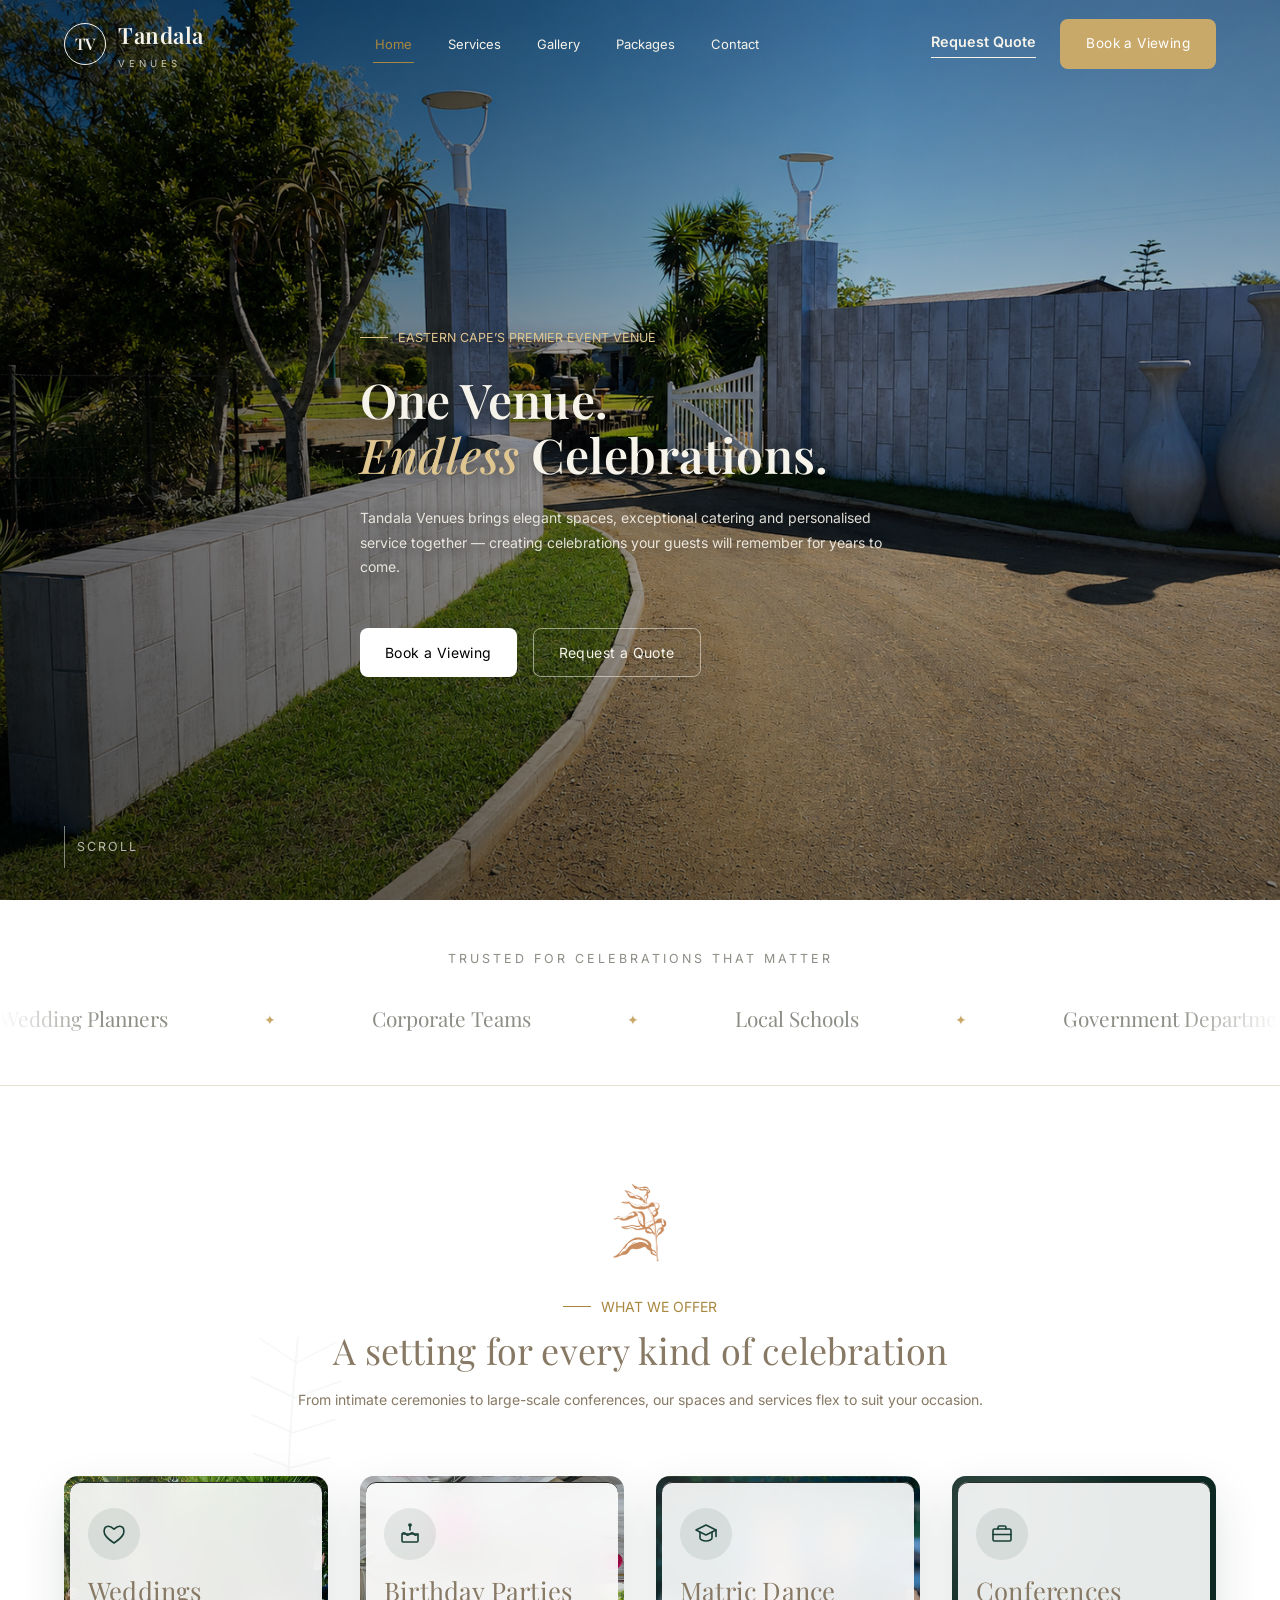
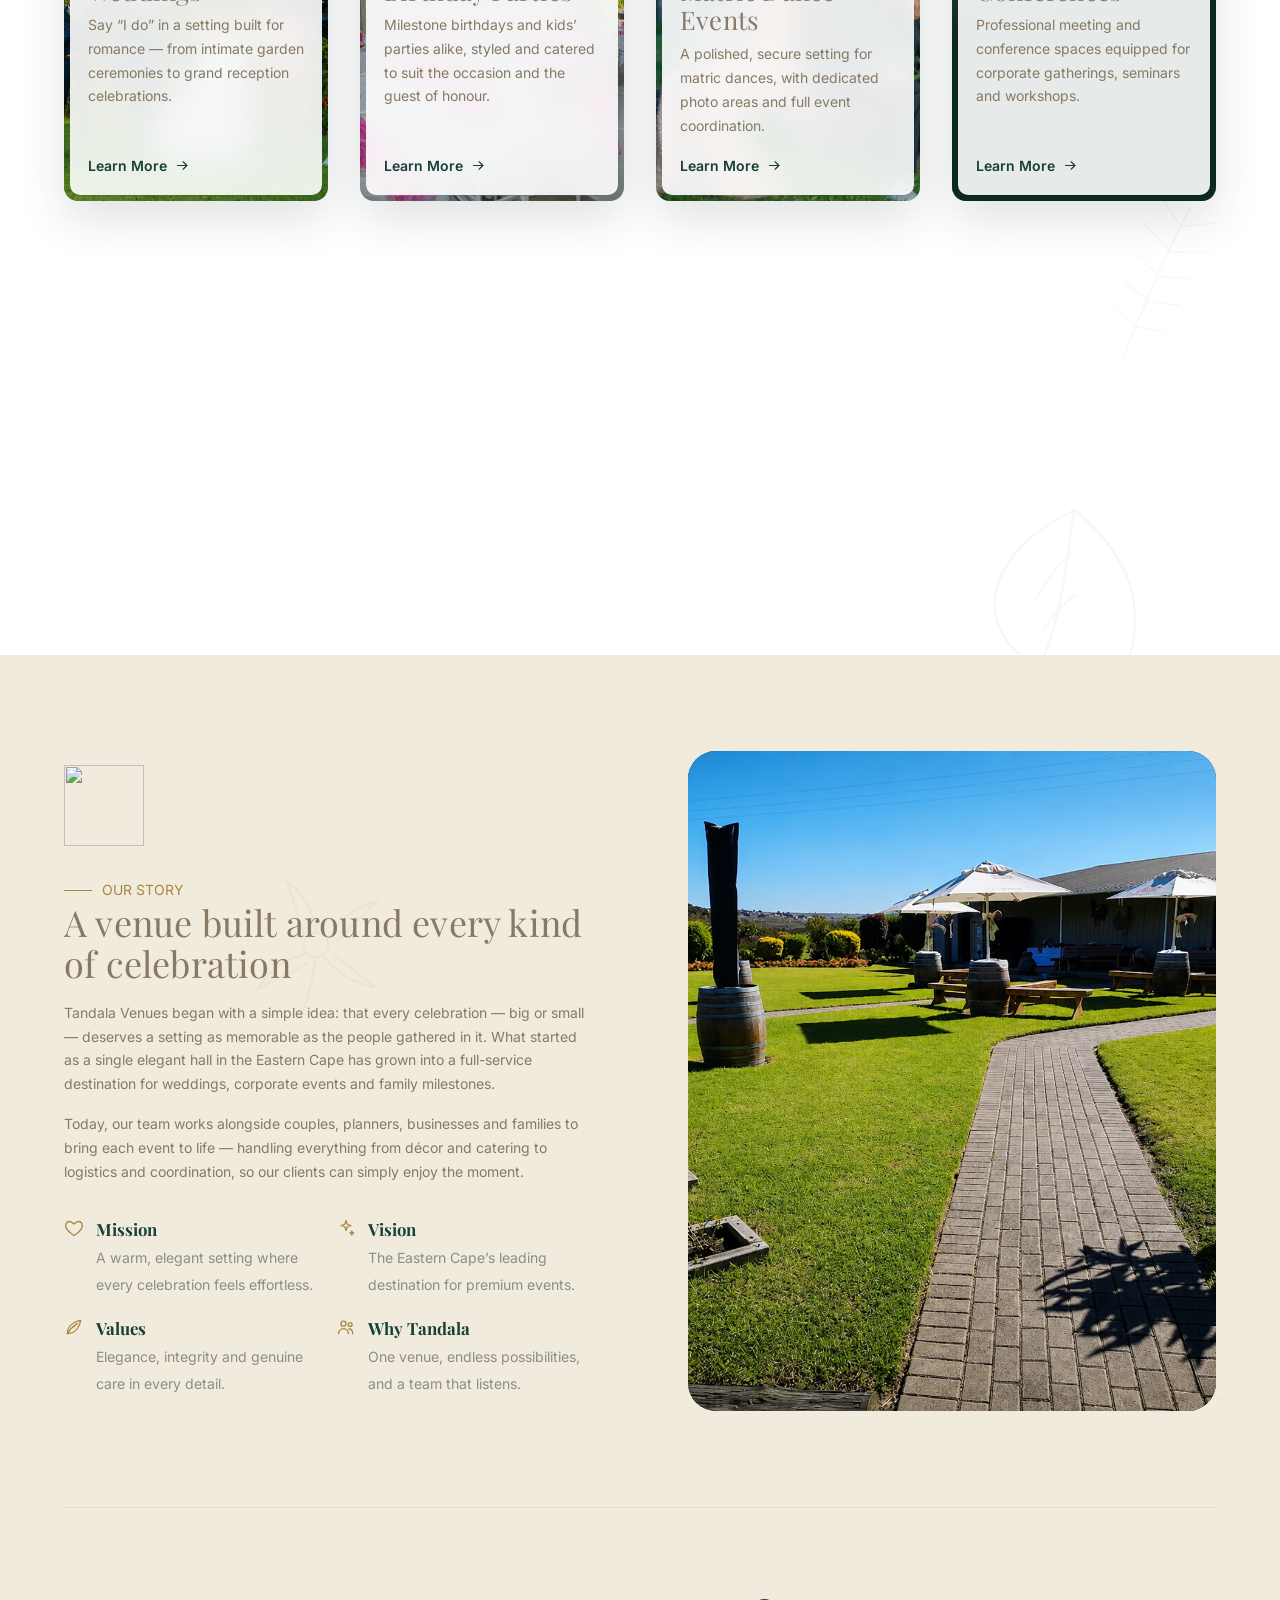
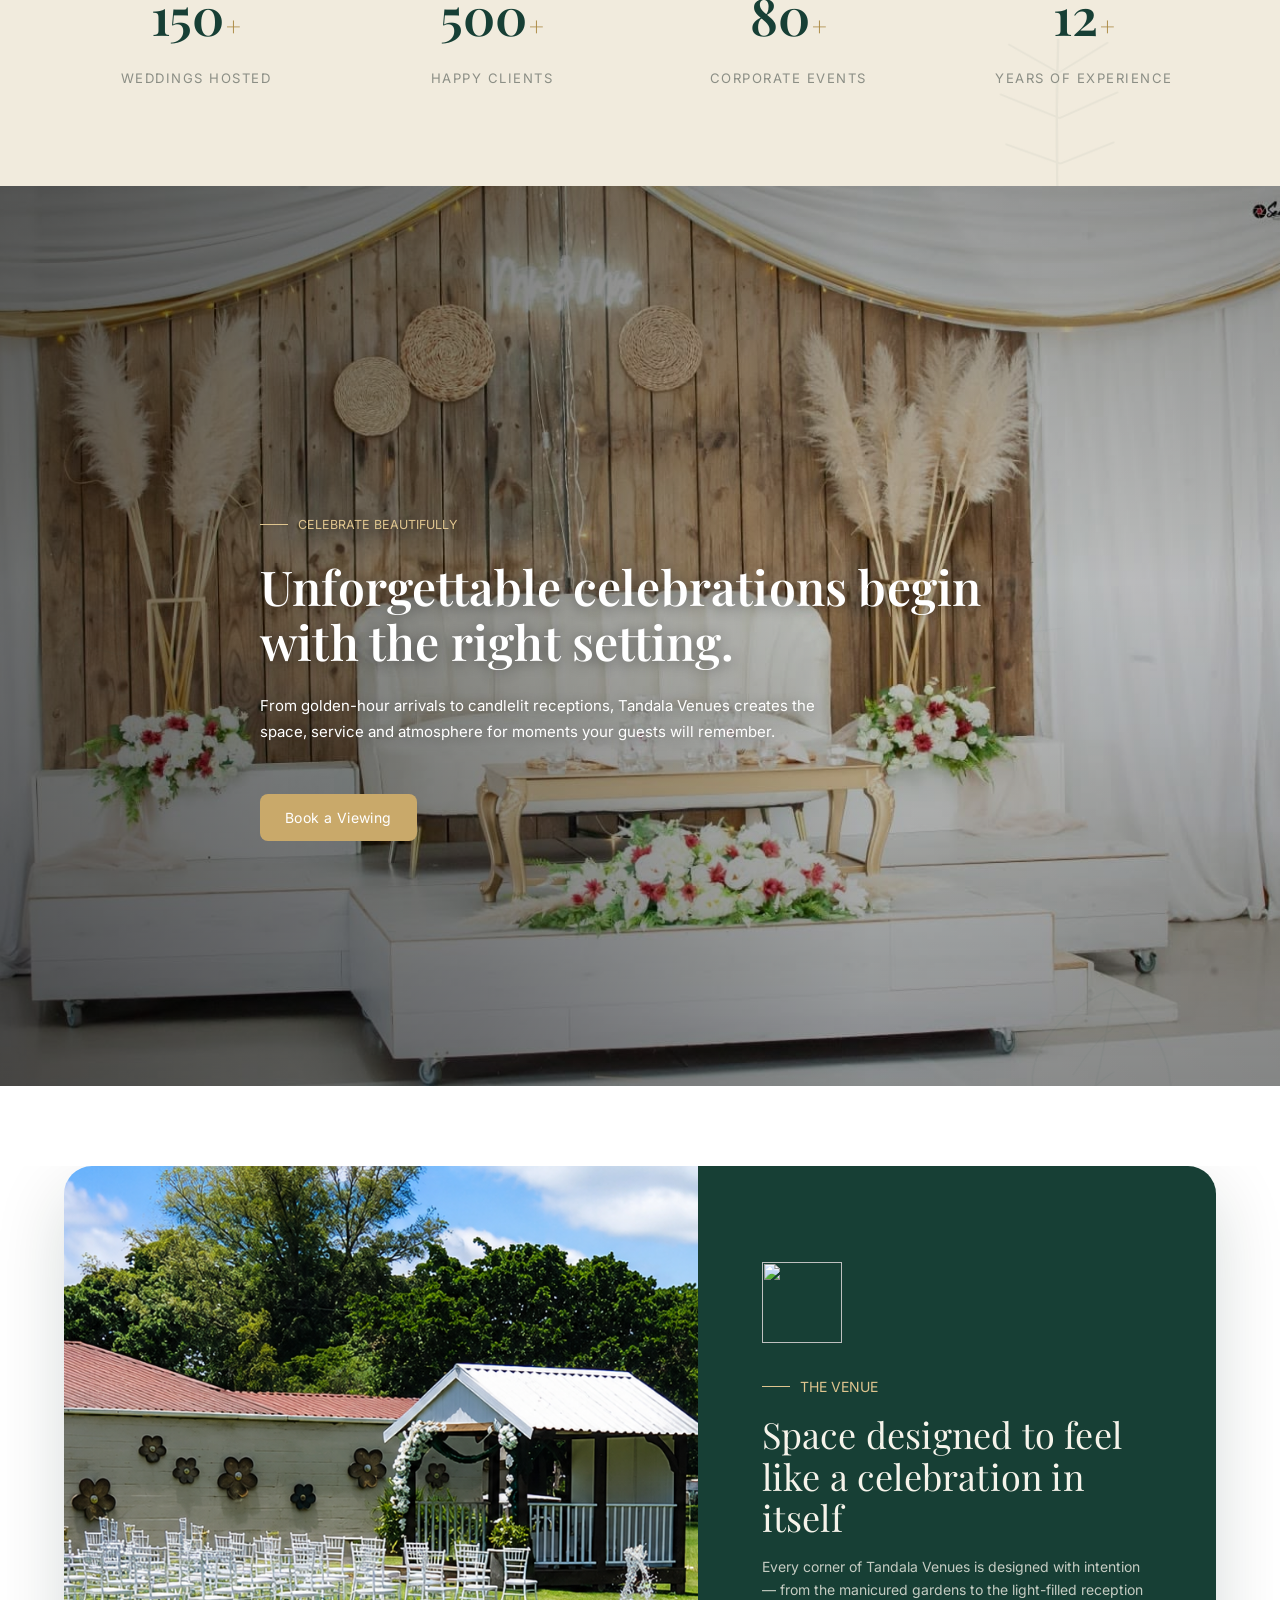
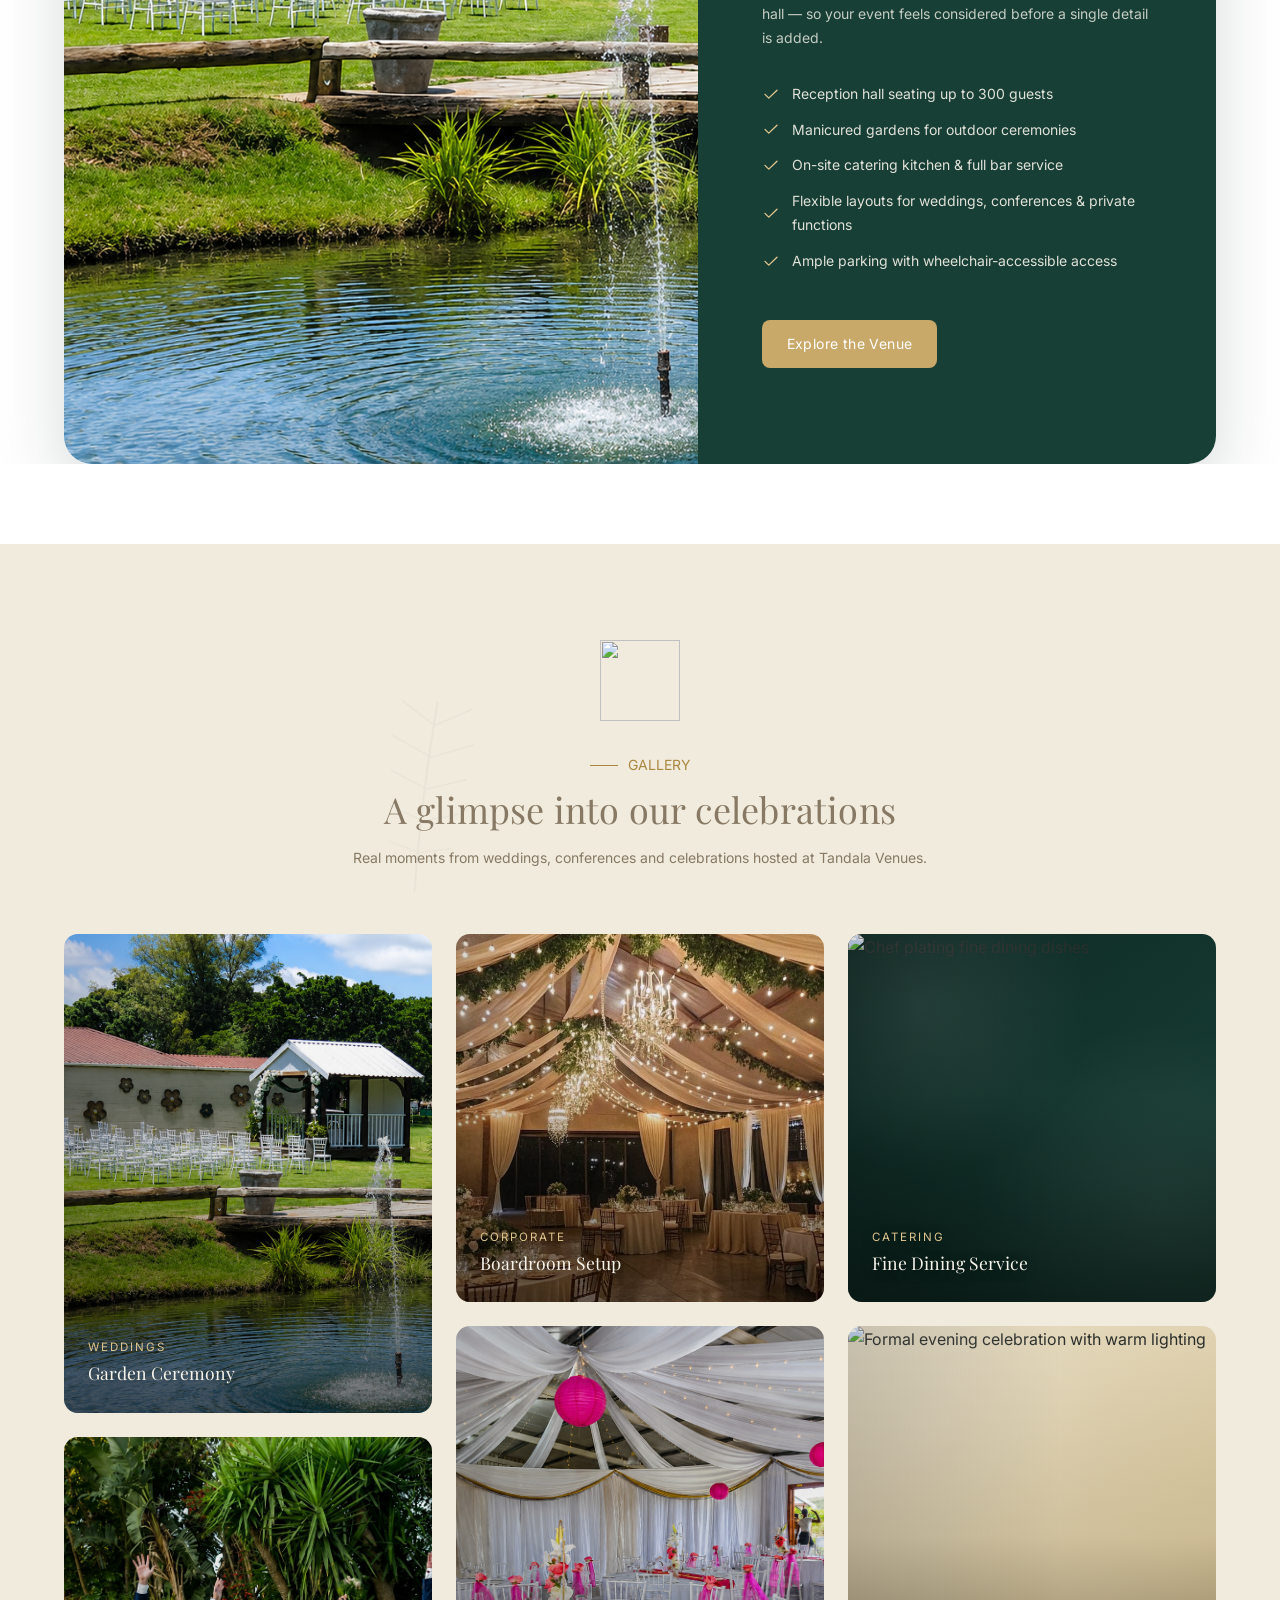
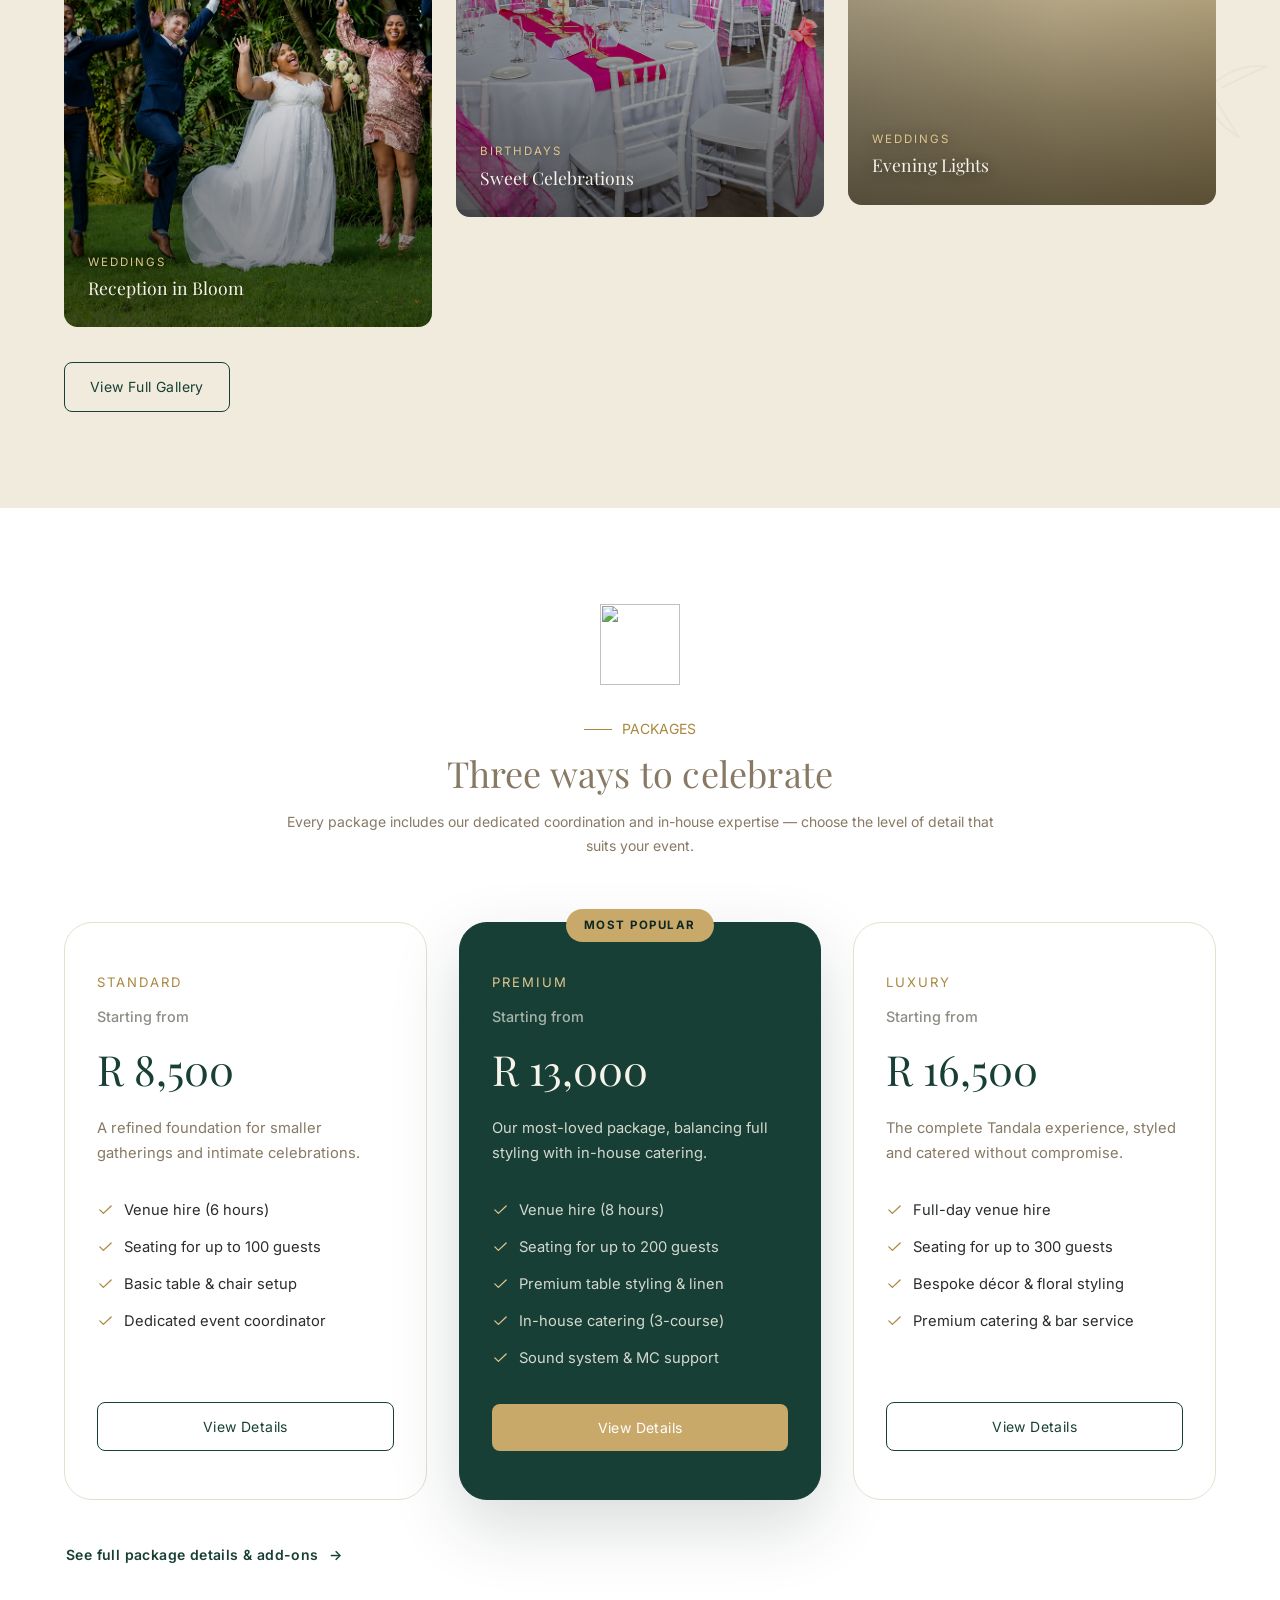
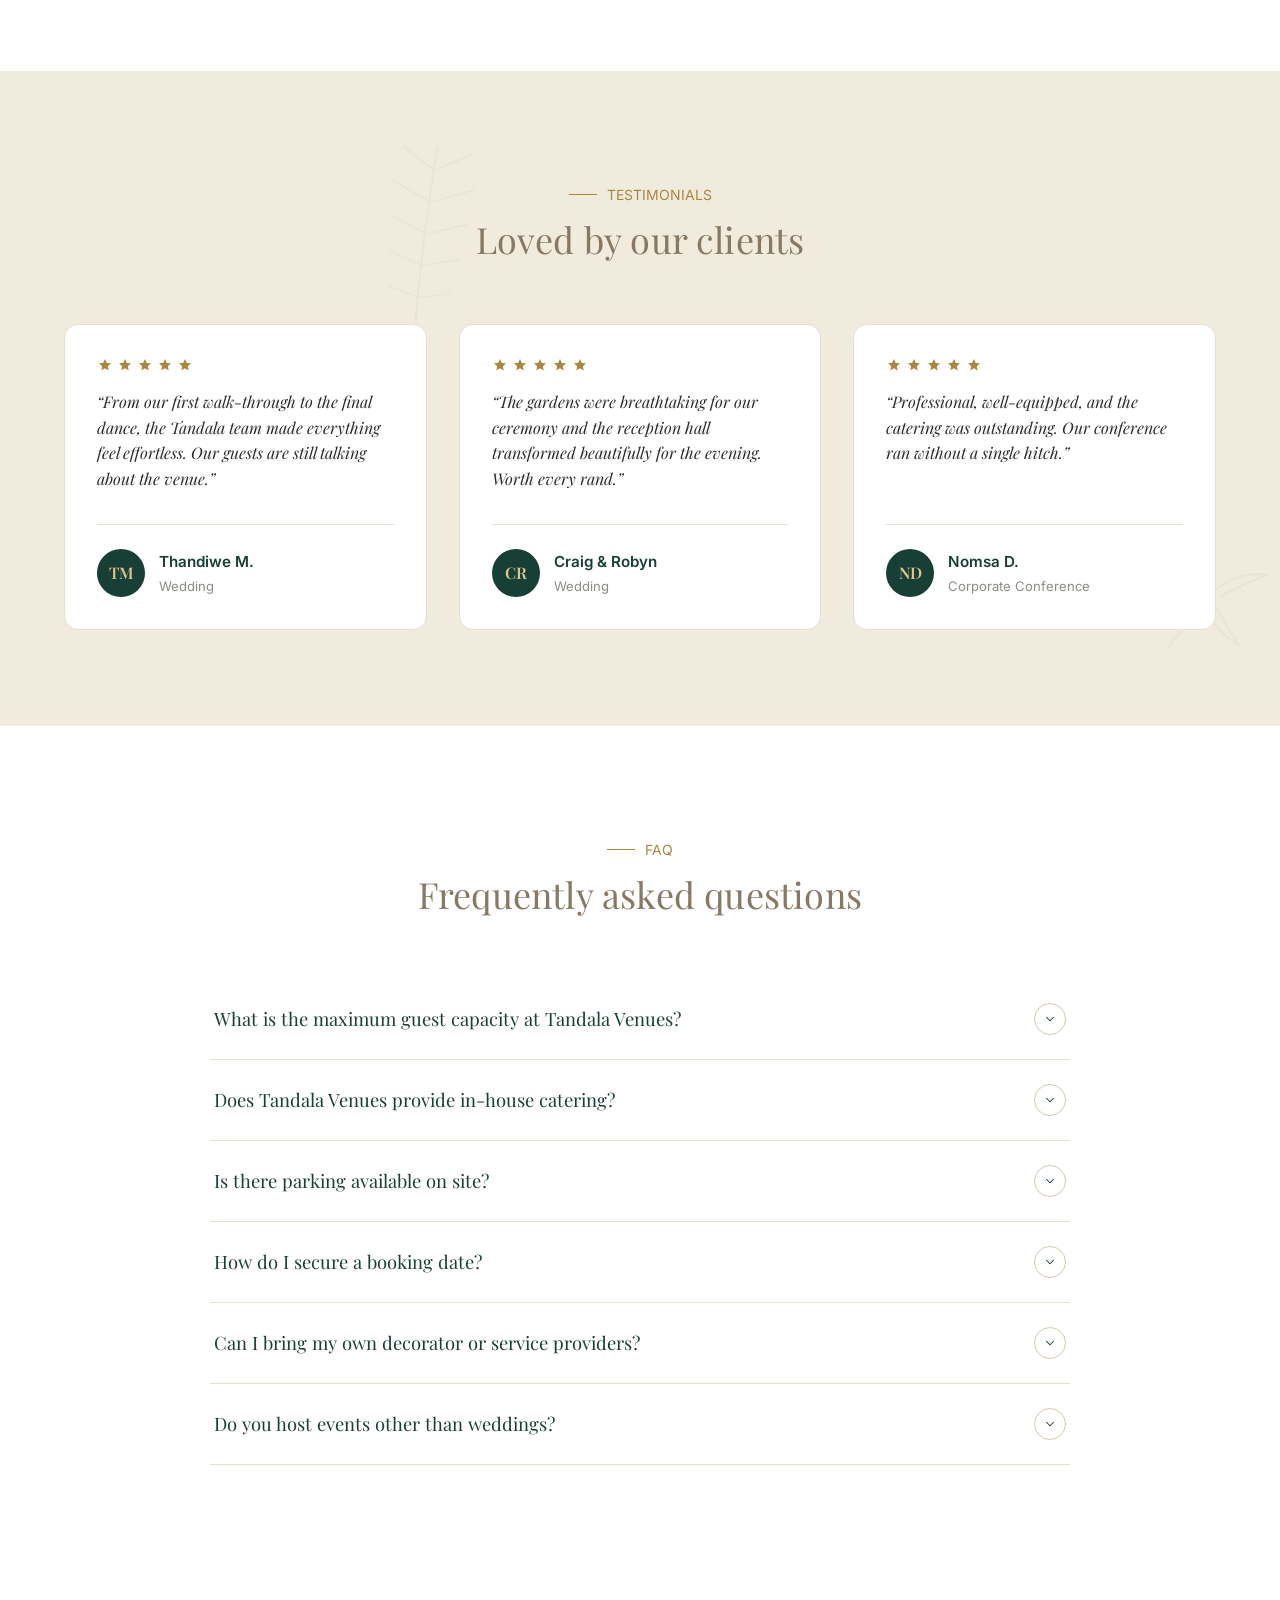
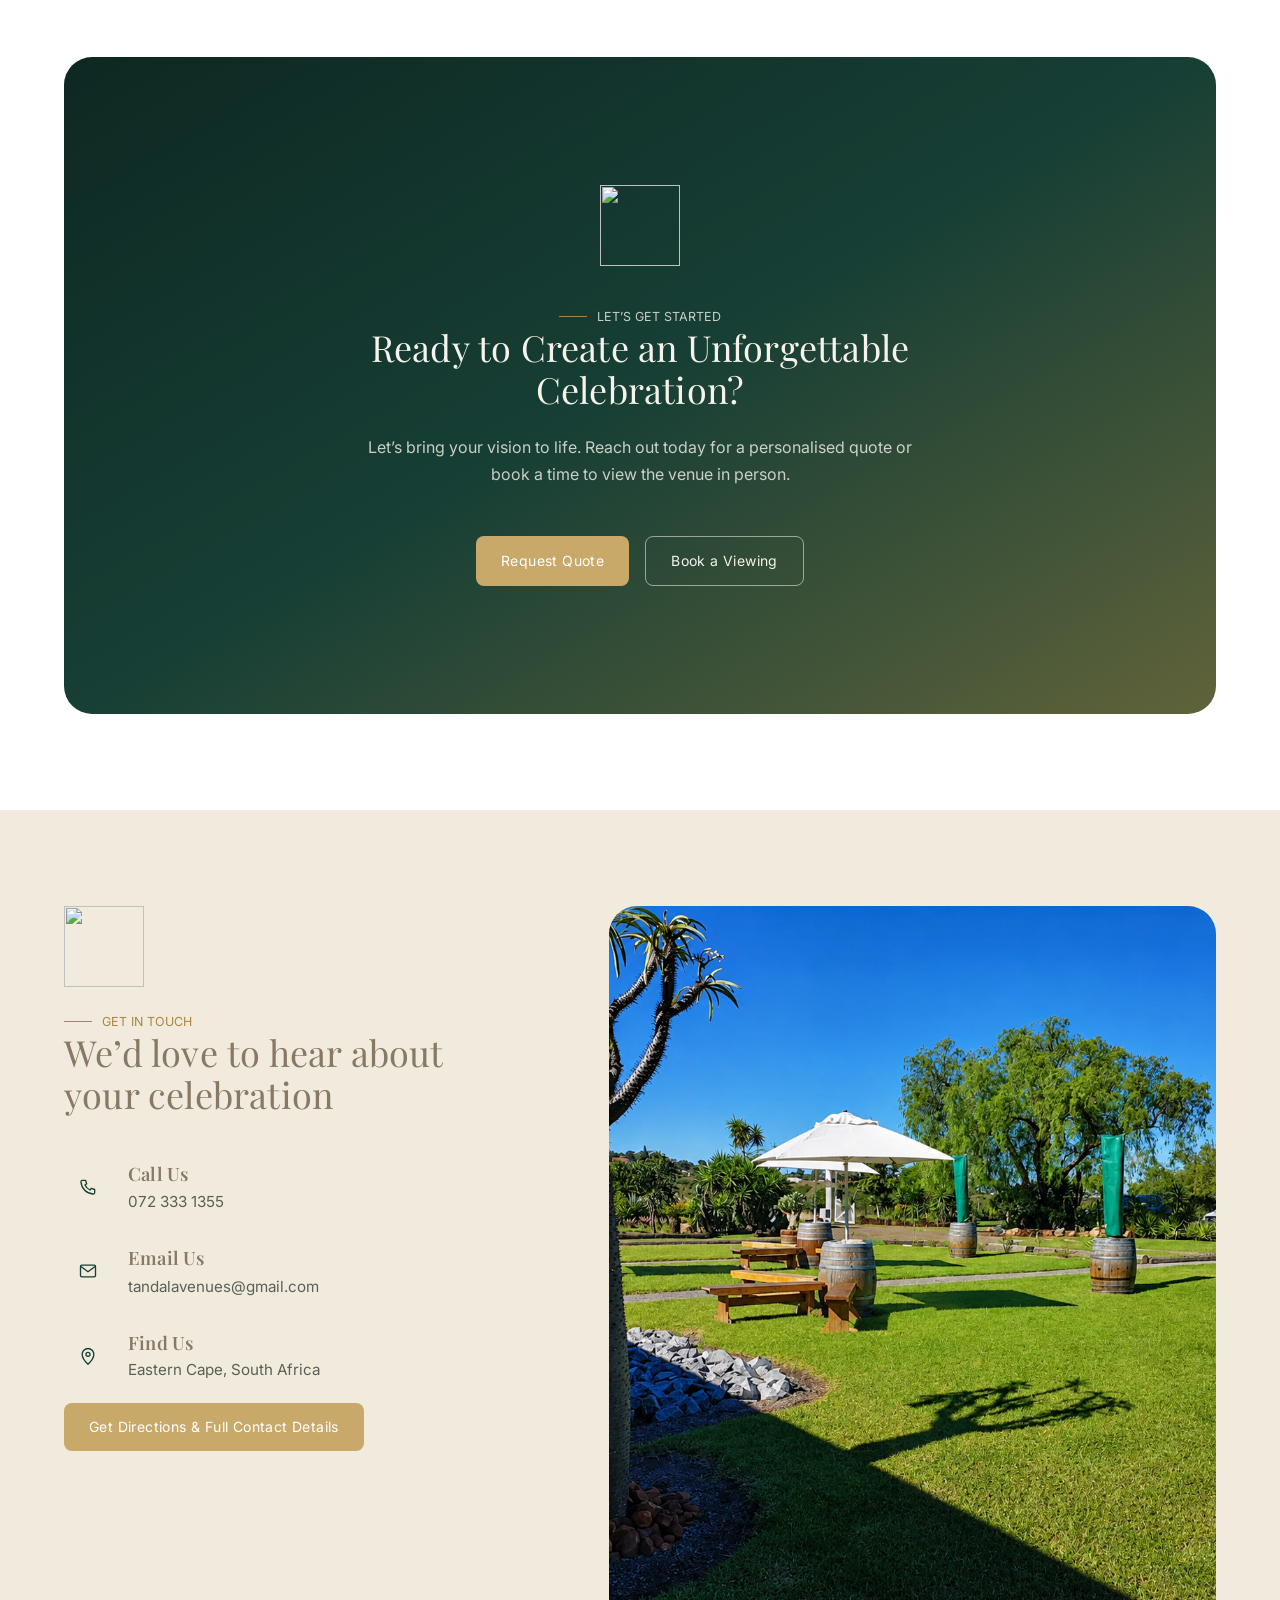
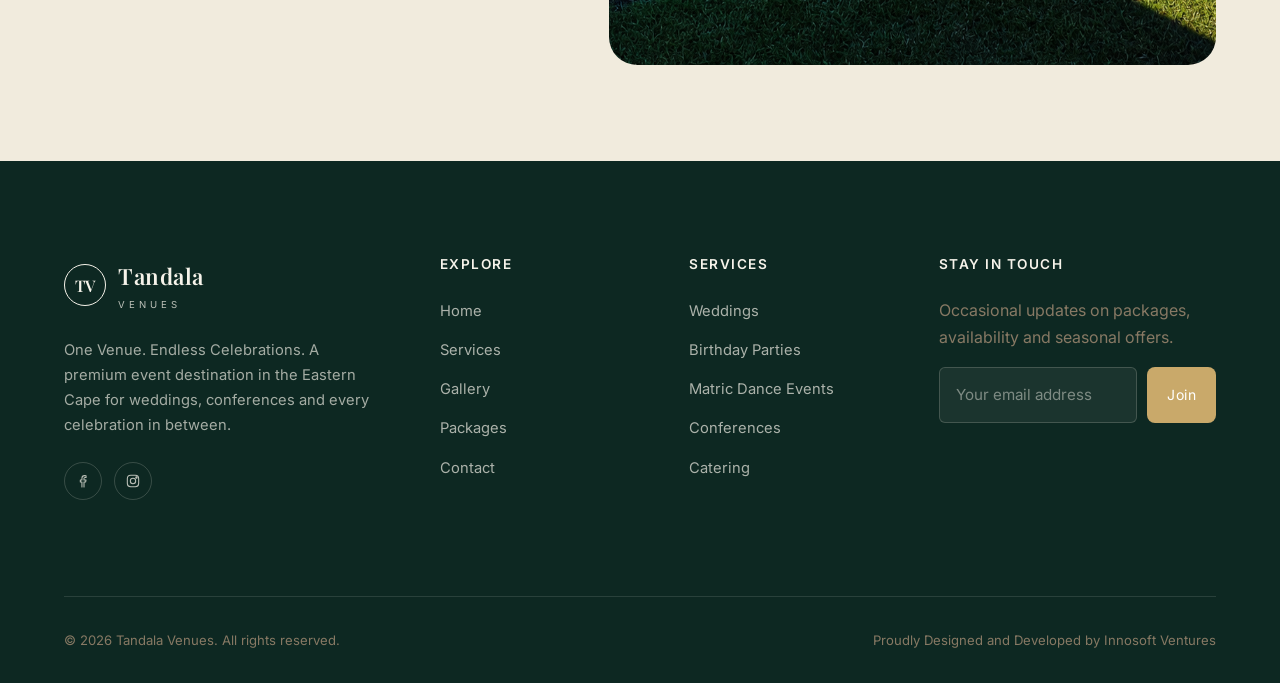
==== index.html @ ec89543d "fix: update image paths in index.html to use relative paths" ====
<!DOCTYPE html>
<html lang="en-ZA">
<head>
<meta charset="UTF-8">
<meta name="viewport" content="width=device-width, initial-scale=1.0">
<title>Tandala Venues | Premium Wedding &amp; Event Venue in the Eastern Cape</title>
<meta name="description" content="Tandala Venues is a premium event destination in the Eastern Cape offering elegant spaces, in-house catering, and personalised service for weddings, conferences, matric dances, and celebrations of every kind.">
<link rel="canonical" href="https://www.tandalavenues.co.za/">
<meta name="theme-color" content="#173F35">

<!-- Open Graph -->
<meta property="og:type" content="website">
<meta property="og:site_name" content="Tandala Venues">
<meta property="og:title" content="Tandala Venues | One Venue. Endless Celebrations.">
<meta property="og:description" content="An elegant, premium event venue in the Eastern Cape for weddings, conferences, matric dances and every celebration in between.">
<meta property="og:url" content="https://www.tandalavenues.co.za/">
<meta property="og:locale" content="en_ZA">

<!-- Twitter -->
<meta name="twitter:card" content="summary_large_image">
<meta name="twitter:title" content="Tandala Venues | One Venue. Endless Celebrations.">
<meta name="twitter:description" content="An elegant, premium event venue in the Eastern Cape for weddings, conferences, matric dances and every celebration in between.">

<link rel="icon" type="image/svg+xml" href="favicon/favicon.svg">
<link rel="alternate icon" href="favicon/favicon.svg">

<link rel="preconnect" href="https://fonts.googleapis.com">
<link rel="preconnect" href="https://fonts.gstatic.com" crossorigin>
<link href="https://fonts.googleapis.com/css2?family=Playfair+Display:ital,wght@0,400;0,500;0,600;0,700;1,500;1,600&family=Inter:wght@300;400;500;600;700;800&display=swap" rel="stylesheet">
<link rel="stylesheet" href="./CSS/style.css">

<script type="application/ld+json">
{
  "@context": "https://schema.org",
  "@type": "EventVenue",
  "name": "Tandala Venues",
  "description": "Premium luxury event venue in the Eastern Cape offering elegant spaces, in-house catering and personalised service for weddings, conferences, matric dances and private celebrations.",
  "telephone": "+27723331355",
  "email": "tandalavenues@gmail.com",
  "address": {
    "@type": "PostalAddress",
    "addressRegion": "Eastern Cape",
    "addressCountry": "ZA"
  },
  "priceRange": "$$-$$$",
  "url": "https://www.tandalavenues.co.za/"
}
</script>
</head>
<body>
<a class="skip-link" href="#main">Skip to content</a>

<svg class="visually-hidden" aria-hidden="true" focusable="false">
<symbol id="icon-close" viewBox="0 0 24 24" fill="none" stroke="currentColor" stroke-width="1.6" stroke-linecap="round" stroke-linejoin="round"><line x1="6" y1="6" x2="18" y2="18"></line><line x1="18" y1="6" x2="6" y2="18"></line></symbol>
<symbol id="icon-heart" viewBox="0 0 24 24" fill="none" stroke="currentColor" stroke-width="1.6" stroke-linecap="round" stroke-linejoin="round"><path d="M12 21s-7-4.5-9.4-9C1.2 8 2.6 4.2 6.4 4.2c2 0 3.5 1 5.6 3 2.1-2 3.6-3 5.6-3 3.8 0 5.2 3.8 3.8 7.8-2.4 4.5-9.4 9-9.4 9z"></path></symbol>
<symbol id="icon-cake" viewBox="0 0 24 24" fill="none" stroke="currentColor" stroke-width="1.6" stroke-linecap="round" stroke-linejoin="round"><rect x="4" y="12" width="16" height="8" rx="1"></rect><path d="M4 12c1.4-1.6 2.9-1.6 4 0 1.1 1.6 2.6 1.6 4 0 1.1-1.6 2.6-1.6 4 0 1.1 1.6 2.6 1.6 4 0"></path><line x1="12" y1="8" x2="12" y2="4"></line><path d="M12 4c-1 0-1.3-1-.8-1.8.4.6 1.2.6 1.6 0 .5.8.2 1.8-.8 1.8z"></path></symbol>
<symbol id="icon-cap" viewBox="0 0 24 24" fill="none" stroke="currentColor" stroke-width="1.6" stroke-linecap="round" stroke-linejoin="round"><path d="M12 3 2 8l10 5 10-5-10-5z"></path><path d="M6 10.5V16c0 1.5 2.7 3 6 3s6-1.5 6-3v-5.5"></path><line x1="22" y1="8" x2="22" y2="14.5"></line></symbol>
<symbol id="icon-briefcase" viewBox="0 0 24 24" fill="none" stroke="currentColor" stroke-width="1.6" stroke-linecap="round" stroke-linejoin="round"><rect x="3" y="7" width="18" height="12" rx="1.5"></rect><path d="M8 7V5.5A1.5 1.5 0 0 1 9.5 4h5A1.5 1.5 0 0 1 16 5.5V7"></path><line x1="3" y1="12.5" x2="21" y2="12.5"></line></symbol>
<symbol id="icon-users" viewBox="0 0 24 24" fill="none" stroke="currentColor" stroke-width="1.6" stroke-linecap="round" stroke-linejoin="round"><circle cx="9" cy="8" r="3"></circle><path d="M3 20c0-3.3 2.7-6 6-6s6 2.7 6 6"></path><circle cx="17" cy="9" r="2.3"></circle><path d="M15.7 14.1c2.5.4 4.3 2.7 4.3 5.9"></path></symbol>
<symbol id="icon-utensils" viewBox="0 0 24 24" fill="none" stroke="currentColor" stroke-width="1.6" stroke-linecap="round" stroke-linejoin="round"><path d="M6 3v6.5a2 2 0 0 0 2 2 2 2 0 0 0 2-2V3"></path><line x1="8" y1="12" x2="8" y2="21"></line><path d="M17 3c-1.5 0-2.5 1.6-2.5 4.2S15.5 11.4 17 11.4V21"></path></symbol>
<symbol id="icon-sparkles" viewBox="0 0 24 24" fill="none" stroke="currentColor" stroke-width="1.5" stroke-linecap="round" stroke-linejoin="round"><path d="M12 3l1.5 4.5L18 9l-4.5 1.5L12 15l-1.5-4.5L6 9l4.5-1.5L12 3z"></path><path d="M19 15.5l.6 1.8 1.8.7-1.8.7-.6 1.8-.6-1.8-1.8-.7 1.8-.7z"></path></symbol>
<symbol id="icon-phone" viewBox="0 0 24 24" fill="none" stroke="currentColor" stroke-width="1.6" stroke-linecap="round" stroke-linejoin="round"><path d="M5 4h4l1.4 4-2 1.6a12.5 12.5 0 0 0 6 6l1.6-2 4 1.4v4c0 1-1 1.6-2 1.4C10.4 20 4 13.6 3.6 6 3.5 5 4.1 4 5 4z"></path></symbol>
<symbol id="icon-mail" viewBox="0 0 24 24" fill="none" stroke="currentColor" stroke-width="1.6" stroke-linecap="round" stroke-linejoin="round"><rect x="3" y="5" width="18" height="14" rx="1.5"></rect><path d="M3.5 6.5 12 13l8.5-6.5"></path></symbol>
<symbol id="icon-pin" viewBox="0 0 24 24" fill="none" stroke="currentColor" stroke-width="1.6" stroke-linecap="round" stroke-linejoin="round"><path d="M12 22s7-6.5 7-12a7 7 0 0 0-14 0c0 5.5 7 12 7 12z"></path><circle cx="12" cy="10" r="2.4"></circle></symbol>
<symbol id="icon-clock" viewBox="0 0 24 24" fill="none" stroke="currentColor" stroke-width="1.6" stroke-linecap="round" stroke-linejoin="round"><circle cx="12" cy="12" r="9"></circle><path d="M12 7v5l3.2 2"></path></symbol>
<symbol id="icon-check" viewBox="0 0 24 24" fill="none" stroke="currentColor" stroke-width="1.8" stroke-linecap="round" stroke-linejoin="round"><path d="M4 12.5l5 5L20 7"></path></symbol>
<symbol id="icon-check-circle" viewBox="0 0 24 24" fill="none" stroke="currentColor" stroke-width="1.6" stroke-linecap="round" stroke-linejoin="round"><circle cx="12" cy="12" r="9"></circle><path d="M8 12.5l2.5 2.5L16 9"></path></symbol>
<symbol id="icon-star" viewBox="0 0 24 24" fill="currentColor" stroke="none"><path d="M12 3l2.6 5.9 6.4.6-4.8 4.3 1.4 6.3L12 16.9 6.4 20l1.4-6.3-4.8-4.3 6.4-.6L12 3z"></path></symbol>
<symbol id="icon-chevron-down" viewBox="0 0 24 24" fill="none" stroke="currentColor" stroke-width="1.8" stroke-linecap="round" stroke-linejoin="round"><path d="M6 9l6 6 6-6"></path></symbol>
<symbol id="icon-chevron-left" viewBox="0 0 24 24" fill="none" stroke="currentColor" stroke-width="1.8" stroke-linecap="round" stroke-linejoin="round"><path d="M15 5l-7 7 7 7"></path></symbol>
<symbol id="icon-chevron-right" viewBox="0 0 24 24" fill="none" stroke="currentColor" stroke-width="1.8" stroke-linecap="round" stroke-linejoin="round"><path d="M9 5l7 7-7 7"></path></symbol>
<symbol id="icon-arrow-right" viewBox="0 0 24 24" fill="none" stroke="currentColor" stroke-width="1.8" stroke-linecap="round" stroke-linejoin="round"><path d="M4 12h15"></path><path d="M13 6l6 6-6 6"></path></symbol>
<symbol id="icon-arrow-up" viewBox="0 0 24 24" fill="none" stroke="currentColor" stroke-width="1.8" stroke-linecap="round" stroke-linejoin="round"><path d="M12 19V5"></path><path d="M6 11l6-6 6 6"></path></symbol>
<symbol id="icon-zoom" viewBox="0 0 24 24" fill="none" stroke="currentColor" stroke-width="1.6" stroke-linecap="round" stroke-linejoin="round"><circle cx="10.5" cy="10.5" r="6.5"></circle><line x1="19" y1="19" x2="15.2" y2="15.2"></line><line x1="10.5" y1="7.5" x2="10.5" y2="13.5"></line><line x1="7.5" y1="10.5" x2="13.5" y2="10.5"></line></symbol>
<symbol id="icon-facebook" viewBox="0 0 24 24" fill="none" stroke="currentColor" stroke-width="1.6" stroke-linecap="round" stroke-linejoin="round"><path d="M13.5 21v-7.5H16l.5-3h-3V8.2c0-.9.3-1.5 1.6-1.5H16.6V4a20 20 0 0 0-2.3-.1c-2.3 0-3.9 1.4-3.9 4v2.6H8v3h2.4V21"></path></symbol>
<symbol id="icon-instagram" viewBox="0 0 24 24" fill="none" stroke="currentColor" stroke-width="1.6" stroke-linecap="round" stroke-linejoin="round"><rect x="3.5" y="3.5" width="17" height="17" rx="5"></rect><circle cx="12" cy="12" r="4"></circle><circle cx="17.2" cy="6.8" r="1"></circle></symbol>
<symbol id="icon-leaf" viewBox="0 0 24 24" fill="none" stroke="currentColor" stroke-width="1.6" stroke-linecap="round" stroke-linejoin="round"><path d="M4 20c8 0 14-6 16-16-10 2-16 8-16 16z"></path><path d="M4 20c3-5 7-9 12-12"></path></symbol>
<symbol id="icon-compass" viewBox="0 0 24 24" fill="none" stroke="currentColor" stroke-width="1.6" stroke-linecap="round" stroke-linejoin="round"><circle cx="12" cy="12" r="9"></circle><path d="M15.3 8.7l-2 5-5 2 2-5z"></path></symbol>
</svg>

<header class="site-header" id="siteHeader">
  <div class="nav-inner">
    <a href="./index.html" class="nav-logo" aria-label="Tandala Venues home">
      <span class="mark" aria-hidden="true">TV</span>
      <span>Tandala<span class="word-sub">Venues</span></span>
    </a>
    <nav class="nav-menu" aria-label="Primary">
      <a href="index.html">Home</a>
      <a href="./HTML/services.html">Services</a>
      <a href="./HTML/gallery.html">Gallery</a>
      <a href="./HTML/packages.html">Packages</a>
      <a href="./HTML/contact.html">Contact</a>
    </nav>
    <div class="nav-actions">
      <a href="contact.html" class="nav-quote-link">Request Quote</a>
      <a href="contact.html#contact-form" class="btn btn-primary">Book a Viewing</a>
    </div>
    <button class="nav-toggle" id="navToggle" aria-label="Toggle menu" aria-expanded="false" aria-controls="mobileNav">
      <span></span><span></span><span></span>
    </button>
  </div>
</header>

<div class="mobile-nav" id="mobileNav" aria-hidden="true">
  <ul>
    <li><a href="../index.html">Home</a></li>
    <li><a href="./HTML/services.html">Services</a></li>
    <li><a href="./HTML/gallery.html">Gallery</a></li>
    <li><a href="./HTML/packages.html">Packages</a></li>
    <li><a href="./HTML/contact.html">Contact</a></li>
  </ul>
  <div class="mobile-nav-actions">
    <a href="contact.html" class="btn btn-outline-dark btn-block">Request Quote</a>
    <a href="contact.html#contact-form" class="btn btn-primary btn-block">Book a Viewing</a>
  </div>
  <p class="mobile-nav-meta">072 333 1355 &middot; tandalavenues@gmail.com</p>
</div>

<main id="main">

  <!-- HERO -->
  <section class="hero" data-botanical="4" data-seed="1">
    <img class="hero-media" src="./Assets/images/Entarnce.png" alt="Elegant event venue prepared for a luxury celebration">
    <div class="container">
      <div class="hero-content reveal">
        <p class="eyebrow">Eastern Cape&rsquo;s Premier Event Venue</p>
        <h1>One Venue.<br><em>Endless</em> Celebrations.</h1>
        <p class="lead" style="font-size: 14px;">Tandala Venues brings elegant spaces, exceptional catering and personalised service together &mdash; creating celebrations your guests will remember for years to come.</p>
        <div class="hero-actions">
          <a href="contact.html#contact-form" class="btn btn-primary btn-lg" style="background-color: #fff; color: #000;">Book a Viewing</a>
          <a href="contact.html" class="btn btn-outline btn-lg">Request a Quote</a>
        </div>
      </div>
    </div>
    <div class="hero-scroll-cue" aria-hidden="true">
      <span class="line"></span>
      <span>Scroll</span>
    </div>
  </section>

  <!-- TRUSTED BY -->
  <section class="trusted-section">
    <div class="container">
      <p class="trusted-label">Trusted for celebrations that matter</p>
    </div>
    <div class="marquee">
      <div class="marquee-track">
        <span class="marquee-item">Wedding Planners</span>
        <span class="marquee-item">Corporate Teams</span>
        <span class="marquee-item">Local Schools</span>
        <span class="marquee-item">Government Departments</span>
        <span class="marquee-item">Community Organisations</span>
        <span class="marquee-item">Family Celebrations</span>
        <span class="marquee-item">Wedding Planners</span>
        <span class="marquee-item">Corporate Teams</span>
        <span class="marquee-item">Local Schools</span>
        <span class="marquee-item">Government Departments</span>
        <span class="marquee-item">Community Organisations</span>
        <span class="marquee-item">Family Celebrations</span>
      </div>
    </div>
  </section>

  <!-- SERVICES -->
  <section class="section" id="services-preview" data-botanical="3" data-seed="2">
      <div class="container">
        <div class="section-badge section-badge--center">
      <img
          src="./Assets/illustrations/Flower.svg"
          alt=""
          class="section-badge__icon"
          aria-hidden="true"
      />
      </div>

      <div class="section-header center reveal">
        <p class="eyebrow">What We Offer</p>
        <h2>A setting for every kind of celebration</h2>
        <p>From intimate ceremonies to large-scale conferences, our spaces and services flex to suit your occasion.</p>
      </div>
      <div class="grid services-grid services-grid--visual">
        <article class="service-card service-card--weddings reveal">
          <div class="service-card-panel">
            <div class="service-icon"><svg width="24" height="24"><use href="#icon-heart"></use></svg></div>
            <h3>Weddings</h3>
            <p>Say &ldquo;I do&rdquo; in a setting built for romance &mdash; from intimate garden ceremonies to grand reception celebrations.</p>
            <a href="services.html#weddings" class="service-link">Learn More <svg width="15" height="15"><use href="#icon-arrow-right"></use></svg></a>
          </div>
        </article>
        <article class="service-card service-card--birthdays reveal stagger-1">
          <div class="service-card-panel">
            <div class="service-icon"><svg width="24" height="24"><use href="#icon-cake"></use></svg></div>
            <h3>Birthday Parties</h3>
            <p>Milestone birthdays and kids&rsquo; parties alike, styled and catered to suit the occasion and the guest of honour.</p>
            <a href="services.html#birthdays" class="service-link">Learn More <svg width="15" height="15"><use href="#icon-arrow-right"></use></svg></a>
          </div>
        </article>
        <article class="service-card service-card--matric reveal stagger-2">
          <div class="service-card-panel">
            <div class="service-icon"><svg width="24" height="24"><use href="#icon-cap"></use></svg></div>
            <h3>Matric Dance Events</h3>
            <p>A polished, secure setting for matric dances, with dedicated photo areas and full event coordination.</p>
            <a href="services.html#matric" class="service-link">Learn More <svg width="15" height="15"><use href="#icon-arrow-right"></use></svg></a>
          </div>
        </article>
        <article class="service-card service-card--conferences reveal stagger-3">
          <div class="service-card-panel">
            <div class="service-icon"><svg width="24" height="24"><use href="#icon-briefcase"></use></svg></div>
            <h3>Conferences</h3>
            <p>Professional meeting and conference spaces equipped for corporate gatherings, seminars and workshops.</p>
            <a href="services.html#conferences" class="service-link">Learn More <svg width="15" height="15"><use href="#icon-arrow-right"></use></svg></a>
          </div>
        </article>
        <article class="service-card service-card--family reveal">
          <div class="service-card-panel">
            <div class="service-icon"><svg width="24" height="24"><use href="#icon-users"></use></svg></div>
            <h3>Family Ceremonies</h3>
            <p>Christenings, memorials, reunions and cultural ceremonies hosted with warmth and personal care.</p>
            <a href="services.html#family" class="service-link">Learn More <svg width="15" height="15"><use href="#icon-arrow-right"></use></svg></a>
          </div>
        </article>
        <article class="service-card service-card--catering reveal stagger-1">
          <div class="service-card-panel">
            <div class="service-icon"><svg width="24" height="24"><use href="#icon-utensils"></use></svg></div>
            <h3>Catering</h3>
            <p>In-house catering with customisable menus, from plated fine dining to relaxed buffet-style service.</p>
            <a href="services.html#catering" class="service-link">Learn More <svg width="15" height="15"><use href="#icon-arrow-right"></use></svg></a>
          </div>
        </article>
        <article class="service-card service-card--private reveal stagger-2">
          <div class="service-card-panel">
            <div class="service-icon"><svg width="24" height="24"><use href="#icon-sparkles"></use></svg></div>
            <h3>Private Functions</h3>
            <p>Anniversaries, engagement parties and private celebrations tailored entirely around you.</p>
            <a href="services.html#private" class="service-link">Learn More <svg width="15" height="15"><use href="#icon-arrow-right"></use></svg></a>
          </div>
        </article>
      </div>
    </div>
  </section>

  <!-- OUR STORY -->
  <section class="section section-alt" id="our-story" data-counter-section data-botanical="3" data-seed="3">
    <div class="container">
      <div class="grid story-grid">
        <div class="story-content reveal">
          <div class="section-badge section-badge--left">
              <img
                  src="../assets/illustrations/zebra.svg"
                  alt=""
                  class="section-badge__icon"
                  aria-hidden="true"
              />
          </div>

          <p class="eyebrow">Our Story</p>
          <h2>A venue built around every kind of celebration</h2>
          <p>Tandala Venues began with a simple idea: that every celebration &mdash; big or small &mdash; deserves a setting as memorable as the people gathered in it. What started as a single elegant hall in the Eastern Cape has grown into a full-service destination for weddings, corporate events and family milestones.</p>
          <p>Today, our team works alongside couples, planners, businesses and families to bring each event to life &mdash; handling everything from d&eacute;cor and catering to logistics and coordination, so our clients can simply enjoy the moment.</p>
          <div class="story-values">
            <div class="story-value">
              <svg><use href="#icon-heart"></use></svg>
              <div><strong>Mission</strong><span>A warm, elegant setting where every celebration feels effortless.</span></div>
            </div>
            <div class="story-value">
              <svg><use href="#icon-sparkles"></use></svg>
              <div><strong>Vision</strong><span>The Eastern Cape&rsquo;s leading destination for premium events.</span></div>
            </div>
            <div class="story-value">
              <svg><use href="#icon-leaf"></use></svg>
              <div><strong>Values</strong><span>Elegance, integrity and genuine care in every detail.</span></div>
            </div>
            <div class="story-value">
              <svg><use href="#icon-users"></use></svg>
              <div><strong>Why Tandala</strong><span>One venue, endless possibilities, and a team that listens.</span></div>
            </div>
          </div>
        </div>
        <div class="story-media img-reveal from-right">
          <img class="art-panel tone-deep" src="../Assets/images/Venue.png" alt="Elegant reception hall prepared for a formal event">
        </div>
      </div>

      <div class="grid stats-strip">
        <div class="stat-item reveal">
          <div class="stat-number"><span data-count-to="150">0</span><span class="suffix">+</span></div>
          <div class="stat-label">Weddings Hosted</div>
        </div>
        <div class="stat-item reveal stagger-1">
          <div class="stat-number"><span data-count-to="500">0</span><span class="suffix">+</span></div>
          <div class="stat-label">Happy Clients</div>
        </div>
        <div class="stat-item reveal stagger-2">
          <div class="stat-number"><span data-count-to="80">0</span><span class="suffix">+</span></div>
          <div class="stat-label">Corporate Events</div>
        </div>
        <div class="stat-item reveal stagger-3">
          <div class="stat-number"><span data-count-to="12">0</span><span class="suffix">+</span></div>
          <div class="stat-label">Years of Experience</div>
        </div>
      </div>
    </div>
  </section>

  <!-- MARKETING BANNER -->
  <section class="hero" data-botanical="3" data-seed="13">
    <img class="hero-media" src="../Assets/images/setup.jpg" alt="Luxury event reception with elegant table settings and chandeliers">
    <div class="container">
      <div class="hero-content reveal">
        <p class="eyebrow">Celebrate Beautifully</p>
        <h1 style="color: #fff;">Unforgettable celebrations begin with the right setting.</h1>
        <p class="lead" style="color: #fff;">From golden-hour arrivals to candlelit receptions, Tandala Venues creates the space, service and atmosphere for moments your guests will remember.</p>
        <div class="hero-actions">
          <a href="contact.html#contact-form" class="btn btn-primary btn-lg" style="margin-bottom: 20px;">Book a Viewing</a>
        </div>
      </div>
    </div>
  </section>

  <!-- FEATURED VENUE -->
  <section class="section featured-venue" style="margin: 80px 0px;">
    <div class="container">
      <div class="grid featured-grid">
        <div class="featured-media img-reveal from-left">
          <img class="art-panel tone-gold" src="../Assets/images/Water.png" alt="Outdoor venue gardens glowing at golden hour">
        </div>
        <div class="featured-copy reveal">
          <div class="section-badge section-badge--left">
              <img
                  src="../assets/illustrations/Penguin.svg"
                  alt=""
                  class="section-badge__icon"
                  aria-hidden="true"
              />
          </div>

          <p class="eyebrow">The Venue</p>
          <h2>Space designed to feel like a celebration in itself</h2>
          <p>Every corner of Tandala Venues is designed with intention &mdash; from the manicured gardens to the light-filled reception hall &mdash; so your event feels considered before a single detail is added.</p>
          <ul class="featured-list">
            <li><svg><use href="#icon-check"></use></svg> Reception hall seating up to 300 guests</li>
            <li><svg><use href="#icon-check"></use></svg> Manicured gardens for outdoor ceremonies</li>
            <li><svg><use href="#icon-check"></use></svg> On-site catering kitchen &amp; full bar service</li>
            <li><svg><use href="#icon-check"></use></svg> Flexible layouts for weddings, conferences &amp; private functions</li>
            <li><svg><use href="#icon-check"></use></svg> Ample parking with wheelchair-accessible access</li>
          </ul>
          <a href="gallery.html" class="btn btn-primary">Explore the Venue</a>
        </div>
      </div>
    </div>
  </section>

  <!-- GALLERY PREVIEW -->
  <section class="section section-alt" data-botanical="2" data-seed="4">
    <div class="container">
      <div class="section-header center reveal">
        <div class="section-badge section-badge--center">
            <img
                src="../assets/illustrations/Flowers.svg"
                alt=""
                class="section-badge__icon"
                aria-hidden="true"
            />
        </div>

        <p class="eyebrow">Gallery</p>
        <h2>A glimpse into our celebrations</h2>
        <p>Real moments from weddings, conferences and celebrations hosted at Tandala Venues.</p>
      </div>
      <div class="gallery-grid">
        <div class="gallery-item h-lg img-reveal from-left"><img class="art-panel tone-gold" src="../Assets/images/Water.png" alt="Garden wedding ceremony seating"><div class="gallery-overlay"><div class="gallery-caption"><span class="cat">Weddings</span><span class="title">Garden Ceremony</span></div></div></div>
        <div class="gallery-item h-md img-reveal from-right"><img class="art-panel tone-deep" src="../Assets/images/Say I do.png" alt="Wedding reception table with floral decor"><div class="gallery-overlay"><div class="gallery-caption"><span class="cat">Weddings</span><span class="title">Reception in Bloom</span></div></div></div>
        <div class="gallery-item h-sm img-reveal from-left"><img class="art-panel tone-ivory" src="../Assets/images/conference.jpg" alt="Conference seating and presentation setup"><div class="gallery-overlay"><div class="gallery-caption"><span class="cat">Corporate</span><span class="title">Boardroom Setup</span></div></div></div>
        <div class="gallery-item h-md img-reveal from-right"><img class="art-panel tone-gold" src="../Assets/images/Birthday setup.png" alt="Birthday celebration table and cake"><div class="gallery-overlay"><div class="gallery-caption"><span class="cat">Birthdays</span><span class="title">Sweet Celebrations</span></div></div></div>
        <div class="gallery-item h-sm img-reveal from-left"><img class="art-panel tone-deep" src="https://images.unsplash.com/photo-1414235077428-338989a2e8c0?auto=format&amp;fit=crop&amp;w=900&amp;q=85" alt="Chef plating fine dining dishes"><div class="gallery-overlay"><div class="gallery-caption"><span class="cat">Catering</span><span class="title">Fine Dining Service</span></div></div></div>
        <div class="gallery-item h-lg img-reveal from-right"><img class="art-panel tone-ivory" src="https://images.unsplash.com/photo-1527529482837-4698179dc6ce?auto=format&amp;fit=crop&amp;w=1000&amp;q=85" alt="Formal evening celebration with warm lighting"><div class="gallery-overlay"><div class="gallery-caption"><span class="cat">Weddings</span><span class="title">Evening Lights</span></div></div></div>
      </div>
      <div class="section-actions reveal">
        <a href="gallery.html" class="btn btn-outline-dark" style="margin-top: 35px;">View Full Gallery</a>
      </div>
    </div>
  </section>

  <!-- PACKAGES PREVIEW -->
  <section class="section">
    <div class="container">
      <div class="section-header center reveal">
        <div class="section-badge section-badge--center">
            <img
                src="../assets/illustrations/Dog.svg"
                alt=""
                class="section-badge__icon"
                aria-hidden="true"
            />
        </div>

        <p class="eyebrow">Packages</p>
        <h2>Three ways to celebrate</h2>
        <p>Every package includes our dedicated coordination and in-house expertise &mdash; choose the level of detail that suits your event.</p>
      </div>
      <div class="grid packages-grid">
        <article class="package-card reveal">
          <p class="package-name">Standard</p>
          <p class="package-price"><span class="from">Starting from</span>R 8,500</p>
          <p class="package-desc">A refined foundation for smaller gatherings and intimate celebrations.</p>
          <ul class="package-features">
            <li><svg><use href="#icon-check"></use></svg> Venue hire (6 hours)</li>
            <li><svg><use href="#icon-check"></use></svg> Seating for up to 100 guests</li>
            <li><svg><use href="#icon-check"></use></svg> Basic table &amp; chair setup</li>
            <li><svg><use href="#icon-check"></use></svg> Dedicated event coordinator</li>
          </ul>
          <a href="packages.html#standard" class="btn btn-outline-dark btn-block">View Details</a>
        </article>
        <article class="package-card is-featured reveal stagger-1">
          <span class="package-badge">Most Popular</span>
          <p class="package-name">Premium</p>
          <p class="package-price"><span class="from">Starting from</span>R 13,000</p>
          <p class="package-desc">Our most-loved package, balancing full styling with in-house catering.</p>
          <ul class="package-features">
            <li><svg><use href="#icon-check"></use></svg> Venue hire (8 hours)</li>
            <li><svg><use href="#icon-check"></use></svg> Seating for up to 200 guests</li>
            <li><svg><use href="#icon-check"></use></svg> Premium table styling &amp; linen</li>
            <li><svg><use href="#icon-check"></use></svg> In-house catering (3-course)</li>
            <li><svg><use href="#icon-check"></use></svg> Sound system &amp; MC support</li>
          </ul>
          <a href="packages.html#premium" class="btn btn-primary btn-block">View Details</a>
        </article>
        <article class="package-card reveal stagger-2">
          <p class="package-name">Luxury</p>
          <p class="package-price"><span class="from">Starting from</span>R 16,500</p>
          <p class="package-desc">The complete Tandala experience, styled and catered without compromise.</p>
          <ul class="package-features">
            <li><svg><use href="#icon-check"></use></svg> Full-day venue hire</li>
            <li><svg><use href="#icon-check"></use></svg> Seating for up to 300 guests</li>
            <li><svg><use href="#icon-check"></use></svg> Bespoke d&eacute;cor &amp; floral styling</li>
            <li><svg><use href="#icon-check"></use></svg> Premium catering &amp; bar service</li>
          </ul>
          <a href="packages.html#luxury" class="btn btn-outline-dark btn-block">View Details</a>
        </article>
      </div>
      <div class="section-actions reveal">
        <a href="packages.html" class="btn btn-ghost"  style="margin-top: 35px;">See full package details &amp; add-ons</a>
      </div>
    </div>
  </section>

  <!-- TESTIMONIALS -->
  <section class="section section-alt" data-botanical="2" data-seed="5">
    <div class="container">
      <div class="section-header center reveal">
        <p class="eyebrow">Testimonials</p>
        <h2>Loved by our clients</h2>
      </div>
      <div class="grid testimonials-grid">
        <article class="testimonial-card reveal">
          <div class="testimonial-rating" aria-label="5 out of 5 stars">
            <svg><use href="#icon-star"></use></svg><svg><use href="#icon-star"></use></svg><svg><use href="#icon-star"></use></svg><svg><use href="#icon-star"></use></svg><svg><use href="#icon-star"></use></svg>
          </div>
          <p class="testimonial-quote">&ldquo;From our first walk-through to the final dance, the Tandala team made everything feel effortless. Our guests are still talking about the venue.&rdquo;</p>
          <div class="testimonial-footer">
            <div class="testimonial-avatar">TM</div>
            <div><div class="testimonial-name">Thandiwe M.</div><div class="testimonial-event">Wedding</div></div>
          </div>
        </article>
        <article class="testimonial-card reveal stagger-1">
          <div class="testimonial-rating" aria-label="5 out of 5 stars">
            <svg><use href="#icon-star"></use></svg><svg><use href="#icon-star"></use></svg><svg><use href="#icon-star"></use></svg><svg><use href="#icon-star"></use></svg><svg><use href="#icon-star"></use></svg>
          </div>
          <p class="testimonial-quote">&ldquo;The gardens were breathtaking for our ceremony and the reception hall transformed beautifully for the evening. Worth every rand.&rdquo;</p>
          <div class="testimonial-footer">
            <div class="testimonial-avatar">CR</div>
            <div><div class="testimonial-name">Craig &amp; Robyn</div><div class="testimonial-event">Wedding</div></div>
          </div>
        </article>
        <article class="testimonial-card reveal stagger-2">
          <div class="testimonial-rating" aria-label="5 out of 5 stars">
            <svg><use href="#icon-star"></use></svg><svg><use href="#icon-star"></use></svg><svg><use href="#icon-star"></use></svg><svg><use href="#icon-star"></use></svg><svg><use href="#icon-star"></use></svg>
          </div>
          <p class="testimonial-quote">&ldquo;Professional, well-equipped, and the catering was outstanding. Our conference ran without a single hitch.&rdquo;</p>
          <div class="testimonial-footer">
            <div class="testimonial-avatar">ND</div>
            <div><div class="testimonial-name">Nomsa D.</div><div class="testimonial-event">Corporate Conference</div></div>
          </div>
        </article>
      </div>
    </div>
  </section>

  <!-- FAQ -->
  <section class="section">
    <div class="container">
      <div class="section-header center reveal">
        <p class="eyebrow">FAQ</p>
        <h2>Frequently asked questions</h2>
      </div>
      <div class="faq-list reveal">
        <div class="faq-item">
          <button class="faq-question" aria-expanded="false">What is the maximum guest capacity at Tandala Venues?<span class="icon"><svg><use href="#icon-chevron-down"></use></svg></span></button>
          <div class="faq-answer"><div class="faq-answer-inner"><p>Our reception hall comfortably seats up to 300 guests for a full sit-down event, with flexible layouts available for smaller, more intimate gatherings.</p></div></div>
        </div>
        <div class="faq-item">
          <button class="faq-question" aria-expanded="false">Does Tandala Venues provide in-house catering?<span class="icon"><svg><use href="#icon-chevron-down"></use></svg></span></button>
          <div class="faq-answer"><div class="faq-answer-inner"><p>Yes. Our in-house catering team offers customisable menus ranging from plated fine dining to relaxed buffet-style service, tailored to your event and budget.</p></div></div>
        </div>
        <div class="faq-item">
          <button class="faq-question" aria-expanded="false">Is there parking available on site?<span class="icon"><svg><use href="#icon-chevron-down"></use></svg></span></button>
          <div class="faq-answer"><div class="faq-answer-inner"><p>Yes, we offer ample, secure on-site parking for guests, including wheelchair-accessible spaces close to the main entrance.</p></div></div>
        </div>
        <div class="faq-item">
          <button class="faq-question" aria-expanded="false">How do I secure a booking date?<span class="icon"><svg><use href="#icon-chevron-down"></use></svg></span></button>
          <div class="faq-answer"><div class="faq-answer-inner"><p>A signed booking agreement and deposit are required to secure your date. Get in touch with our team and we&rsquo;ll guide you through the process.</p></div></div>
        </div>
        <div class="faq-item">
          <button class="faq-question" aria-expanded="false">Can I bring my own decorator or service providers?<span class="icon"><svg><use href="#icon-chevron-down"></use></svg></span></button>
          <div class="faq-answer"><div class="faq-answer-inner"><p>Absolutely. While we offer in-house styling and catering, you&rsquo;re welcome to bring approved external suppliers to personalise your event further.</p></div></div>
        </div>
        <div class="faq-item">
          <button class="faq-question" aria-expanded="false">Do you host events other than weddings?<span class="icon"><svg><use href="#icon-chevron-down"></use></svg></span></button>
          <div class="faq-answer"><div class="faq-answer-inner"><p>Yes &mdash; from matric dances and birthday parties to corporate conferences and family ceremonies, our spaces are designed to adapt to any occasion.</p></div></div>
        </div>
      </div>
    </div>
  </section>

  <!-- FINAL CTA -->
  <section class="section">
    <div class="container">
      <div class="final-cta reveal">
        <div class="section-badge section-badge--center">
            <img
                src="../assets/illustrations/Flower.svg"
                alt=""
                class="section-badge__icon"
              aria-hidden="true"
            />
        </div>

        <p class="eyebrow">Let&rsquo;s Get Started</p>
        <h2>Ready to Create an Unforgettable Celebration?</h2>
        <p>Let&rsquo;s bring your vision to life. Reach out today for a personalised quote or book a time to view the venue in person.</p>
        <div class="hero-actions">
          <a href="contact.html" class="btn btn-primary btn-lg">Request Quote</a>
          <a href="contact.html#contact-form" class="btn btn-outline btn-lg">Book a Viewing</a>
        </div>
      </div>
    </div>
  </section>

  <!-- CONTACT PREVIEW -->
  <section class="section section-alt">
    <div class="container">
      <div class="grid contact-grid is-centered">
        <div class="reveal">
          <div class="section-badge section-badge--left">
              <img
                  src="../assets/illustrations/springbok.svg"
                  alt=""
                  class="section-badge__icon"
                  aria-hidden="true"
              />
          </div>

          <p class="eyebrow">Get In Touch</p>
          <h2>We&rsquo;d love to hear about your celebration</h2>
          <div class="contact-info-list">
            <div class="contact-info-item">
              <div class="contact-info-icon"><svg><use href="#icon-phone"></use></svg></div>
              <div><h4>Call Us</h4><a href="tel:+27723331355">072 333 1355</a></div>
            </div>
            <div class="contact-info-item">
              <div class="contact-info-icon"><svg><use href="#icon-mail"></use></svg></div>
              <div><h4>Email Us</h4><a href="mailto:tandalavenues@gmail.com">tandalavenues@gmail.com</a></div>
            </div>
            <div class="contact-info-item">
              <div class="contact-info-icon"><svg><use href="#icon-pin"></use></svg></div>
              <div><h4>Find Us</h4><p>Eastern Cape, South Africa</p></div>
            </div>
          </div>
          <a href="contact.html" class="btn btn-primary btn-spaced" style="margin-top: 20px;">Get Directions &amp; Full Contact Details</a>
        </div>
        <div class="story-media img-reveal from-right">
          <img class="art-panel tone-deep" src="../Assets/images/Garden.png" alt="Welcoming venue exterior surrounded by greenery">
        </div>
      </div>
    </div>
  </section>

</main>

<footer class="site-footer">
  <div class="container">
    <div class="grid footer-grid">
      <div class="footer-brand">
        <a href="index.html" class="nav-logo"><span class="mark" aria-hidden="true">TV</span><span>Tandala<span class="word-sub">Venues</span></span></a>
        <p>One Venue. Endless Celebrations. A premium event destination in the Eastern Cape for weddings, conferences and every celebration in between.</p>
        <div class="footer-social">
          <a href="#" aria-label="Tandala Venues on Facebook"><svg><use href="#icon-facebook"></use></svg></a>
          <a href="#" aria-label="Tandala Venues on Instagram"><svg><use href="#icon-instagram"></use></svg></a>
        </div>
      </div>
      <div class="footer-col">
        <h4>Explore</h4>
        <ul>
          <li><a href="index.html">Home</a></li>
          <li><a href="services.html">Services</a></li>
          <li><a href="gallery.html">Gallery</a></li>
          <li><a href="packages.html">Packages</a></li>
          <li><a href="contact.html">Contact</a></li>
        </ul>
      </div>
      <div class="footer-col">
        <h4>Services</h4>
        <ul>
          <li><a href="services.html#weddings">Weddings</a></li>
          <li><a href="services.html#birthdays">Birthday Parties</a></li>
          <li><a href="services.html#matric">Matric Dance Events</a></li>
          <li><a href="services.html#conferences">Conferences</a></li>
          <li><a href="services.html#catering">Catering</a></li>
        </ul>
      </div>
      <div class="footer-col footer-newsletter">
        <h4>Stay In Touch</h4>
        <p>Occasional updates on packages, availability and seasonal offers.</p>
        <form id="newsletterForm" novalidate>
          <div class="footer-newsletter-row">
            <input type="email" class="form-control" placeholder="Your email address" aria-label="Email address" required>
            <button type="submit" class="btn btn-primary">Join</button>
          </div>
          <p class="form-note" aria-live="polite"></p>
        </form>
      </div>
    </div>
    <div class="footer-bottom">
      <p>&copy; <span id="year"></span> Tandala Venues. All rights reserved.</p>
      <p>Proudly Designed and Developed by Innosoft Ventures</p>
    </div>
  </div>
</footer>

<button class="scroll-top-btn" id="scrollTopBtn" aria-label="Scroll to top"><svg><use href="#icon-arrow-up"></use></svg></button>

<script src="./JavaScript/main.js"></script>
</body>
</html>
---- CSS/style.css ----
/* ============================================================
   TANDALA VENUES — GLOBAL STYLESHEET
   One Venue. Endless Celebrations.
   Fonts are loaded via <link> in each page <head>:
   Playfair Display (400,500,600,700,700italic) + Inter (300–800)
   ============================================================ */

/* ---------- 1. DESIGN TOKENS ---------- */
:root{
  /* Brand colour palette */
  --color-primary:        #173F35;
  --color-primary-light:  #22523F;
  --color-primary-lighter:#2E6650;
  --color-primary-dark:   #0D2822;
  --color-secondary:      #C9A96A;
  --color-secondary-light:#DFC58F;
  --color-secondary-dark: #A9873F;
  --color-bg:             #FAF8F4;
  --color-bg-alt:         #F1EBDD;
  --color-bg-deep:        #0D2822;
  --color-white:          #FFFFFF;
  --color-charcoal:       #2F2F2F;
  --color-text:           #2A2E2B;
  --color-text-secondary: #5B5F58;
  --color-text-muted:     #8B8E85;
  --color-text-inverse:   #F6F3EA;
  --color-border:         #E5DFCF;
  --color-border-strong:  #D3CAB0;
  --color-success:        #3C6E52;
  --color-error:          #A6402F;

  /* Typography */
  --font-display: 'Playfair Display', 'Georgia', serif;
  --font-body: 'Inter', -apple-system, BlinkMacSystemFont, 'Segoe UI', sans-serif;

  /* Spacing scale (4px base) */
  --space-1: 4px;
  --space-2: 8px;
  --space-3: 12px;
  --space-4: 16px;
  --space-5: 24px;
  --space-6: 32px;
  --space-7: 48px;
  --space-8: 64px;
  --space-9: 96px;
  --space-10: 128px;

  /* Radii */
  --radius-sm: 6px;
  --radius-md: 14px;
  --radius-lg: 28px;
  --radius-pill: 999px;

  /* Shadows */
  --shadow-sm: 0 2px 10px rgba(13,40,34,0.06);
  --shadow-md: 0 14px 36px rgba(13,40,34,0.10);
  --shadow-lg: 0 26px 70px rgba(13,40,34,0.16);
  --shadow-gold: 0 10px 26px rgba(169,135,63,0.30);

  /* Premium text-on-image overlays */
  --overlay-ink: 0,0,0;
  --overlay-hero:
    linear-gradient(90deg, rgba(var(--overlay-ink),0.52) 0%, rgba(var(--overlay-ink),0.35) 38%, rgba(var(--overlay-ink),0.14) 68%, rgba(var(--overlay-ink),0.20) 100%),
    linear-gradient(180deg, rgba(var(--overlay-ink),0.27) 0%, rgba(var(--overlay-ink),0.05) 44%, rgba(var(--overlay-ink),0.33) 100%);
  --overlay-page:
    linear-gradient(90deg, rgba(var(--overlay-ink),0.54) 0%, rgba(var(--overlay-ink),0.37) 42%, rgba(var(--overlay-ink),0.16) 74%, rgba(var(--overlay-ink),0.22) 100%),
    linear-gradient(180deg, rgba(var(--overlay-ink),0.29) 0%, rgba(var(--overlay-ink),0.05) 46%, rgba(var(--overlay-ink),0.37) 100%);
  --overlay-gallery:
    linear-gradient(180deg, rgba(var(--overlay-ink),0.00) 0%, rgba(var(--overlay-ink),0.06) 44%, rgba(var(--overlay-ink),0.39) 80%, rgba(var(--overlay-ink),0.54) 100%),
    linear-gradient(90deg, rgba(var(--overlay-ink),0.14) 0%, transparent 58%);
  --text-on-image-shadow: 0 2px 14px rgba(0,0,0,0.46);

  /* Layout */
  --container-max: 1320px;
  --container-pad: clamp(20px, 5vw, 64px);

  /* Motion */
  --ease-out: cubic-bezier(0.16, 1, 0.3, 1);
  --dur-fast: 240ms;
  --dur-med: 550ms;
  --dur-slow: 850ms;

  --header-h: 88px;
}

/* ---------- 2. RESET & BASE ---------- */
*, *::before, *::after{ box-sizing: border-box; }
html{
  scroll-behavior: smooth;
  scroll-padding-top: var(--header-h);
}
@media (prefers-reduced-motion: reduce){
  html{ scroll-behavior: auto; }
}
body, h1, h2, h3, h4, p, figure, blockquote, dl, dd{ margin: 0; }
ul, ol{ margin: 0; padding: 0; list-style: none; }
img, picture, svg{ display: block; max-width: 100%; }
button, input, textarea, select{ font: inherit; color: inherit; }
button{ background: none; border: none; cursor: pointer; }
a{ color: inherit; text-decoration: none; }
input, textarea, select{ background: none; border: none; }

html, body{ height: 100%; }
body{
  font-family: var(--font-body);
  font-weight: 400;
  font-size: 16px;
  line-height: 1.7;
  color: var(--color-text);
  background: #fff;
  -webkit-font-smoothing: antialiased;
  overflow-x: hidden;
}

/* Skip link */
.skip-link{
  position: absolute;
  left: 12px; top: -60px;
  background: var(--color-primary);
  color: var(--color-text-inverse);
  padding: 12px 20px;
  border-radius: var(--radius-sm);
  z-index: 9999;
  transition: top var(--dur-fast) var(--ease-out);
}
.skip-link:focus{ top: 12px; }

:focus-visible{
  outline: 2px solid var(--color-secondary-dark);
  outline-offset: 3px;
  border-radius: 4px;
}

::selection{ background: var(--color-secondary-light); color: var(--color-primary-dark); }

.visually-hidden{
  position: absolute !important;
  width: 1px; height: 1px;
  padding: 0; margin: -1px;
  overflow: hidden;
  clip: rect(0,0,0,0);
  white-space: nowrap;
  border: 0;
}

/* ---------- 3. TYPOGRAPHY ---------- */
h1, h2, h3, h4, .font-display{
  font-family: var(--font-display);
  font-weight: 400;
  color: rgb(135, 121, 100);
  line-height: 1.15;
  letter-spacing: 0.2px;
}
h1{ font-size: 48px; font-weight: 600; }
h2{ font-size: 36px; }
h3{ font-size: clamp(1.35rem, 2vw, 1.75rem); }
h4{ font-size: 1.15rem; font-weight: 600; }

p{ color: rgb(135, 121, 100); }
p.lead{ font-size: 15px; line-height: 1.75; }

.eyebrow{
  display: inline-flex;
  align-items: center;
  gap: 10px;
  font-family: var(--font-body);
  font-size: 0.78rem;
  font-weight: 400;
  text-transform: uppercase;
  color: var(--color-secondary-dark);
}
.eyebrow::before{
  content: "";
  width: 28px; height: 1px;
  background: var(--color-secondary-dark);
  display: inline-block;
}

.section-header{
  max-width: 720px;
  margin-bottom: var(--space-8);
}
.section-header.center{ margin-left: auto; margin-right: auto; text-align: center; }
.section-header h2{ margin-top: var(--space-3); }
.section-header p{ margin-top: var(--space-4); font-size: 14px; }

.text-gold{ color: var(--color-secondary-dark); }
.text-muted{ color: var(--color-text-muted); }
.italic-serif{ font-family: var(--font-display); font-style: italic; font-weight: 500; }

/* ---------- 4. LAYOUT ---------- */
.container{
  max-width: var(--container-max);
  margin-inline: auto;
  padding-inline: var(--container-pad);
}
.section{ position: relative; padding-block: var(--space-9); overflow: hidden; }
.section-tight{ padding-block: var(--space-7); }
.section-alt{ background: var(--color-bg-alt); }
.section-deep{ background: var(--color-bg-deep); color: var(--color-text-inverse); }
.section-deep h2, .section-deep h3, .section-deep .eyebrow{ color: var(--color-text-inverse); }
.section-deep p{ color: rgba(246,243,234,0.78); }

.grid{ display: grid; gap: var(--space-6); }
.grid-2{ grid-template-columns: repeat(2, 1fr); }
.grid-3{ grid-template-columns: repeat(3, 1fr); }
.grid-4{ grid-template-columns: repeat(4, 1fr); }

.divider-line{
  width: 100%; height: 1px;
  background: linear-gradient(90deg, transparent, var(--color-border-strong) 30%, var(--color-border-strong) 70%, transparent);
  border: none;
  margin: 0;
}

/* ==========================================
   Section Badge
========================================== */

.section-badge {
    display: flex;
    align-items: center;
    gap: 0.85rem;
    margin-bottom: 1rem;
}

.section-badge--left {
    justify-content: flex-start;
}

.section-badge--center {
    justify-content: center;
    flex-direction: column;
    gap: 0.75rem;
    text-align: center;
}

.section-badge__icon {
    width: 80px;
    height: 81px;
    object-fit: contain;
    flex-shrink: 0;
    user-select: none;
    pointer-events: none;
}

.section-badge__text {
    display: inline-flex;
    align-items: center;
    justify-content: center;
    padding: 0.55rem 1.1rem;
    border-radius: 999px;
    background: rgba(201, 169, 106, 0.12);
    border: 1px solid rgba(201, 169, 106, 0.25);
    color: var(--color-primary);
    font-size: 0.85rem;
    font-weight: 600;
    letter-spacing: 0.12em;
    text-transform: uppercase;
    white-space: nowrap;
}


/* ---------- 5. BUTTONS ---------- */
.btn{
  display: inline-flex;
  align-items: center;
  justify-content: center;
  gap: 10px;
  font-family: var(--font-body);
  font-size: 14px;
  border-radius: 8px;
  font-weight: 400;
  letter-spacing: 0.4px;
  padding: 12px 25px;
  
  transition: transform var(--dur-fast) var(--ease-out), box-shadow var(--dur-fast) var(--ease-out), background var(--dur-fast) var(--ease-out), color var(--dur-fast) var(--ease-out), border-color var(--dur-fast) var(--ease-out);
  white-space: nowrap;
}
.btn svg{ width: 18px; height: 18px; flex-shrink: 0; }
.btn:hover{ transform: translateY(-2px); }
.btn:active{ transform: translateY(0); }

.btn-primary{
  background: var(--color-secondary);
  color: #fff;
}
.btn-primary:hover{ background: var(--color-secondary-light); box-shadow: 0 16px 34px rgba(169,135,63,0.38); }
.btn-primary:active{ background: var(--color-secondary-dark); }

.btn-outline{
  background: transparent;
  color: var(--color-text-inverse);
  border: 1.5px solid rgba(246,243,234,0.55);
}
.btn-outline:hover{ background: rgba(246,243,234,0.12); border-color: var(--color-text-inverse); }

.btn-outline-dark{
  background: transparent;
  color: var(--color-primary);
  border: 1.5px solid var(--color-primary);
}
.btn-outline-dark:hover{ background: var(--color-primary); color: var(--color-text-inverse); }

.btn-ghost{
  background: transparent;
  color: var(--color-primary);
  padding: 8px 2px;
  border-radius: 0;
  font-weight: 600;
}
.btn-ghost::after{
  content: "→";
  transition: transform var(--dur-fast) var(--ease-out);
}
.btn-ghost:hover::after{ transform: translateX(5px); }
.btn-ghost:hover{ transform: none; color: var(--color-secondary-dark); }

.btn-block{ width: 100%; }
.btn-lg{ padding: 12px 25px; font-size: 14px; }
.btn-sm{ padding: 12px 22px; font-size: 0.85rem; }

/* ---------- 6. BOTANICAL DECORATION ---------- */
.botanical-layer{
  position: absolute;
  inset: 0;
  pointer-events: none;
  overflow: hidden;
  z-index: 0;
}
.botanical-decor{
  position: absolute;
  opacity: 0.05;
  color: var(--color-primary);
  will-change: transform;
}
.section-deep .botanical-decor{ opacity: 0.08; color: var(--color-secondary); }
.botanical-decor.drift{ animation: driftFloat 18s ease-in-out infinite; }
@keyframes driftFloat{
  0%, 100%{ transform: translateY(0) rotate(var(--rot, 0deg)); }
  50%{ transform: translateY(-14px) rotate(calc(var(--rot, 0deg) + 2deg)); }
}
@media (prefers-reduced-motion: reduce){
  .botanical-decor.drift{ animation: none; }
}

/* ---------- 7. HEADER / NAVIGATION ---------- */
.site-header{
  position: fixed;
  top: 0; left: 0; right: 0;
  height: var(--header-h);
  z-index: 1000;
  display: flex;
  align-items: center;
  transition: background var(--dur-fast) var(--ease-out), box-shadow var(--dur-fast) var(--ease-out), height var(--dur-fast) var(--ease-out);
  background: transparent;
}
.site-header.is-solid{
  background: rgba(250,248,244,0.92);
  backdrop-filter: blur(10px);
  box-shadow: var(--shadow-sm);
  height: 76px;
}
.site-header .nav-inner{
  width: 100%;
  max-width: var(--container-max);
  margin-inline: auto;
  padding-inline: var(--container-pad);
  display: flex;
  align-items: center;
  justify-content: space-between;
}

.nav-logo{
  display: flex;
  align-items: center;
  gap: 12px;
  font-family: var(--font-display);
  font-weight: 600;
  font-size: 1.4rem;
  color: var(--color-text-inverse);
  letter-spacing: 0.5px;
  transition: color var(--dur-fast) var(--ease-out);
}
.site-header.is-solid .nav-logo{ color: var(--color-primary); }
.nav-logo .mark{
  width: 42px; height: 42px;
  display: flex; align-items: center; justify-content: center;
  border: 1.5px solid currentColor;
  border-radius: 50%;
  font-size: 1rem;
}
.nav-logo .word-sub{
  display: block;
  font-family: var(--font-body);
  font-size: 0.6rem;
  font-weight: 400;
  letter-spacing: 4px;
  text-transform: uppercase;
  opacity: 0.75;
  margin-top: 2px;
}

.nav-menu{ display: flex; align-items: center; gap: var(--space-6); }
.nav-menu a{
  font-size: 13px;
  font-weight: 400;
  color: var(--color-text-inverse);
  padding: 8px 2px;
  position: relative;
  transition: color var(--dur-fast) var(--ease-out);
}
.site-header.is-solid .nav-menu a{ color: var(--color-text); }
.nav-menu a::after{
  content: "";
  position: absolute; left: 0; right: 100%; bottom: 0;
  height: 1.5px;
  background: var(--color-secondary-dark);
  transition: right var(--dur-fast) var(--ease-out);
}
.nav-menu a:hover, .nav-menu a[aria-current="page"]{ color: var(--color-secondary-dark); }
.nav-menu a:hover::after, .nav-menu a[aria-current="page"]::after{ right: 0; }
.site-header.is-solid .nav-menu a:hover, .site-header.is-solid .nav-menu a[aria-current="page"]{ color: var(--color-secondary-dark); }

.nav-actions{ display: flex; align-items: center; gap: var(--space-5); }
.nav-actions .btn{ padding: 13px 26px; font-size: 0.85rem; }
.nav-quote-link{
  font-size: 0.9rem;
  font-weight: 600;
  color: var(--color-text-inverse);
  border-bottom: 1px solid currentColor;
  padding-bottom: 3px;
  transition: color var(--dur-fast) var(--ease-out);
}
.site-header.is-solid .nav-quote-link{ color: var(--color-text); }
.nav-quote-link:hover{ color: var(--color-secondary-dark); }

.nav-toggle{
  display: none;
  flex-direction: column;
  gap: 5px;
  width: 44px; height: 44px;
  align-items: center;
  justify-content: center;
  border-radius: 50%;
  z-index: 1201;
}
.nav-toggle span{
  width: 22px; height: 1.5px;
  background: var(--color-text-inverse);
  transition: transform var(--dur-fast) var(--ease-out), opacity var(--dur-fast) var(--ease-out), background var(--dur-fast) var(--ease-out);
}
.site-header.is-solid .nav-toggle span{ background: var(--color-primary); }
.nav-toggle.is-open span{ background: var(--color-primary); }
.nav-toggle.is-open span:nth-child(1){ transform: translateY(6.5px) rotate(45deg); }
.nav-toggle.is-open span:nth-child(2){ opacity: 0; }
.nav-toggle.is-open span:nth-child(3){ transform: translateY(-6.5px) rotate(-45deg); }

.mobile-nav{
  position: fixed;
  inset: 0;
  background: var(--color-bg);
  z-index: 1200;
  display: flex;
  flex-direction: column;
  justify-content: center;
  padding: var(--space-8) var(--space-6);
  transform: translateX(100%);
  transition: transform var(--dur-med) var(--ease-out);
}
.mobile-nav.is-open{ transform: translateX(0); }
.mobile-nav ul{ display: flex; flex-direction: column; gap: var(--space-5); }
.mobile-nav a{
  font-family: var(--font-display);
  font-size: 16px;
  color: var(--color-primary);
}
.mobile-nav .mobile-nav-actions{ margin-top: var(--space-7); display: flex; flex-direction: column; gap: var(--space-4); }
.mobile-nav .mobile-nav-meta{ margin-top: var(--space-8); color: var(--color-text-muted); font-size: 0.9rem; }
body.nav-locked{ overflow: hidden; }

/* ---------- 8. HERO ---------- */
.hero{
  position: relative;
  min-height: 100vh;
  display: flex;
  align-items: center;
  color: var(--color-text-inverse);
  overflow: hidden;
  isolation: isolate;
}
.hero::before{
  content: "";
  position: absolute;
  inset: 0;
  z-index: -1;
  pointer-events: none;
  background: var(--overlay-hero);
}
.hero-media{
  position: absolute; inset: 0;
  z-index: -2;
  width: 100%;
  height: 100%;
  object-fit: cover;
  object-position: center;
  background:
    radial-gradient(120% 90% at 15% 12%, rgba(201,169,106,0.30), transparent 55%),
    radial-gradient(100% 80% at 88% 82%, rgba(46,102,80,0.55), transparent 60%),
    linear-gradient(155deg, #0D2822 0%, #173F35 46%, #22523F 78%, #17392F 100%);
}
.hero-media .grain{
  position: absolute; inset: 0;
  opacity: 0.35;
  mix-blend-mode: overlay;
  background-image: url("data:image/svg+xml,%3Csvg xmlns='http://www.w3.org/2000/svg' width='120' height='120'%3E%3Cfilter id='n'%3E%3CfeTurbulence type='fractalNoise' baseFrequency='0.85' numOctaves='2' stitchTiles='stitch'/%3E%3C/filter%3E%3Crect width='100%25' height='100%25' filter='url(%23n)' opacity='0.5'/%3E%3C/svg%3E");
  background-size: 180px 180px;
}
.hero-media::after{
  content: "";
  position: absolute; inset: 0;
  background: linear-gradient(180deg, rgba(0,0,0,0.06) 0%, rgba(0,0,0,0.20) 100%);
}
.hero-content{
  position: relative;
  z-index: 1;
  max-width: 760px;
  padding-top: var(--space-9);
}
.hero .eyebrow{ color: var(--color-secondary-light); text-shadow: var(--text-on-image-shadow); }
.hero .eyebrow::before{ background: var(--color-secondary-light); }
.hero h1{
  color: var(--color-text-inverse);
  margin-top: var(--space-5);
  text-shadow: var(--text-on-image-shadow);
}
.hero h1 em{
  font-style: italic;
  color: var(--color-secondary-light);
  font-weight: 500;
}
.hero p.lead{
  color: rgba(246,243,234,0.9);
  max-width: 560px;
  margin-top: var(--space-5);
  text-shadow: var(--text-on-image-shadow);
}
.hero-actions{
  display: flex;
  flex-wrap: wrap;
  gap: var(--space-4);
  margin-top: var(--space-7);
}
.hero-scroll-cue{
  position: absolute;
  bottom: var(--space-6);
  left: var(--container-pad);
  display: flex;
  align-items: center;
  gap: 12px;
  color: rgba(246,243,234,0.7);
  font-size: 0.78rem;
  letter-spacing: 2px;
  text-transform: uppercase;
  z-index: 1;
}
.hero-scroll-cue .line{
  width: 1px; height: 42px;
  background: rgba(246,243,234,0.5);
  position: relative;
  overflow: hidden;
}
.hero-scroll-cue .line::after{
  content: "";
  position: absolute; top: -100%; left: 0; right: 0; height: 100%;
  background: var(--color-secondary-light);
  animation: scrollLine 2.6s ease-in-out infinite;
}
@keyframes scrollLine{
  0%{ top: -100%; } 60%{ top: 100%; } 100%{ top: 100%; }
}
@media (prefers-reduced-motion: reduce){
  .hero-scroll-cue .line::after{ animation: none; top: 0; }
}

/* ---------- 9. PAGE HERO (subpages) ---------- */
.page-hero{
  position: relative;
  min-height: 52vh;
  display: flex;
  align-items: flex-end;
  color: var(--color-text-inverse);
  padding-top: var(--header-h);
  padding-bottom: var(--space-8);
  overflow: hidden;
  isolation: isolate;
}
.page-hero::before{
  content: "";
  position: absolute;
  inset: 0;
  z-index: 0;
  pointer-events: none;
  background: var(--overlay-page);
}
.page-hero .hero-media{ z-index: -1; }
.page-hero .container{ position: relative; z-index: 1; }
.page-hero .breadcrumb{
  display: flex; align-items: center; gap: 8px;
  font-size: 0.82rem;
  color: rgba(246,243,234,0.78);
  margin-bottom: var(--space-4);
  text-shadow: var(--text-on-image-shadow);
}
.page-hero .breadcrumb a:hover{ color: var(--color-secondary-light); }
.page-hero .eyebrow{ color: var(--color-secondary-light); text-shadow: var(--text-on-image-shadow); }
.page-hero .eyebrow::before{ background: var(--color-secondary-light); }
.page-hero h1{ color: var(--color-text-inverse); text-shadow: var(--text-on-image-shadow); }
.page-hero p.lead{ color: rgba(246,243,234,0.9); max-width: 620px; margin-top: var(--space-4); text-shadow: var(--text-on-image-shadow); }

/* ---------- 10. TRUSTED BY ---------- */
.trusted-section{ padding-block: var(--space-7); border-bottom: 1px solid var(--color-border); }
.trusted-label{
  text-align: center;
  font-size: 0.78rem;
  letter-spacing: 3px;
  text-transform: uppercase;
  color: var(--color-text-muted);
  margin-bottom: var(--space-6);
}
.marquee{
  overflow: hidden;
  mask-image: linear-gradient(90deg, transparent, black 8%, black 92%, transparent);
}
.marquee-track{
  display: flex;
  gap: var(--space-9);
  width: max-content;
  animation: marqueeScroll 32s linear infinite;
}
@keyframes marqueeScroll{
  from{ transform: translateX(0); }
  to{ transform: translateX(-50%); }
}
.marquee-item{
  font-family: var(--font-display);
  font-size: 1.3rem;
  color: var(--color-text-muted);
  white-space: nowrap;
  display: flex; align-items: center; gap: var(--space-9);
}
.marquee-item::after{ content: "✦"; color: var(--color-secondary); font-size: 0.9rem; }
@media (prefers-reduced-motion: reduce){
  .marquee-track{ animation: none; }
  .marquee{ overflow-x: auto; }
}

/* ---------- 11. ART PANELS (photography placeholders) ---------- */
.art-panel{
  position: relative;
  border-radius: var(--radius-lg);
  overflow: hidden;
  object-fit: cover;
  object-position: center;
  background: linear-gradient(150deg, var(--color-primary) 0%, var(--color-primary-lighter) 55%, var(--color-secondary-dark) 130%);
  isolation: isolate;
}
.art-panel::before{
  content: "";
  position: absolute; inset: 0;
  background-image:
    radial-gradient(circle at 20% 20%, rgba(255,255,255,0.10), transparent 40%),
    radial-gradient(circle at 85% 75%, rgba(255,255,255,0.08), transparent 45%);
}
.art-panel .art-icon{
  position: absolute;
  color: rgba(246,243,234,0.5);
}
.art-panel .art-caption{
  position: absolute;
  left: var(--space-5); bottom: var(--space-5);
  color: rgba(246,243,234,0.85);
  font-family: var(--font-display);
  font-style: italic;
  font-size: 1rem;
  z-index: 2;
}
.art-panel.tone-gold{ background: linear-gradient(150deg, var(--color-secondary-dark) 0%, var(--color-secondary) 55%, var(--color-primary) 140%); }
.art-panel.tone-ivory{ background: linear-gradient(150deg, #E8DFC8 0%, #D9C79C 60%, var(--color-secondary-dark) 140%); }
.art-panel.tone-deep{ background: linear-gradient(150deg, #0D2822 0%, var(--color-primary) 70%, #1F4A3B 140%); }

/* ---------- 12. SERVICES ---------- */
.services-grid{
  grid-template-columns: repeat(4, 1fr);
}
.service-card{
  background: var(--color-white);
  border-radius: var(--radius-md);
  padding: var(--space-6) var(--space-5) var(--space-5);
  border: 1px solid var(--color-border);
  transition: transform var(--dur-fast) var(--ease-out), box-shadow var(--dur-fast) var(--ease-out), border-color var(--dur-fast) var(--ease-out);
  display: flex;
  flex-direction: column;
  height: 100%;
}
.service-card:hover{
  transform: translateY(-8px);
  box-shadow: var(--shadow-md);
  border-color: transparent;
}
.service-card .service-media{
  height: 160px;
  border-radius: var(--radius-sm);
  margin-bottom: var(--space-5);
}
.service-icon{
  width: 52px; height: 52px;
  border-radius: 50%;
  background: var(--color-bg-alt);
  display: flex; align-items: center; justify-content: center;
  color: var(--color-primary);
  margin-bottom: var(--space-4);
  transition: background var(--dur-fast), color var(--dur-fast);
}
.service-card:hover .service-icon{ background: var(--color-primary); color: var(--color-secondary-light); }
.service-icon svg{ width: 24px; height: 24px; }
.service-card h3{ margin-bottom: var(--space-2); }
.service-card p{ font-size: 14px; flex-grow: 1; }
.service-link{
  display: inline-flex; align-items: center; gap: 8px;
  margin-top: var(--space-4);
  font-size: 14px; font-weight: 600;
  color: var(--color-secondary-dark);
}
.service-link svg{ width: 15px; height: 15px; transition: transform var(--dur-fast) var(--ease-out); }
.service-card:hover .service-link svg{ transform: translateX(4px); }

.services-grid--visual .service-card{
  position: relative;
  isolation: isolate;
  overflow: hidden;
  padding: 6px;
  border: 0;
  background-color: var(--color-primary-dark);
  background-size: cover;
  background-position: center;
  box-shadow: 0 18px 46px rgba(13,40,34,0.13);
}
.services-grid--visual .service-card::before{
  content: "";
  position: absolute;
  inset: 0;
  z-index: -1;
  background:
    linear-gradient(180deg, rgba(13,40,34,0.10), rgba(13,40,34,0.34)),
    radial-gradient(circle at 18% 12%, rgba(246,243,234,0.20), transparent 38%);
  transition: opacity var(--dur-fast) var(--ease-out);
}
.services-grid--visual .service-card:hover{
  border-color: transparent;
  box-shadow: 0 24px 58px rgba(13,40,34,0.18);
}
.services-grid--visual .service-card:hover::before{ opacity: 0.72; }
.service-card-panel{
  width: 100%;
  height: 100%;
  min-height: 100%;
  display: flex;
  flex-direction: column;
  padding: calc(var(--space-6) - 6px) calc(var(--space-5) - 6px) calc(var(--space-5) - 6px);
  border-radius: calc(var(--radius-md) - 4px);
  background: rgba(255,255,255,0.90);
  backdrop-filter: blur(14px) saturate(145%);
  box-shadow: inset 0 1px 0 ;
  transition: background var(--dur-fast) var(--ease-out), transform var(--dur-fast) var(--ease-out);
}
.services-grid--visual .service-card:hover .service-card-panel{
  background: rgba(255,255,255,0.94);
  transform: translateY(-1px);
}
.services-grid--visual .service-icon{
  background: rgba(23,63,53,0.09);
  color: var(--color-primary);
}
.services-grid--visual .service-card:hover .service-icon{
  background: var(--color-primary);
  color: var(--color-secondary-light);
}
.services-grid--visual .service-link{ color: var(--color-primary); }

.service-card--weddings{ background-image: url("../Assets/images/Say I do.png"); }
.service-card--birthdays{ background-image: url("../Assets/images/Birthday setup.png"); }
.service-card--matric{ background-image: url("../Assets/images/Matric-baller.jpg"); }
.service-card--conferences{ background-image: url("https://images.unsplash.com/photo-1511578314322-379afb476865?auto=format&fit=crop&w=1000&q=85"); }
.service-card--family{ background-image: url("../Assets/images/Garden.png"); }
.service-card--catering{ background-image: url("../Assets/images/setup.jpg"); }
.service-card--private{ background-image: url("../Assets/images/Venue.png"); }

/* ---------- 13. OUR STORY ---------- */
.story-grid{
  grid-template-columns: 1fr 1fr;
  align-items: center;
  gap: var(--space-9);
}
.story-media{ aspect-ratio: 4/5; }
.story-media .art-panel, .featured-media .art-panel{ width: 100%; height: 100%; }
.story-content p{ margin-top: var(--space-4); font-size: 14px; }
.story-values{
  display: grid;
  grid-template-columns: 1fr 1fr;
  gap: var(--space-4);
  margin-top: var(--space-6);
}
.story-value{ display: flex; gap: 12px; align-items: flex-start; }
.story-value svg{ width: 20px; height: 20px; color: var(--color-secondary-dark); flex-shrink: 0; margin-top: 3px; }
.story-value strong{ display: block; color: var(--color-primary); font-family: var(--font-display); font-size: 1.05rem; }
.story-value span{ font-size: 0.88rem; color: var(--color-text-muted); }

.stats-strip{
  margin-top: var(--space-9);
  padding-top: var(--space-8);
  border-top: 1px solid var(--color-border);
  grid-template-columns: repeat(4, 1fr);
  text-align: center;
}
.stat-item .stat-number{
  font-family: var(--font-display);
  font-size: clamp(2.4rem, 4vw, 3.4rem);
  color: var(--color-primary);
  font-weight: 600;
  display: flex; align-items: baseline; justify-content: center; gap: 2px;
}
.stat-item .stat-number .suffix{ font-size: 1.6rem; color: var(--color-secondary-dark); }
.stat-item .stat-label{
  margin-top: var(--space-2);
  font-size: 0.82rem;
  letter-spacing: 1.5px;
  text-transform: uppercase;
  color: var(--color-text-muted);
}

/* ---------- 14. FEATURED VENUE ---------- */
.featured-venue{ padding-block: 0; }
.featured-grid{
  grid-template-columns: 1.1fr 0.9fr;
  align-items: stretch;
  gap: 0;
  border-radius: var(--radius-lg);
  overflow: hidden;
  box-shadow: var(--shadow-lg);
}
.featured-media{ min-height: 480px; border-radius: 0; }
.featured-media .art-panel{ border-radius: 0; }
.featured-copy{
  background: var(--color-primary);
  color: var(--color-text-inverse);
  padding: var(--space-9) var(--space-8);
  display: flex; flex-direction: column; justify-content: center;
}
.featured-copy .eyebrow{ color: var(--color-secondary-light); }
.featured-copy .eyebrow::before{ background: var(--color-secondary-light); }
.featured-copy h2{ color: var(--color-text-inverse); margin-top: var(--space-4); }
.featured-copy p{ color: rgba(246,243,234,0.78); margin-top: var(--space-4); font-size: 14px; }
.featured-list{ margin-top: var(--space-6); display: flex; flex-direction: column; gap: var(--space-3); }
.featured-list li{ display: flex; gap: 12px; align-items: center; color: rgba(246,243,234,0.9); font-size: 14px; }
.featured-list svg{ width: 18px; height: 18px; color: var(--color-secondary-light); flex-shrink: 0; }
.featured-copy .btn{ margin-top: var(--space-7); align-self: flex-start; }

/* ---------- 15. GALLERY ---------- */
.gallery-grid{
  columns: 3 260px;
  column-gap: var(--space-5);
}
.gallery-item{
  break-inside: avoid;
  margin-bottom: var(--space-5);
  border-radius: var(--radius-md);
  overflow: hidden;
  position: relative;
  cursor: pointer;
}
.gallery-item .art-panel{ border-radius: 0; }
.gallery-item.h-sm .art-panel{ aspect-ratio: 1/1; }
.gallery-item.h-md .art-panel{ aspect-ratio: 3/4; }
.gallery-item.h-lg .art-panel{ aspect-ratio: 4/5.2; }
.gallery-overlay{
  position: absolute; inset: 0;
  background: var(--overlay-gallery);
  display: flex; align-items: flex-end;
  padding: var(--space-5);
  opacity: 1;
  transition: opacity var(--dur-fast) var(--ease-out);
}
.gallery-item:hover .gallery-overlay, .gallery-item:focus-visible .gallery-overlay{ opacity: 1; }
.gallery-item:hover .art-panel, .gallery-item:focus-visible .art-panel{ transform: scale(1.04); }
.gallery-item .art-panel{ transition: transform var(--dur-med) var(--ease-out); width: 100%; height: 100%; }
.gallery-caption{
  color: var(--color-text-inverse);
  text-shadow: var(--text-on-image-shadow);
}
.gallery-caption .cat{ font-size: 0.72rem; letter-spacing: 2px; text-transform: uppercase; color: var(--color-secondary-light); display: block; margin-bottom: 4px; }
.gallery-caption .title{ font-family: var(--font-display); font-size: 1.1rem; line-height: 1.25; }
.gallery-zoom{
  position: absolute; top: var(--space-4); right: var(--space-4);
  width: 38px; height: 38px;
  border-radius: 50%;
  background: rgba(250,248,244,0.9);
  color: var(--color-primary);
  display: flex; align-items: center; justify-content: center;
  opacity: 0;
  transition: opacity var(--dur-fast) var(--ease-out);
}
.gallery-item:hover .gallery-zoom{ opacity: 1; }
.gallery-zoom svg{ width: 16px; height: 16px; }

.gallery-filters{
  display: flex; flex-wrap: wrap; gap: var(--space-3);
  margin-bottom: var(--space-7);
}
.filter-btn{
  padding: 10px 22px;
  border-radius: var(--radius-pill);
  border: 1px solid var(--color-border-strong);
  font-size: 0.85rem;
  font-weight: 500;
  color: var(--color-text-secondary);
  transition: all var(--dur-fast) var(--ease-out);
}
.filter-btn:hover{ border-color: var(--color-primary); color: var(--color-primary); }
.filter-btn.is-active{ background: var(--color-primary); border-color: var(--color-primary); color: var(--color-text-inverse); }

/* Lightbox */
.lightbox{
  position: fixed; inset: 0; z-index: 2000;
  background: rgba(13,40,34,0.94);
  display: flex; align-items: center; justify-content: center;
  padding: var(--space-6);
  opacity: 0; visibility: hidden;
  transition: opacity var(--dur-fast) var(--ease-out);
}
.lightbox.is-open{ opacity: 1; visibility: visible; }
.lightbox-inner{ max-width: 900px; width: 100%; }
.lightbox-inner .art-panel{ aspect-ratio: 16/10; border-radius: var(--radius-md); }
.lightbox-caption{ color: var(--color-text-inverse); margin-top: var(--space-4); text-align: center; font-family: var(--font-display); font-size: 1.2rem; }
.lightbox-close, .lightbox-prev, .lightbox-next{
  position: absolute;
  width: 48px; height: 48px;
  border-radius: 50%;
  background: rgba(246,243,234,0.12);
  color: var(--color-text-inverse);
  display: flex; align-items: center; justify-content: center;
  transition: background var(--dur-fast) var(--ease-out);
}
.lightbox-close:hover, .lightbox-prev:hover, .lightbox-next:hover{ background: rgba(246,243,234,0.24); }
.lightbox-close{ top: var(--space-6); right: var(--space-6); }
.lightbox-prev{ left: var(--space-6); top: 50%; transform: translateY(-50%); }
.lightbox-next{ right: var(--space-6); top: 50%; transform: translateY(-50%); }
.lightbox-close svg, .lightbox-prev svg, .lightbox-next svg{ width: 20px; height: 20px; }

/* ---------- 16. PACKAGES ---------- */
.packages-grid{ grid-template-columns: repeat(3, 1fr); align-items: stretch; }
.package-card{
  background: var(--color-white);
  border: 1px solid var(--color-border);
  border-radius: var(--radius-lg);
  padding: var(--space-7) var(--space-6);
  display: flex; flex-direction: column;
  transition: transform var(--dur-fast) var(--ease-out), box-shadow var(--dur-fast) var(--ease-out);
  position: relative;
}
.package-card:hover{ transform: translateY(-6px); box-shadow: var(--shadow-md); }
.package-card.is-featured{
  background: var(--color-primary);
  color: var(--color-text-inverse);
  border-color: var(--color-primary);
  box-shadow: var(--shadow-lg);
  transform: scale(1.03);
}
.package-card.is-featured:hover{ transform: scale(1.03) translateY(-6px); }
.package-card.is-featured h3, .package-card.is-featured h4{ color: var(--color-text-inverse); }
.package-card.is-featured p, .package-card.is-featured li{ color: rgba(246,243,234,0.85); }
.package-badge{
  position: absolute; top: -14px; left: 50%; transform: translateX(-50%);
  background: var(--color-secondary);
  color: var(--color-primary-dark);
  font-size: 0.72rem; font-weight: 700; letter-spacing: 1.5px; text-transform: uppercase;
  padding: 7px 18px;
  border-radius: var(--radius-pill);
}
.package-name{ font-size: 0.82rem; letter-spacing: 2px; text-transform: uppercase; color: var(--color-secondary-dark); }
.package-card.is-featured .package-name{ color: var(--color-secondary-light); }
.package-price{
  font-family: var(--font-display);
  font-size: 2.6rem;
  margin-top: var(--space-3);
  color: var(--color-primary);
}
.package-card.is-featured .package-price{ color: var(--color-text-inverse); }
.package-price .from{ font-family: var(--font-body); font-size: 0.9rem; font-weight: 500; color: var(--color-text-muted); display: block; margin-bottom: 4px; }
.package-card.is-featured .package-price .from{ color: rgba(246,243,234,0.65); }
.package-desc{ margin-top: var(--space-3); font-size: 0.92rem; }
.package-features{
  margin-top: var(--space-6);
  display: flex; flex-direction: column; gap: var(--space-3);
  flex-grow: 1;
}
.package-features li{ display: flex; gap: 10px; align-items: flex-start; font-size: 0.92rem; }
.package-features svg{ width: 17px; height: 17px; color: var(--color-secondary-dark); flex-shrink: 0; margin-top: 3px; }
.package-card.is-featured .package-features svg{ color: var(--color-secondary-light); }
.package-card .btn{ margin-top: var(--space-6); }

.addons-panel{
  margin-top: var(--space-9);
  background: var(--color-bg-alt);
  border-radius: var(--radius-lg);
  padding: var(--space-7);
}
.addons-grid{ grid-template-columns: repeat(3, 1fr); margin-top: var(--space-6); }
.addon-item{ display: flex; justify-content: space-between; gap: var(--space-4); padding: var(--space-4) 0; border-bottom: 1px solid var(--color-border); }
.addon-item strong{ font-family: var(--font-display); color: var(--color-primary); font-weight: 500; }
.addon-item span{ color: var(--color-text-muted); font-size: 0.85rem; }
.addon-item .addon-price{ color: var(--color-secondary-dark); font-weight: 600; white-space: nowrap; }

/* ---------- 17. TESTIMONIALS ---------- */
.testimonials-grid{ grid-template-columns: repeat(3, 1fr); }
.testimonial-card{
  background: var(--color-white);
  border-radius: var(--radius-md);
  padding: var(--space-6);
  border: 1px solid var(--color-border);
  display: flex; flex-direction: column;
}
.testimonial-rating{ display: flex; gap: 4px; color: var(--color-secondary-dark); }
.testimonial-rating svg{ width: 16px; height: 16px; }
.testimonial-quote{
  font-family: var(--font-display);
  font-size: 16px;
  font-style: italic;
  color: var(--color-text);
  margin-top: var(--space-4);
  flex-grow: 1;
  line-height: 1.6;
}
.testimonial-footer{
  display: flex; align-items: center; gap: 14px;
  margin-top: var(--space-6);
  padding-top: var(--space-5);
  border-top: 1px solid var(--color-border);
}
.testimonial-avatar{
  width: 48px; height: 48px;
  border-radius: 50%;
  background: var(--color-primary);
  color: var(--color-secondary-light);
  display: flex; align-items: center; justify-content: center;
  font-family: var(--font-display);
  font-weight: 600;
  flex-shrink: 0;
}
.testimonial-name{ font-weight: 600; color: var(--color-primary); font-size: 0.95rem; }
.testimonial-event{ font-size: 0.82rem; color: var(--color-text-muted); }

/* ---------- 18. FAQ ---------- */
.faq-list{ max-width: 860px; margin-inline: auto; }
.faq-item{ border-bottom: 1px solid var(--color-border); }
.faq-question{
  width: 100%;
  display: flex; align-items: center; justify-content: space-between;
  gap: var(--space-5);
  padding: var(--space-5) 4px;
  text-align: left;
  font-family: var(--font-display);
  font-size: 1.15rem;
  color: var(--color-primary);
}
.faq-question .icon{
  width: 32px; height: 32px;
  border-radius: 50%;
  border: 1px solid var(--color-border-strong);
  display: flex; align-items: center; justify-content: center;
  flex-shrink: 0;
  transition: transform var(--dur-fast) var(--ease-out), background var(--dur-fast) var(--ease-out), border-color var(--dur-fast) var(--ease-out);
}
.faq-question .icon svg{ width: 14px; height: 14px; color: var(--color-primary); transition: transform var(--dur-fast) var(--ease-out); }
.faq-item.is-open .faq-question .icon{ background: var(--color-primary); border-color: var(--color-primary); transform: rotate(180deg); }
.faq-item.is-open .faq-question .icon svg{ color: var(--color-secondary-light); }
.faq-answer{
  height: 0;
  overflow: hidden;
  transition: height var(--dur-med) var(--ease-out);
}
.faq-answer-inner{ padding: 0 4px var(--space-5); font-size: 0.98rem; max-width: 700px; }

/* ---------- 19. FINAL CTA BANNER ---------- */
.final-cta{
  position: relative;
  border-radius: var(--radius-lg);
  overflow: hidden;
  padding: var(--space-10) var(--space-7);
  text-align: center;
  color: var(--color-text-inverse);
  isolation: isolate;
}
.final-cta::before{
  content: "";
  position: absolute; inset: 0; z-index: -1;
  background: linear-gradient(150deg, #0D2822 0%, var(--color-primary) 50%, var(--color-secondary-dark) 150%);
}
.final-cta h2{ color: var(--color-text-inverse); max-width: 720px; margin-inline: auto; }
.final-cta p{ color: rgba(246,243,234,0.8); max-width: 560px; margin: var(--space-5) auto 0; }
.final-cta .hero-actions{ justify-content: center; margin-top: var(--space-7); }

/* ---------- 20. CONTACT ---------- */
.contact-grid{ grid-template-columns: 0.85fr 1.15fr; align-items: start; gap: var(--space-9); }
.contact-info-list{ display: flex; flex-direction: column; gap: var(--space-6); margin-top: var(--space-7); }
.contact-info-item{ display: flex; gap: var(--space-4); align-items: flex-start; }
.contact-info-icon{
  width: 48px; height: 48px; flex-shrink: 0;
  border-radius: 50%;
  background: var(--color-bg-alt);
  color: var(--color-primary);
  display: flex; align-items: center; justify-content: center;
}
.contact-info-icon svg{ width: 20px; height: 20px; }
.contact-info-item h4{ margin-bottom: 4px; }
.contact-info-item a, .contact-info-item p{ color: var(--color-text-secondary); font-size: 0.95rem; }
.contact-info-item a:hover{ color: var(--color-secondary-dark); }
.social-row{ display: flex; gap: var(--space-3); margin-top: var(--space-7); }
.social-row a{
  width: 42px; height: 42px;
  border-radius: 50%;
  border: 1px solid var(--color-border-strong);
  display: flex; align-items: center; justify-content: center;
  color: var(--color-primary);
  transition: all var(--dur-fast) var(--ease-out);
}
.social-row a:hover{ background: var(--color-primary); border-color: var(--color-primary); color: var(--color-text-inverse); }
.social-row svg{ width: 18px; height: 18px; }

.contact-form-panel{
  background: var(--color-white);
  border-radius: var(--radius-lg);
  padding: var(--space-7);
  border: 1px solid var(--color-border);
  box-shadow: var(--shadow-sm);
}
.form-row{ display: grid; grid-template-columns: 1fr 1fr; gap: var(--space-5); }
.form-group{ margin-bottom: var(--space-5); position: relative; }
.form-group label{
  display: block;
  font-size: 0.85rem;
  font-weight: 600;
  color: var(--color-primary);
  margin-bottom: var(--space-2);
}
.form-group .required{ color: var(--color-secondary-dark); }
.form-control{
  width: 100%;
  border: 1.5px solid var(--color-border-strong);
  border-radius: var(--radius-sm);
  padding: 14px 16px;
  font-size: 0.95rem;
  color: var(--color-text);
  background: var(--color-bg);
  transition: border-color var(--dur-fast) var(--ease-out), box-shadow var(--dur-fast) var(--ease-out);
}
.form-control:focus{
  border-color: var(--color-secondary-dark);
  box-shadow: 0 0 0 4px rgba(201,169,106,0.18);
  background: var(--color-white);
}
.form-control.has-error{ border-color: var(--color-error); }
textarea.form-control{ resize: vertical; min-height: 130px; }
.field-error{
  display: none;
  color: var(--color-error);
  font-size: 0.8rem;
  margin-top: 6px;
}
.form-group.has-error .field-error{ display: block; }
.form-note{ font-size: 0.82rem; color: var(--color-text-muted); margin-top: var(--space-4); }
.form-success{
  display: none;
  align-items: center; gap: 12px;
  background: rgba(60,110,82,0.1);
  color: var(--color-success);
  padding: var(--space-4) var(--space-5);
  border-radius: var(--radius-sm);
  margin-bottom: var(--space-5);
  font-size: 0.92rem;
}
.form-success.is-visible{ display: flex; }
.form-success svg{ width: 20px; height: 20px; flex-shrink: 0; }

.map-block{ margin-top: var(--space-9); }
.map-frame{
  border-radius: var(--radius-lg);
  overflow: hidden;
  border: 1px solid var(--color-border);
  position: relative;
  box-shadow: var(--shadow-sm);
}
.map-frame iframe{ width: 100%; height: 440px; border: 0; display: block; }
.map-directions-bar{
  display: flex; flex-wrap: wrap; align-items: center; justify-content: space-between; gap: var(--space-5);
  background: var(--color-primary);
  color: var(--color-text-inverse);
  padding: var(--space-6) var(--space-7);
  border-radius: var(--radius-lg);
  margin-top: var(--space-5);
}
.map-directions-bar h3{ color: var(--color-text-inverse); margin-bottom: 4px; }
.map-directions-bar p{ color: rgba(246,243,234,0.75); font-size: 0.9rem; }

.floating-directions{
  position: fixed;
  bottom: 28px; right: 28px;
  z-index: 900;
  box-shadow: var(--shadow-lg);
  transform: translateY(120%);
  transition: transform var(--dur-med) var(--ease-out);
}
.floating-directions.is-visible{ transform: translateY(0); }

/* ---------- 21. FOOTER ---------- */
.site-footer{
  background: var(--color-bg-deep);
  color: rgba(246,243,234,0.75);
  padding-top: var(--space-9);
}
.footer-grid{ grid-template-columns: 1.3fr 0.8fr 0.8fr 1.1fr; gap: var(--space-7); }
.footer-brand .nav-logo{ color: var(--color-text-inverse); }
.footer-brand p{ color: rgba(246,243,234,0.65); margin-top: var(--space-5); max-width: 320px; margin-bottom: 24px; font-size: 0.92rem; }
.footer-col h4{ color: var(--color-text-inverse); font-size: 0.85rem; letter-spacing: 1.5px; text-transform: uppercase; font-family: var(--font-body); font-weight: 600; margin-bottom: var(--space-5); }
.footer-col ul{ display: flex; flex-direction: column; gap: var(--space-3); }
.footer-col a{ font-size: 0.92rem; color: rgba(246,243,234,0.68); transition: color var(--dur-fast) var(--ease-out); }
.footer-col a:hover{ color: var(--color-secondary-light); }
.footer-newsletter .form-control{ background: rgba(246,243,234,0.06); border-color: rgba(246,243,234,0.18); color: var(--color-text-inverse); }
.footer-newsletter .form-control::placeholder{ color: rgba(246,243,234,0.45); }
.footer-newsletter-row{ display: flex; gap: 10px; margin-top: var(--space-4); }
.footer-newsletter-row .btn{ padding: 13px 20px; flex-shrink: 0; }
.footer-bottom{
  margin-top: var(--space-9);
  border-top: 1px solid rgba(246,243,234,0.12);
  padding-block: var(--space-6);
  display: flex; flex-wrap: wrap; justify-content: space-between; gap: var(--space-4);
  font-size: 0.82rem;
  color: rgba(246,243,234,0.5);
}
.footer-bottom a:hover{ color: var(--color-secondary-light); }
.footer-legal{ display: flex; gap: var(--space-5); }
.footer-social{ display: flex; gap: var(--space-3); }
.footer-social a{
  width: 38px; height: 38px; border-radius: 50%;
  border: 1px solid rgba(246,243,234,0.18);
  display: flex; align-items: center; justify-content: center;
  color: rgba(246,243,234,0.75);
  transition: all var(--dur-fast) var(--ease-out);
}
.footer-social a:hover{ background: var(--color-secondary); border-color: var(--color-secondary); color: var(--color-primary-dark); }
.footer-social svg{ width: 16px; height: 16px; }

/* ---------- 22. SCROLL TO TOP ---------- */
.scroll-top-btn{
  position: fixed;
  bottom: 28px; left: 28px;
  width: 48px; height: 48px;
  border-radius: 50%;
  background: var(--color-primary);
  color: var(--color-text-inverse);
  display: flex; align-items: center; justify-content: center;
  box-shadow: var(--shadow-md);
  z-index: 900;
  opacity: 0; visibility: hidden;
  transform: translateY(12px);
  transition: opacity var(--dur-fast) var(--ease-out), transform var(--dur-fast) var(--ease-out), background var(--dur-fast) var(--ease-out);
}
.scroll-top-btn.is-visible{ opacity: 1; visibility: visible; transform: translateY(0); }
.scroll-top-btn:hover{ background: var(--color-primary-lighter); }
.scroll-top-btn svg{ width: 18px; height: 18px; }

/* ---------- 23. ANIMATIONS ---------- */
.reveal{
  opacity: 0;
  transform: translateY(28px);
  transition: opacity var(--dur-slow) var(--ease-out), transform var(--dur-slow) var(--ease-out);
}
.reveal.is-visible{ opacity: 1; transform: translateY(0); }

.img-reveal{
  overflow: hidden;
  position: relative;
}
.img-reveal > *{
  transition: transform 900ms var(--ease-out), opacity 900ms var(--ease-out);
  opacity: 0;
}
.img-reveal.from-left > *{ transform: translateX(-46px); }
.img-reveal.from-right > *{ transform: translateX(46px); }
.img-reveal.is-visible > *{ transform: translateX(0); opacity: 1; }

.stagger-1{ transition-delay: 80ms; }
.stagger-2{ transition-delay: 160ms; }
.stagger-3{ transition-delay: 240ms; }
.stagger-4{ transition-delay: 320ms; }

@media (prefers-reduced-motion: reduce){
  .reveal, .img-reveal > *{
    transition: none !important;
    opacity: 1 !important;
    transform: none !important;
  }
}

/* ---------- 24. RESPONSIVE ---------- */
@media (max-width: 1180px){
  .services-grid{ grid-template-columns: repeat(2, 1fr); }
  .footer-grid{ grid-template-columns: 1fr 1fr; }
  .addons-grid{ grid-template-columns: repeat(2, 1fr); }
}

@media (max-width: 1024px){
  .story-grid{ grid-template-columns: 1fr; }
  .story-media{ order: -1; aspect-ratio: 16/9; }
  .featured-grid{ grid-template-columns: 1fr; }
  .featured-media{ min-height: 340px; }
  .packages-grid{ grid-template-columns: 1fr; max-width: 480px; margin-inline: auto; }
  .package-card.is-featured{ transform: none; order: -1; }
  .package-card.is-featured:hover{ transform: translateY(-6px); }
  .testimonials-grid{ grid-template-columns: 1fr; max-width: 560px; margin-inline: auto; }
  .contact-grid{ grid-template-columns: 1fr; }
  .gallery-grid{ columns: 2 240px; }
}

@media (max-width: 900px){
  .nav-menu, .nav-actions .btn-outline-dark, .nav-actions .btn-outline{ display: none; }
  .nav-toggle{ display: flex; }
  .stats-strip{ grid-template-columns: repeat(2, 1fr); row-gap: var(--space-7); }
  .form-row{ grid-template-columns: 1fr; }
  .footer-grid{ grid-template-columns: 1fr; gap: var(--space-8); }
  .addons-grid{ grid-template-columns: 1fr; }
}

@media (max-width: 640px){
  :root{
    --header-h: 76px;
    --overlay-hero:
      linear-gradient(90deg, rgba(var(--overlay-ink),0.58) 0%, rgba(var(--overlay-ink),0.41) 58%, rgba(var(--overlay-ink),0.22) 100%),
      linear-gradient(180deg, rgba(var(--overlay-ink),0.33) 0%, rgba(var(--overlay-ink),0.07) 42%, rgba(var(--overlay-ink),0.41) 100%);
    --overlay-page:
      linear-gradient(90deg, rgba(var(--overlay-ink),0.60) 0%, rgba(var(--overlay-ink),0.43) 58%, rgba(var(--overlay-ink),0.24) 100%),
      linear-gradient(180deg, rgba(var(--overlay-ink),0.35) 0%, rgba(var(--overlay-ink),0.07) 42%, rgba(var(--overlay-ink),0.43) 100%);
  }
  .section{ padding-block: var(--space-8); }
  .services-grid{ grid-template-columns: 1fr; }
  .story-values{ grid-template-columns: 1fr; }
  .gallery-grid{ columns: 1; }
  .hero{ min-height: 92vh; }
  .hero-actions .btn{ width: 100%; }
  .hero-actions{ flex-direction: column; }
  .final-cta .hero-actions{ flex-direction: column; align-items: stretch; }
  .featured-copy{ padding: var(--space-7) var(--space-5); }
  .scroll-top-btn{ left: 18px; bottom: 18px; width: 44px; height: 44px; }
  .floating-directions{ right: 18px; bottom: 18px; }
  .floating-directions span.btn-label-full{ display: none; }
}

/* ---------- 25. PRINT ---------- */
@media print{
  .site-header, .mobile-nav, .scroll-top-btn, .floating-directions, .final-cta, .hero-scroll-cue, .botanical-layer{ display: none !important; }
  body{ background: #fff; color: #000; }
  .hero{ min-height: auto; color: #000; padding: 20px 0; }
  .hero-media{ display: none; }
  a{ text-decoration: underline; }
}
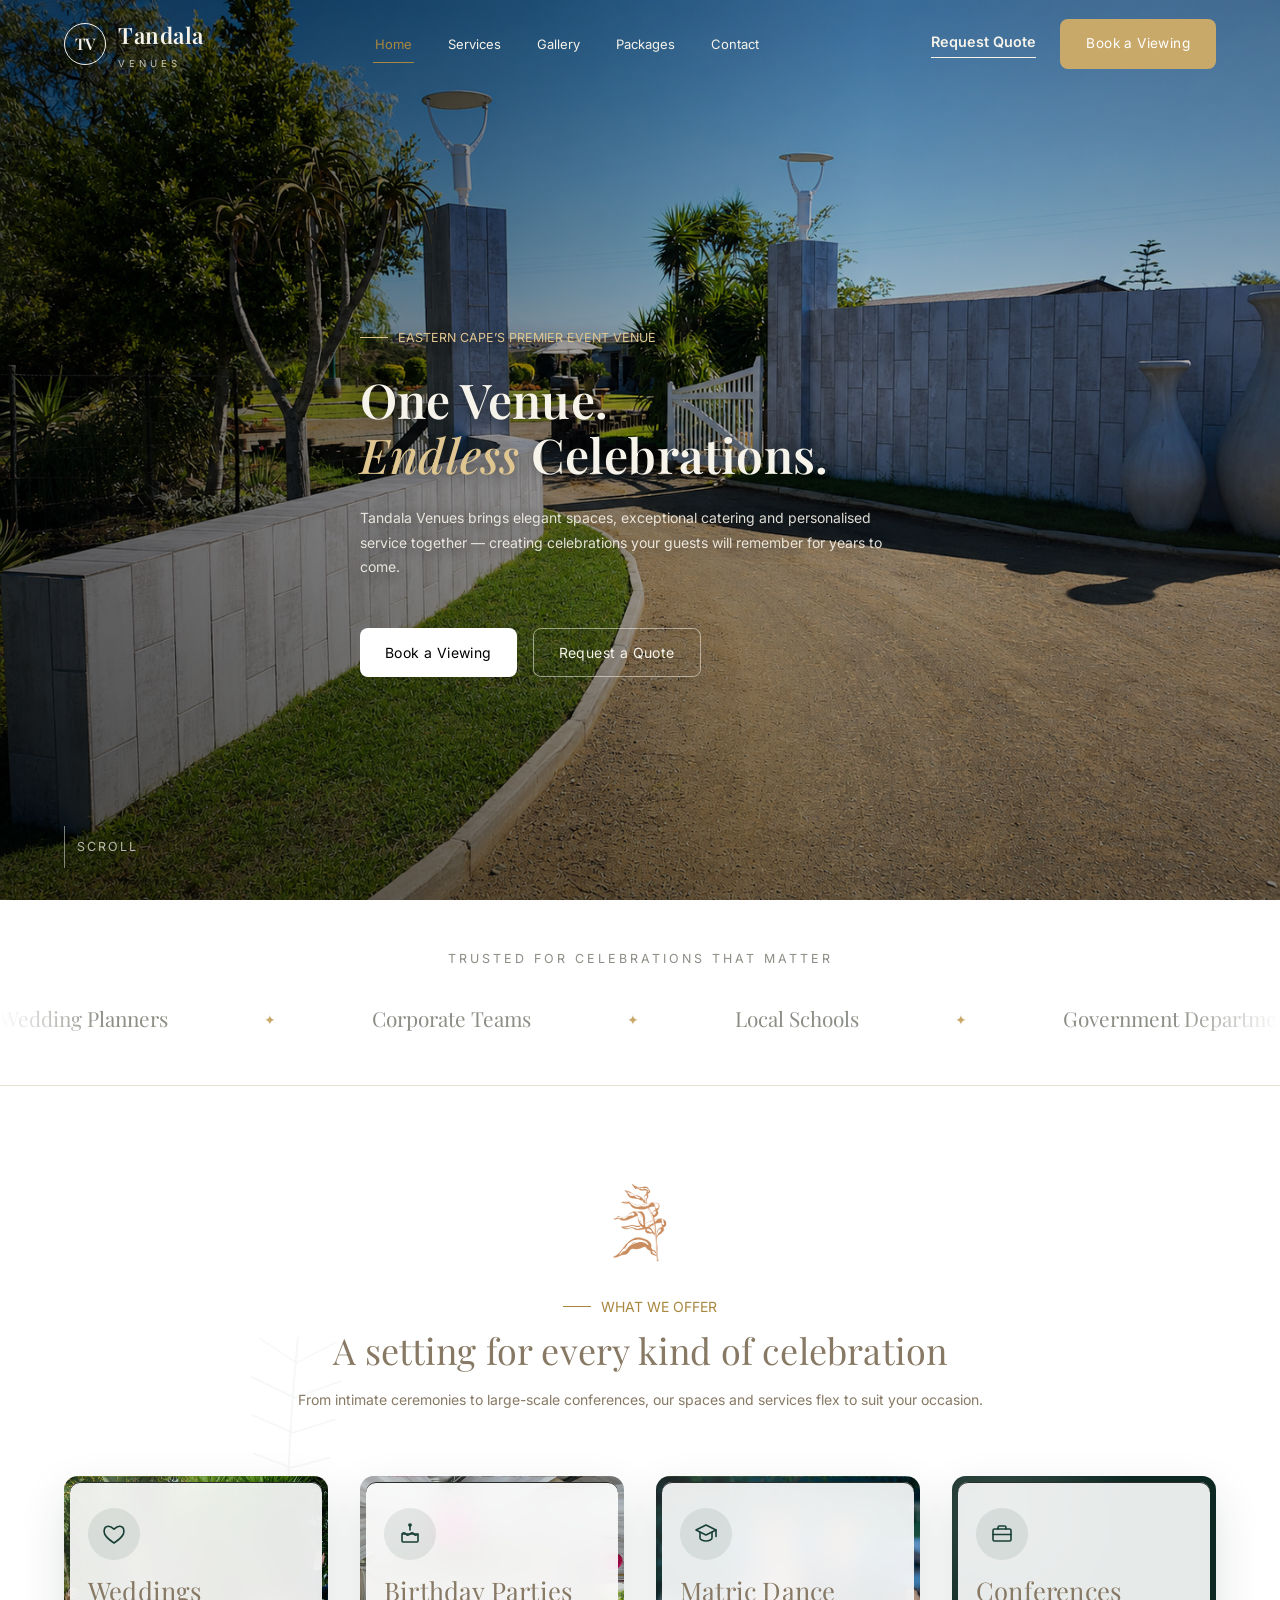
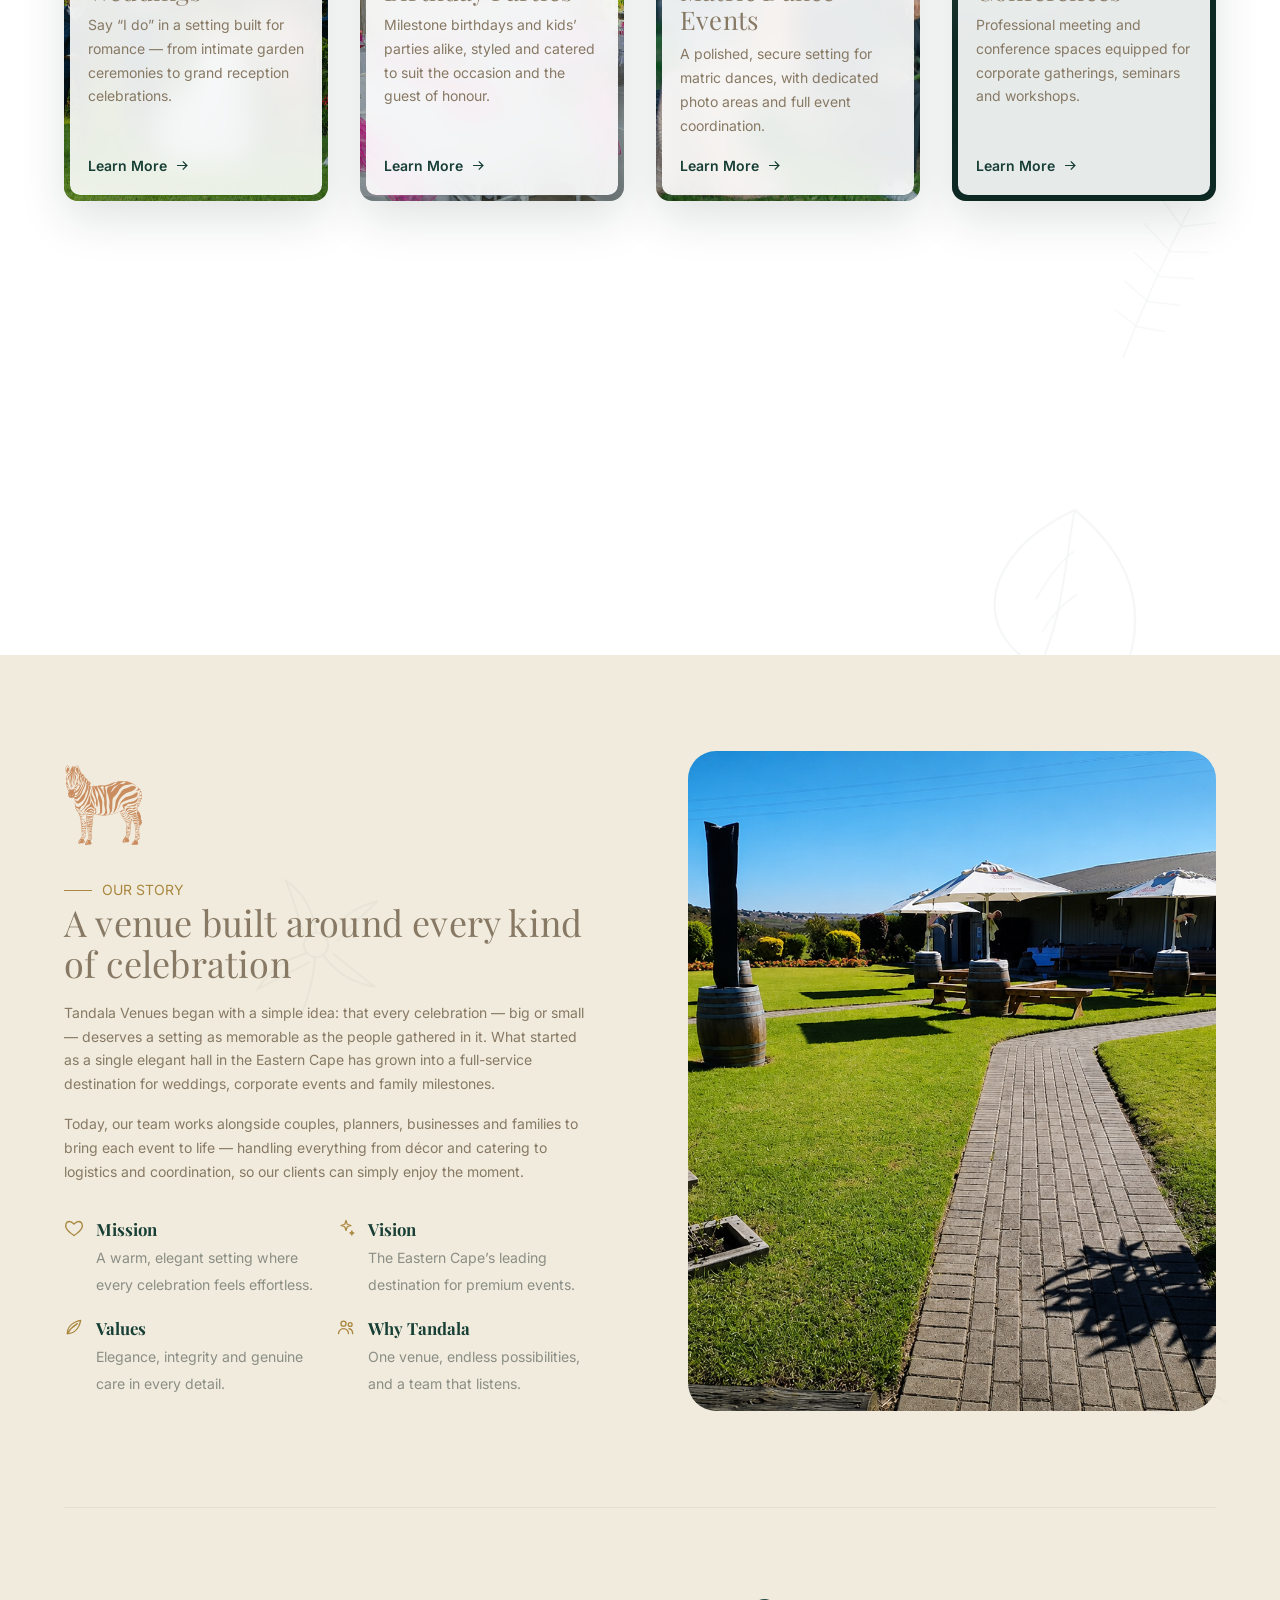
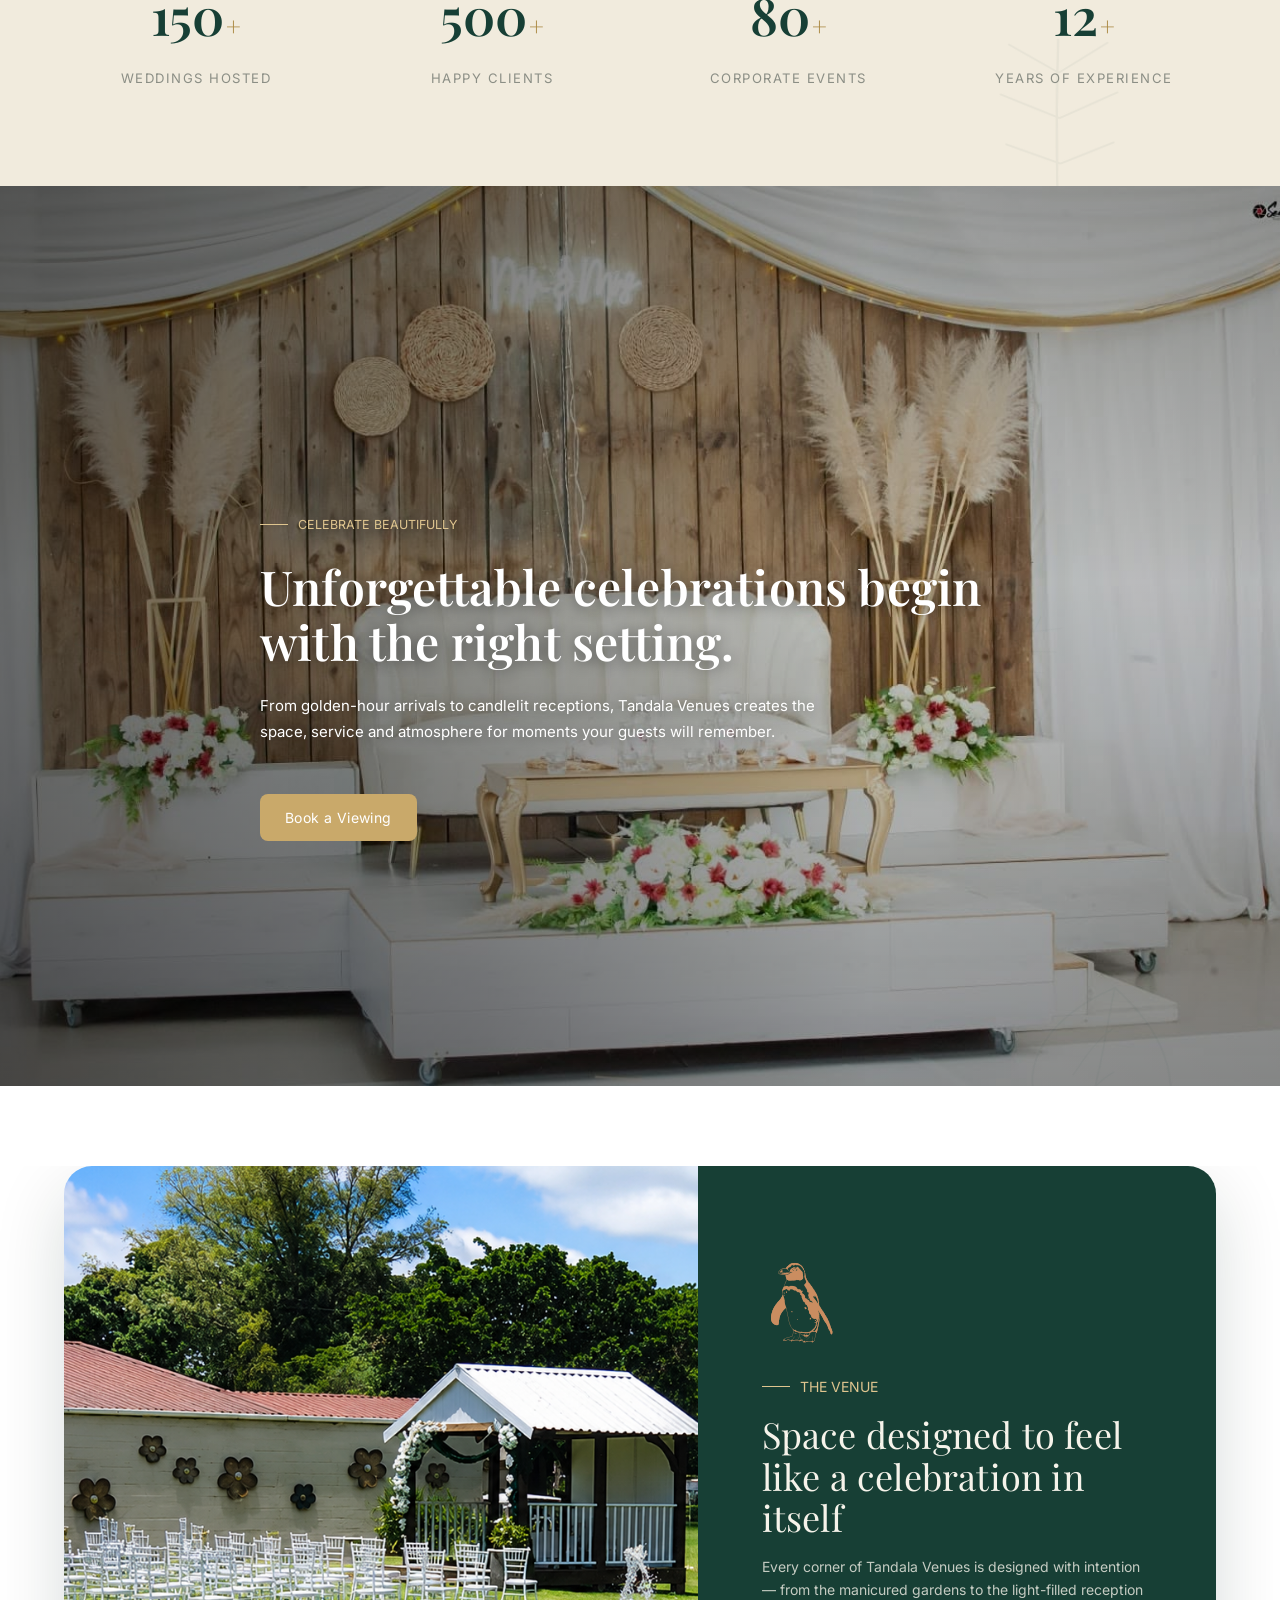
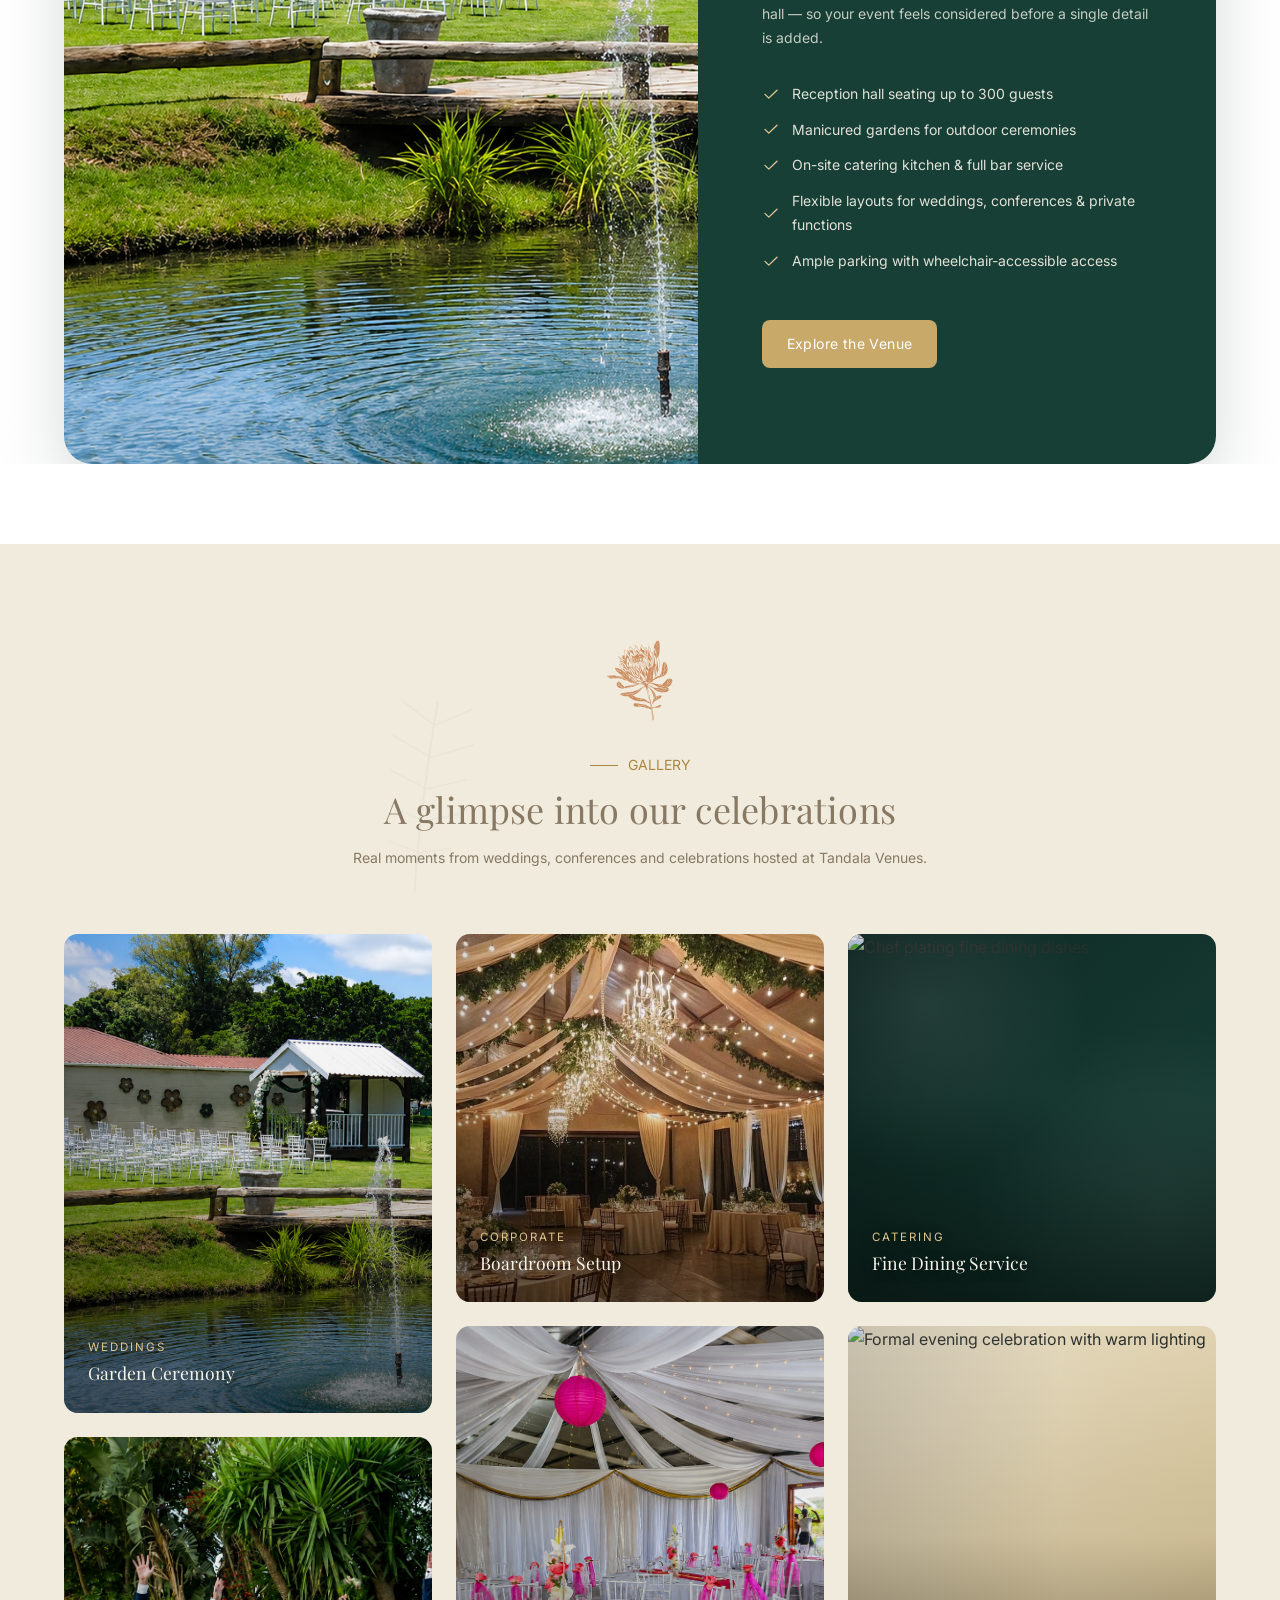
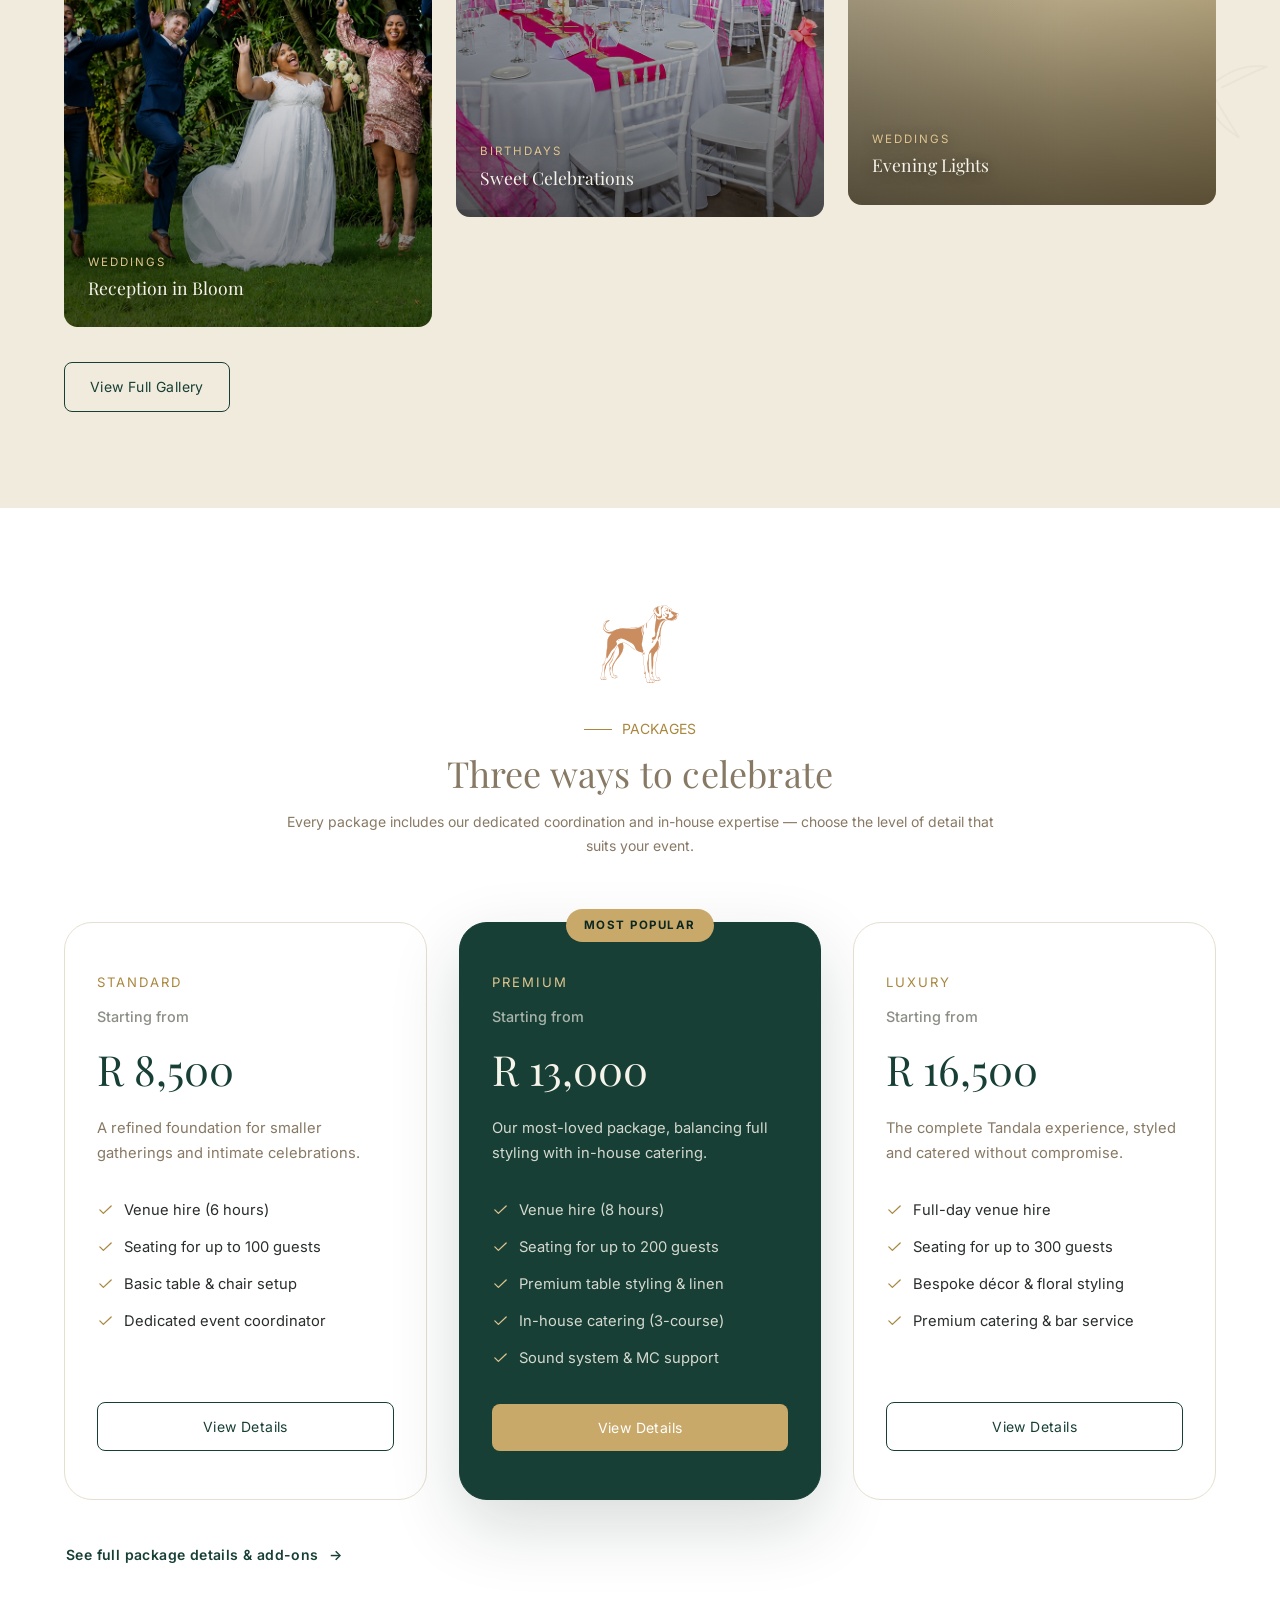
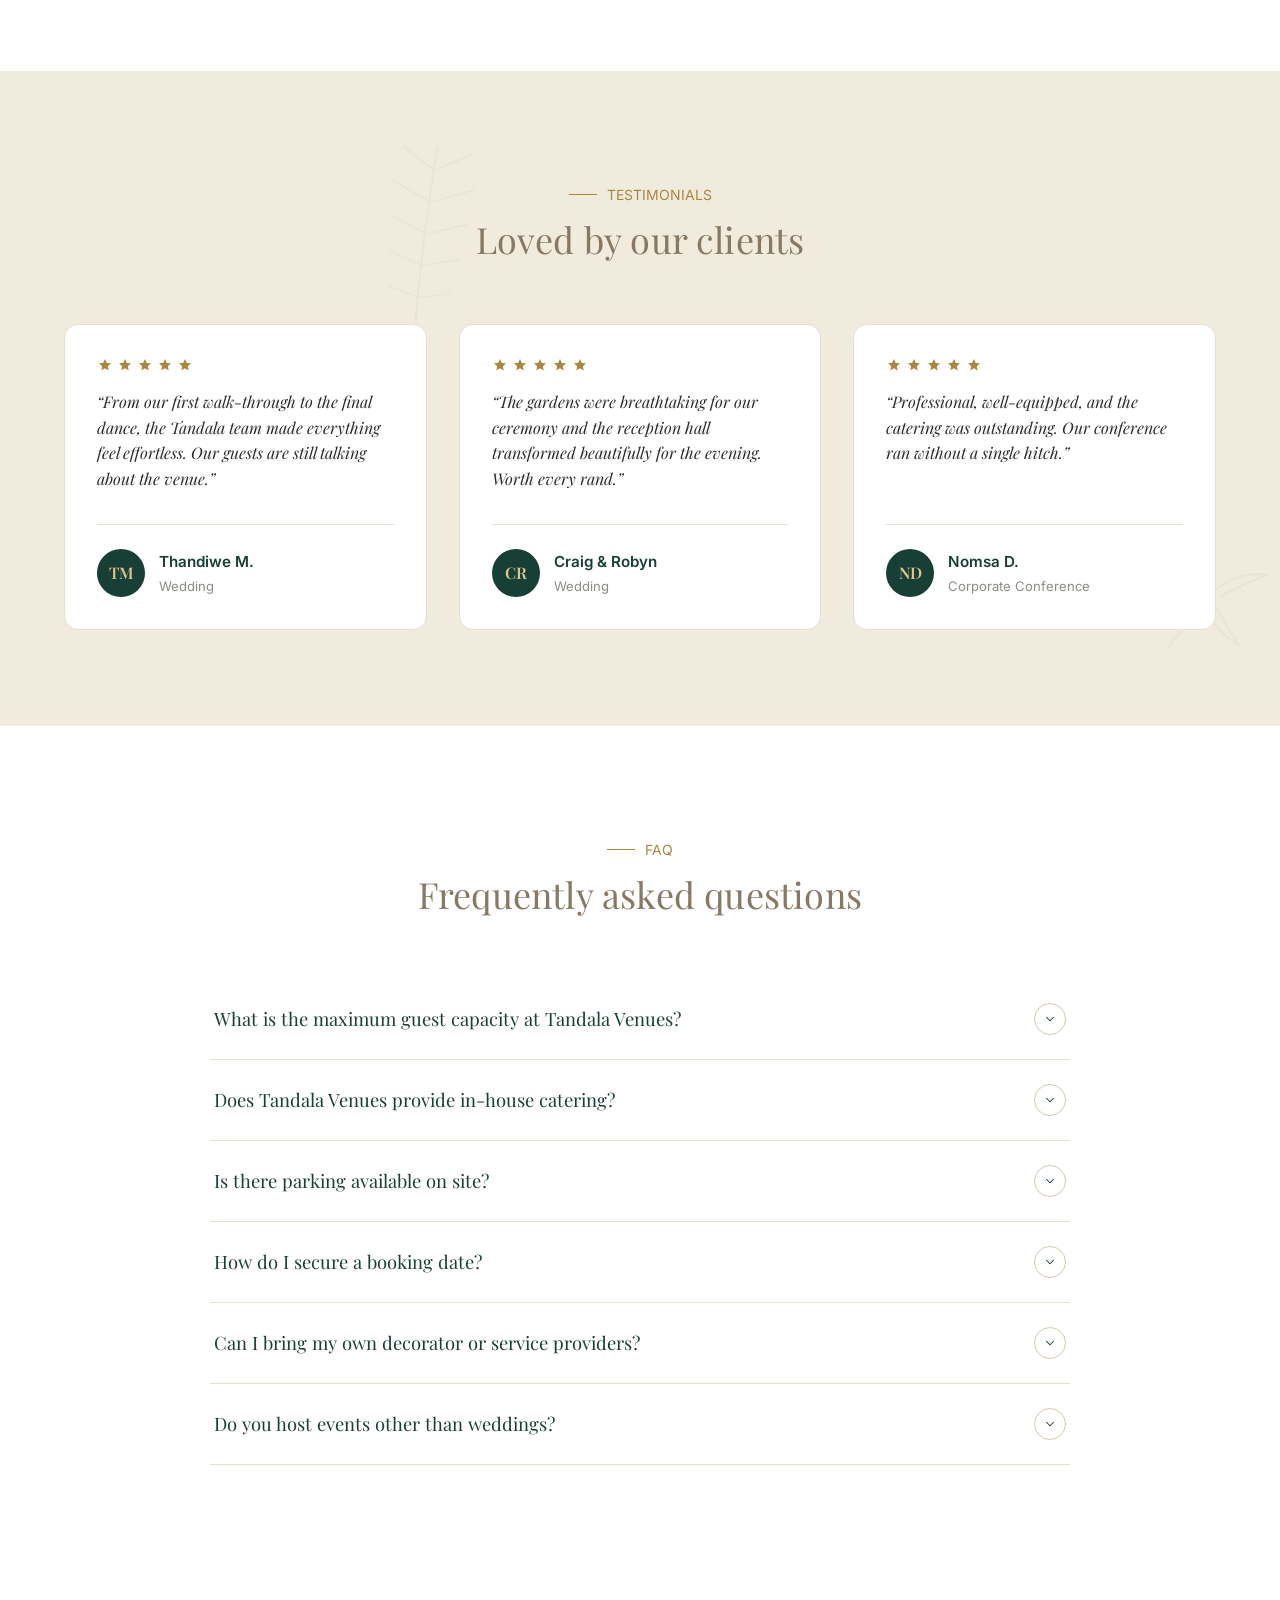
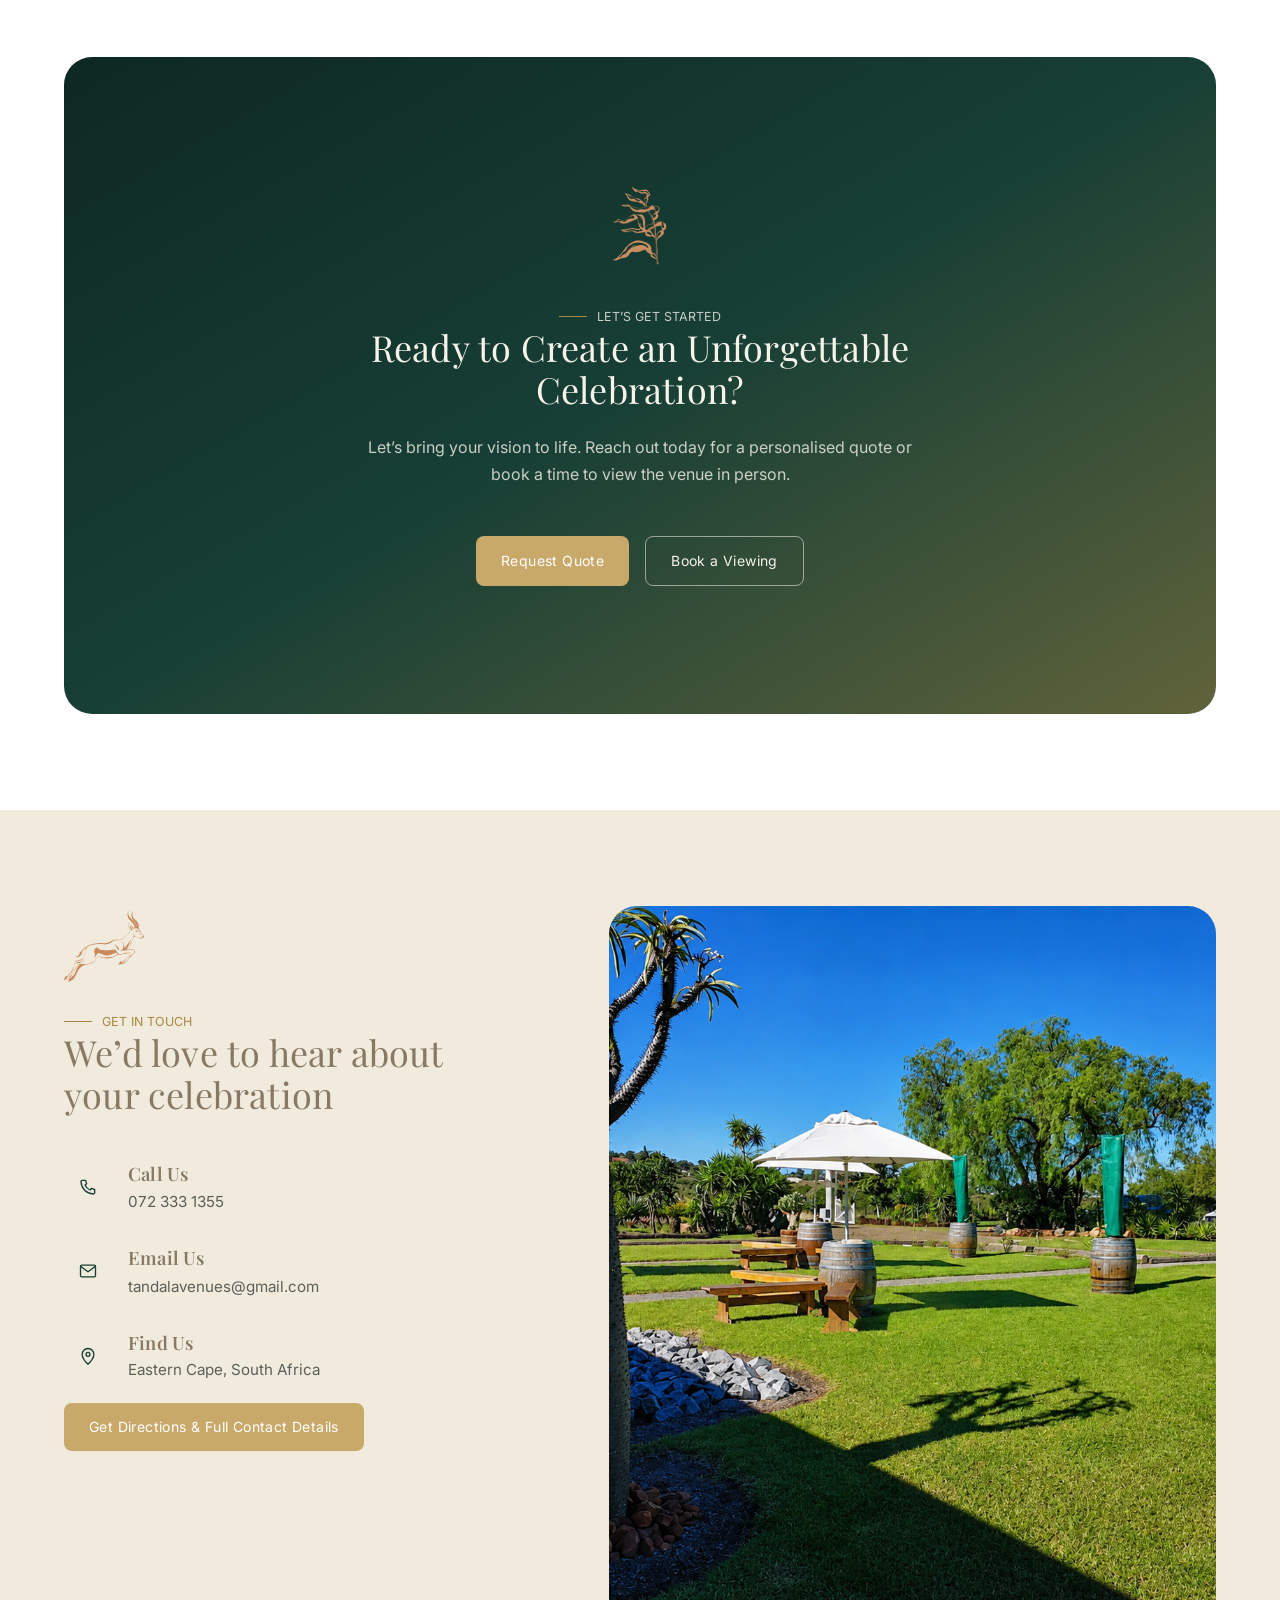
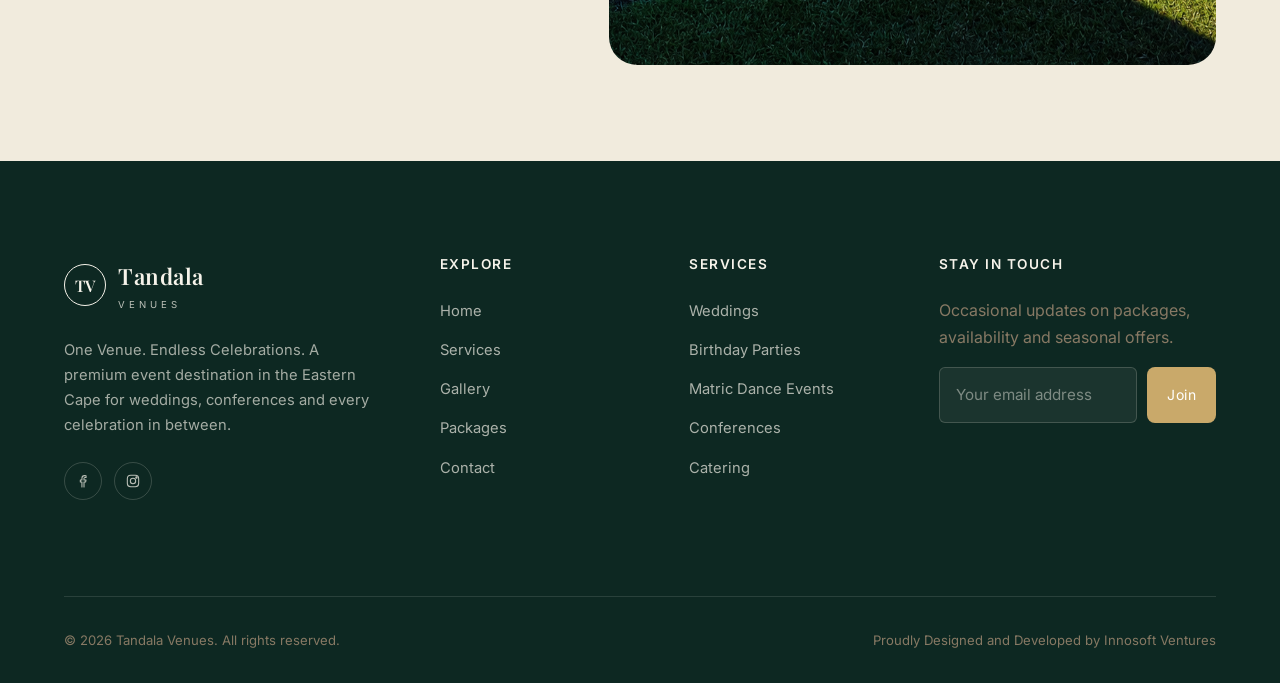
==== commit c3119e7e: "fix: update image paths in index.html to use relative paths" ====
--- a/index.html
+++ b/index.html
@@ -246,7 +246,7 @@
         <div class="story-content reveal">
           <div class="section-badge section-badge--left">
               <img
-                  src="../assets/illustrations/zebra.svg"
+                  src="./Assets/illustrations/zebra.svg"
                   alt=""
                   class="section-badge__icon"
                   aria-hidden="true"
@@ -277,7 +277,7 @@
           </div>
         </div>
         <div class="story-media img-reveal from-right">
-          <img class="art-panel tone-deep" src="../Assets/images/Venue.png" alt="Elegant reception hall prepared for a formal event">
+          <img class="art-panel tone-deep" src="./Assets/images/Venue.png" alt="Elegant reception hall prepared for a formal event">
         </div>
       </div>
 
@@ -304,7 +304,7 @@
 
   <!-- MARKETING BANNER -->
   <section class="hero" data-botanical="3" data-seed="13">
-    <img class="hero-media" src="../Assets/images/setup.jpg" alt="Luxury event reception with elegant table settings and chandeliers">
+    <img class="hero-media" src="./Assets/images/setup.jpg" alt="Luxury event reception with elegant table settings and chandeliers">
     <div class="container">
       <div class="hero-content reveal">
         <p class="eyebrow">Celebrate Beautifully</p>
@@ -327,7 +327,7 @@
         <div class="featured-copy reveal">
           <div class="section-badge section-badge--left">
               <img
-                  src="../assets/illustrations/Penguin.svg"
+                  src="./Assets/illustrations/Penguin.svg"
                   alt=""
                   class="section-badge__icon"
                   aria-hidden="true"
@@ -356,7 +356,7 @@
       <div class="section-header center reveal">
         <div class="section-badge section-badge--center">
             <img
-                src="../assets/illustrations/Flowers.svg"
+                src="./Assets/illustrations/Flowers.svg"
                 alt=""
                 class="section-badge__icon"
                 aria-hidden="true"
@@ -387,7 +387,7 @@
       <div class="section-header center reveal">
         <div class="section-badge section-badge--center">
             <img
-                src="../assets/illustrations/Dog.svg"
+                src="./Assets/illustrations/Dog.svg"
                 alt=""
                 class="section-badge__icon"
                 aria-hidden="true"
@@ -528,7 +528,7 @@
       <div class="final-cta reveal">
         <div class="section-badge section-badge--center">
             <img
-                src="../assets/illustrations/Flower.svg"
+                src="./Assets/illustrations/Flower.svg"
                 alt=""
                 class="section-badge__icon"
               aria-hidden="true"
@@ -553,7 +553,7 @@
         <div class="reveal">
           <div class="section-badge section-badge--left">
               <img
-                  src="../assets/illustrations/springbok.svg"
+                  src="./Assets/illustrations/springbok.svg"
                   alt=""
                   class="section-badge__icon"
                   aria-hidden="true"
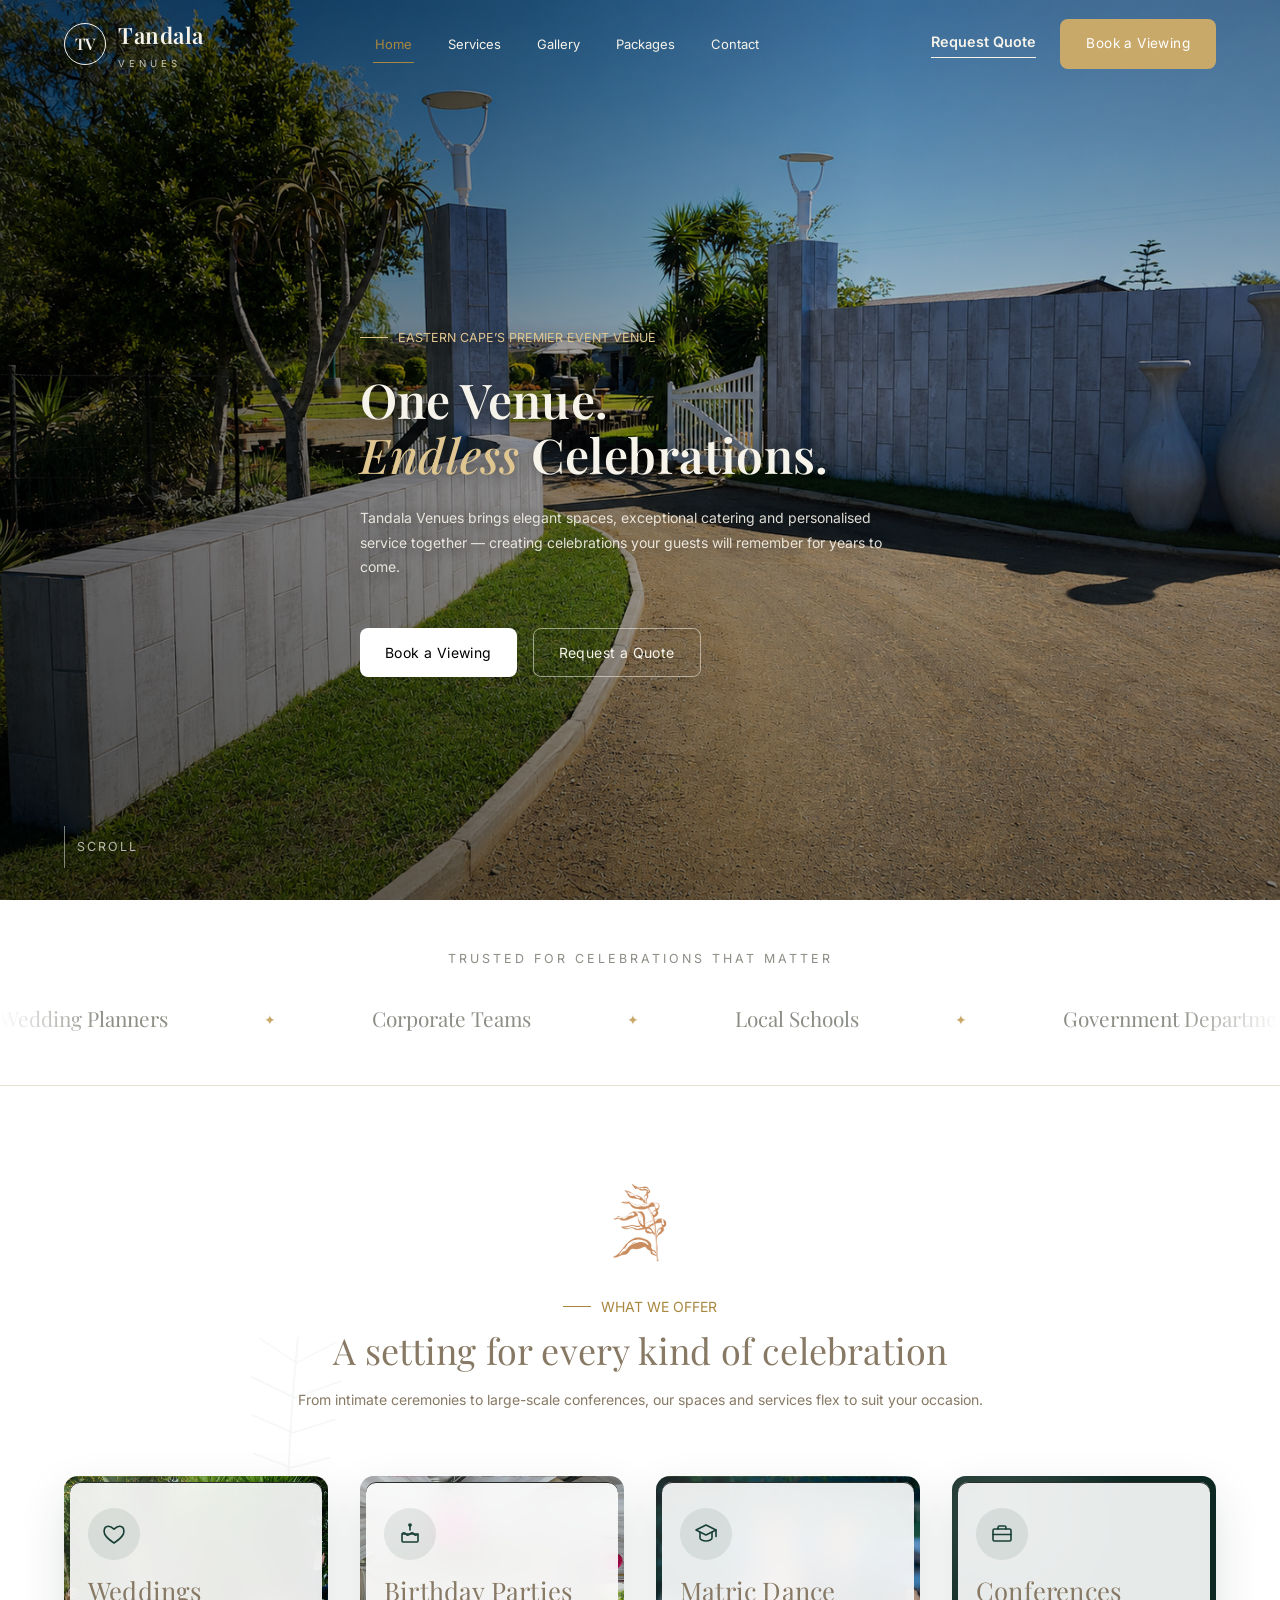
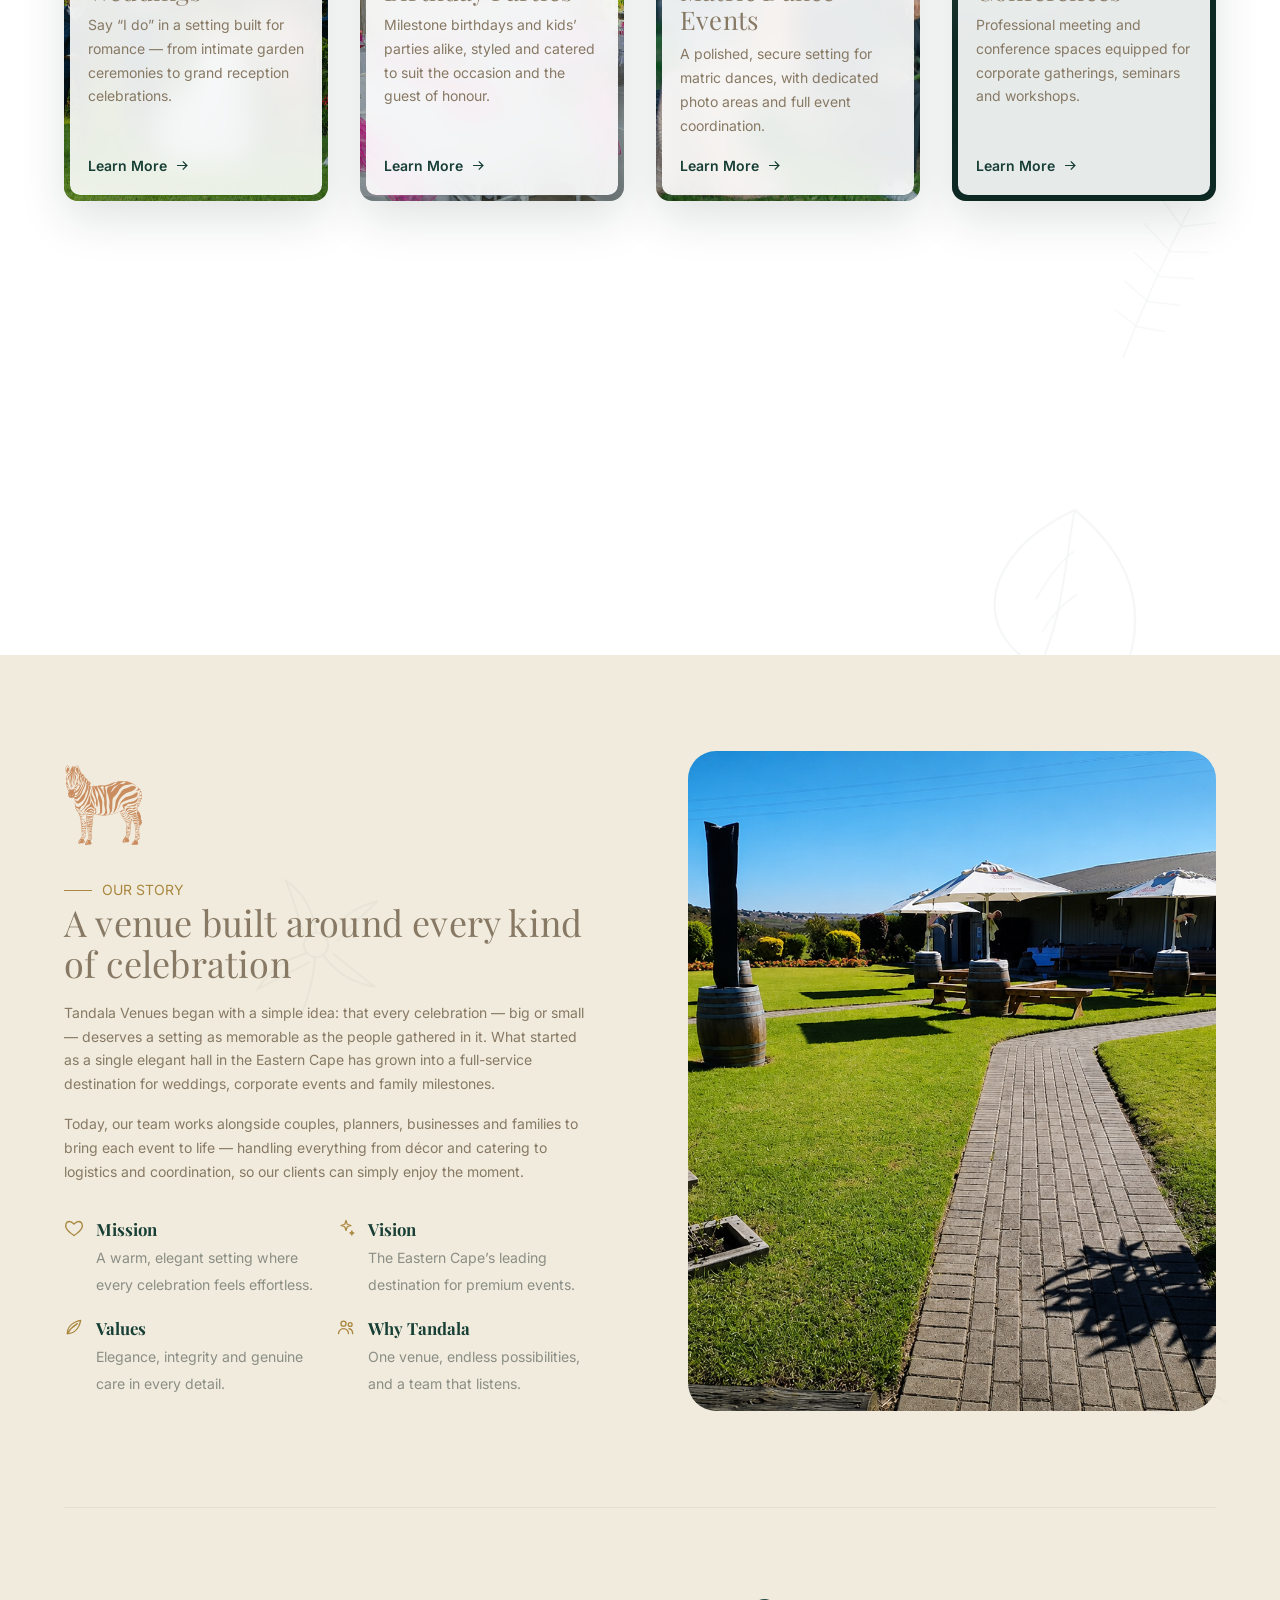
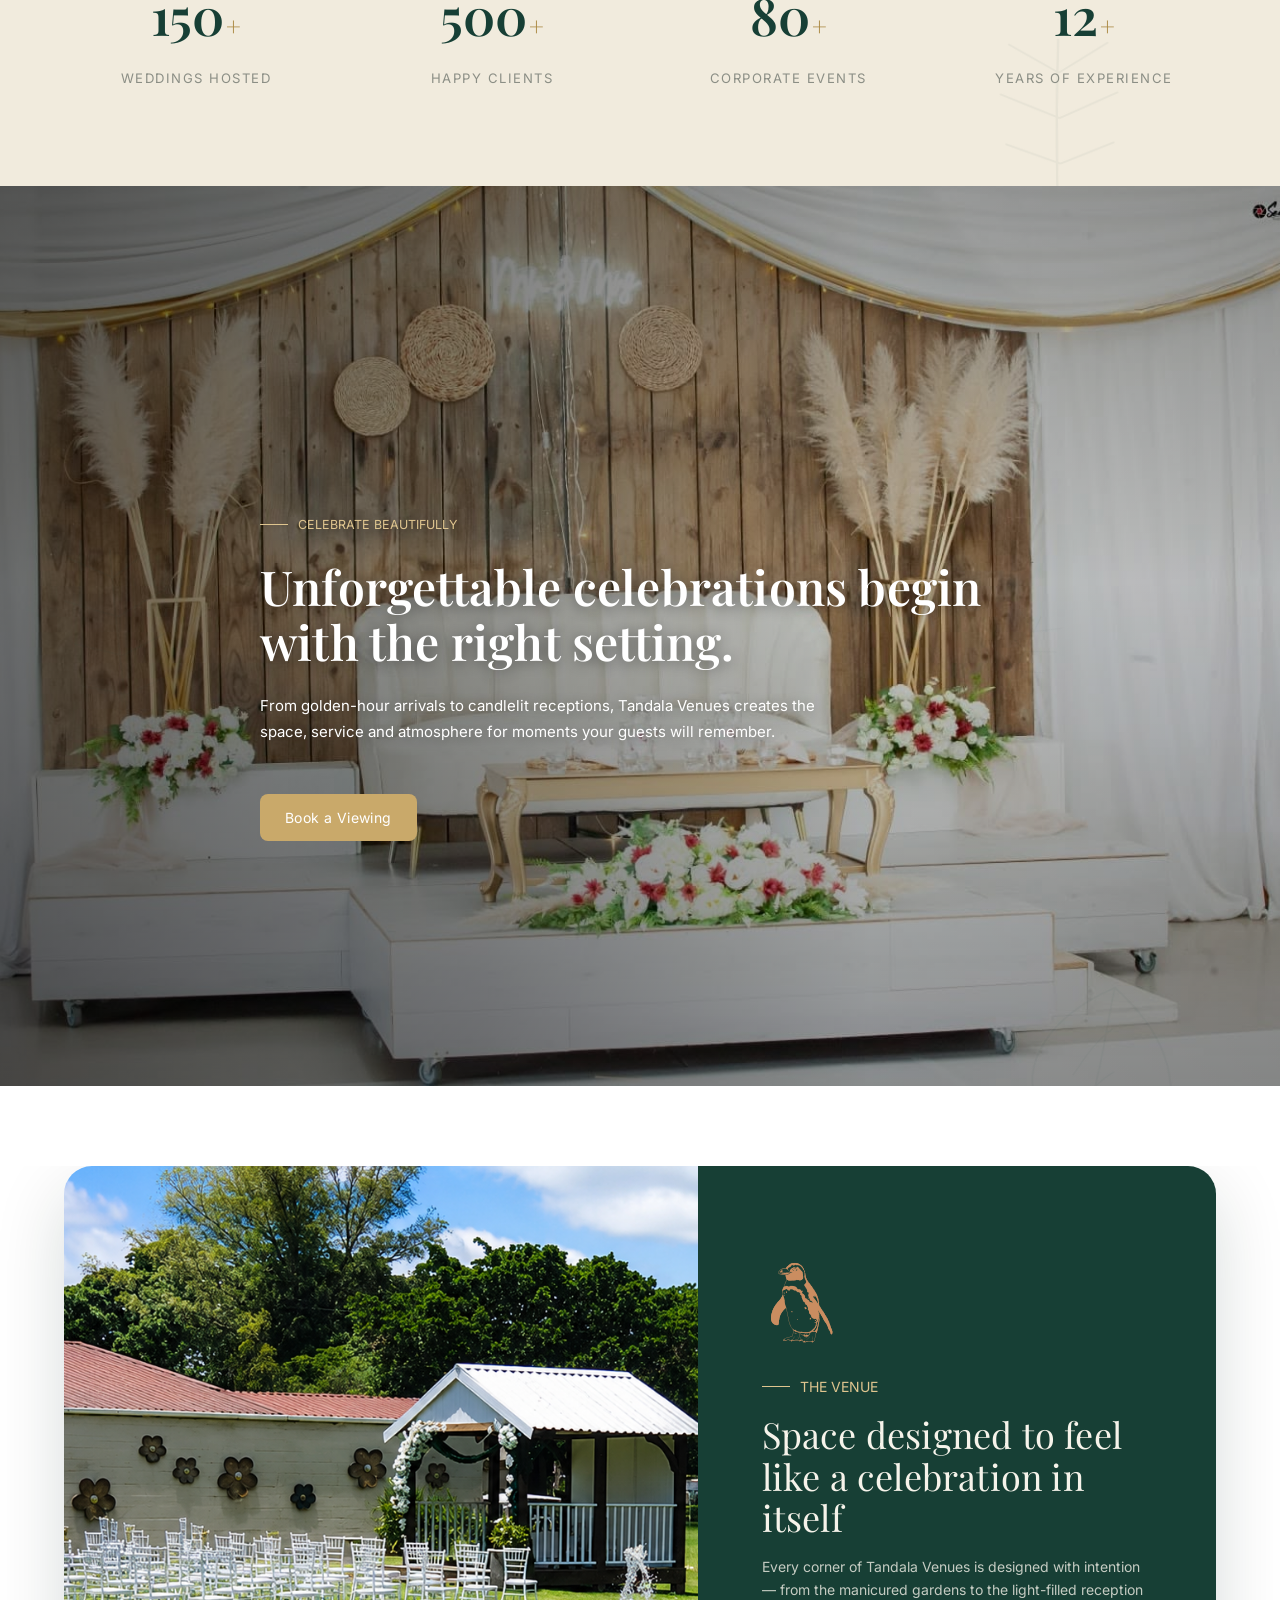
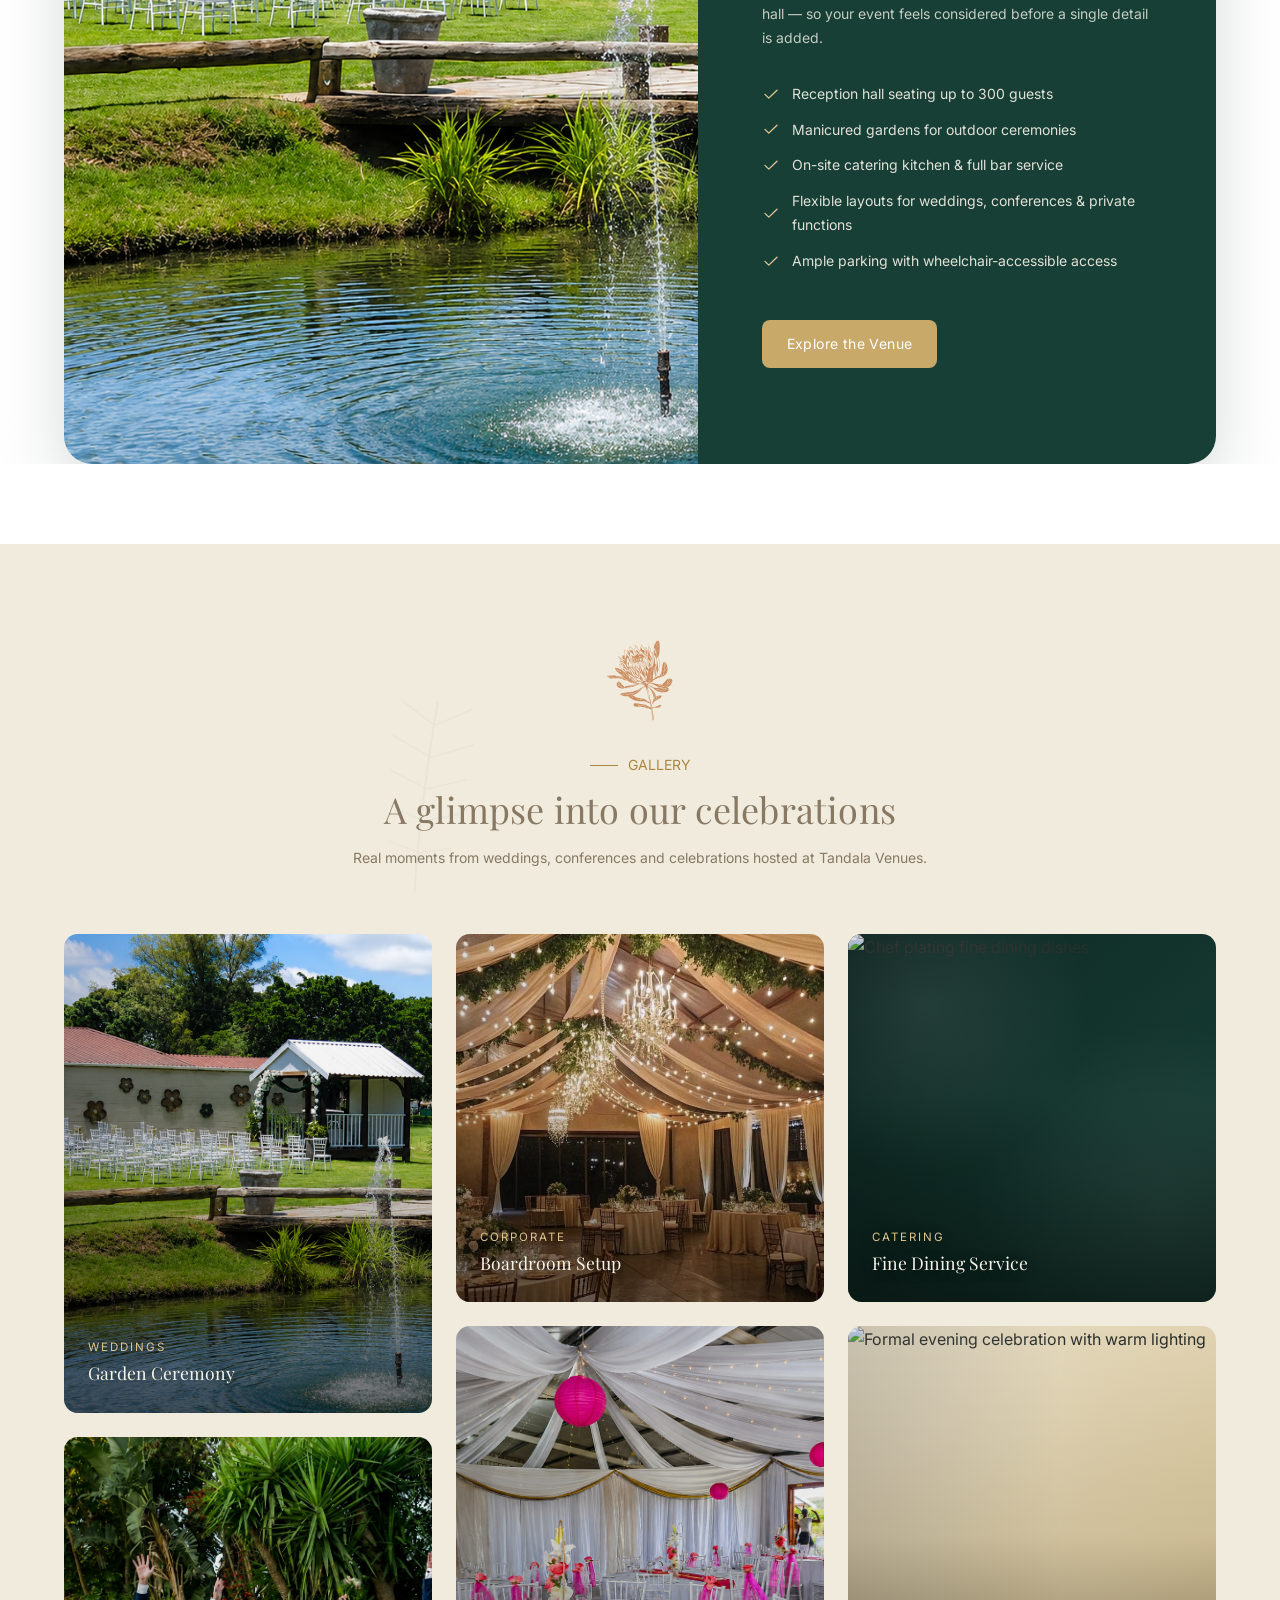
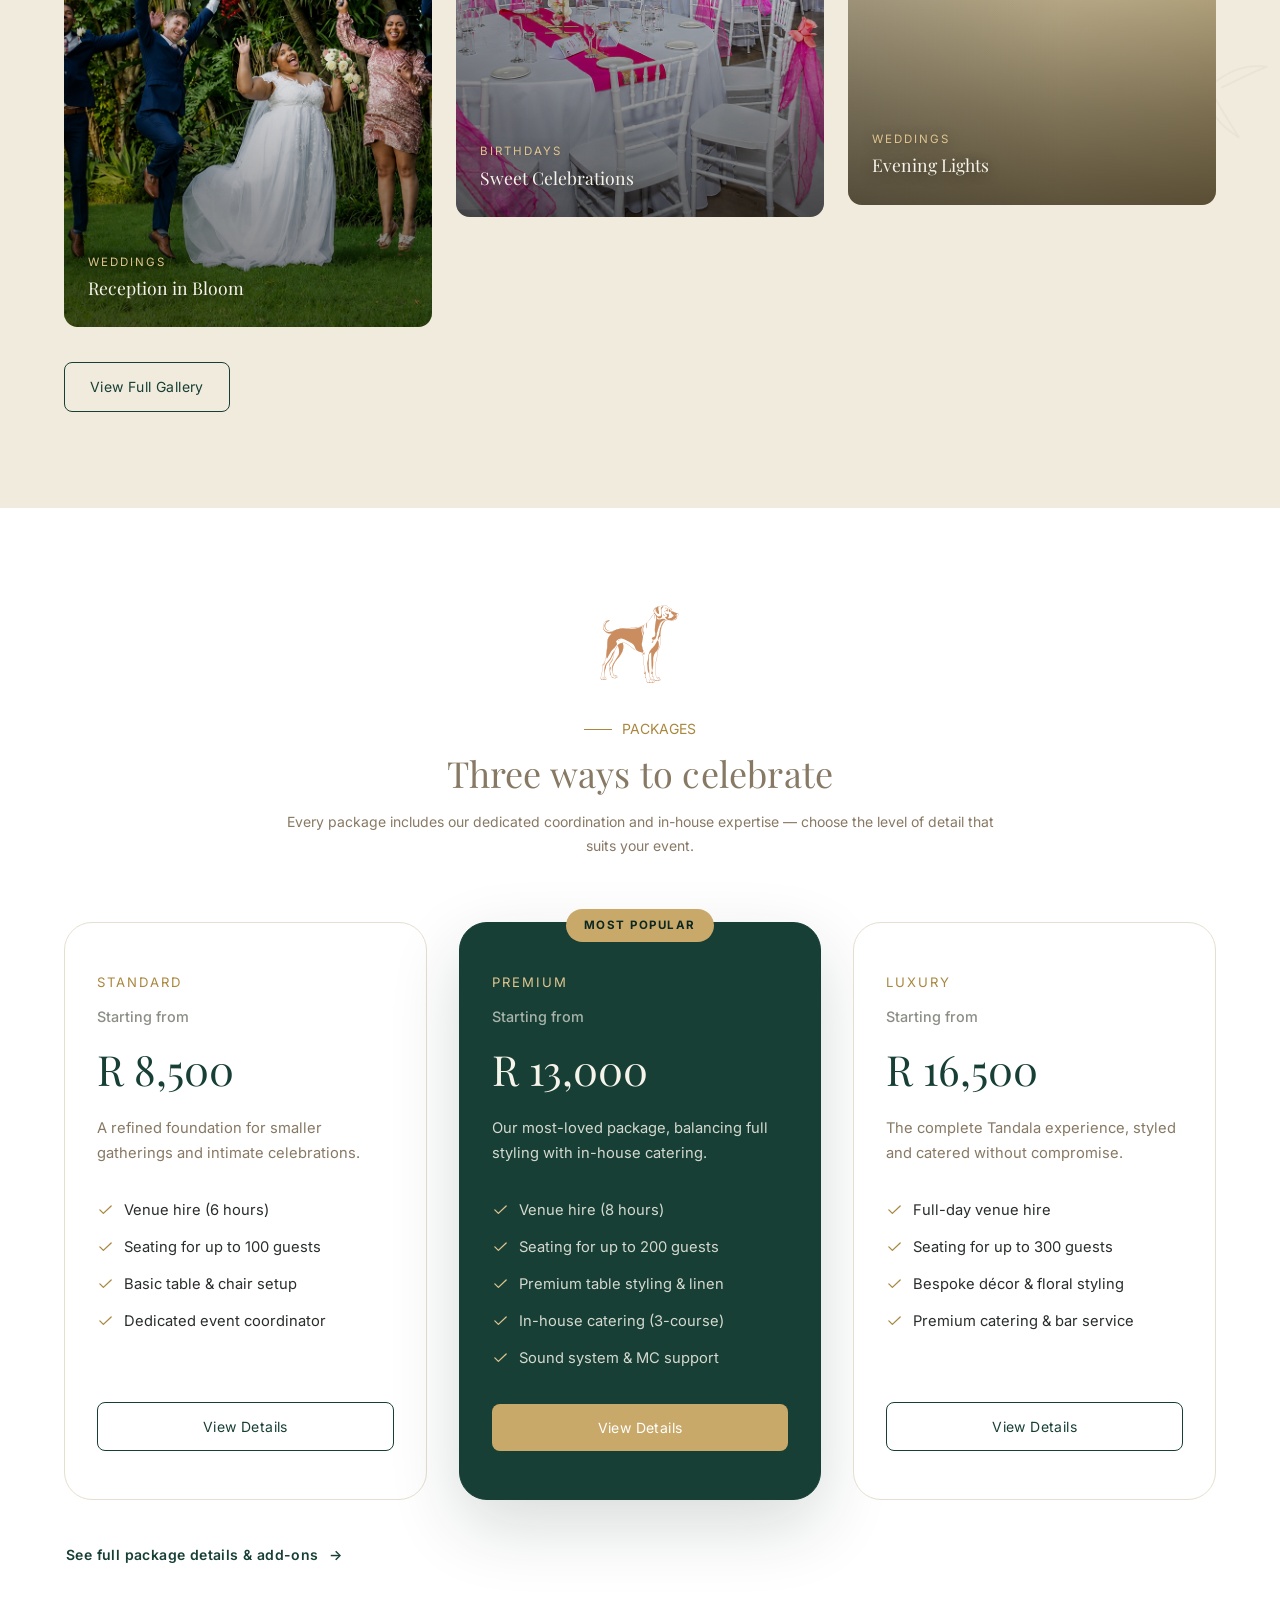
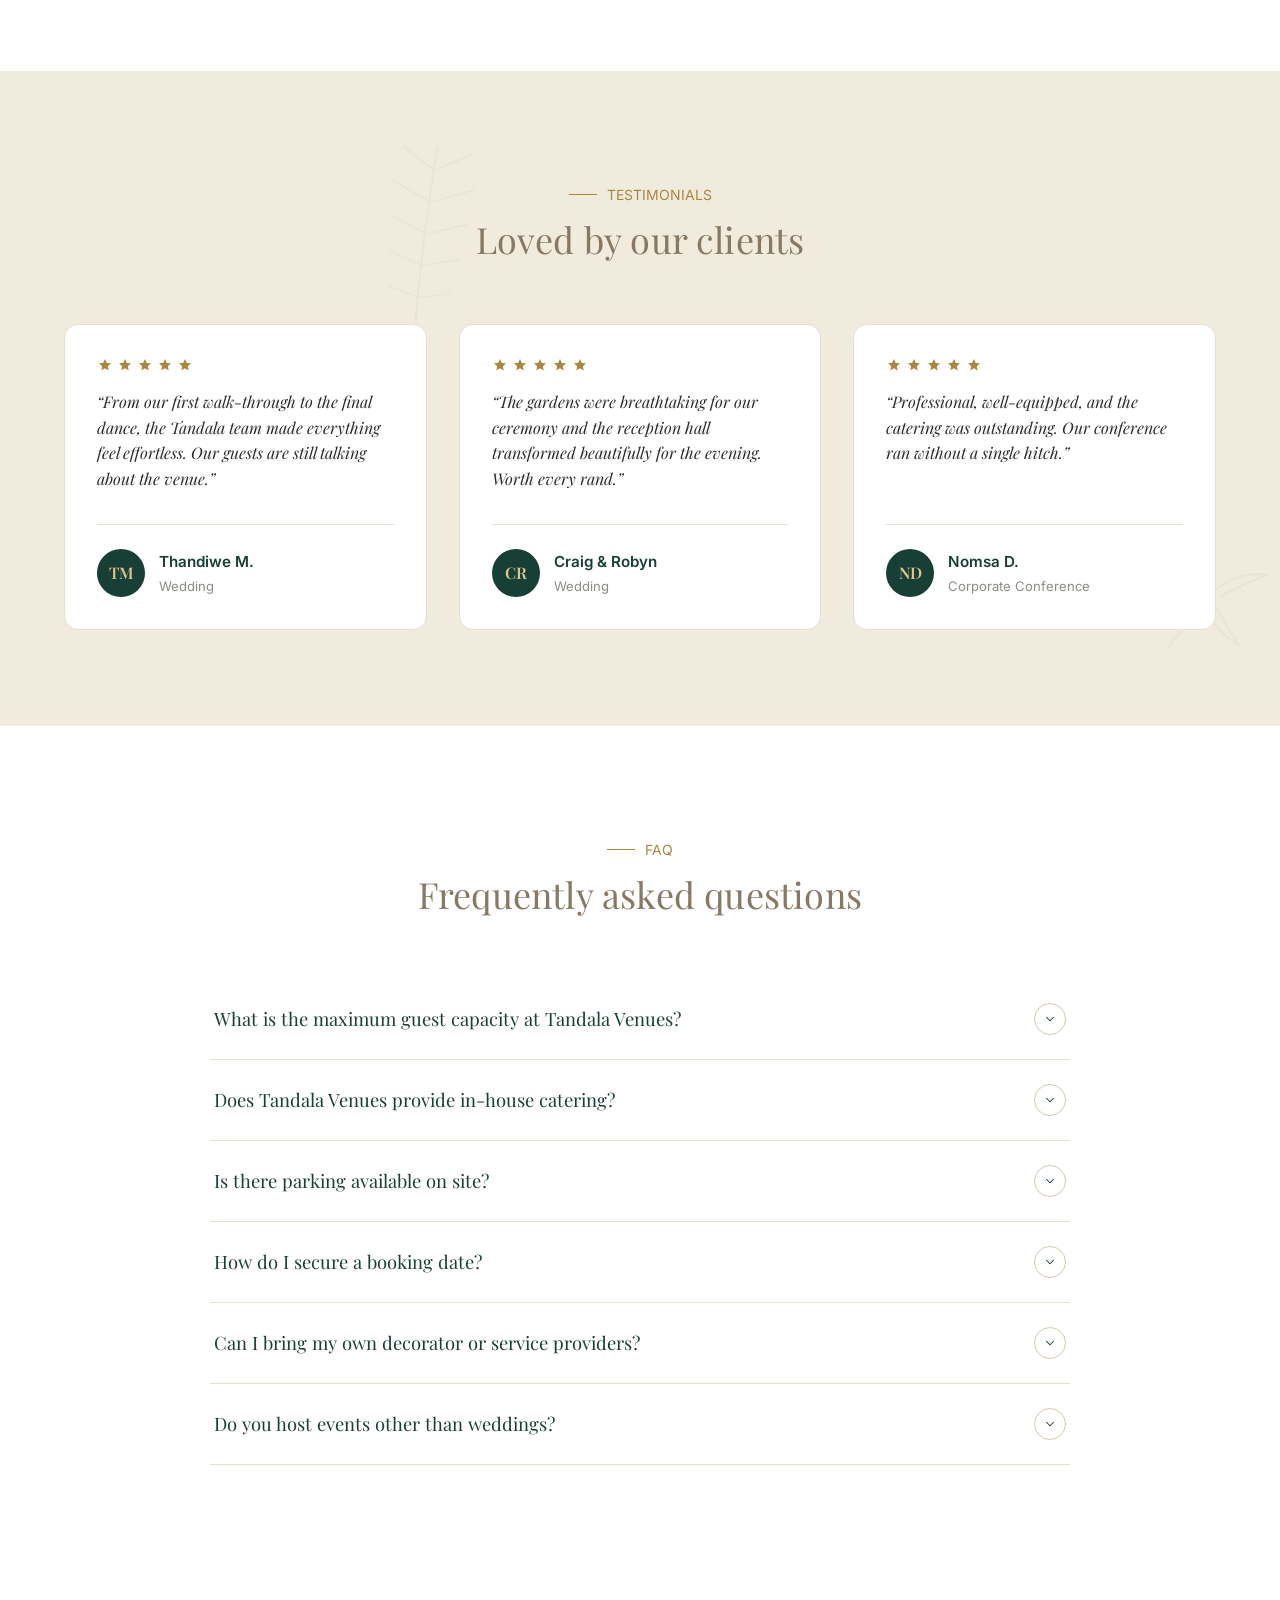
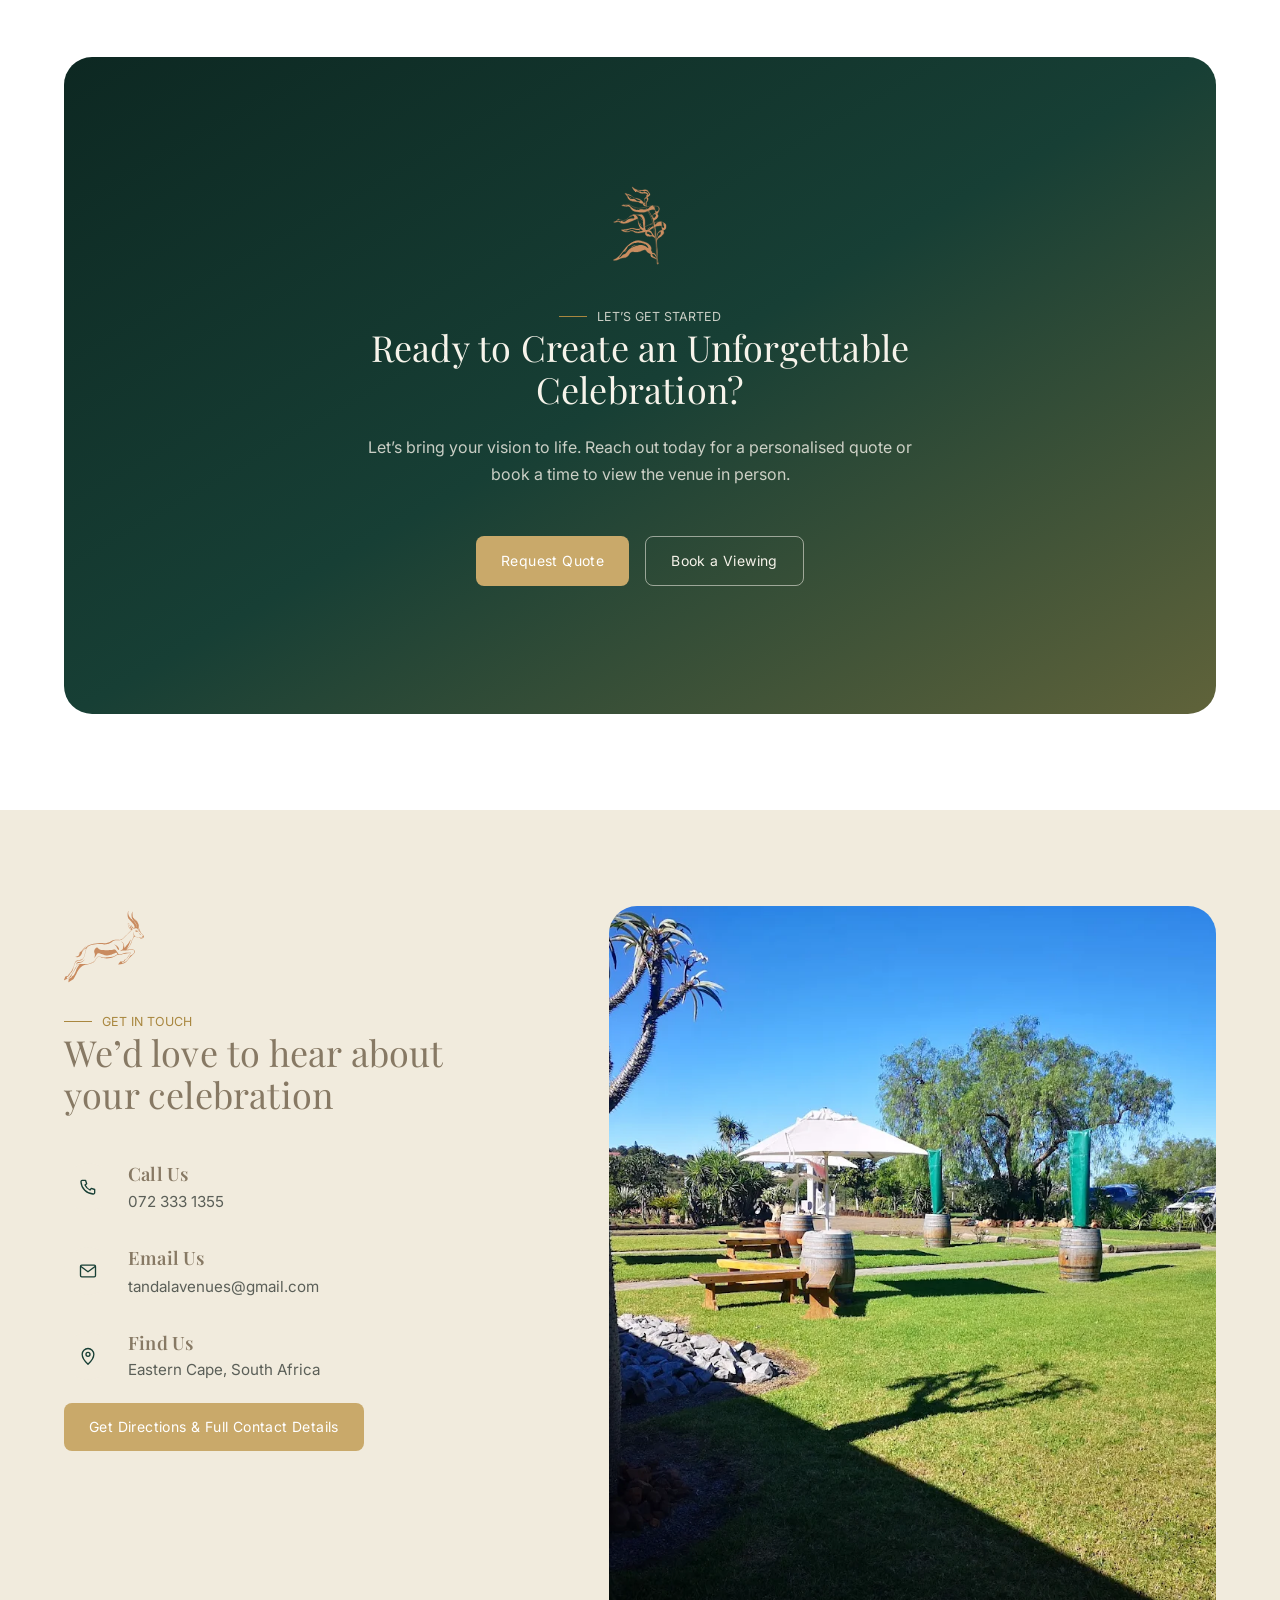
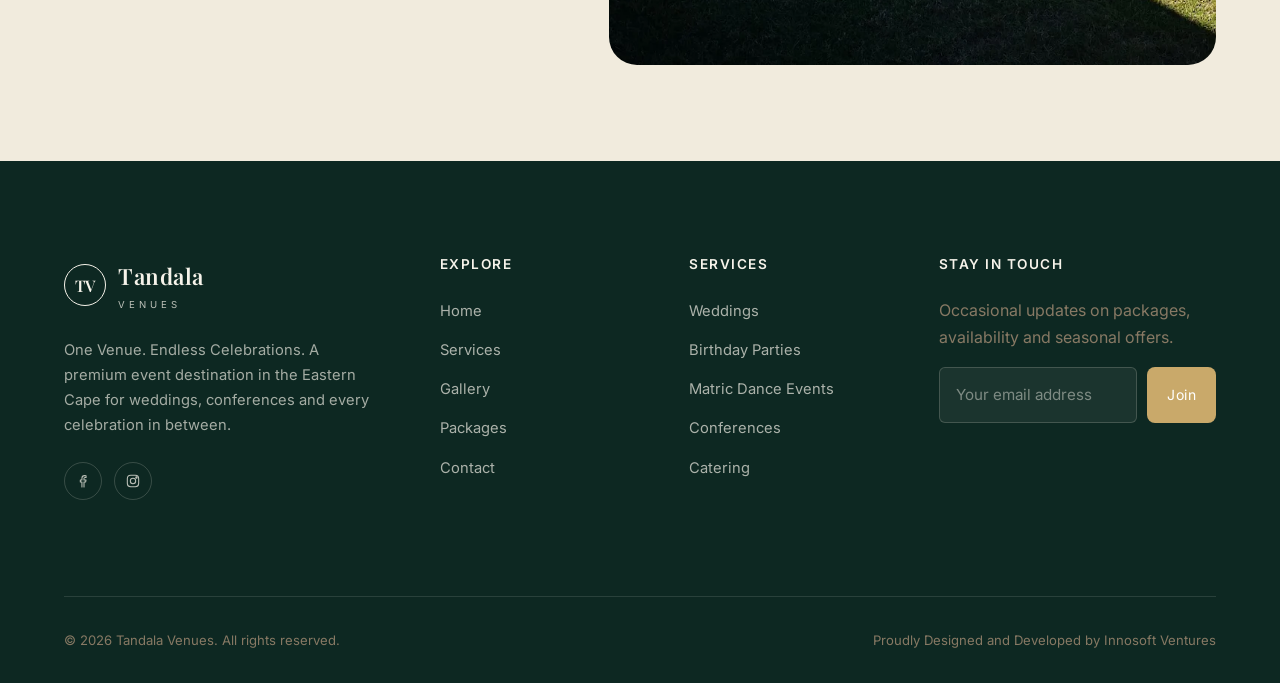
==== commit d4afe025: "fix: update image paths in index.html to use relative paths" ====
--- a/index.html
+++ b/index.html
@@ -322,7 +322,7 @@
     <div class="container">
       <div class="grid featured-grid">
         <div class="featured-media img-reveal from-left">
-          <img class="art-panel tone-gold" src="../Assets/images/Water.png" alt="Outdoor venue gardens glowing at golden hour">
+          <img class="art-panel tone-gold" src="./Assets/images/Water.png" alt="Outdoor venue gardens glowing at golden hour">
         </div>
         <div class="featured-copy reveal">
           <div class="section-badge section-badge--left">
@@ -368,10 +368,10 @@
         <p>Real moments from weddings, conferences and celebrations hosted at Tandala Venues.</p>
       </div>
       <div class="gallery-grid">
-        <div class="gallery-item h-lg img-reveal from-left"><img class="art-panel tone-gold" src="../Assets/images/Water.png" alt="Garden wedding ceremony seating"><div class="gallery-overlay"><div class="gallery-caption"><span class="cat">Weddings</span><span class="title">Garden Ceremony</span></div></div></div>
-        <div class="gallery-item h-md img-reveal from-right"><img class="art-panel tone-deep" src="../Assets/images/Say I do.png" alt="Wedding reception table with floral decor"><div class="gallery-overlay"><div class="gallery-caption"><span class="cat">Weddings</span><span class="title">Reception in Bloom</span></div></div></div>
-        <div class="gallery-item h-sm img-reveal from-left"><img class="art-panel tone-ivory" src="../Assets/images/conference.jpg" alt="Conference seating and presentation setup"><div class="gallery-overlay"><div class="gallery-caption"><span class="cat">Corporate</span><span class="title">Boardroom Setup</span></div></div></div>
-        <div class="gallery-item h-md img-reveal from-right"><img class="art-panel tone-gold" src="../Assets/images/Birthday setup.png" alt="Birthday celebration table and cake"><div class="gallery-overlay"><div class="gallery-caption"><span class="cat">Birthdays</span><span class="title">Sweet Celebrations</span></div></div></div>
+        <div class="gallery-item h-lg img-reveal from-left"><img class="art-panel tone-gold" src="./Assets/images/Water.png" alt="Garden wedding ceremony seating"><div class="gallery-overlay"><div class="gallery-caption"><span class="cat">Weddings</span><span class="title">Garden Ceremony</span></div></div></div>
+        <div class="gallery-item h-md img-reveal from-right"><img class="art-panel tone-deep" src="./Assets/images/Say I do.png" alt="Wedding reception table with floral decor"><div class="gallery-overlay"><div class="gallery-caption"><span class="cat">Weddings</span><span class="title">Reception in Bloom</span></div></div></div>
+        <div class="gallery-item h-sm img-reveal from-left"><img class="art-panel tone-ivory" src="./Assets/images/conference.jpg" alt="Conference seating and presentation setup"><div class="gallery-overlay"><div class="gallery-caption"><span class="cat">Corporate</span><span class="title">Boardroom Setup</span></div></div></div>
+        <div class="gallery-item h-md img-reveal from-right"><img class="art-panel tone-gold" src="./Assets/images/Birthday setup.png" alt="Birthday celebration table and cake"><div class="gallery-overlay"><div class="gallery-caption"><span class="cat">Birthdays</span><span class="title">Sweet Celebrations</span></div></div></div>
         <div class="gallery-item h-sm img-reveal from-left"><img class="art-panel tone-deep" src="https://images.unsplash.com/photo-1414235077428-338989a2e8c0?auto=format&amp;fit=crop&amp;w=900&amp;q=85" alt="Chef plating fine dining dishes"><div class="gallery-overlay"><div class="gallery-caption"><span class="cat">Catering</span><span class="title">Fine Dining Service</span></div></div></div>
         <div class="gallery-item h-lg img-reveal from-right"><img class="art-panel tone-ivory" src="https://images.unsplash.com/photo-1527529482837-4698179dc6ce?auto=format&amp;fit=crop&amp;w=1000&amp;q=85" alt="Formal evening celebration with warm lighting"><div class="gallery-overlay"><div class="gallery-caption"><span class="cat">Weddings</span><span class="title">Evening Lights</span></div></div></div>
       </div>
@@ -579,7 +579,7 @@
           <a href="contact.html" class="btn btn-primary btn-spaced" style="margin-top: 20px;">Get Directions &amp; Full Contact Details</a>
         </div>
         <div class="story-media img-reveal from-right">
-          <img class="art-panel tone-deep" src="../Assets/images/Garden.png" alt="Welcoming venue exterior surrounded by greenery">
+          <img class="art-panel tone-deep" src="./Assets/Garden.webp" alt="Welcoming venue exterior surrounded by greenery">
         </div>
       </div>
     </div>
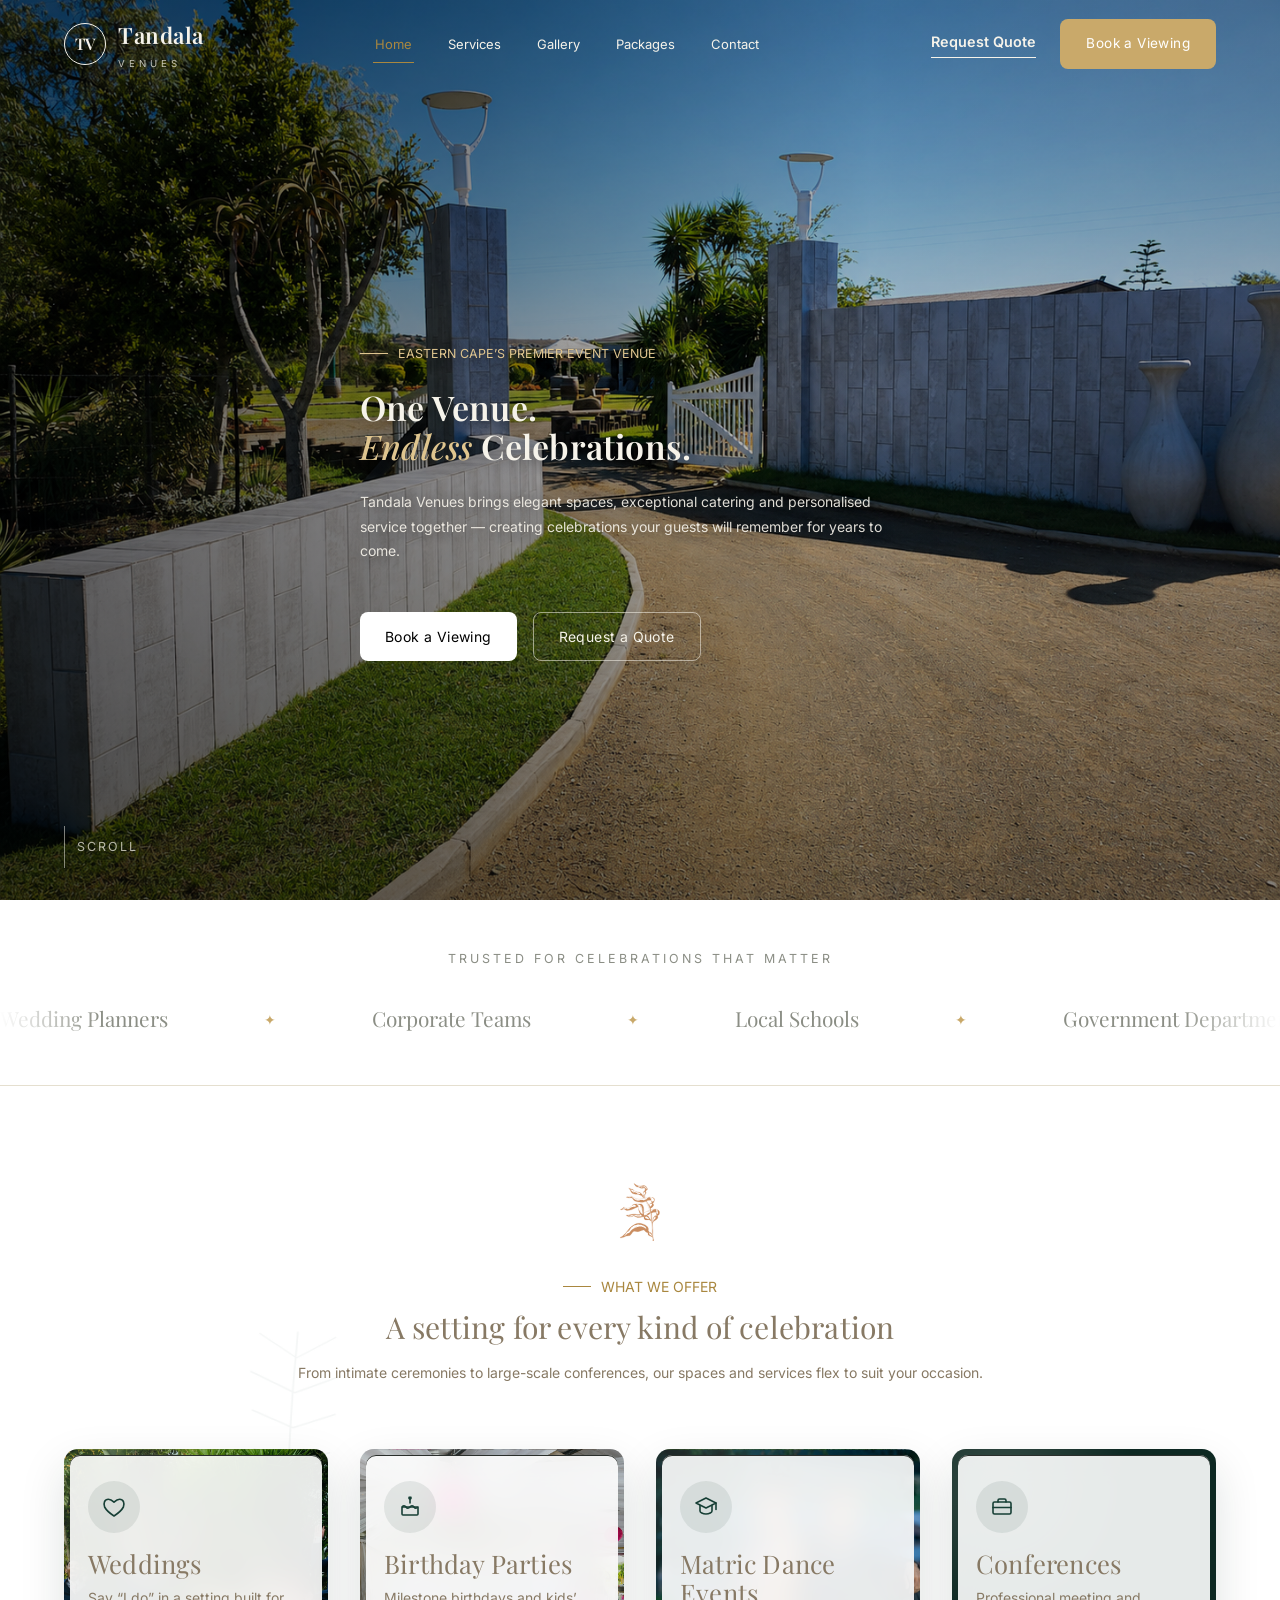
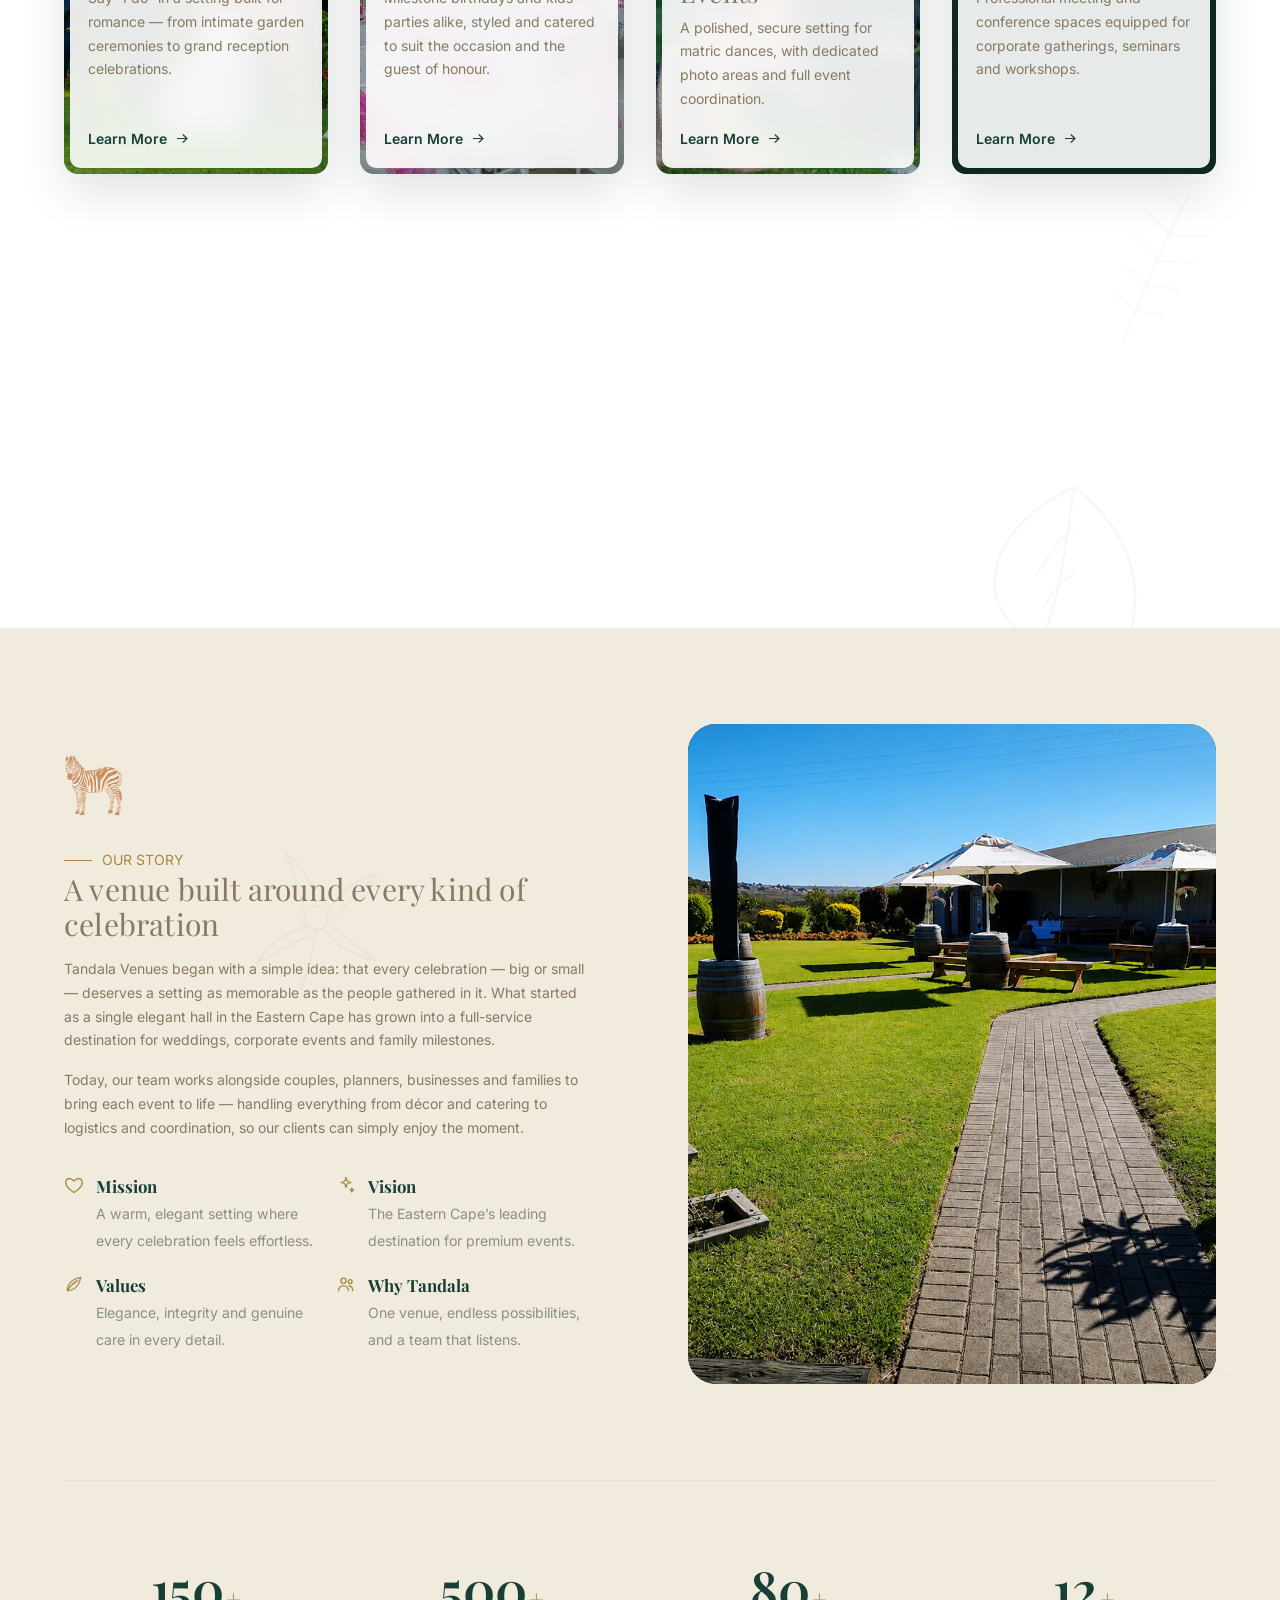
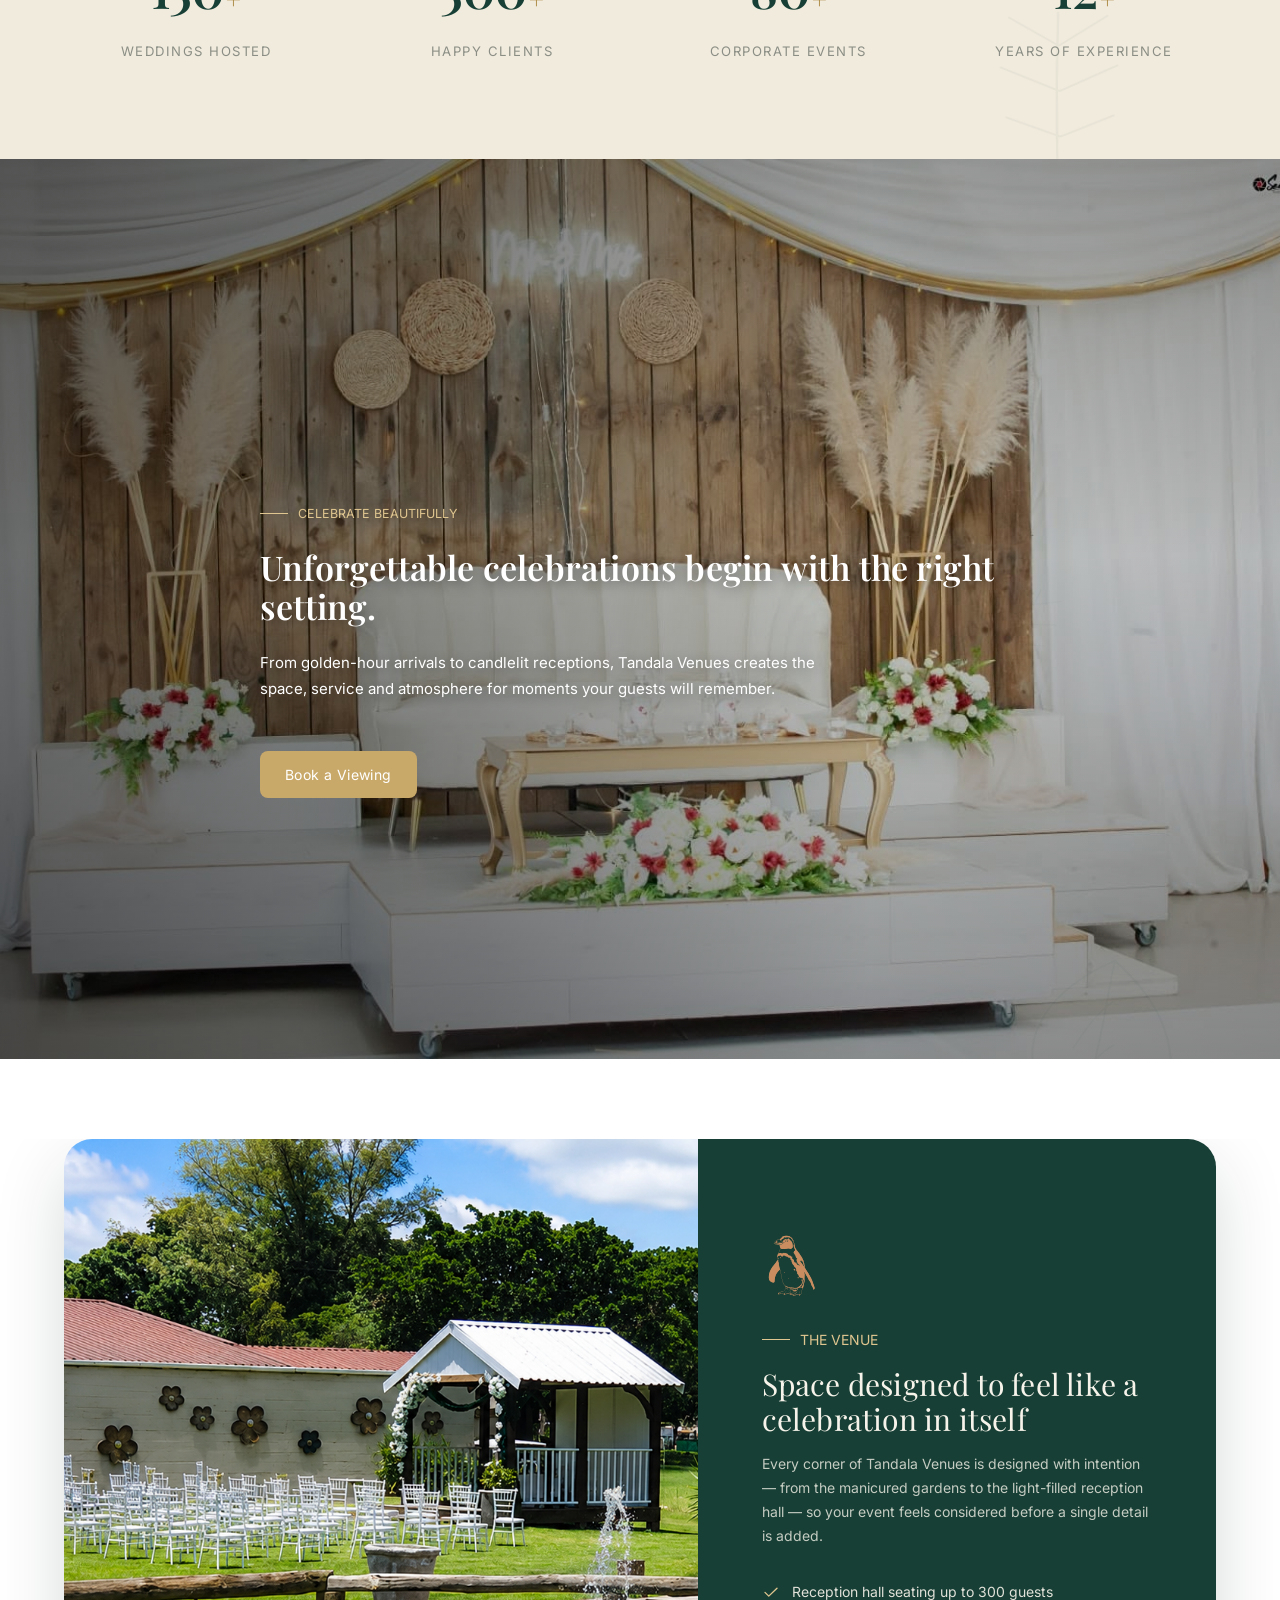
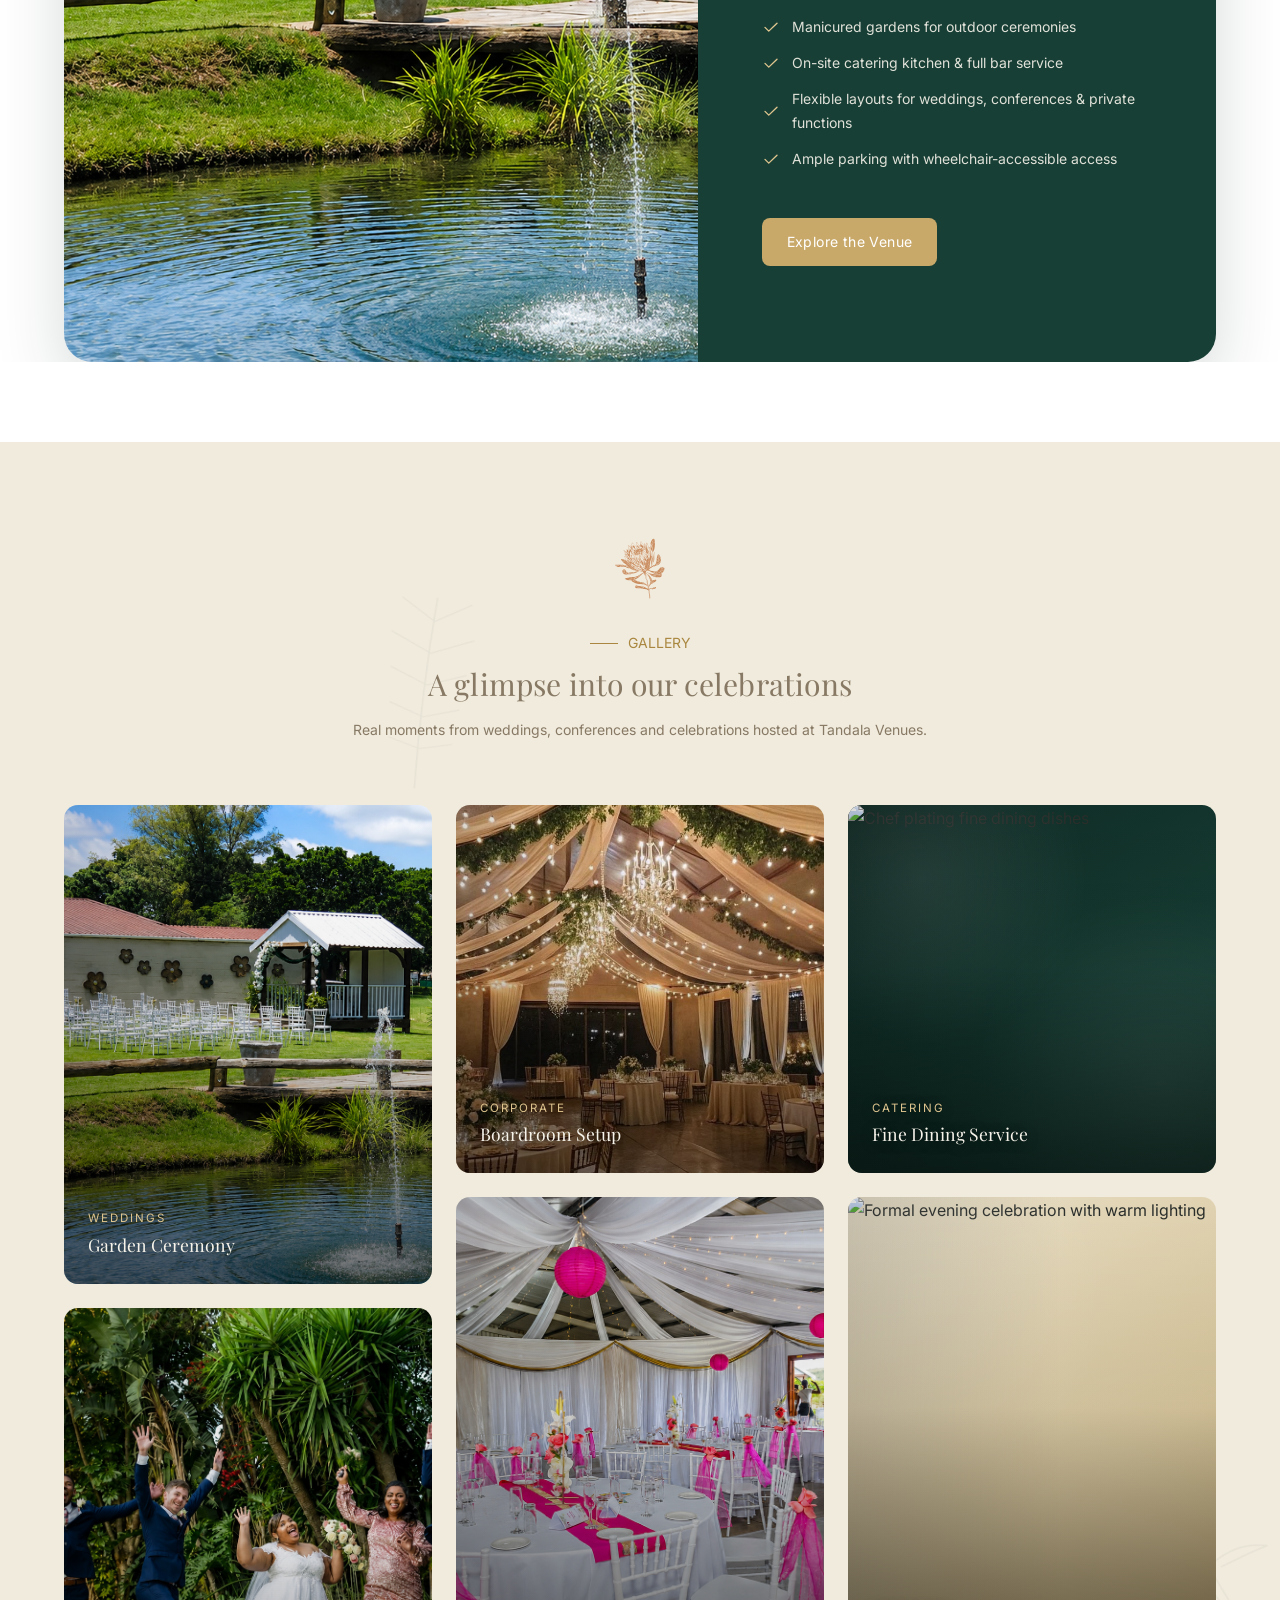
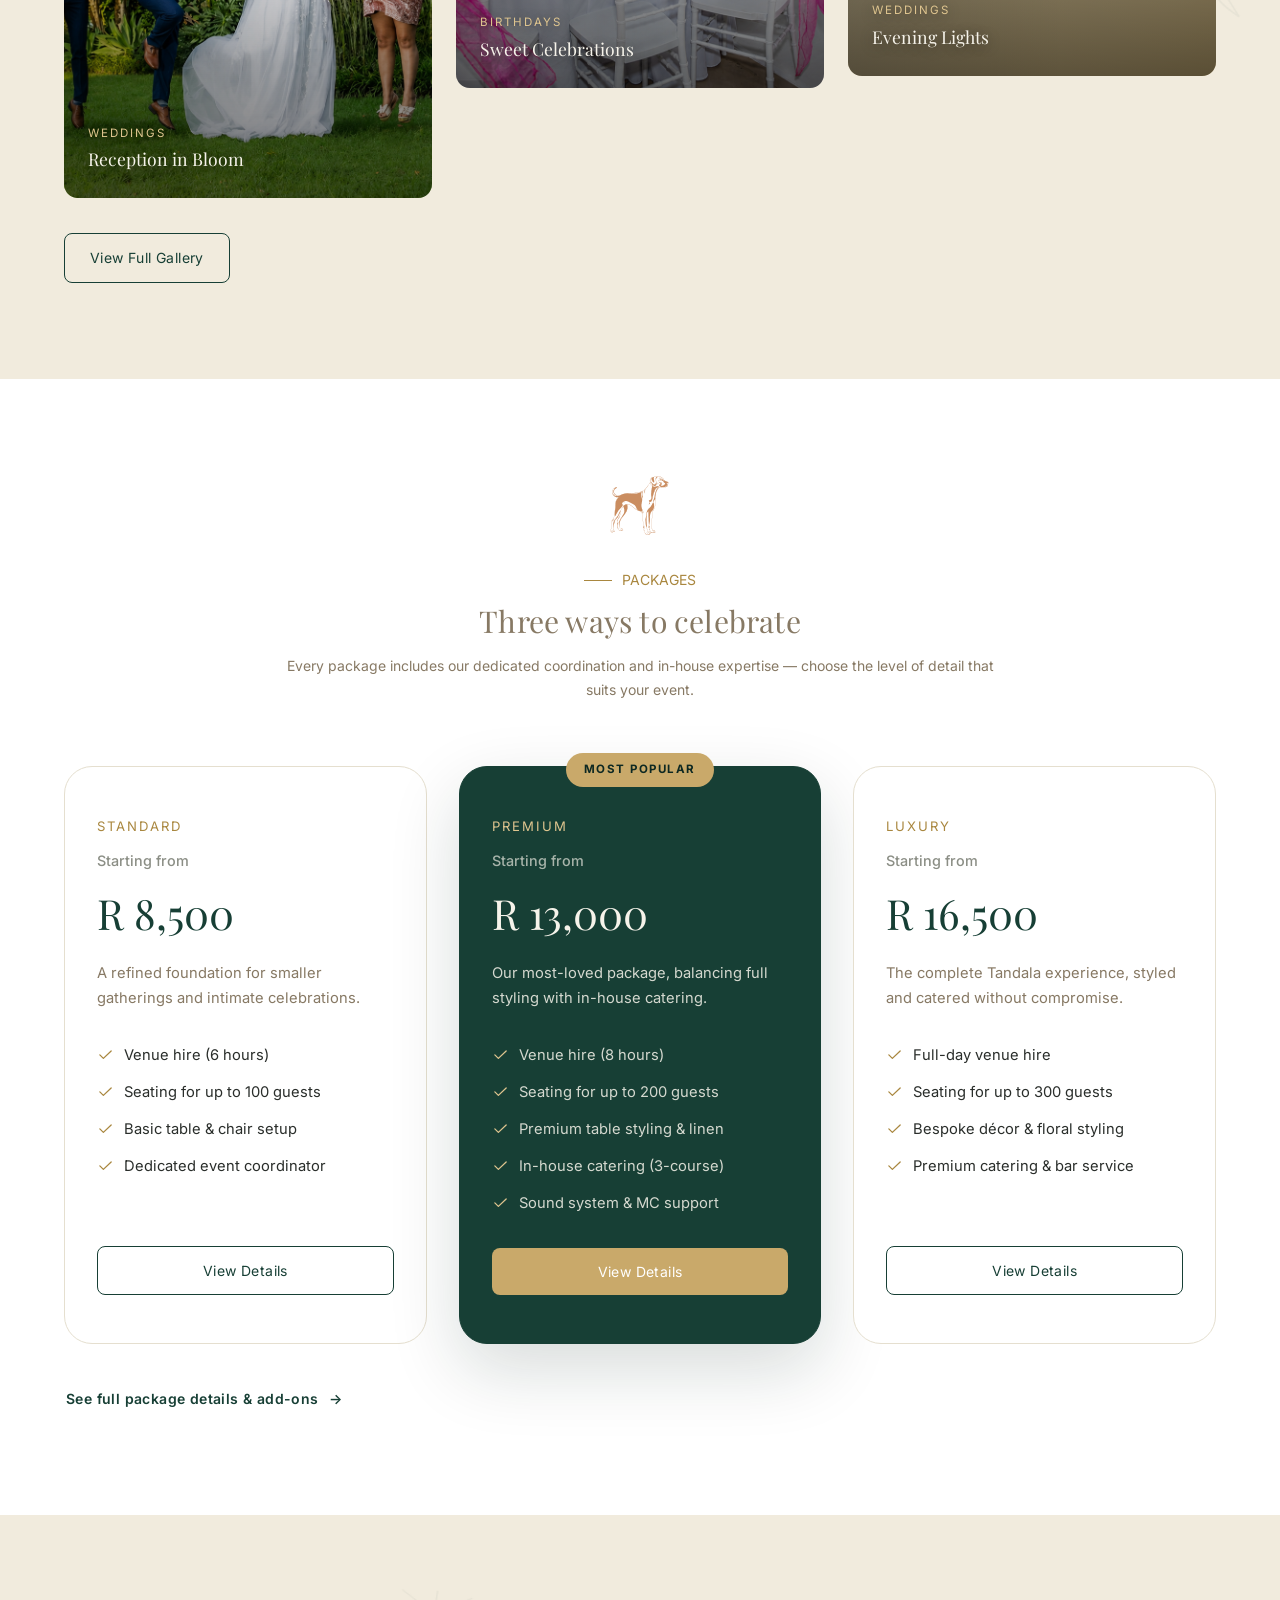
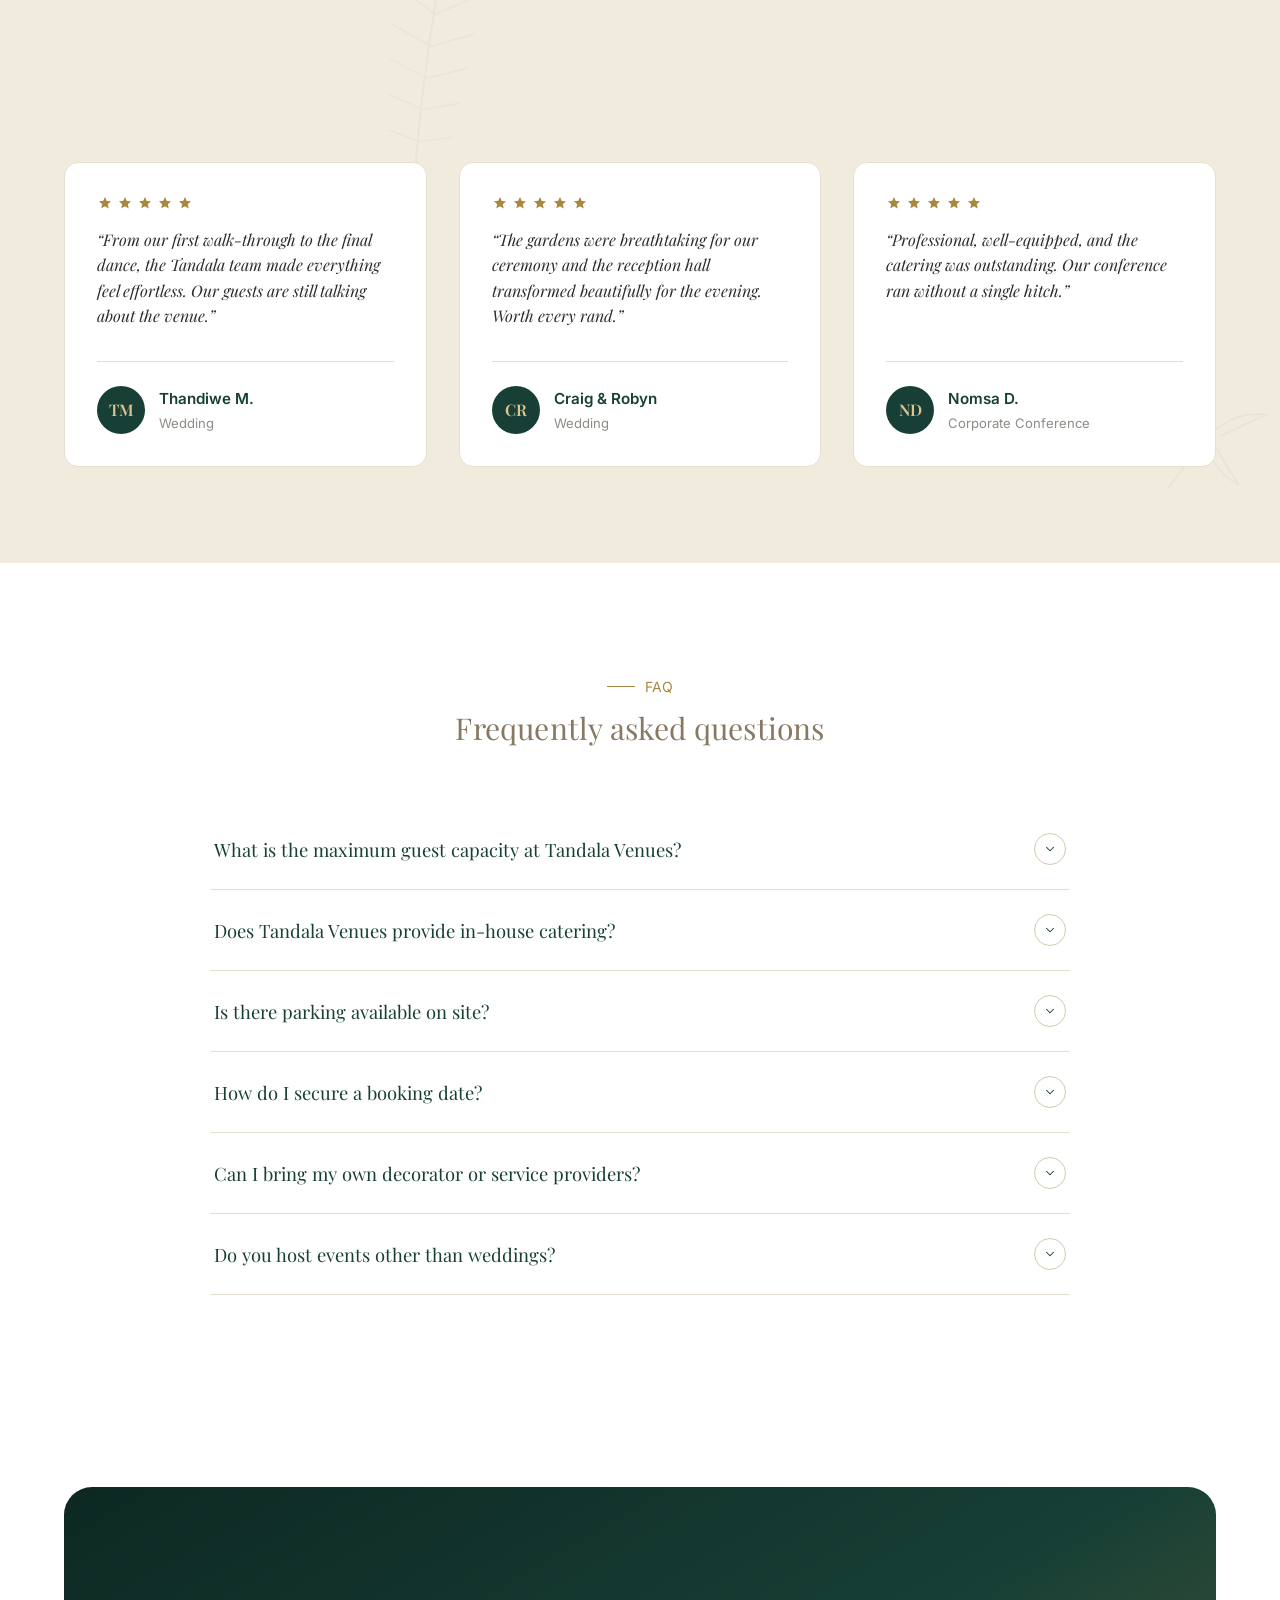
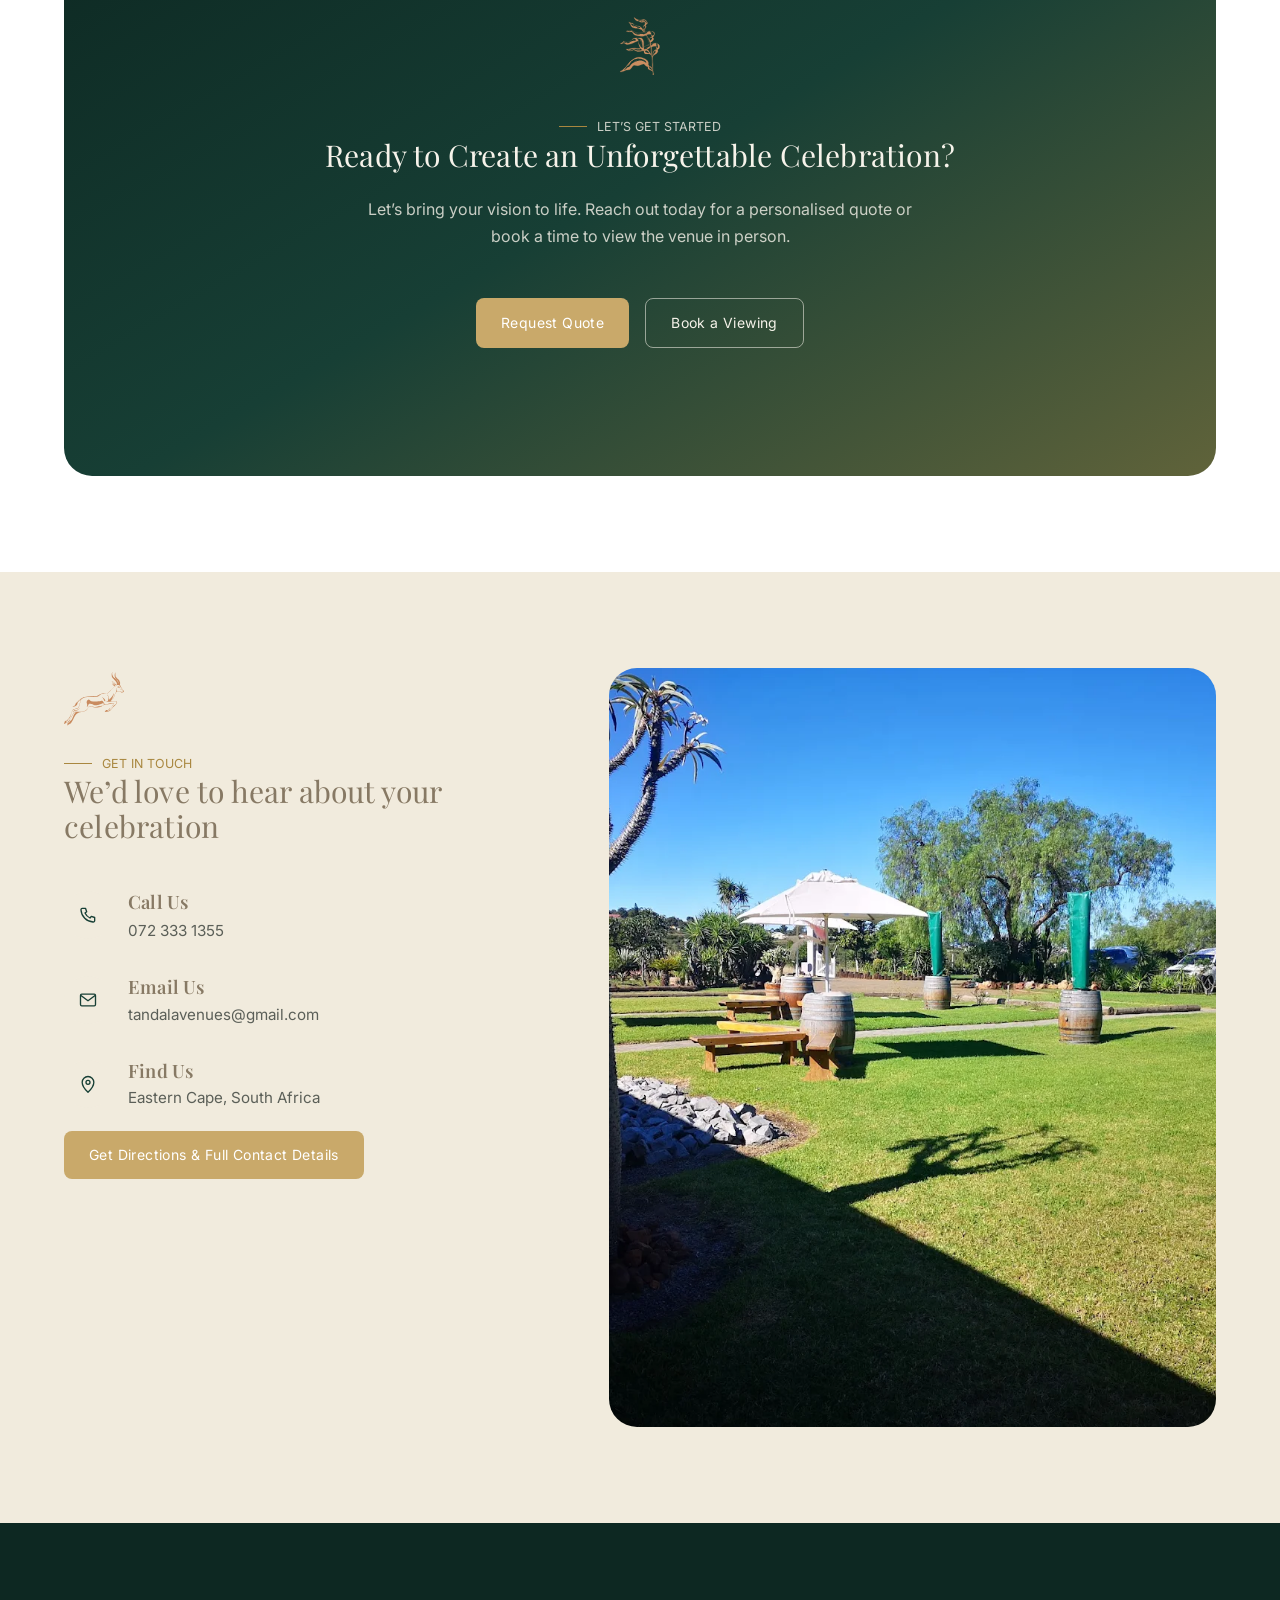
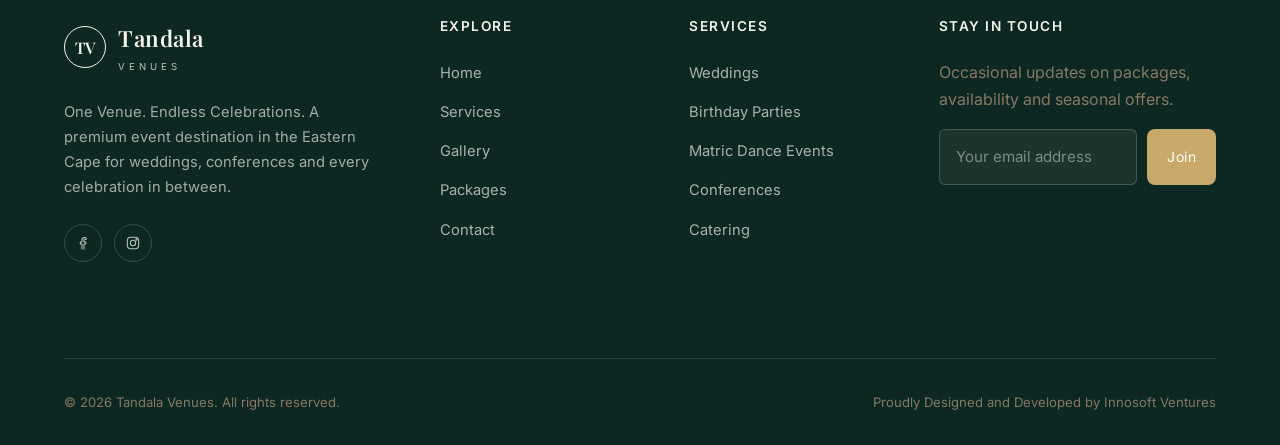
==== commit e631e764: "fix: update links in index.html to use relative paths" ====
--- a/index.html
+++ b/index.html
@@ -127,8 +127,8 @@
         <h1>One Venue.<br><em>Endless</em> Celebrations.</h1>
         <p class="lead" style="font-size: 14px;">Tandala Venues brings elegant spaces, exceptional catering and personalised service together &mdash; creating celebrations your guests will remember for years to come.</p>
         <div class="hero-actions">
-          <a href="contact.html#contact-form" class="btn btn-primary btn-lg" style="background-color: #fff; color: #000;">Book a Viewing</a>
-          <a href="contact.html" class="btn btn-outline btn-lg">Request a Quote</a>
+          <a href="./HTML/contact.html#contact-form" class="btn btn-primary btn-lg" style="background-color: #fff; color: #000;">Book a Viewing</a>
+          <a href="./HTML/contact.html#contact-form" class="btn btn-outline btn-lg">Request a Quote</a>
         </div>
       </div>
     </div>
@@ -184,7 +184,7 @@
             <div class="service-icon"><svg width="24" height="24"><use href="#icon-heart"></use></svg></div>
             <h3>Weddings</h3>
             <p>Say &ldquo;I do&rdquo; in a setting built for romance &mdash; from intimate garden ceremonies to grand reception celebrations.</p>
-            <a href="services.html#weddings" class="service-link">Learn More <svg width="15" height="15"><use href="#icon-arrow-right"></use></svg></a>
+            <a href="./HTML/services.html#weddings" class="service-link">Learn More <svg width="15" height="15"><use href="#icon-arrow-right"></use></svg></a>
           </div>
         </article>
         <article class="service-card service-card--birthdays reveal stagger-1">
@@ -192,7 +192,7 @@
             <div class="service-icon"><svg width="24" height="24"><use href="#icon-cake"></use></svg></div>
             <h3>Birthday Parties</h3>
             <p>Milestone birthdays and kids&rsquo; parties alike, styled and catered to suit the occasion and the guest of honour.</p>
-            <a href="services.html#birthdays" class="service-link">Learn More <svg width="15" height="15"><use href="#icon-arrow-right"></use></svg></a>
+            <a href="./HTML/services.html#birthdays" class="service-link">Learn More <svg width="15" height="15"><use href="#icon-arrow-right"></use></svg></a>
           </div>
         </article>
         <article class="service-card service-card--matric reveal stagger-2">
@@ -200,7 +200,7 @@
             <div class="service-icon"><svg width="24" height="24"><use href="#icon-cap"></use></svg></div>
             <h3>Matric Dance Events</h3>
             <p>A polished, secure setting for matric dances, with dedicated photo areas and full event coordination.</p>
-            <a href="services.html#matric" class="service-link">Learn More <svg width="15" height="15"><use href="#icon-arrow-right"></use></svg></a>
+            <a href="./HTML/services.html#matric" class="service-link">Learn More <svg width="15" height="15"><use href="#icon-arrow-right"></use></svg></a>
           </div>
         </article>
         <article class="service-card service-card--conferences reveal stagger-3">
@@ -208,7 +208,7 @@
             <div class="service-icon"><svg width="24" height="24"><use href="#icon-briefcase"></use></svg></div>
             <h3>Conferences</h3>
             <p>Professional meeting and conference spaces equipped for corporate gatherings, seminars and workshops.</p>
-            <a href="services.html#conferences" class="service-link">Learn More <svg width="15" height="15"><use href="#icon-arrow-right"></use></svg></a>
+            <a href="./HTML/services.html#conferences" class="service-link">Learn More <svg width="15" height="15"><use href="#icon-arrow-right"></use></svg></a>
           </div>
         </article>
         <article class="service-card service-card--family reveal">
@@ -216,7 +216,7 @@
             <div class="service-icon"><svg width="24" height="24"><use href="#icon-users"></use></svg></div>
             <h3>Family Ceremonies</h3>
             <p>Christenings, memorials, reunions and cultural ceremonies hosted with warmth and personal care.</p>
-            <a href="services.html#family" class="service-link">Learn More <svg width="15" height="15"><use href="#icon-arrow-right"></use></svg></a>
+            <a href="./HTML/services.html#family" class="service-link">Learn More <svg width="15" height="15"><use href="#icon-arrow-right"></use></svg></a>
           </div>
         </article>
         <article class="service-card service-card--catering reveal stagger-1">
@@ -224,7 +224,7 @@
             <div class="service-icon"><svg width="24" height="24"><use href="#icon-utensils"></use></svg></div>
             <h3>Catering</h3>
             <p>In-house catering with customisable menus, from plated fine dining to relaxed buffet-style service.</p>
-            <a href="services.html#catering" class="service-link">Learn More <svg width="15" height="15"><use href="#icon-arrow-right"></use></svg></a>
+            <a href="./HTML/services.html#catering" class="service-link">Learn More <svg width="15" height="15"><use href="#icon-arrow-right"></use></svg></a>
           </div>
         </article>
         <article class="service-card service-card--private reveal stagger-2">
@@ -232,7 +232,7 @@
             <div class="service-icon"><svg width="24" height="24"><use href="#icon-sparkles"></use></svg></div>
             <h3>Private Functions</h3>
             <p>Anniversaries, engagement parties and private celebrations tailored entirely around you.</p>
-            <a href="services.html#private" class="service-link">Learn More <svg width="15" height="15"><use href="#icon-arrow-right"></use></svg></a>
+            <a href="./HTML/services.html#private" class="service-link">Learn More <svg width="15" height="15"><use href="#icon-arrow-right"></use></svg></a>
           </div>
         </article>
       </div>
@@ -376,7 +376,7 @@
         <div class="gallery-item h-lg img-reveal from-right"><img class="art-panel tone-ivory" src="https://images.unsplash.com/photo-1527529482837-4698179dc6ce?auto=format&amp;fit=crop&amp;w=1000&amp;q=85" alt="Formal evening celebration with warm lighting"><div class="gallery-overlay"><div class="gallery-caption"><span class="cat">Weddings</span><span class="title">Evening Lights</span></div></div></div>
       </div>
       <div class="section-actions reveal">
-        <a href="gallery.html" class="btn btn-outline-dark" style="margin-top: 35px;">View Full Gallery</a>
+        <a href="./HTML/gallery.html" class="btn btn-outline-dark" style="margin-top: 35px;">View Full Gallery</a>
       </div>
     </div>
   </section>
@@ -409,7 +409,7 @@
             <li><svg><use href="#icon-check"></use></svg> Basic table &amp; chair setup</li>
             <li><svg><use href="#icon-check"></use></svg> Dedicated event coordinator</li>
           </ul>
-          <a href="packages.html#standard" class="btn btn-outline-dark btn-block">View Details</a>
+          <a href="./HTML/packages.html#standard" class="btn btn-outline-dark btn-block">View Details</a>
         </article>
         <article class="package-card is-featured reveal stagger-1">
           <span class="package-badge">Most Popular</span>
@@ -423,7 +423,7 @@
             <li><svg><use href="#icon-check"></use></svg> In-house catering (3-course)</li>
             <li><svg><use href="#icon-check"></use></svg> Sound system &amp; MC support</li>
           </ul>
-          <a href="packages.html#premium" class="btn btn-primary btn-block">View Details</a>
+          <a href="./HTML/packages.html#premium" class="btn btn-primary btn-block">View Details</a>
         </article>
         <article class="package-card reveal stagger-2">
           <p class="package-name">Luxury</p>
@@ -435,11 +435,11 @@
             <li><svg><use href="#icon-check"></use></svg> Bespoke d&eacute;cor &amp; floral styling</li>
             <li><svg><use href="#icon-check"></use></svg> Premium catering &amp; bar service</li>
           </ul>
-          <a href="packages.html#luxury" class="btn btn-outline-dark btn-block">View Details</a>
+          <a href="./HTML/packages.html#luxury" class="btn btn-outline-dark btn-block">View Details</a>
         </article>
       </div>
       <div class="section-actions reveal">
-        <a href="packages.html" class="btn btn-ghost"  style="margin-top: 35px;">See full package details &amp; add-ons</a>
+        <a href="./HTML/packages.html" class="btn btn-ghost"  style="margin-top: 35px;">See full package details &amp; add-ons</a>
       </div>
     </div>
   </section>
@@ -539,8 +539,8 @@
         <h2>Ready to Create an Unforgettable Celebration?</h2>
         <p>Let&rsquo;s bring your vision to life. Reach out today for a personalised quote or book a time to view the venue in person.</p>
         <div class="hero-actions">
-          <a href="contact.html" class="btn btn-primary btn-lg">Request Quote</a>
-          <a href="contact.html#contact-form" class="btn btn-outline btn-lg">Book a Viewing</a>
+          <a href="./HTML/contact.html" class="btn btn-primary btn-lg">Request Quote</a>
+          <a href="./HTML/contact.html#contact-form" class="btn btn-outline btn-lg">Book a Viewing</a>
         </div>
       </div>
     </div>
@@ -576,7 +576,7 @@
               <div><h4>Find Us</h4><p>Eastern Cape, South Africa</p></div>
             </div>
           </div>
-          <a href="contact.html" class="btn btn-primary btn-spaced" style="margin-top: 20px;">Get Directions &amp; Full Contact Details</a>
+          <a href="./HTML/contact.html" class="btn btn-primary btn-spaced" style="margin-top: 20px;">Get Directions &amp; Full Contact Details</a>
         </div>
         <div class="story-media img-reveal from-right">
           <img class="art-panel tone-deep" src="./Assets/Garden.webp" alt="Welcoming venue exterior surrounded by greenery">
@@ -591,7 +591,7 @@
   <div class="container">
     <div class="grid footer-grid">
       <div class="footer-brand">
-        <a href="index.html" class="nav-logo"><span class="mark" aria-hidden="true">TV</span><span>Tandala<span class="word-sub">Venues</span></span></a>
+        <a href="./HTML/index.html" class="nav-logo"><span class="mark" aria-hidden="true">TV</span><span>Tandala<span class="word-sub">Venues</span></span></a>
         <p>One Venue. Endless Celebrations. A premium event destination in the Eastern Cape for weddings, conferences and every celebration in between.</p>
         <div class="footer-social">
           <a href="#" aria-label="Tandala Venues on Facebook"><svg><use href="#icon-facebook"></use></svg></a>
@@ -601,21 +601,21 @@
       <div class="footer-col">
         <h4>Explore</h4>
         <ul>
-          <li><a href="index.html">Home</a></li>
-          <li><a href="services.html">Services</a></li>
-          <li><a href="gallery.html">Gallery</a></li>
-          <li><a href="packages.html">Packages</a></li>
-          <li><a href="contact.html">Contact</a></li>
+          <li><a href="./HTML/index.html">Home</a></li>
+          <li><a href="./HTML/services.html">Services</a></li>
+          <li><a href="./HTML/gallery.html">Gallery</a></li>
+          <li><a href="./HTML/packages.html">Packages</a></li>
+          <li><a href="./HTML/contact.html">Contact</a></li>
         </ul>
       </div>
       <div class="footer-col">
         <h4>Services</h4>
         <ul>
-          <li><a href="services.html#weddings">Weddings</a></li>
-          <li><a href="services.html#birthdays">Birthday Parties</a></li>
-          <li><a href="services.html#matric">Matric Dance Events</a></li>
-          <li><a href="services.html#conferences">Conferences</a></li>
-          <li><a href="services.html#catering">Catering</a></li>
+          <li><a href="./HTML/services.html#weddings">Weddings</a></li>
+          <li><a href="./HTML/services.html#birthdays">Birthday Parties</a></li>
+          <li><a href="./HTML/services.html#matric">Matric Dance Events</a></li>
+          <li><a href="./HTML/services.html#conferences">Conferences</a></li>
+          <li><a href="./HTML/services.html#catering">Catering</a></li>
         </ul>
       </div>
       <div class="footer-col footer-newsletter">
--- a/CSS/style.css
+++ b/CSS/style.css
@@ -151,8 +151,8 @@
   line-height: 1.15;
   letter-spacing: 0.2px;
 }
-h1{ font-size: 48px; font-weight: 600; }
-h2{ font-size: 36px; }
+h1{ font-size: 34px; font-weight: 600; }
+h2{ font-size: 30px; }
 h3{ font-size: clamp(1.35rem, 2vw, 1.75rem); }
 h4{ font-size: 1.15rem; font-weight: 600; }
 
@@ -236,8 +236,8 @@
 }
 
 .section-badge__icon {
-    width: 80px;
-    height: 81px;
+    width: 60px;
+    height: 61px;
     object-fit: contain;
     flex-shrink: 0;
     user-select: none;
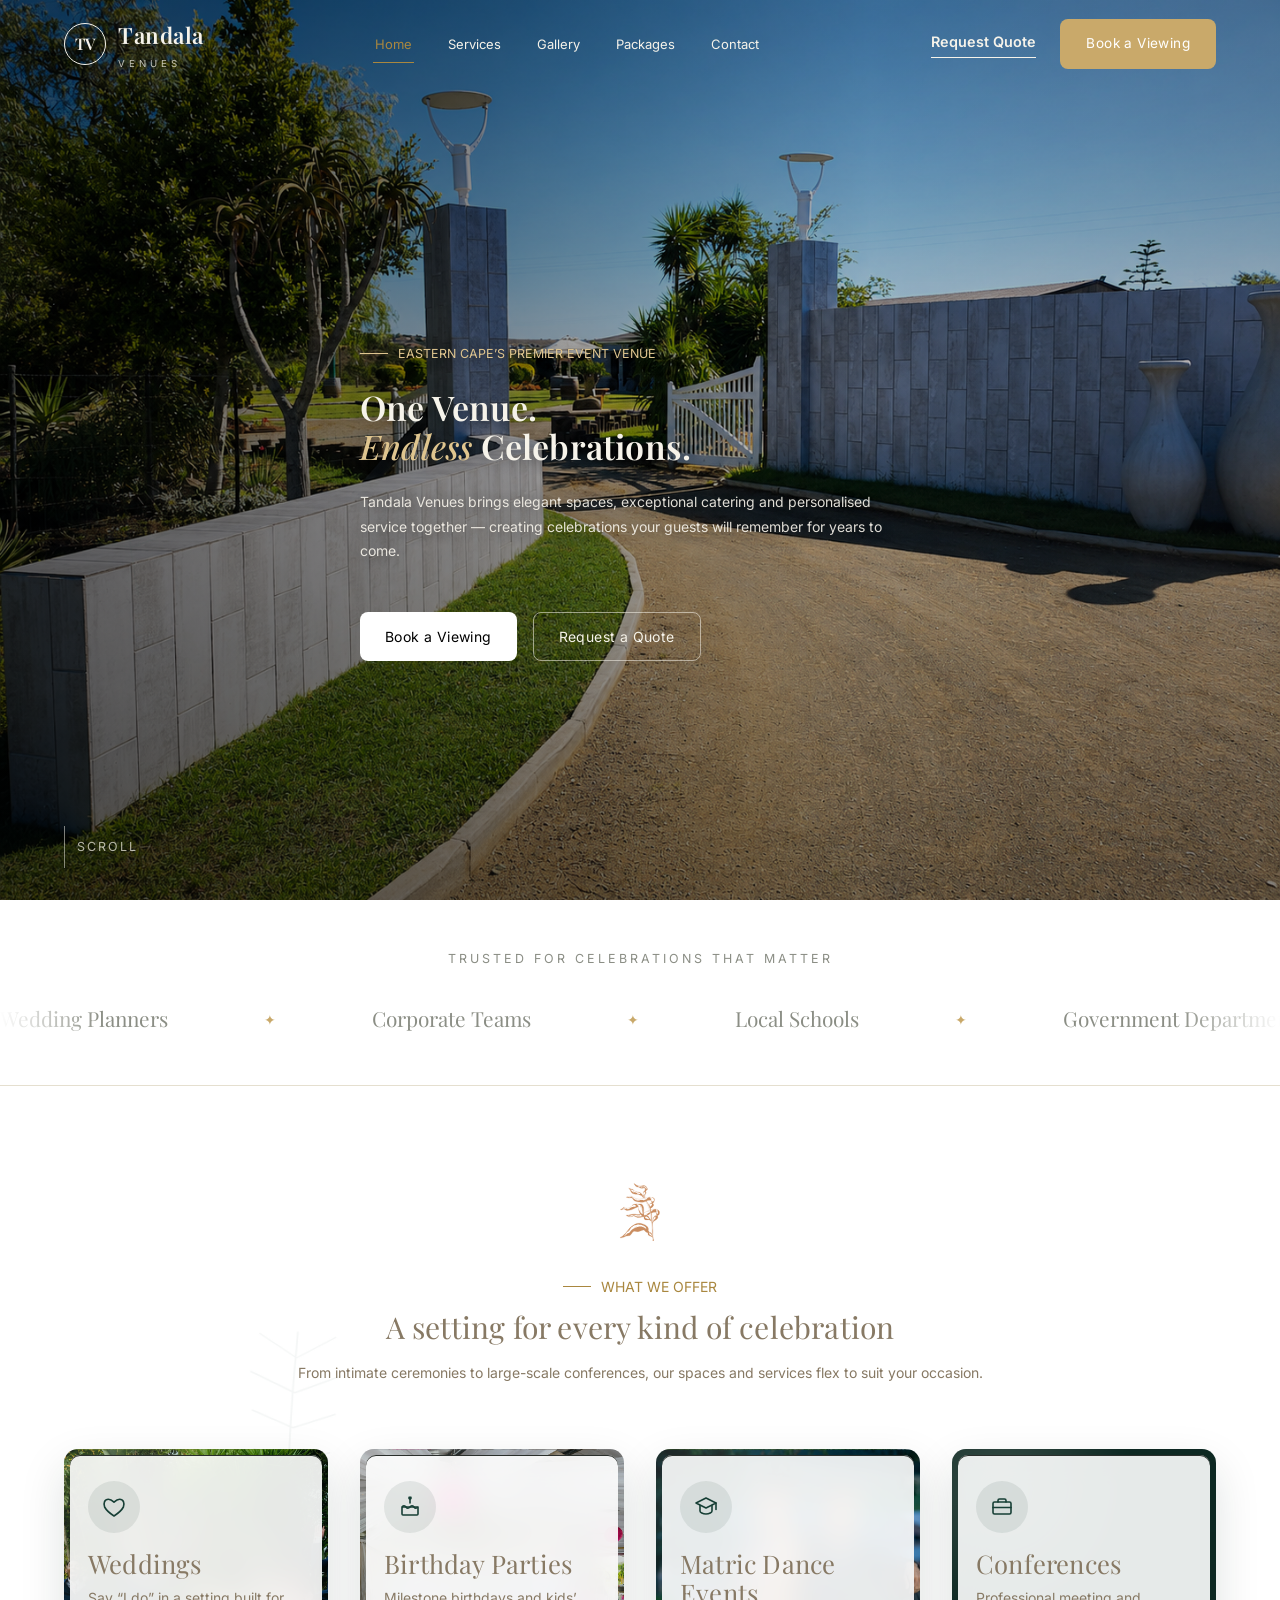
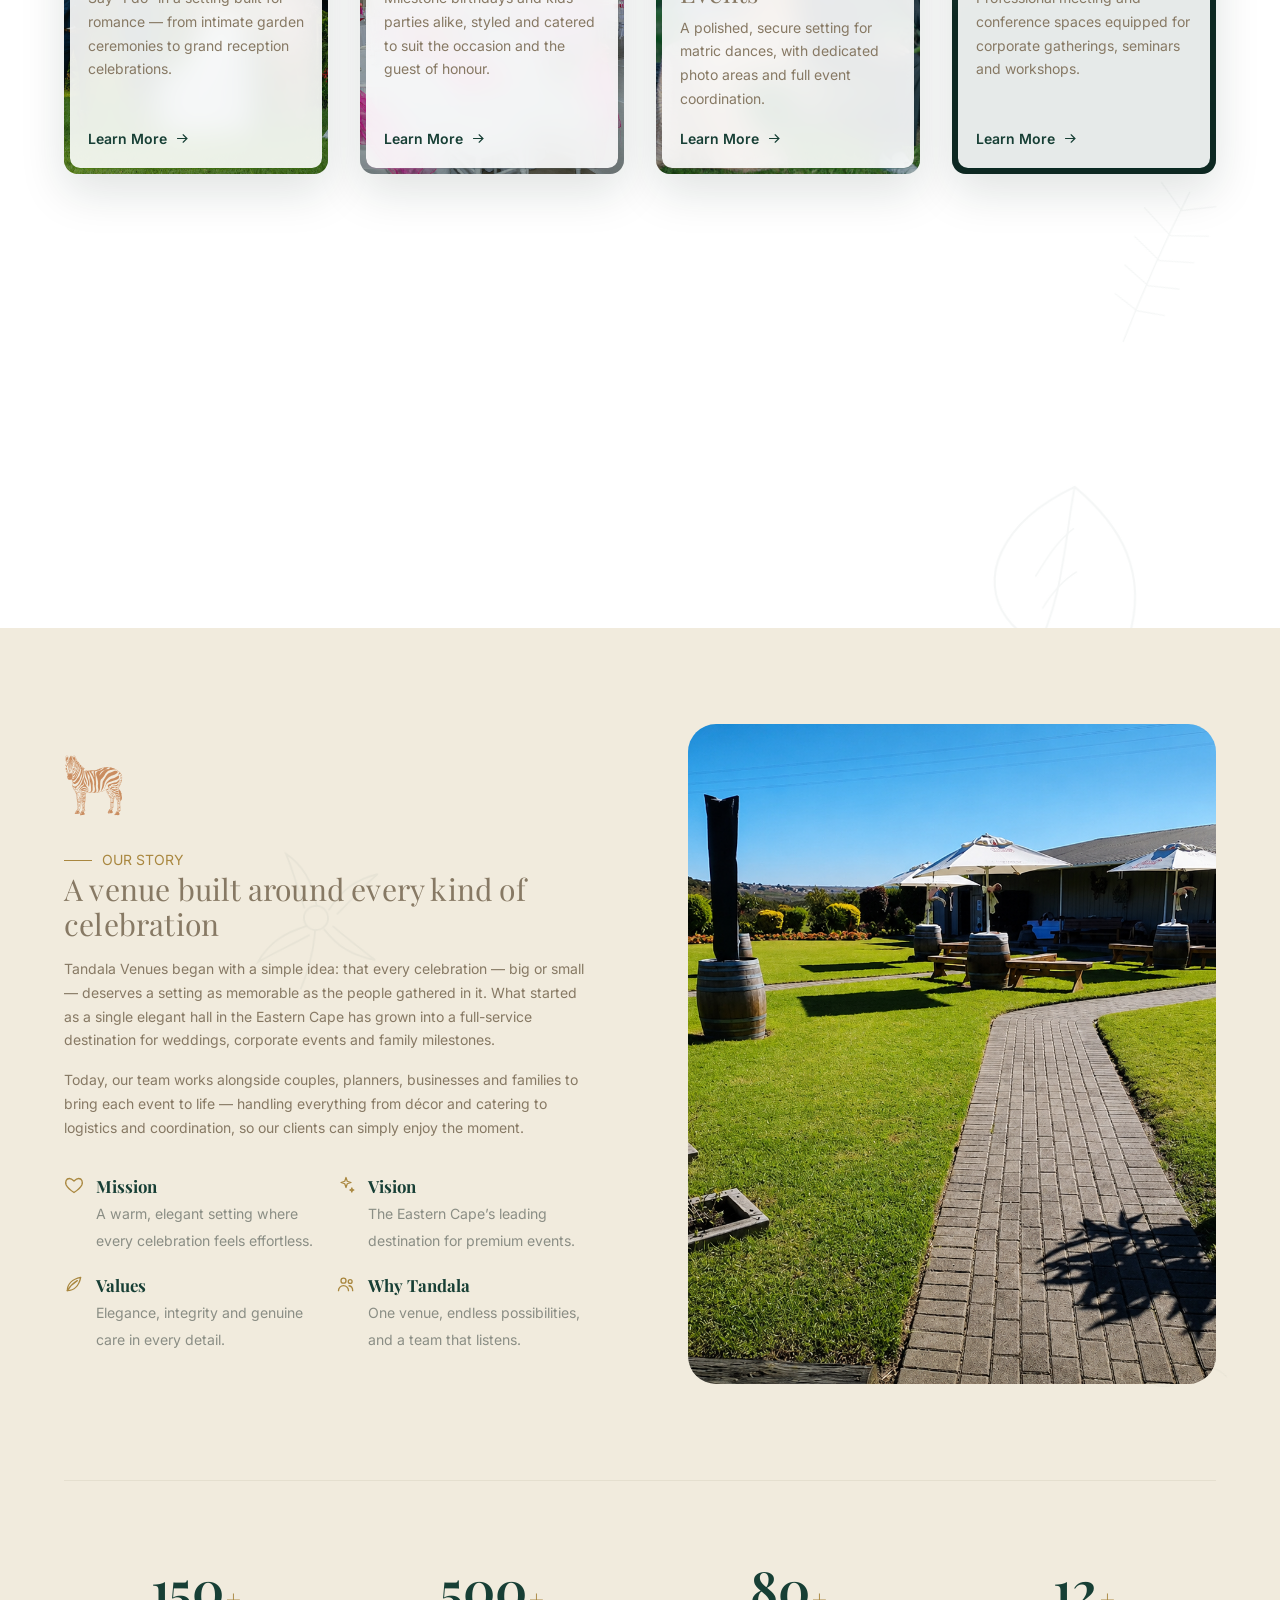
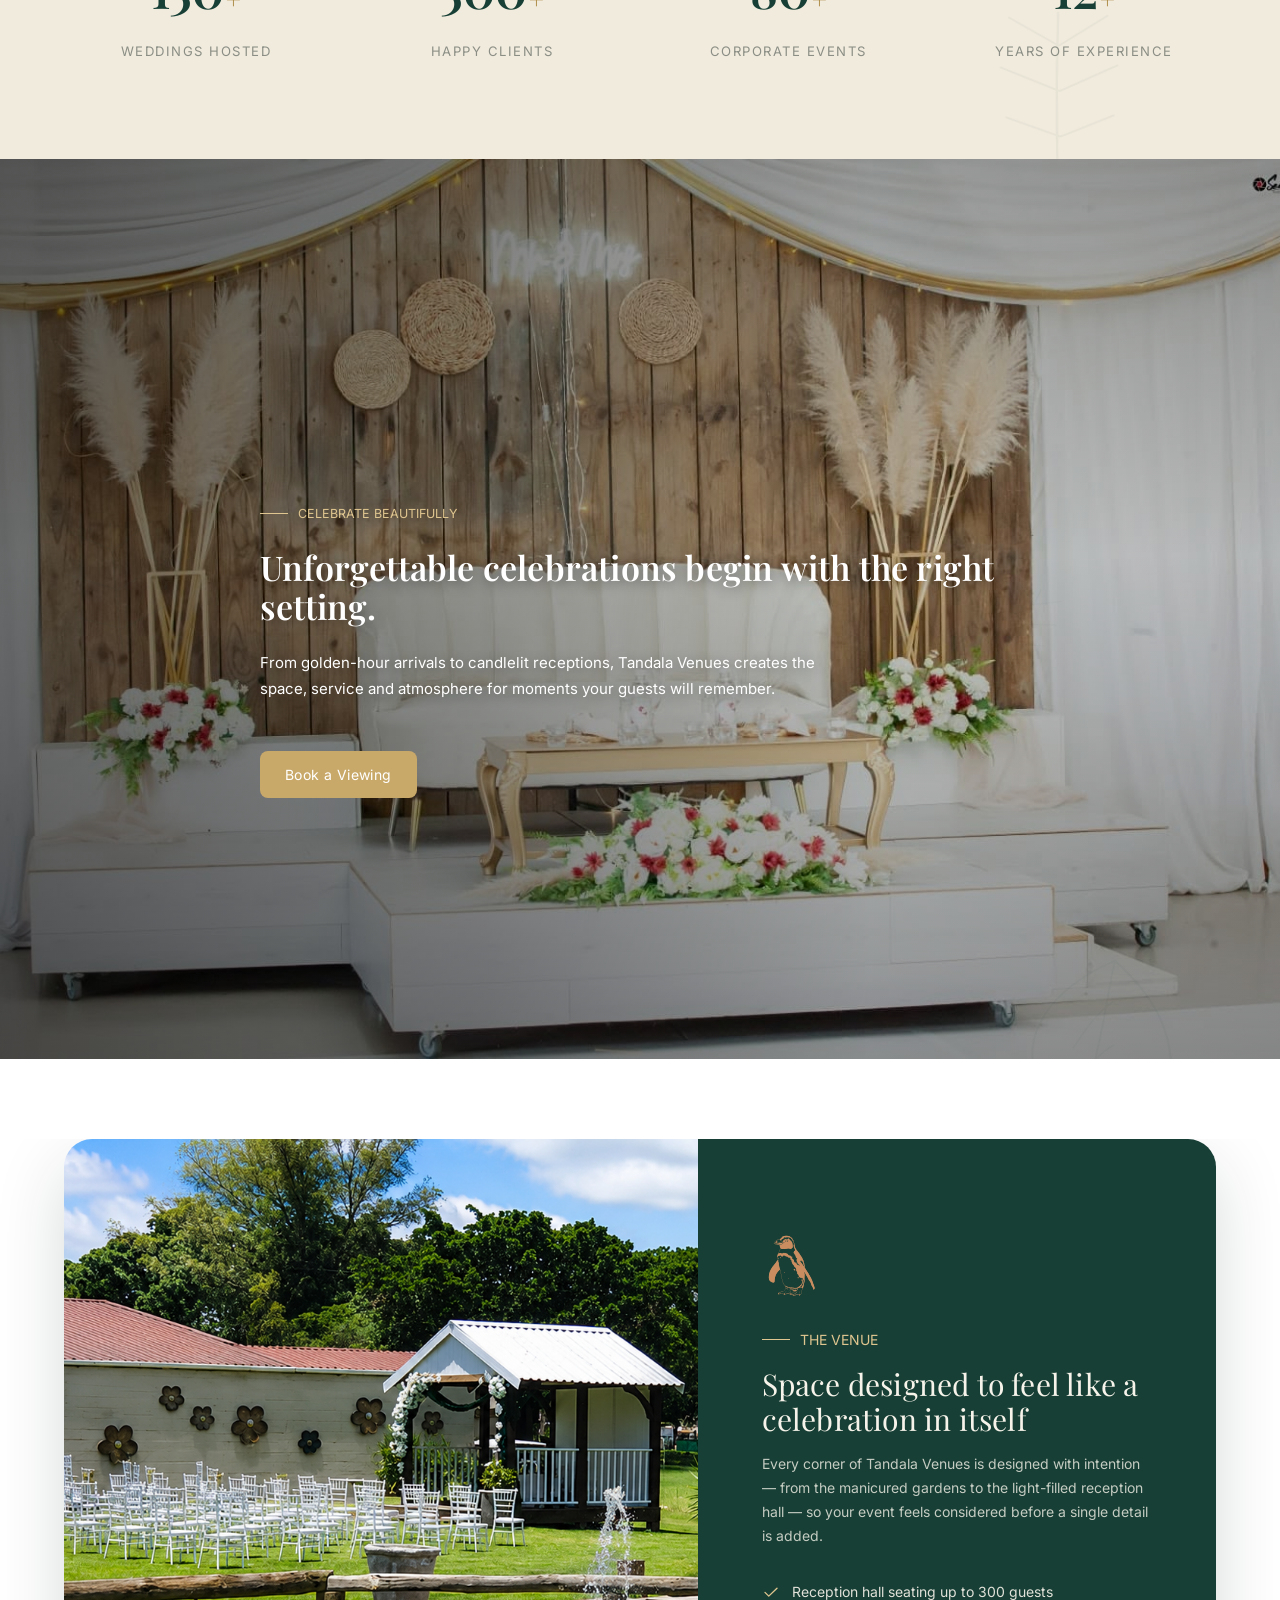
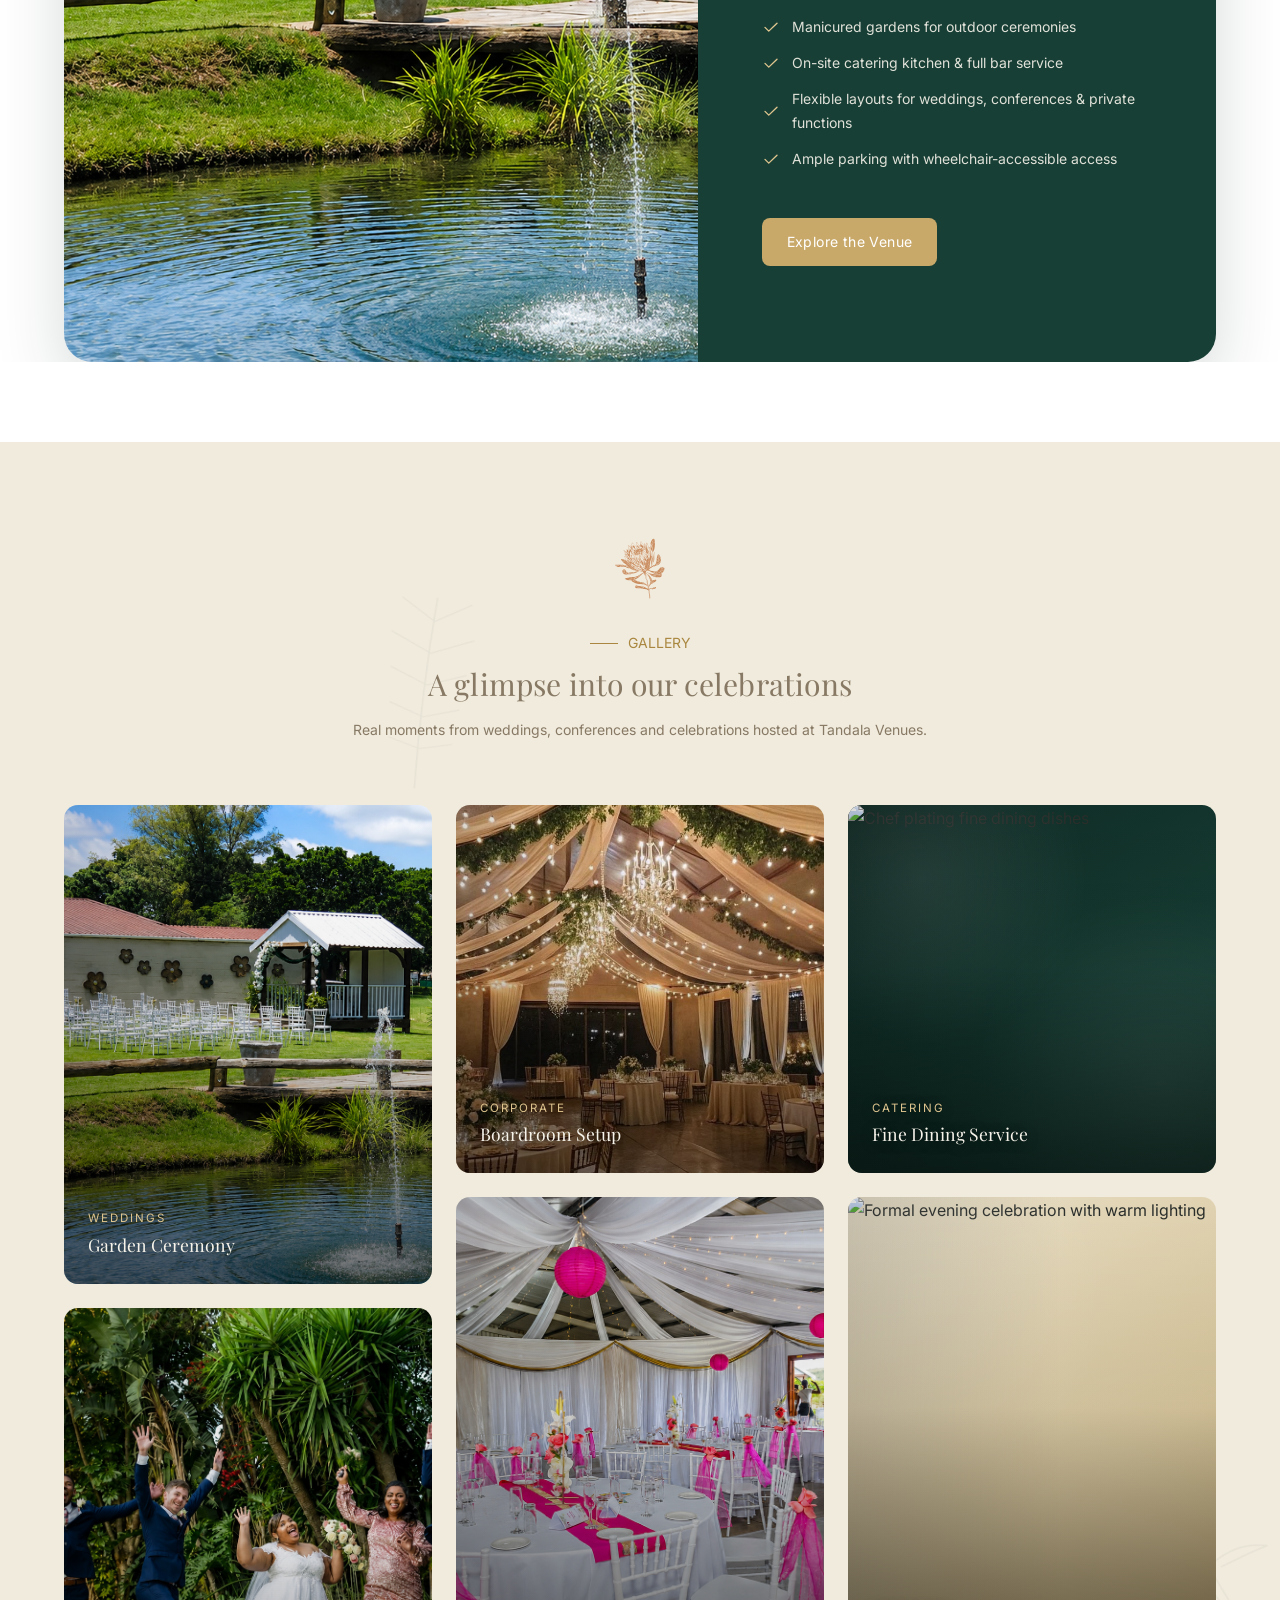
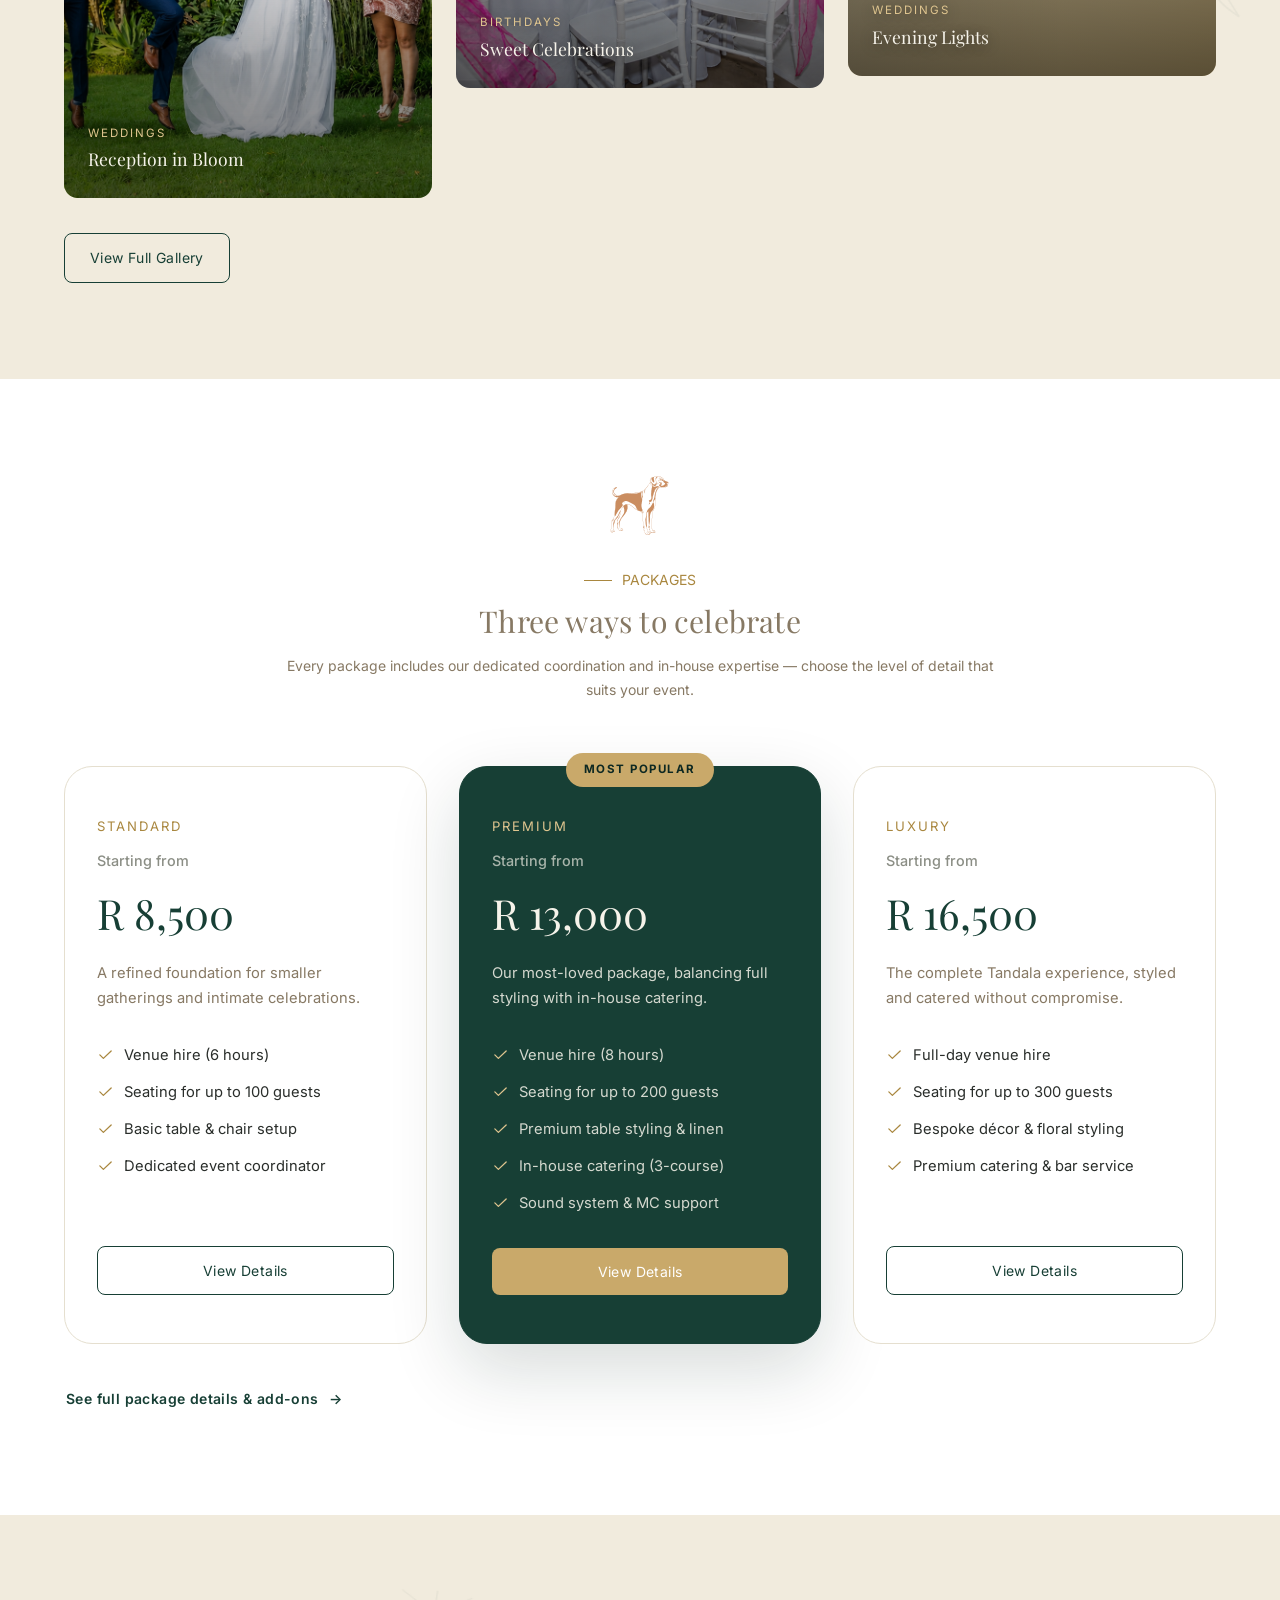
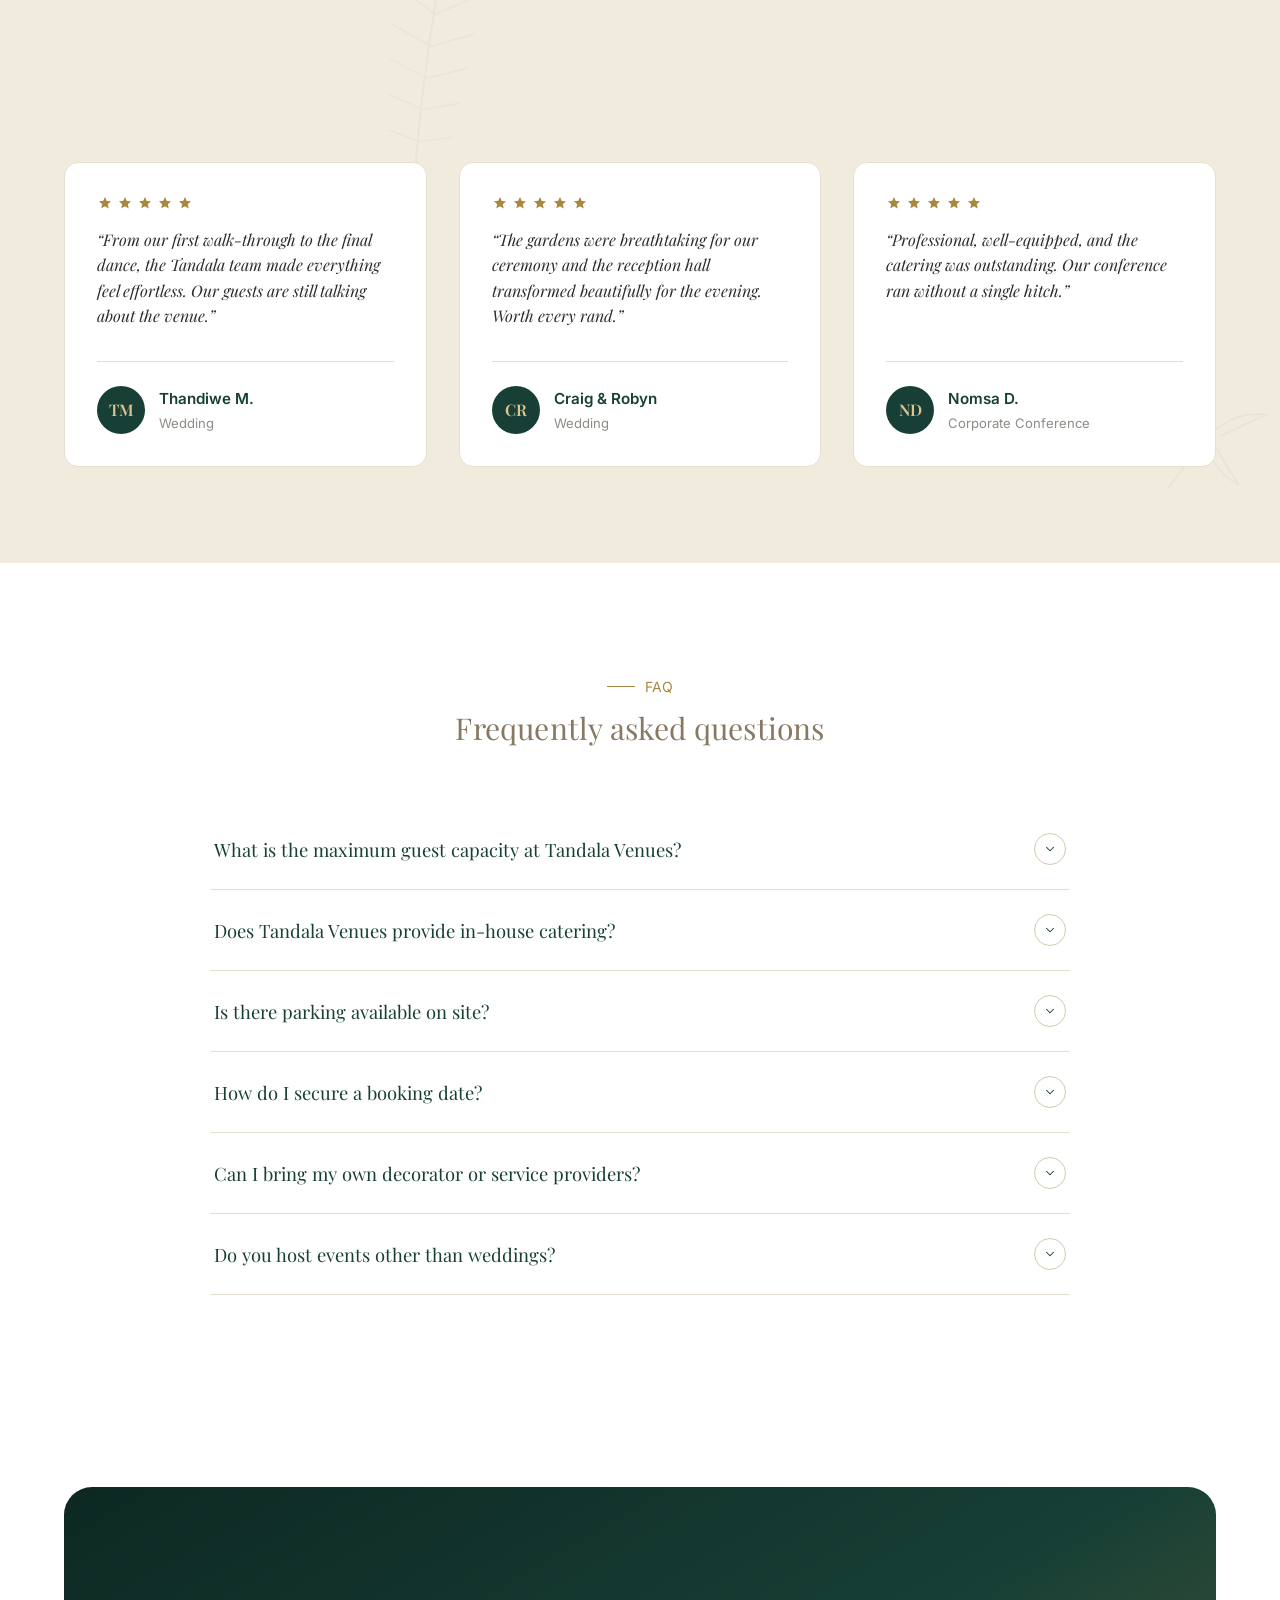
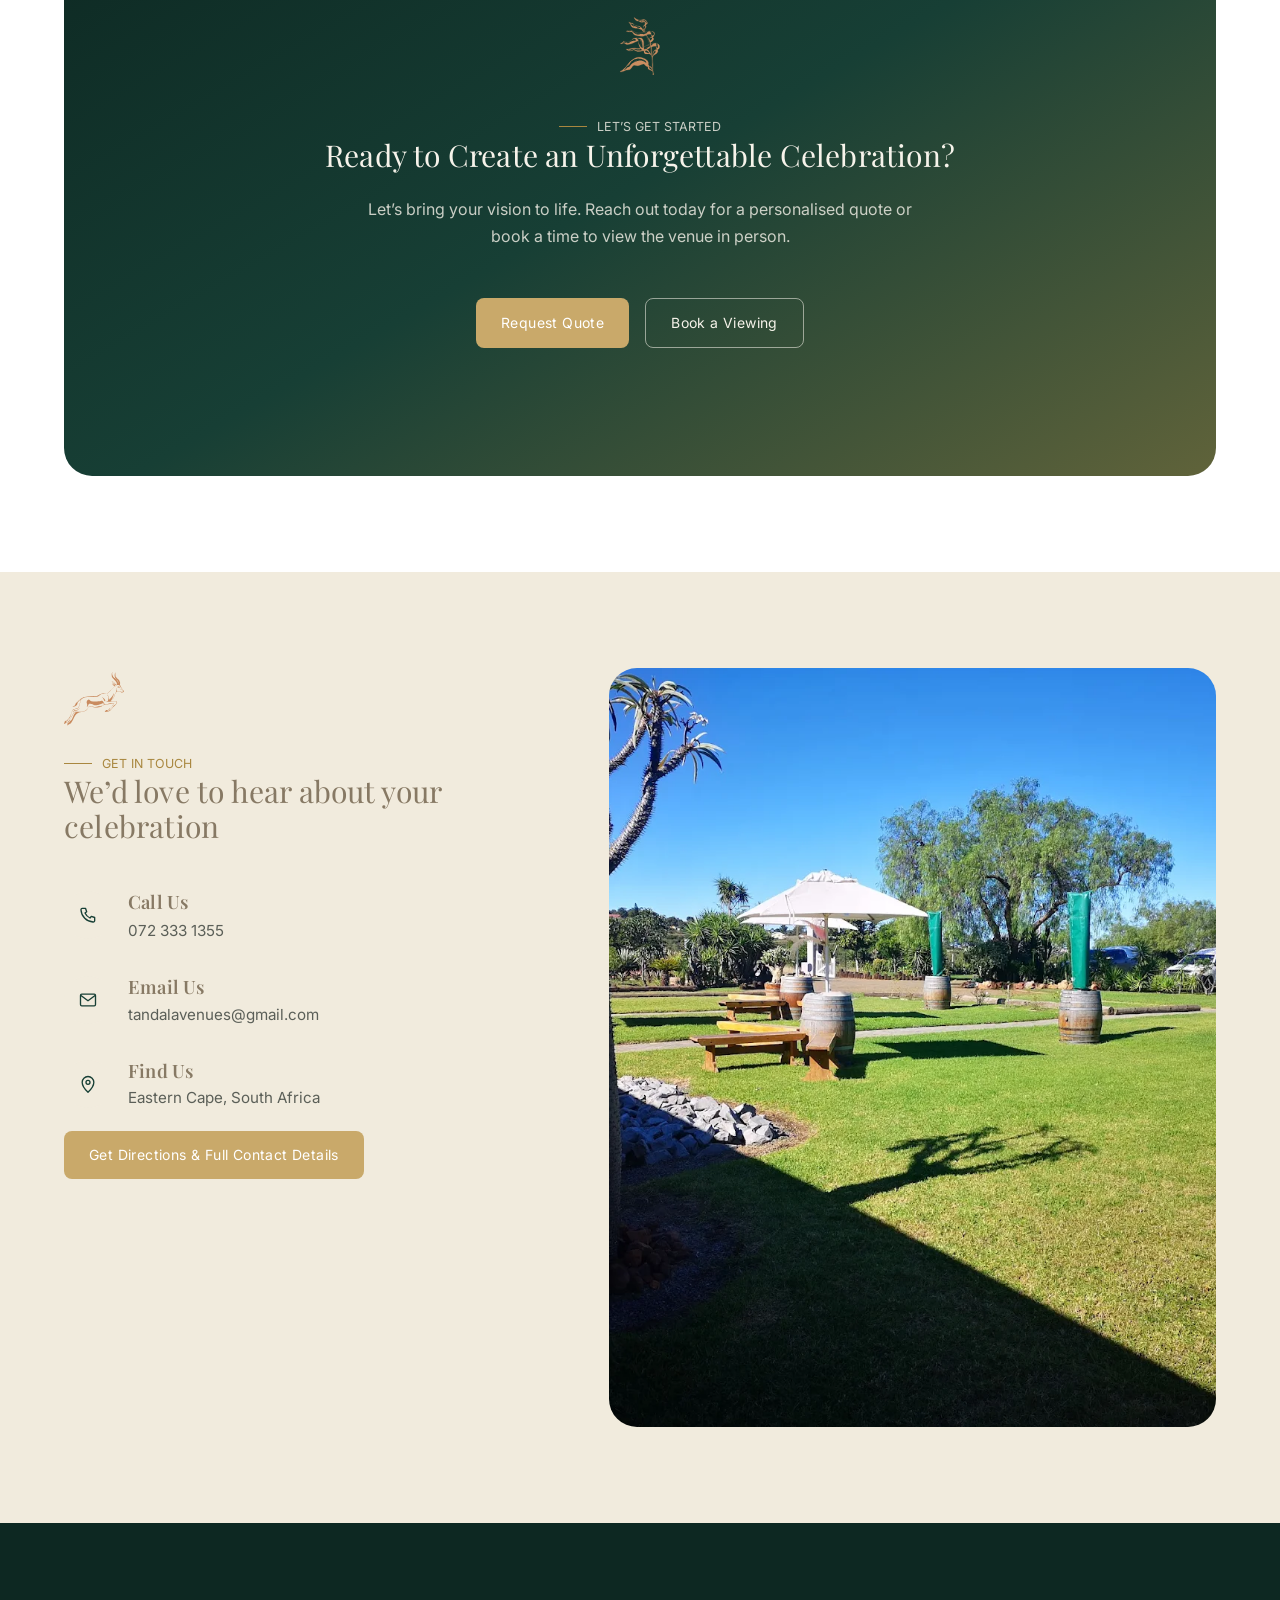
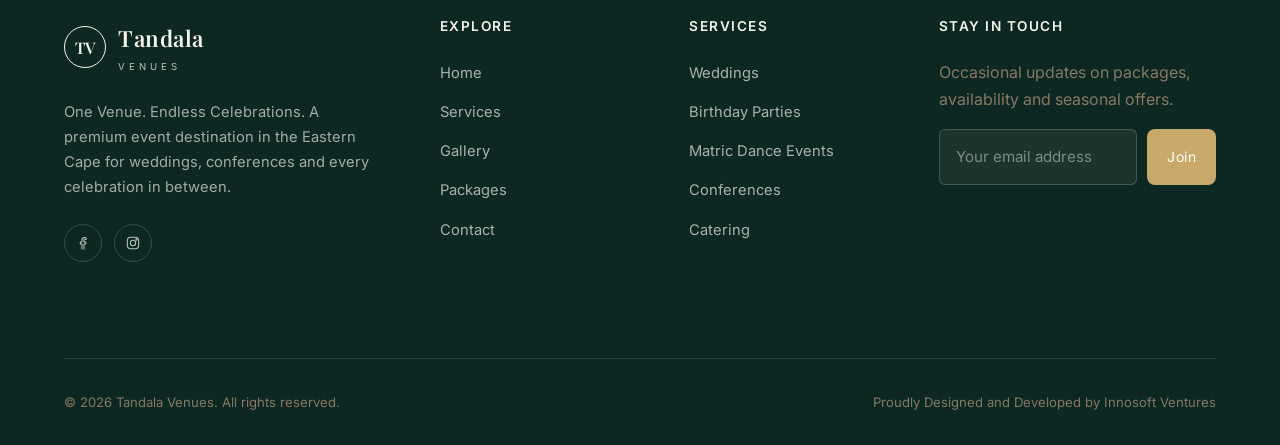
==== commit 68d48207: "fix: update image paths and links in HTML files to use relative paths" ====
--- a/index.html
+++ b/index.html
@@ -311,7 +311,7 @@
         <h1 style="color: #fff;">Unforgettable celebrations begin with the right setting.</h1>
         <p class="lead" style="color: #fff;">From golden-hour arrivals to candlelit receptions, Tandala Venues creates the space, service and atmosphere for moments your guests will remember.</p>
         <div class="hero-actions">
-          <a href="contact.html#contact-form" class="btn btn-primary btn-lg" style="margin-bottom: 20px;">Book a Viewing</a>
+          <a href="./HTML/contact.html#contact-form" class="btn btn-primary btn-lg" style="margin-bottom: 20px;">Book a Viewing</a>
         </div>
       </div>
     </div>
@@ -344,7 +344,7 @@
             <li><svg><use href="#icon-check"></use></svg> Flexible layouts for weddings, conferences &amp; private functions</li>
             <li><svg><use href="#icon-check"></use></svg> Ample parking with wheelchair-accessible access</li>
           </ul>
-          <a href="gallery.html" class="btn btn-primary">Explore the Venue</a>
+          <a href="./HTML/gallery.html" class="btn btn-primary">Explore the Venue</a>
         </div>
       </div>
     </div>
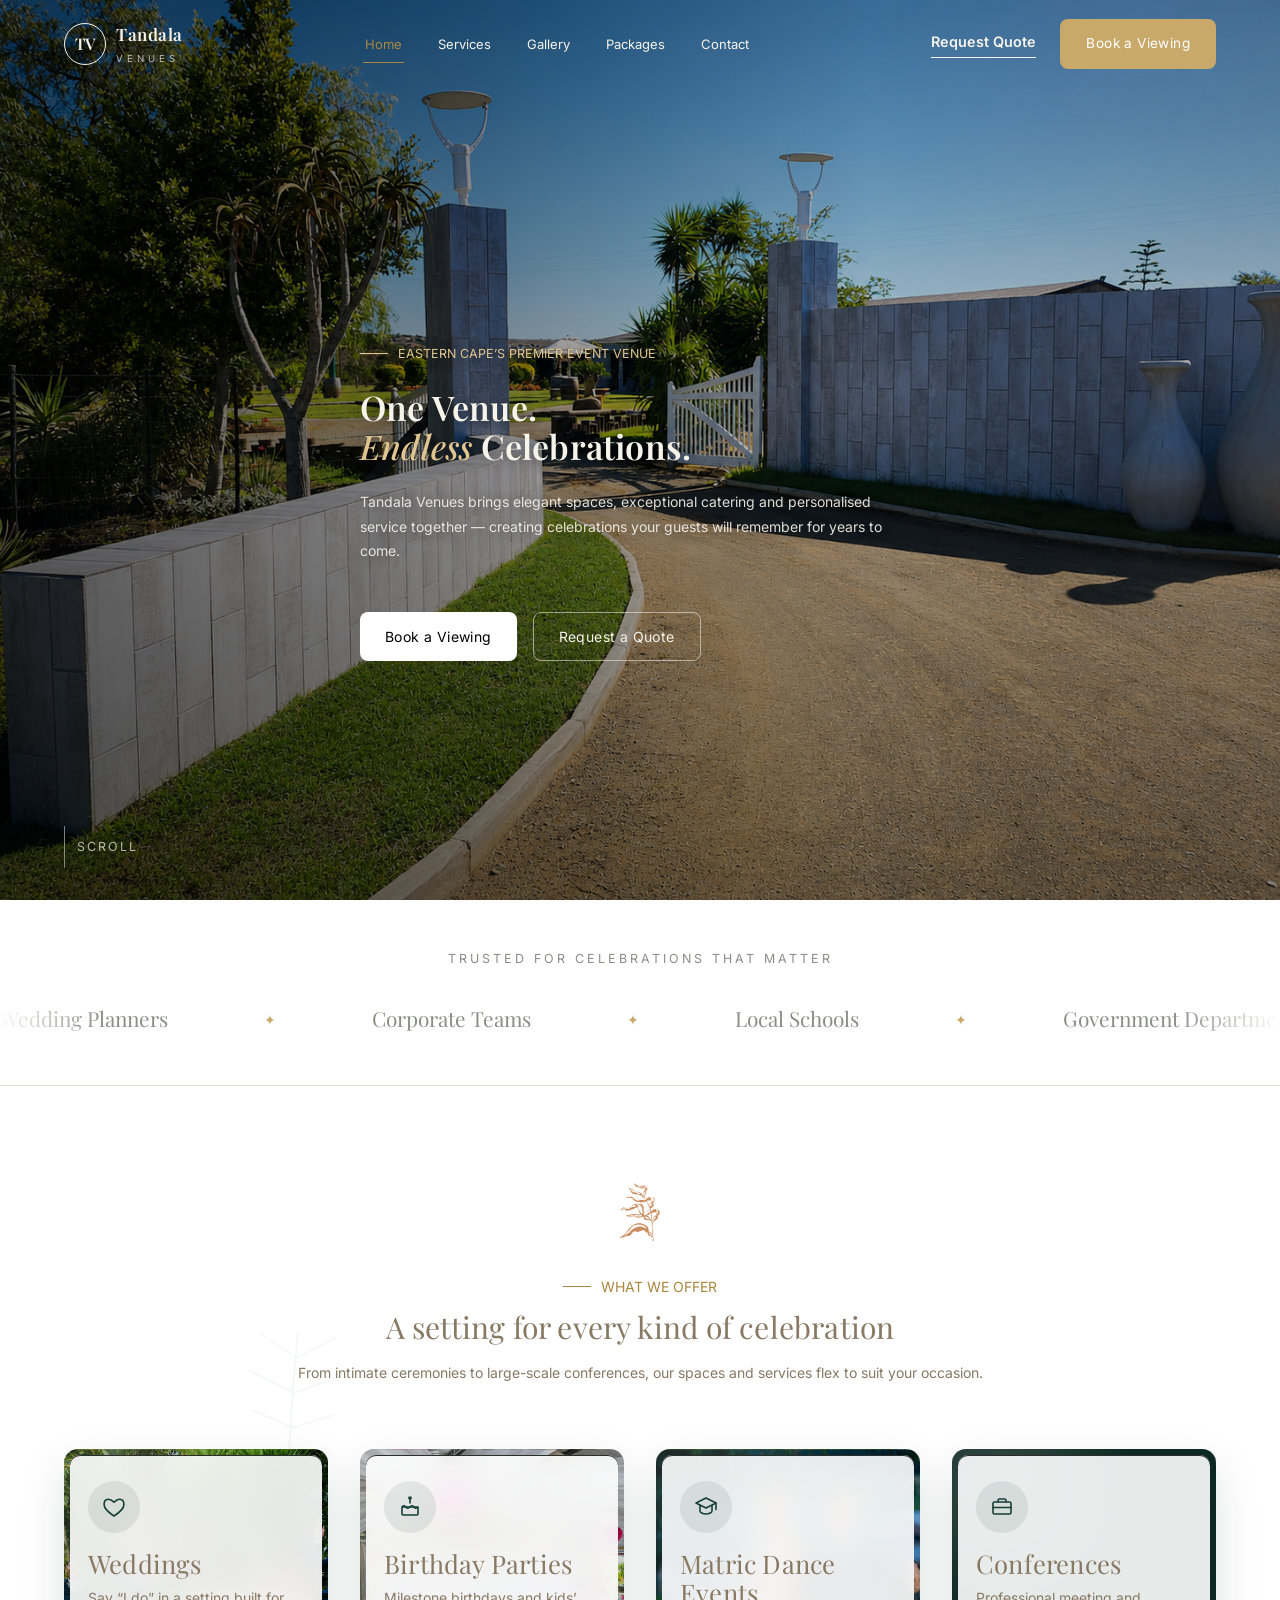
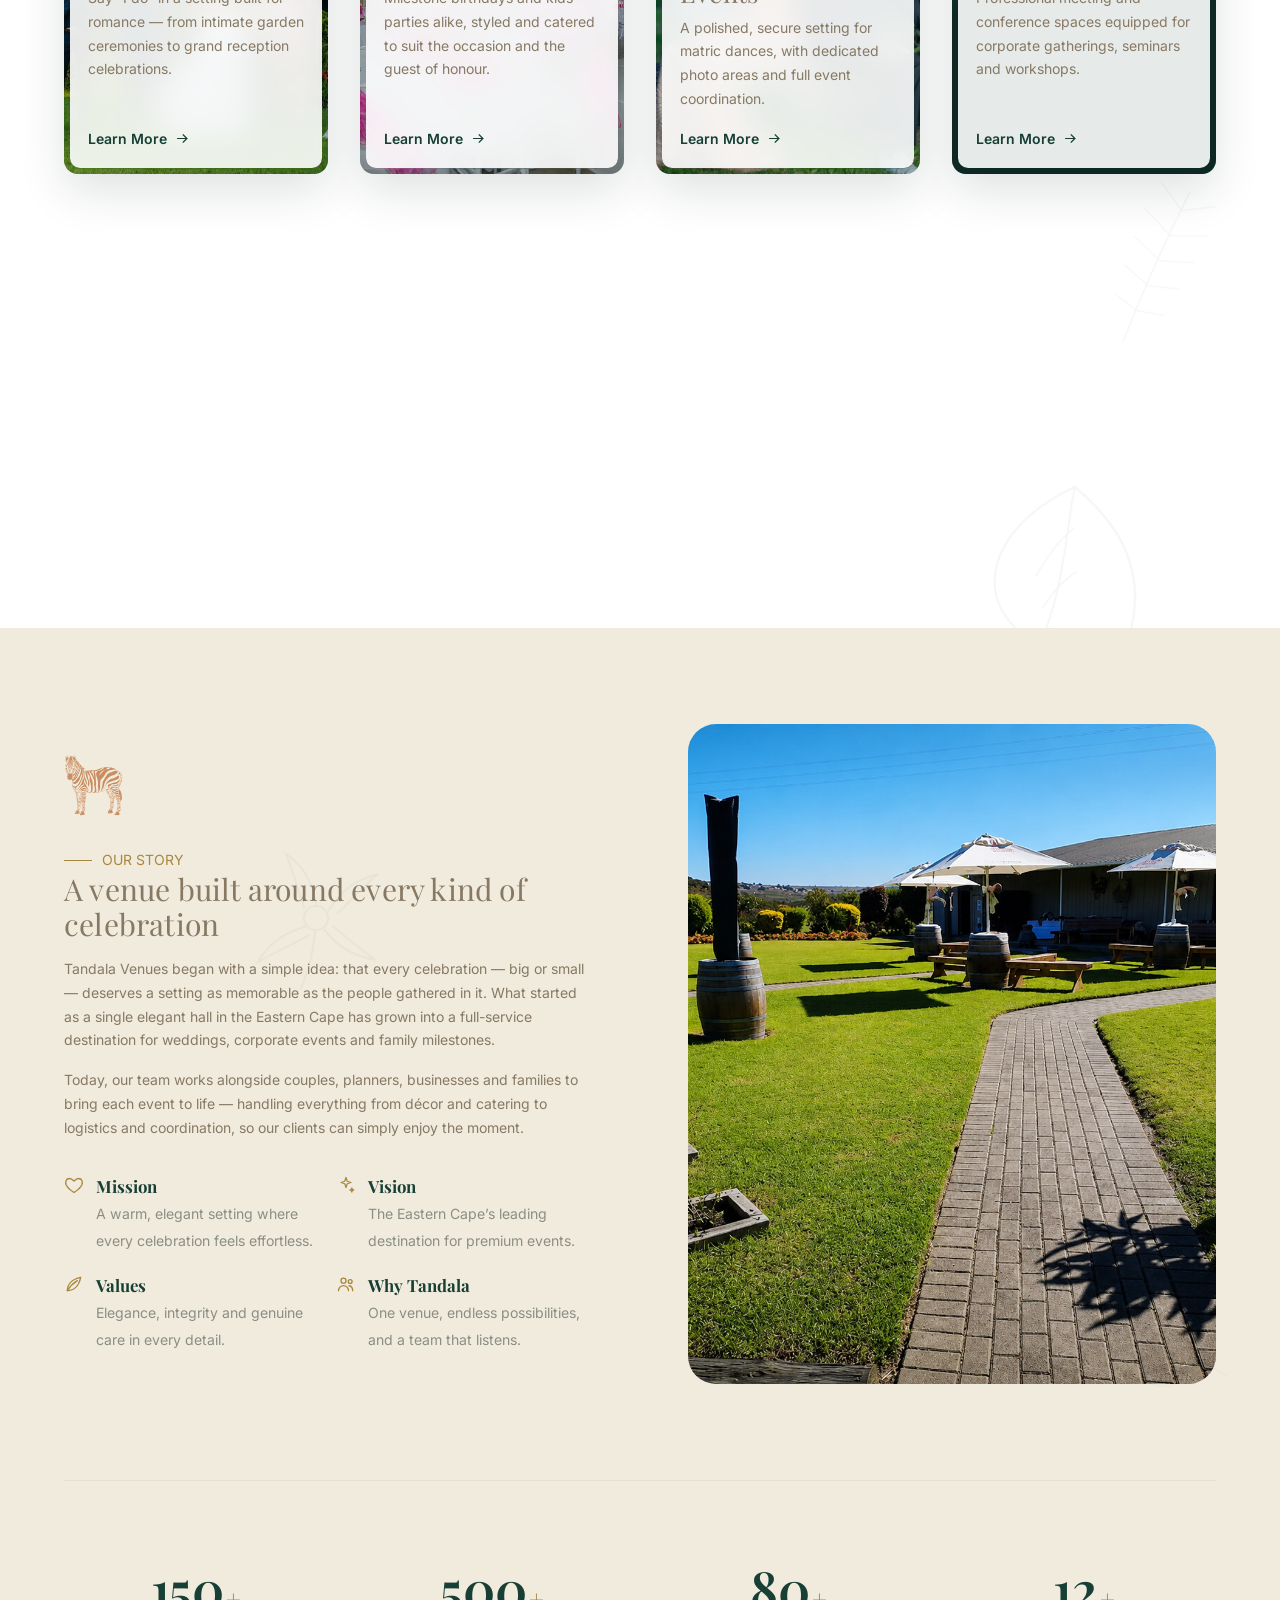
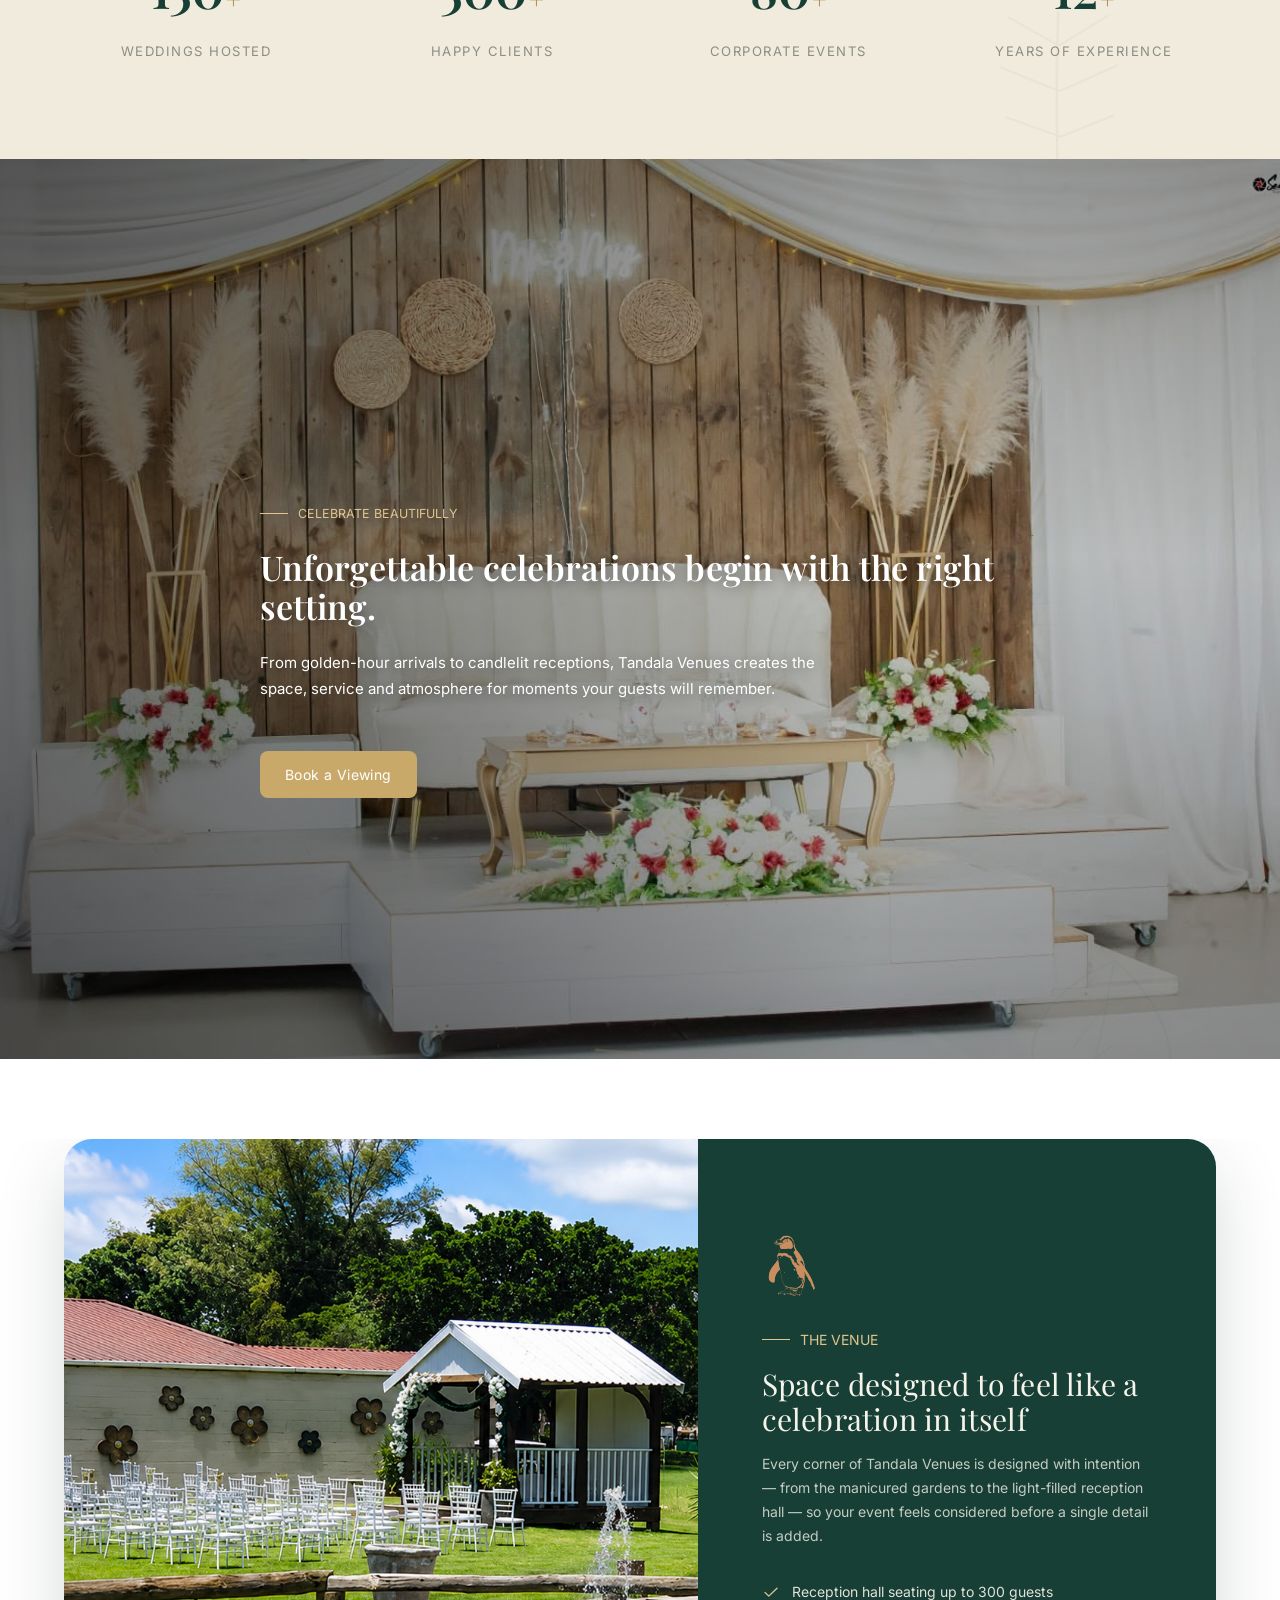
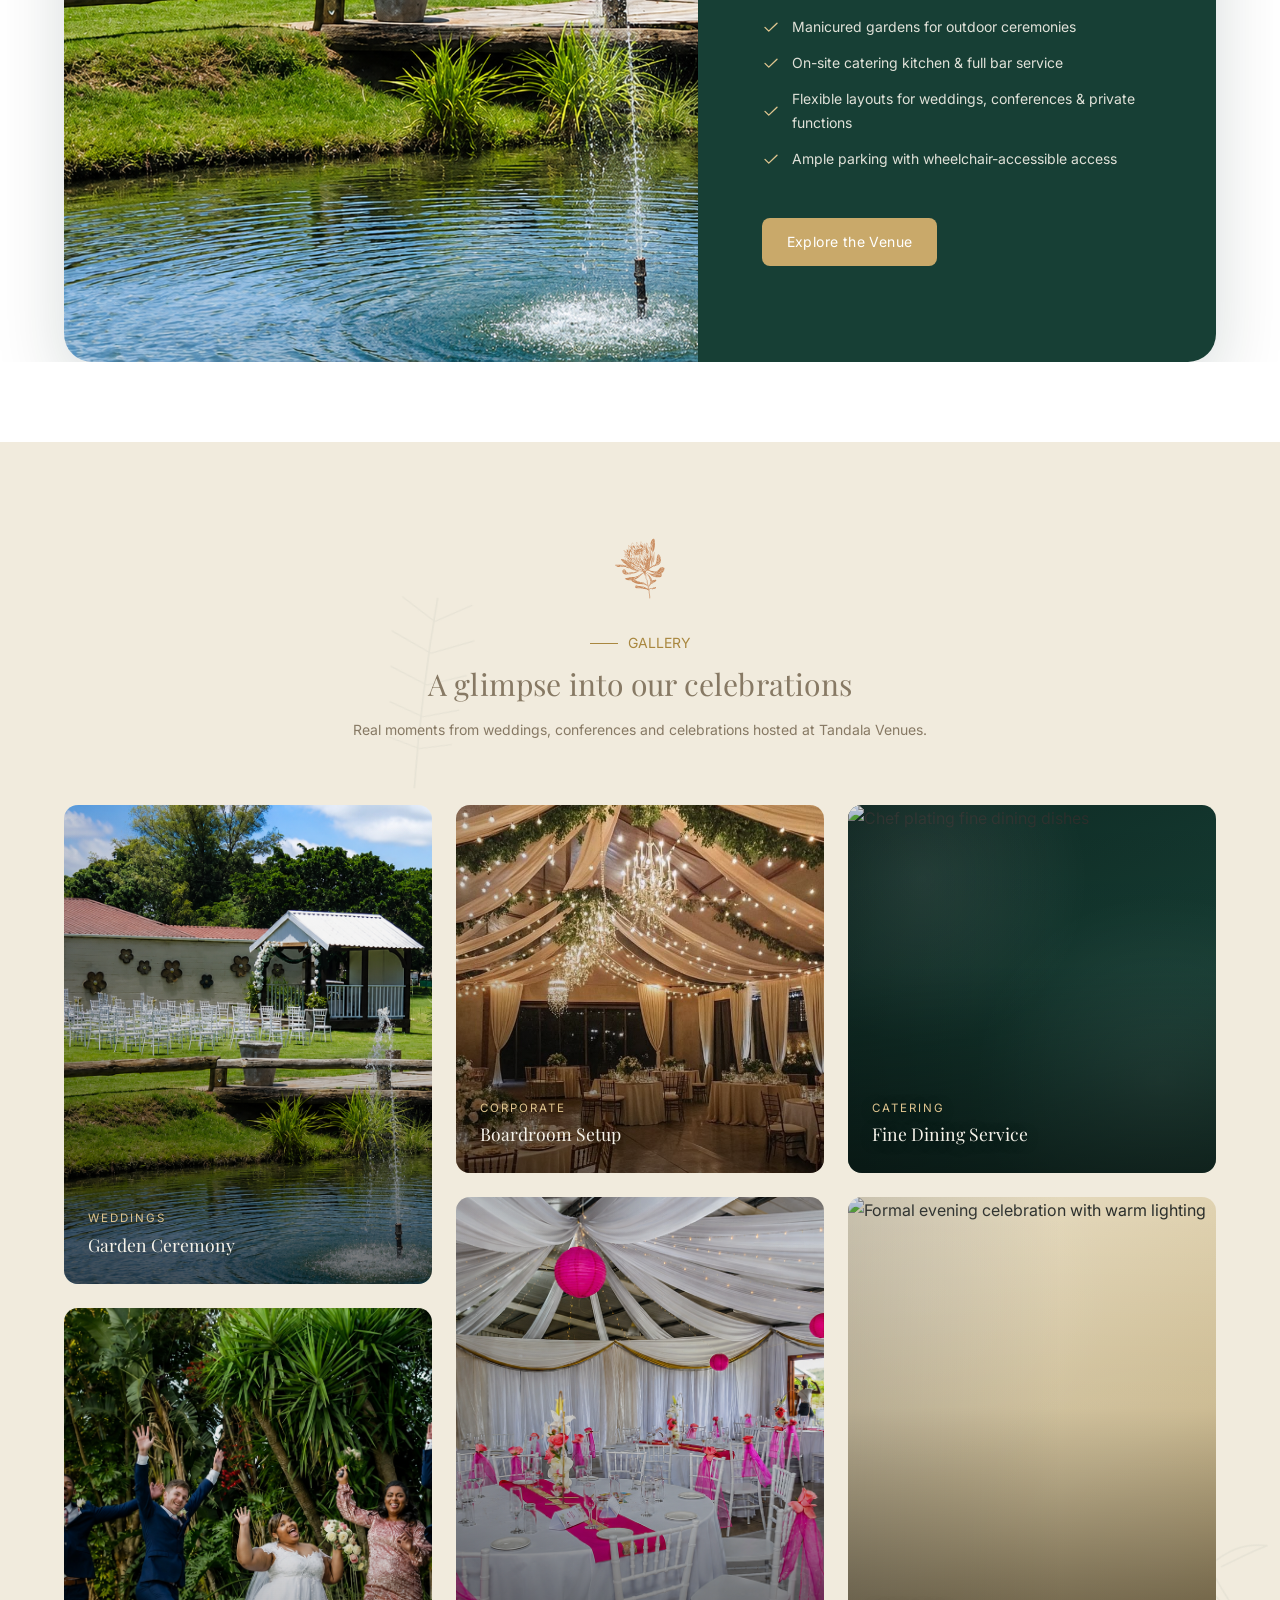
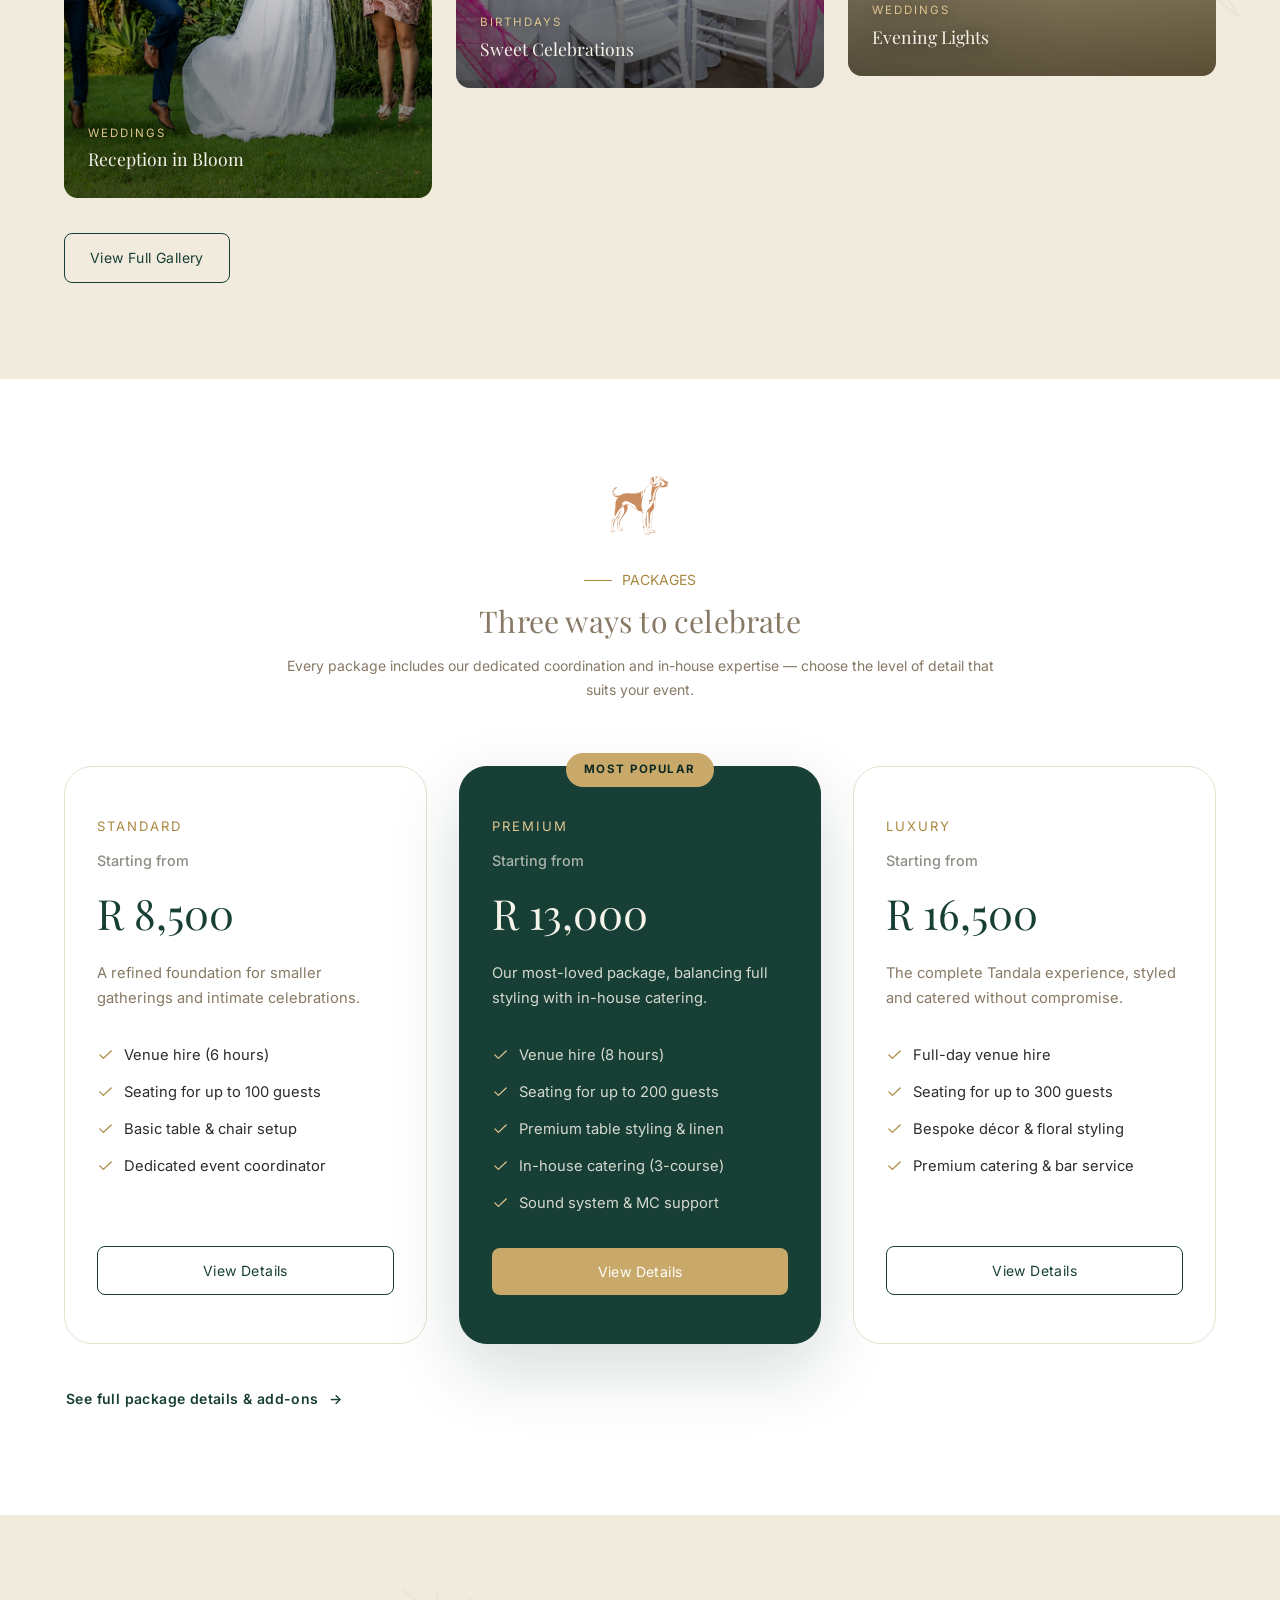
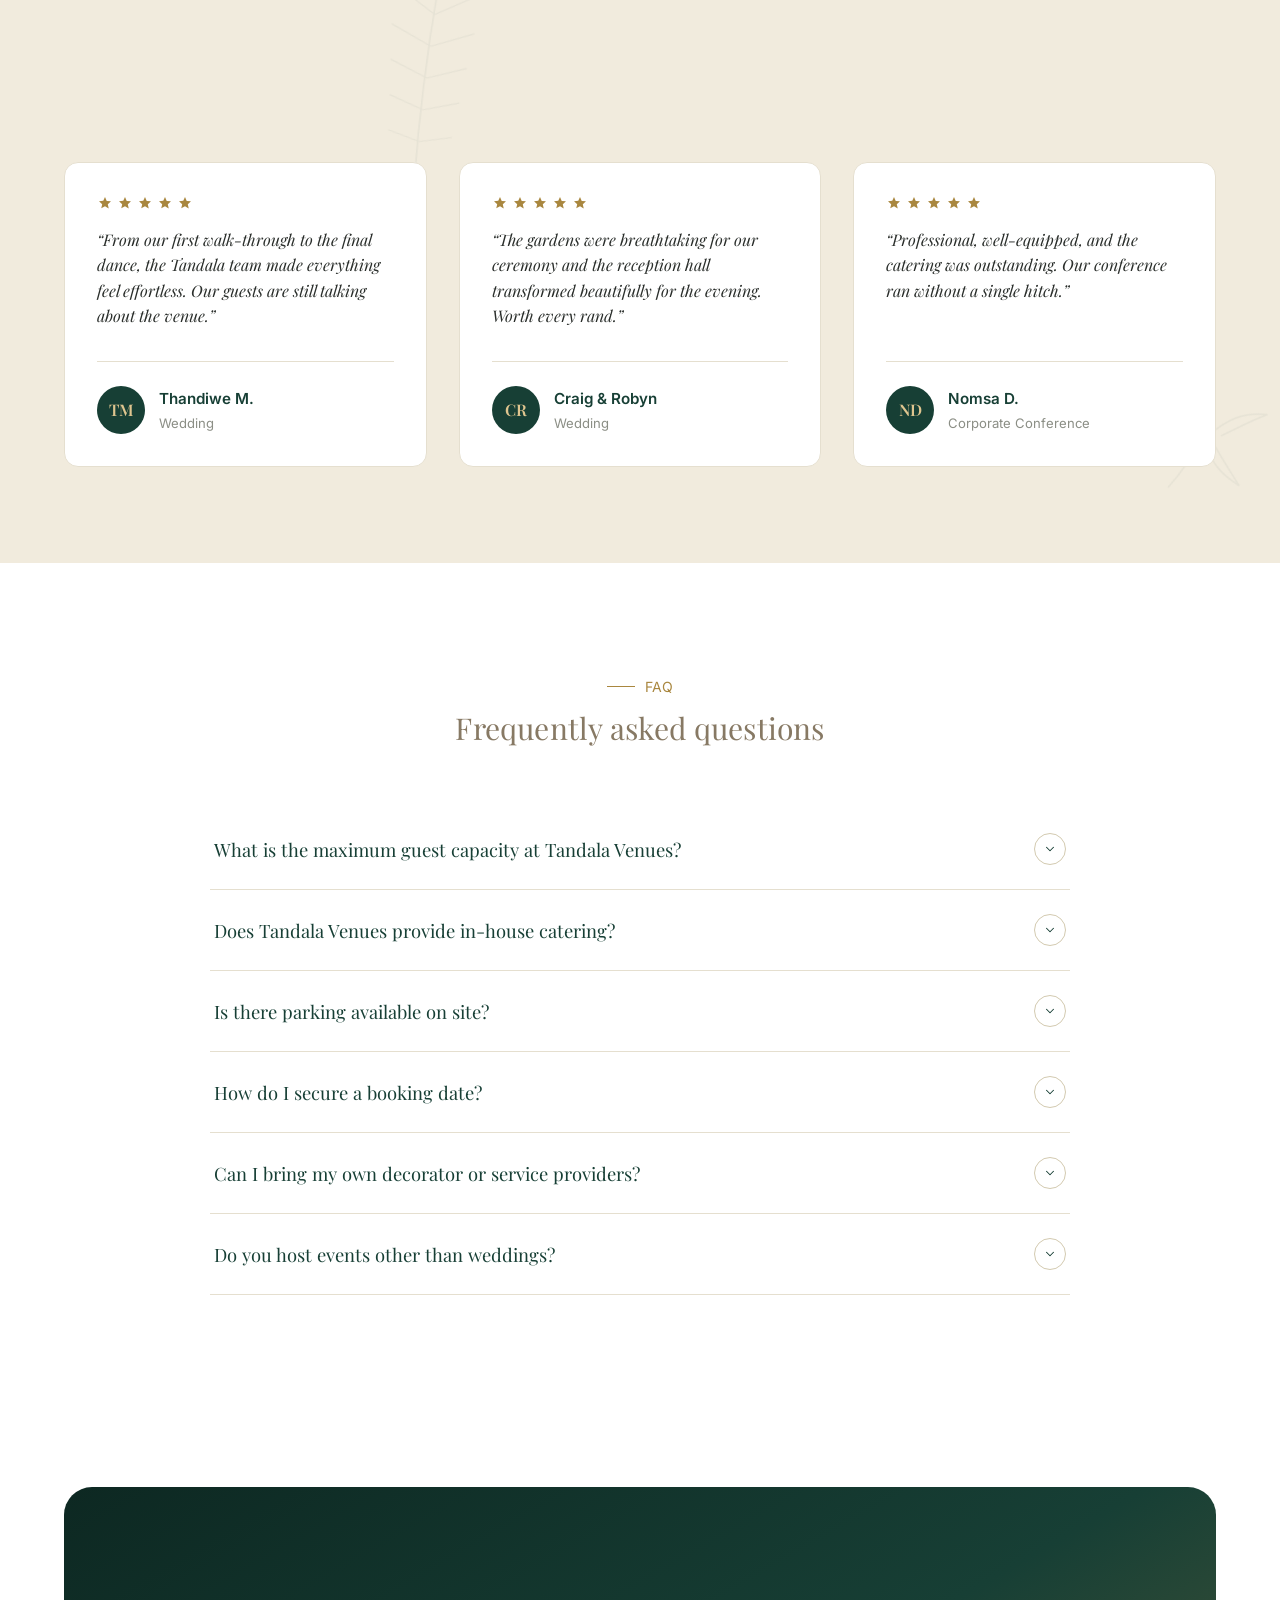
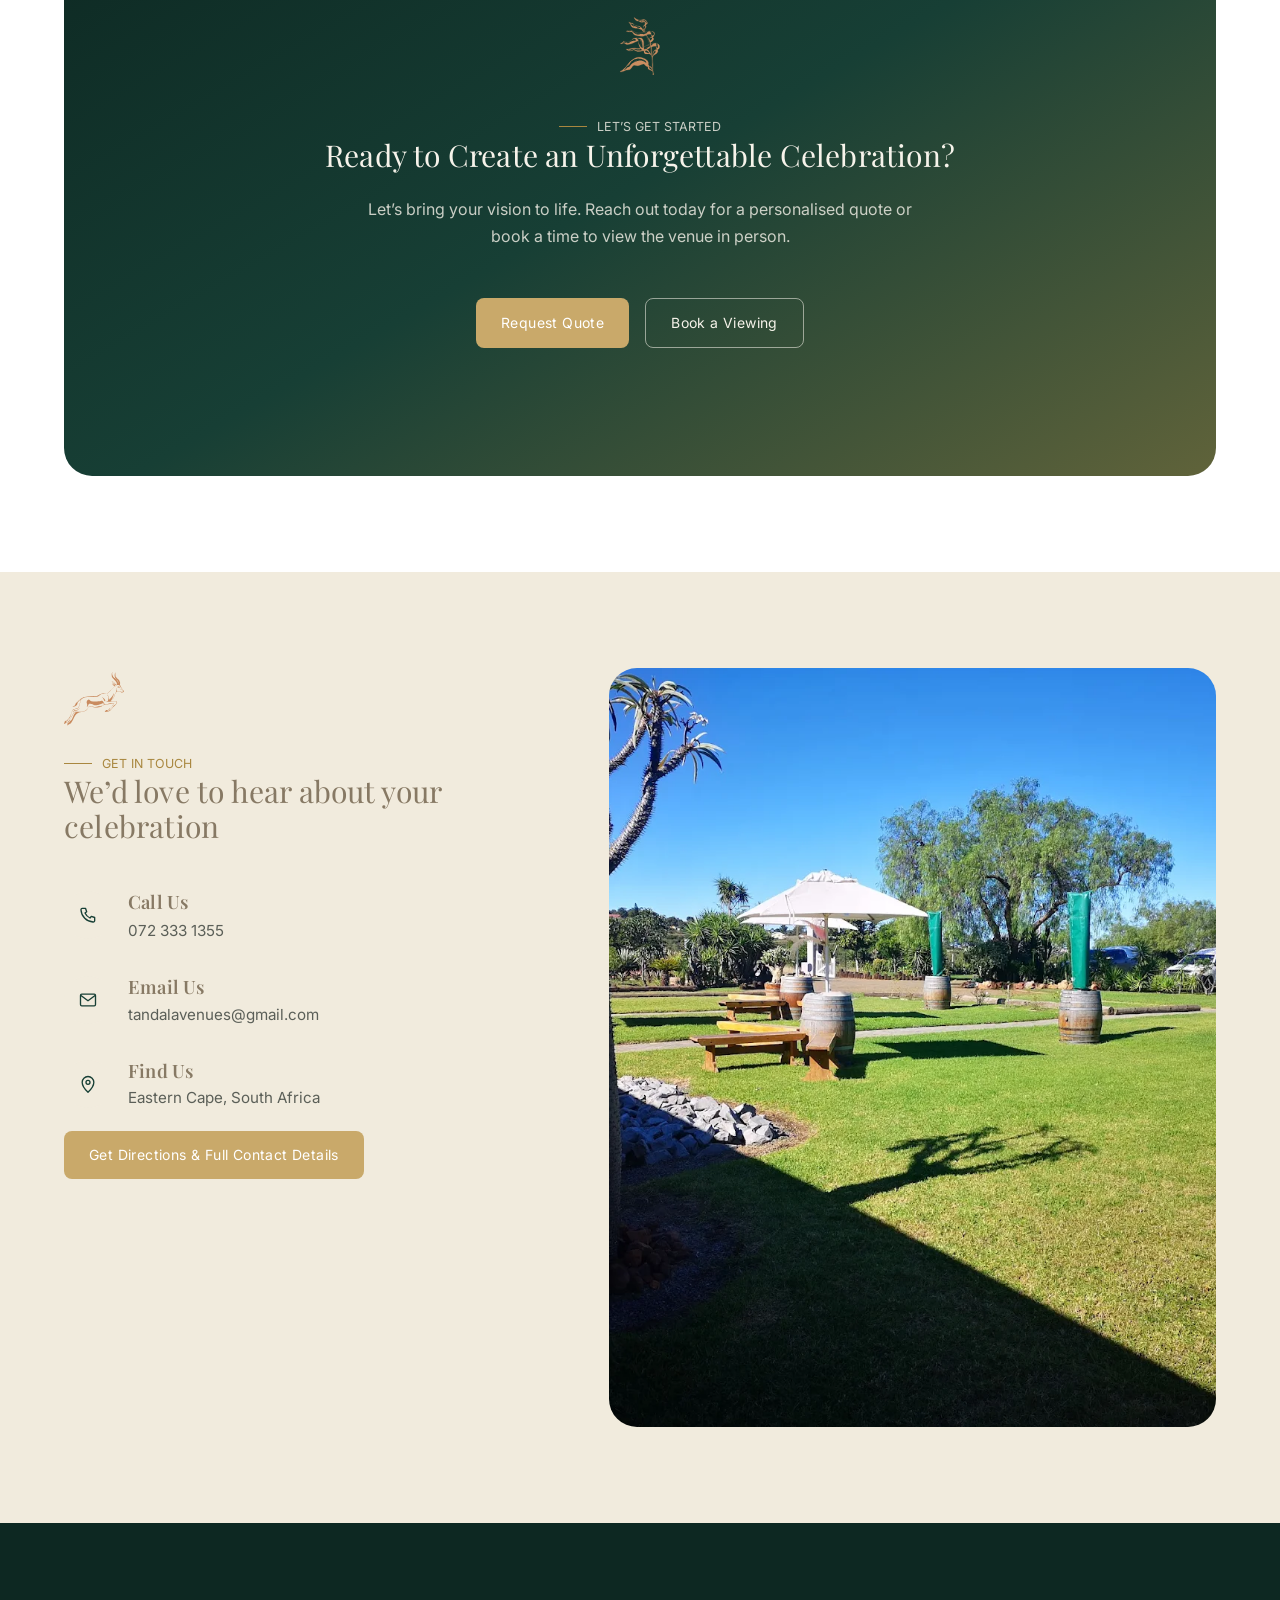
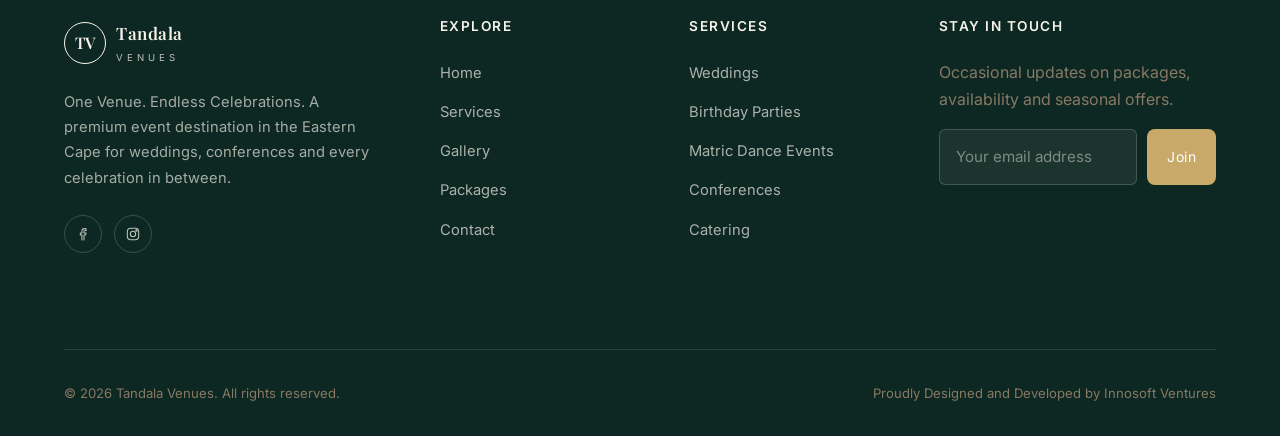
==== commit 26759041: "fix: update mobile navigation structure and accessibility attributes across HTML files" ====
--- a/index.html
+++ b/index.html
@@ -92,28 +92,30 @@
       <a href="./HTML/contact.html">Contact</a>
     </nav>
     <div class="nav-actions">
-      <a href="contact.html" class="nav-quote-link">Request Quote</a>
-      <a href="contact.html#contact-form" class="btn btn-primary">Book a Viewing</a>
-    </div>
-    <button class="nav-toggle" id="navToggle" aria-label="Toggle menu" aria-expanded="false" aria-controls="mobileNav">
+      <a href="./HTML/contact.html" class="nav-quote-link">Request Quote</a>
+      <a href="./HTML/contact.html#contact-form" class="btn btn-primary">Book a Viewing</a>
+    </div>
+    <button class="nav-toggle" id="navToggle" type="button" aria-label="Open menu" aria-expanded="false" aria-controls="mobileNav">
       <span></span><span></span><span></span>
     </button>
   </div>
 </header>
 
 <div class="mobile-nav" id="mobileNav" aria-hidden="true">
-  <ul>
-    <li><a href="../index.html">Home</a></li>
-    <li><a href="./HTML/services.html">Services</a></li>
-    <li><a href="./HTML/gallery.html">Gallery</a></li>
-    <li><a href="./HTML/packages.html">Packages</a></li>
-    <li><a href="./HTML/contact.html">Contact</a></li>
-  </ul>
-  <div class="mobile-nav-actions">
-    <a href="contact.html" class="btn btn-outline-dark btn-block">Request Quote</a>
-    <a href="contact.html#contact-form" class="btn btn-primary btn-block">Book a Viewing</a>
-  </div>
-  <p class="mobile-nav-meta">072 333 1355 &middot; tandalavenues@gmail.com</p>
+  <nav class="mobile-nav-panel" aria-label="Mobile navigation">
+    <ul>
+      <li><a href="./index.html">Home</a></li>
+      <li><a href="./HTML/services.html">Services</a></li>
+      <li><a href="./HTML/gallery.html">Gallery</a></li>
+      <li><a href="./HTML/packages.html">Packages</a></li>
+      <li><a href="./HTML/contact.html">Contact</a></li>
+    </ul>
+    <div class="mobile-nav-actions">
+      <a href="./HTML/contact.html" class="btn btn-outline-dark btn-block">Request Quote</a>
+      <a href="./HTML/contact.html#contact-form" class="btn btn-primary btn-block">Book a Viewing</a>
+    </div>
+    <p class="mobile-nav-meta">072 333 1355 &middot; tandalavenues@gmail.com</p>
+  </nav>
 </div>
 
 <main id="main">
--- a/CSS/style.css
+++ b/CSS/style.css
@@ -369,15 +369,17 @@
   display: flex;
   align-items: center;
   justify-content: space-between;
+  gap: var(--space-5);
 }
 
 .nav-logo{
   display: flex;
   align-items: center;
-  gap: 12px;
+  gap: 10px;
+  flex-shrink: 0;
   font-family: var(--font-display);
   font-weight: 600;
-  font-size: 1.4rem;
+  font-size: 17px;
   color: var(--color-text-inverse);
   letter-spacing: 0.5px;
   transition: color var(--dur-fast) var(--ease-out);
@@ -439,11 +441,24 @@
   display: none;
   flex-direction: column;
   gap: 5px;
-  width: 44px; height: 44px;
+  width: 46px; height: 46px;
   align-items: center;
   justify-content: center;
   border-radius: 50%;
+  border: 1px solid rgba(246,243,234,0.34);
+  background: rgba(13,40,34,0.16);
+  color: var(--color-text-inverse);
+  flex-shrink: 0;
   z-index: 1201;
+  transition: background var(--dur-fast) var(--ease-out), border-color var(--dur-fast) var(--ease-out), box-shadow var(--dur-fast) var(--ease-out);
+}
+.nav-toggle:hover{
+  background: rgba(246,243,234,0.12);
+  border-color: rgba(246,243,234,0.58);
+}
+.site-header.is-solid .nav-toggle{
+  background: rgba(23,63,53,0.06);
+  border-color: rgba(23,63,53,0.18);
 }
 .nav-toggle span{
   width: 22px; height: 1.5px;
@@ -451,6 +466,11 @@
   transition: transform var(--dur-fast) var(--ease-out), opacity var(--dur-fast) var(--ease-out), background var(--dur-fast) var(--ease-out);
 }
 .site-header.is-solid .nav-toggle span{ background: var(--color-primary); }
+.nav-toggle.is-open{
+  background: var(--color-bg);
+  border-color: rgba(201,169,106,0.42);
+  box-shadow: var(--shadow-sm);
+}
 .nav-toggle.is-open span{ background: var(--color-primary); }
 .nav-toggle.is-open span:nth-child(1){ transform: translateY(6.5px) rotate(45deg); }
 .nav-toggle.is-open span:nth-child(2){ opacity: 0; }
@@ -459,24 +479,100 @@
 .mobile-nav{
   position: fixed;
   inset: 0;
-  background: var(--color-bg);
+  background: rgba(13,40,34,0.34);
+  backdrop-filter: blur(8px);
   z-index: 1200;
   display: flex;
   flex-direction: column;
+  align-items: center;
+  padding: calc(var(--header-h) + 12px) clamp(16px, 4vw, 40px) var(--space-5);
+  opacity: 0;
+  visibility: hidden;
+  pointer-events: none;
+  transition: opacity var(--dur-fast) var(--ease-out), visibility 0s linear var(--dur-fast);
+}
+.mobile-nav.is-open{
+  opacity: 1;
+  visibility: visible;
+  pointer-events: auto;
+  transition-delay: 0s;
+}
+.mobile-nav-panel{
+  width: min(100%, 520px);
+  max-height: calc(100vh - var(--header-h) - 28px);
+  overflow-y: auto;
+  padding: var(--space-5);
+  border: 1px solid rgba(201,169,106,0.26);
+  border-radius: var(--radius-md);
+  background: rgba(250,248,244,0.98);
+  box-shadow: 0 24px 70px rgba(13,40,34,0.24);
+  transform: translateY(-14px) scale(0.985);
+  opacity: 0;
+  transition: transform var(--dur-med) var(--ease-out), opacity var(--dur-fast) var(--ease-out);
+}
+.mobile-nav.is-open .mobile-nav-panel{
+  transform: translateY(0) scale(1);
+  opacity: 1;
+}
+.mobile-nav ul{ display: flex; flex-direction: column; gap: var(--space-2); }
+.mobile-nav a{
+  display: flex;
+  align-items: center;
+  min-height: 52px;
+  border-radius: var(--radius-sm);
+  font-family: var(--font-body);
+  font-size: 15px;
+  font-weight: 500;
+  color: var(--color-primary);
+  transition: background var(--dur-fast) var(--ease-out), color var(--dur-fast) var(--ease-out), padding var(--dur-fast) var(--ease-out);
+}
+.mobile-nav li > a{
+  justify-content: space-between;
+  padding: 13px 14px;
+}
+.mobile-nav li > a::after{
+  content: "";
+  width: 26px;
+  height: 1px;
+  background: currentColor;
+  opacity: 0;
+  transform: translateX(-8px);
+  transition: opacity var(--dur-fast) var(--ease-out), transform var(--dur-fast) var(--ease-out);
+}
+.mobile-nav li > a:hover,
+.mobile-nav li > a:focus-visible,
+.mobile-nav li > a[aria-current="page"]{
+  background: rgba(201,169,106,0.14);
+  color: var(--color-secondary-dark);
+  padding-inline: 18px 14px;
+}
+.mobile-nav li > a:hover::after,
+.mobile-nav li > a:focus-visible::after,
+.mobile-nav li > a[aria-current="page"]::after{
+  opacity: 1;
+  transform: translateX(0);
+}
+.mobile-nav .mobile-nav-actions{
+  margin-top: var(--space-5);
+  padding-top: var(--space-5);
+  border-top: 1px solid var(--color-border);
+  display: flex;
+  flex-direction: column;
+  gap: var(--space-3);
+}
+.mobile-nav .mobile-nav-actions a{
   justify-content: center;
-  padding: var(--space-8) var(--space-6);
-  transform: translateX(100%);
-  transition: transform var(--dur-med) var(--ease-out);
-}
-.mobile-nav.is-open{ transform: translateX(0); }
-.mobile-nav ul{ display: flex; flex-direction: column; gap: var(--space-5); }
-.mobile-nav a{
-  font-family: var(--font-display);
-  font-size: 16px;
-  color: var(--color-primary);
-}
-.mobile-nav .mobile-nav-actions{ margin-top: var(--space-7); display: flex; flex-direction: column; gap: var(--space-4); }
-.mobile-nav .mobile-nav-meta{ margin-top: var(--space-8); color: var(--color-text-muted); font-size: 0.9rem; }
+  min-height: 48px;
+}
+.mobile-nav .mobile-nav-actions .btn-primary{ color: #fff; }
+.mobile-nav .mobile-nav-meta{
+  margin-top: var(--space-5);
+  color: var(--color-text-muted);
+  font-size: 0.82rem;
+  line-height: 1.5;
+  text-align: center;
+  overflow-wrap: anywhere;
+}
 body.nav-locked{ overflow: hidden; }
 
 /* ---------- 8. HERO ---------- */
@@ -1320,6 +1416,9 @@
 }
 
 @media (max-width: 1024px){
+  .site-header .nav-inner{ padding-inline: clamp(18px, 4vw, 40px); }
+  .nav-menu, .nav-actions{ display: none; }
+  .nav-toggle{ display: flex; }
   .story-grid{ grid-template-columns: 1fr; }
   .story-media{ order: -1; aspect-ratio: 16/9; }
   .featured-grid{ grid-template-columns: 1fr; }
@@ -1333,8 +1432,6 @@
 }
 
 @media (max-width: 900px){
-  .nav-menu, .nav-actions .btn-outline-dark, .nav-actions .btn-outline{ display: none; }
-  .nav-toggle{ display: flex; }
   .stats-strip{ grid-template-columns: repeat(2, 1fr); row-gap: var(--space-7); }
   .form-row{ grid-template-columns: 1fr; }
   .footer-grid{ grid-template-columns: 1fr; gap: var(--space-8); }
@@ -1365,6 +1462,28 @@
   .floating-directions span.btn-label-full{ display: none; }
 }
 
+@media (max-width: 390px){
+  .site-header .nav-inner{ padding-inline: 16px; }
+  .nav-logo{ font-size: 16px; gap: 8px; }
+  .nav-logo .mark{ width: 38px; height: 38px; font-size: 0.92rem; }
+  .nav-logo .word-sub{ font-size: 0.56rem; letter-spacing: 3px; }
+  .nav-toggle{ width: 44px; height: 44px; }
+  .mobile-nav{ padding-inline: 12px; }
+  .mobile-nav-panel{ padding: var(--space-4); }
+  .mobile-nav .mobile-nav-meta{ font-size: 0.78rem; }
+}
+
+@media (prefers-reduced-motion: reduce){
+  .mobile-nav,
+  .mobile-nav-panel,
+  .mobile-nav a,
+  .mobile-nav li > a::after,
+  .nav-toggle,
+  .nav-toggle span{
+    transition: none !important;
+  }
+}
+
 /* ---------- 25. PRINT ---------- */
 @media print{
   .site-header, .mobile-nav, .scroll-top-btn, .floating-directions, .final-cta, .hero-scroll-cue, .botanical-layer{ display: none !important; }
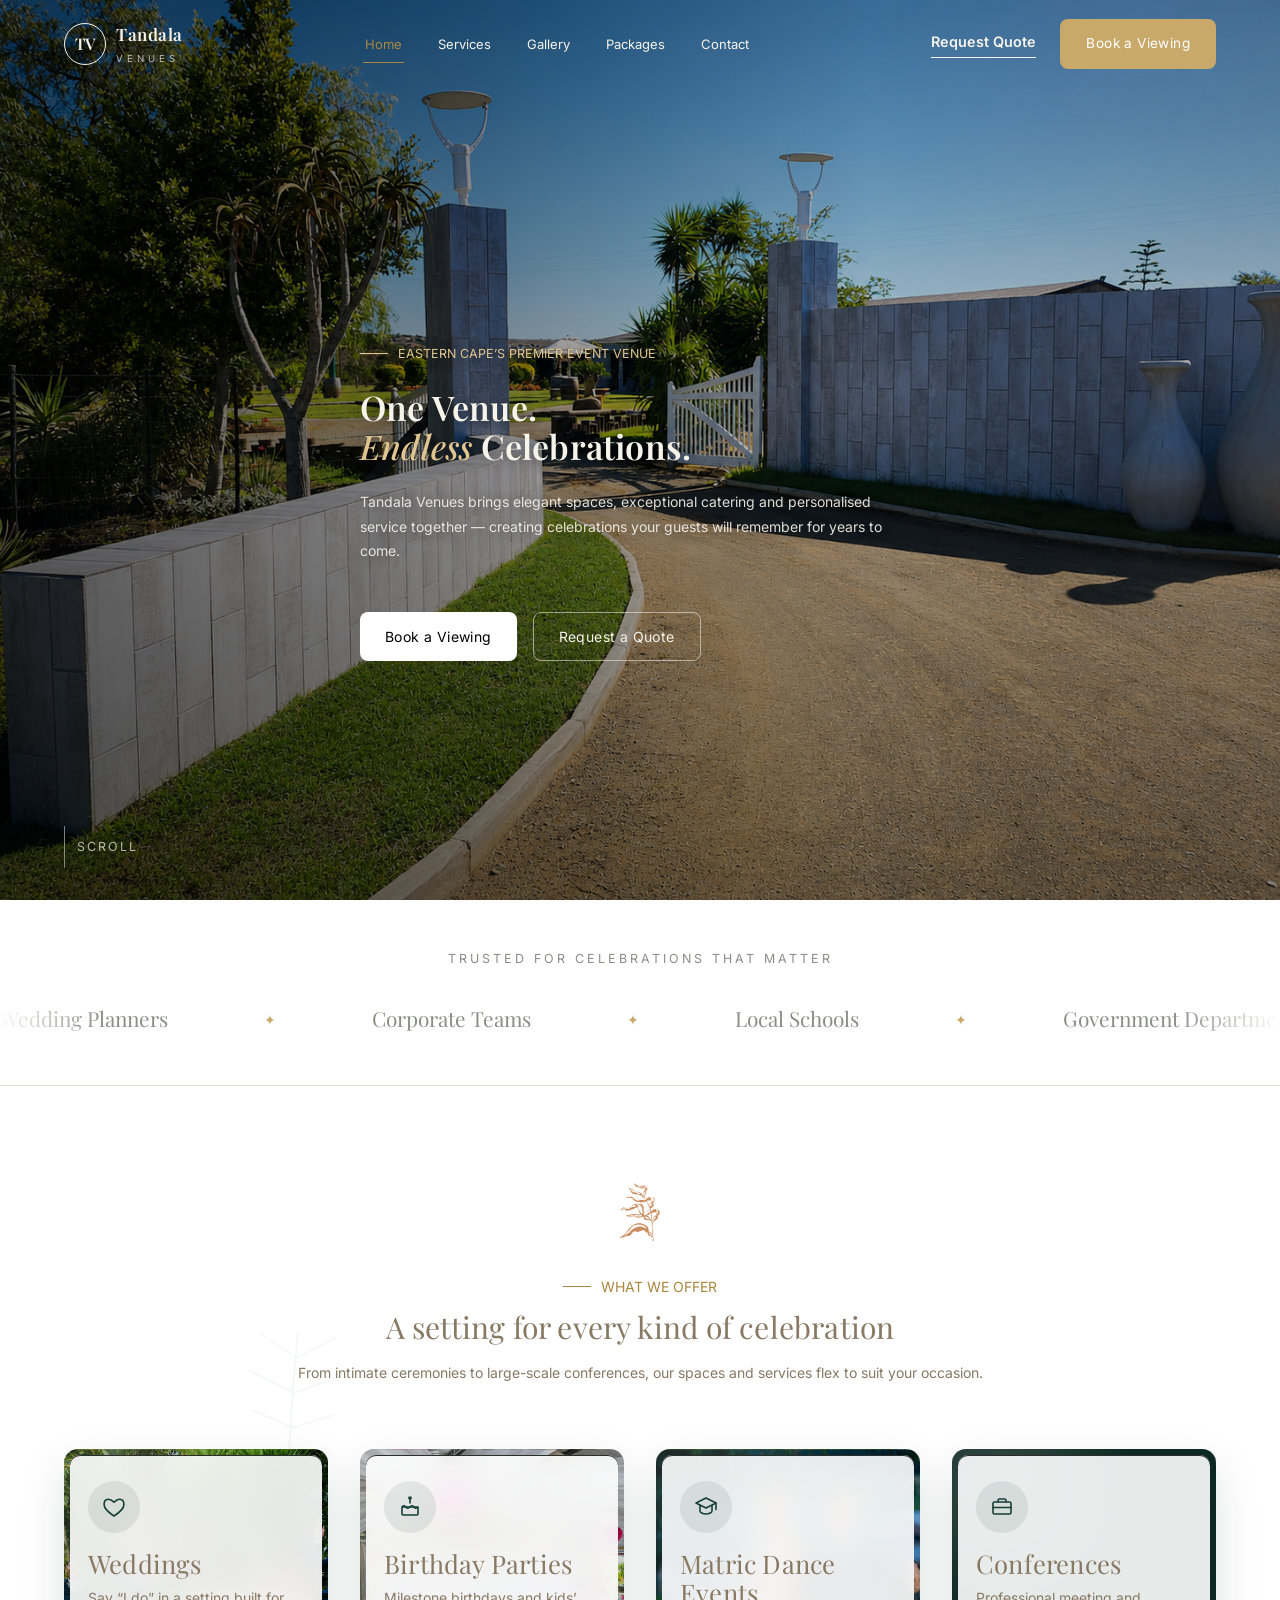
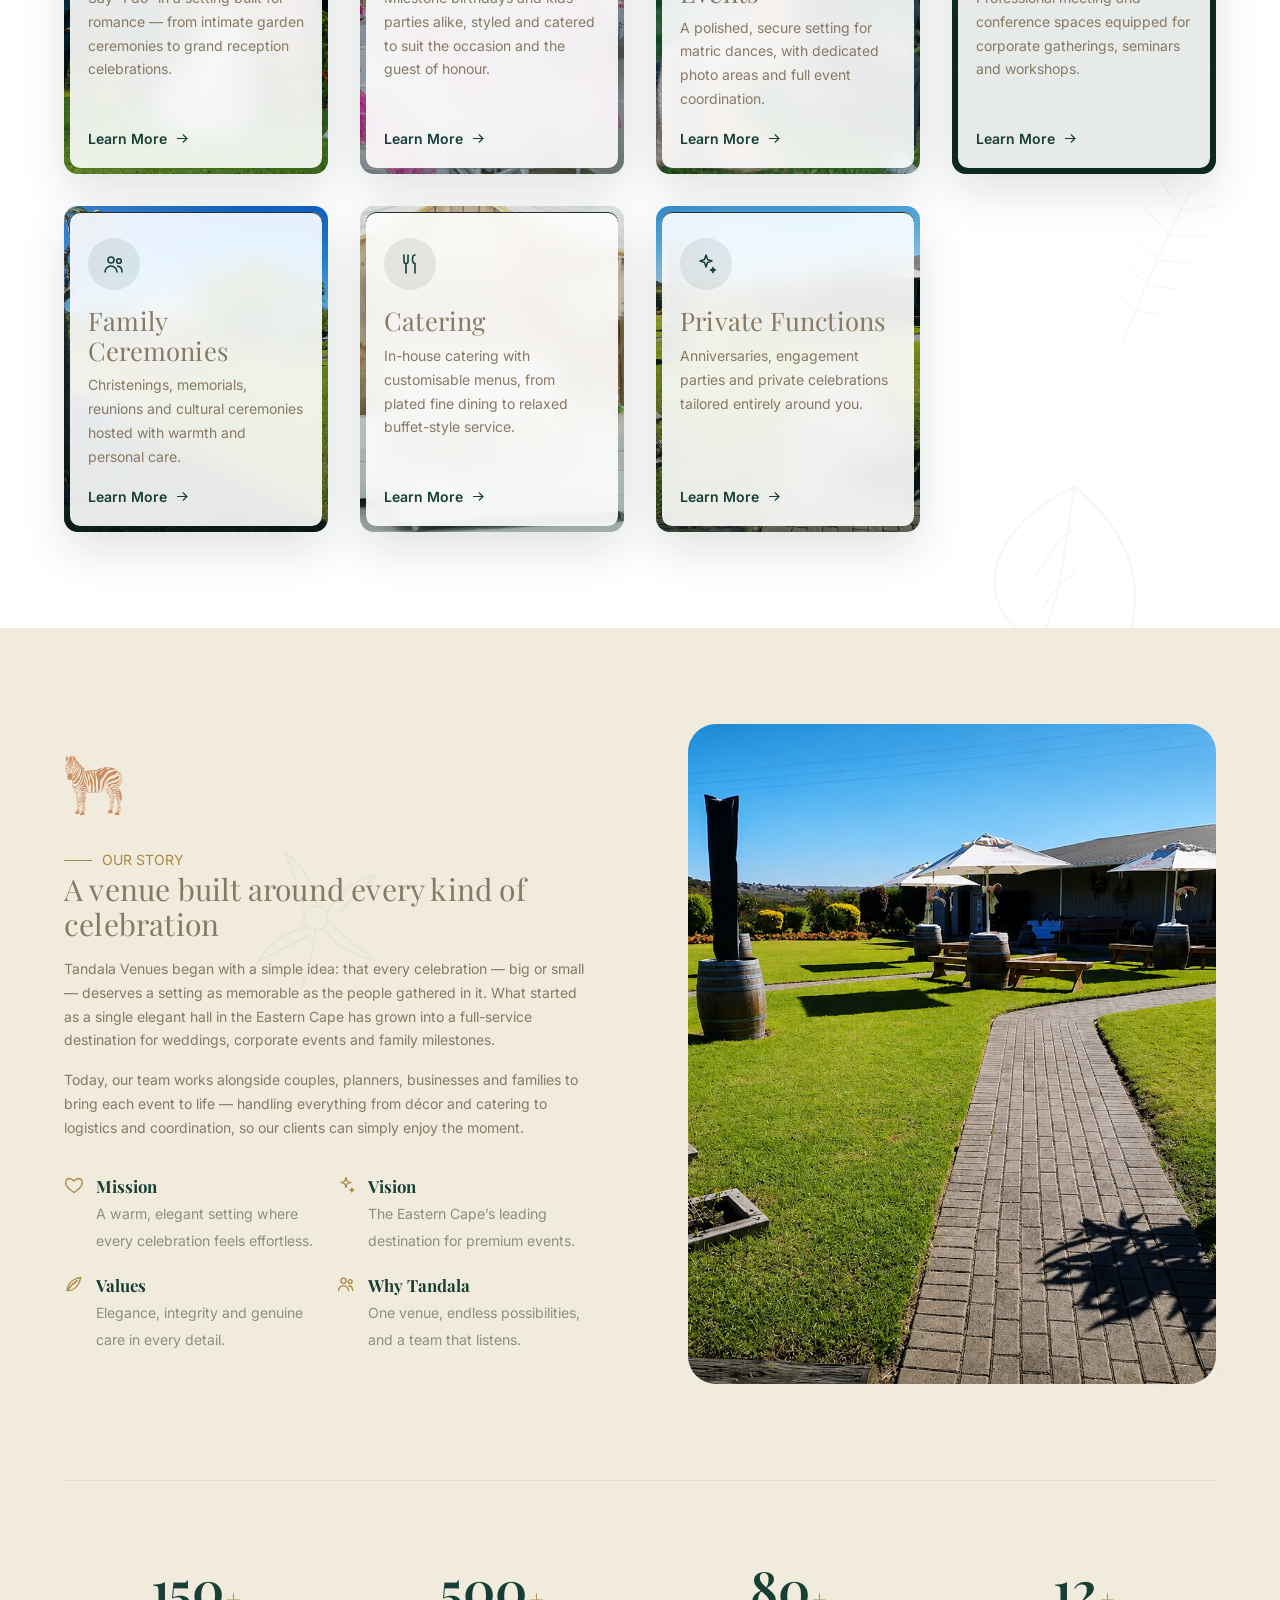
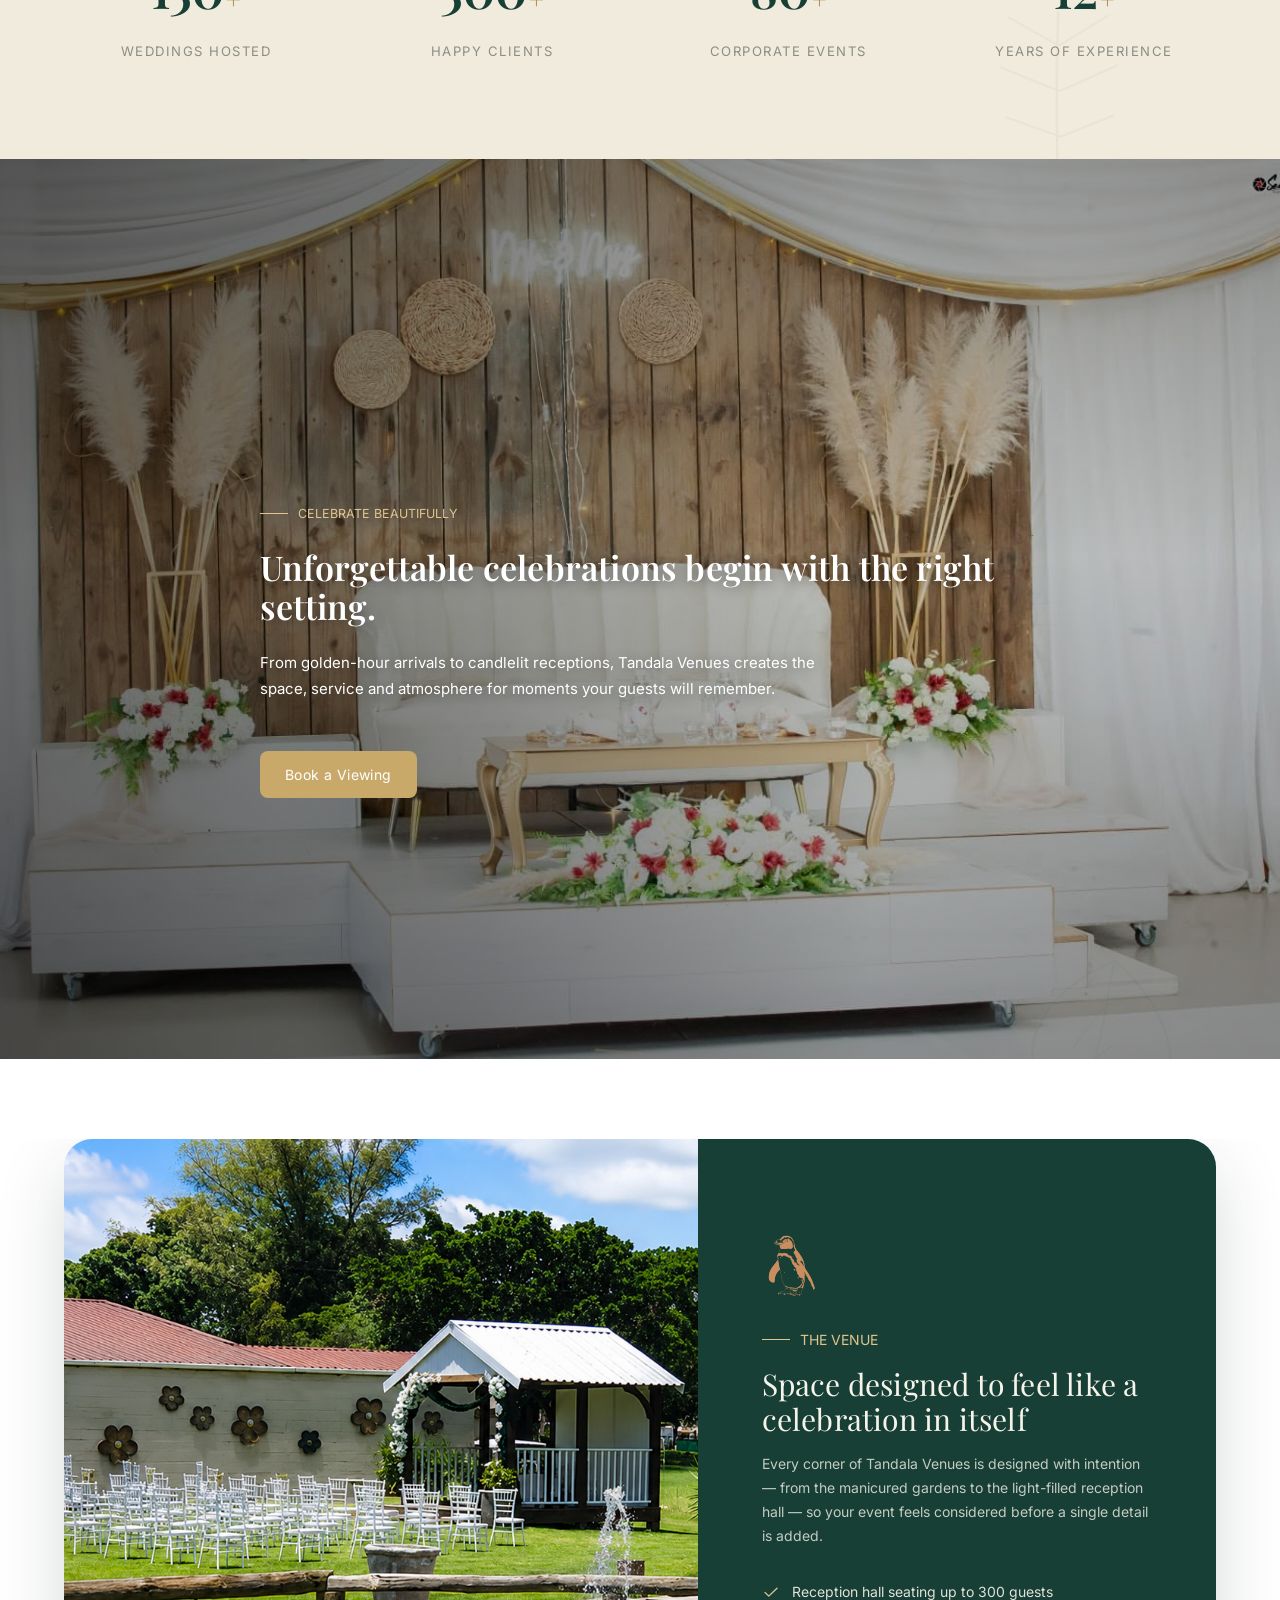
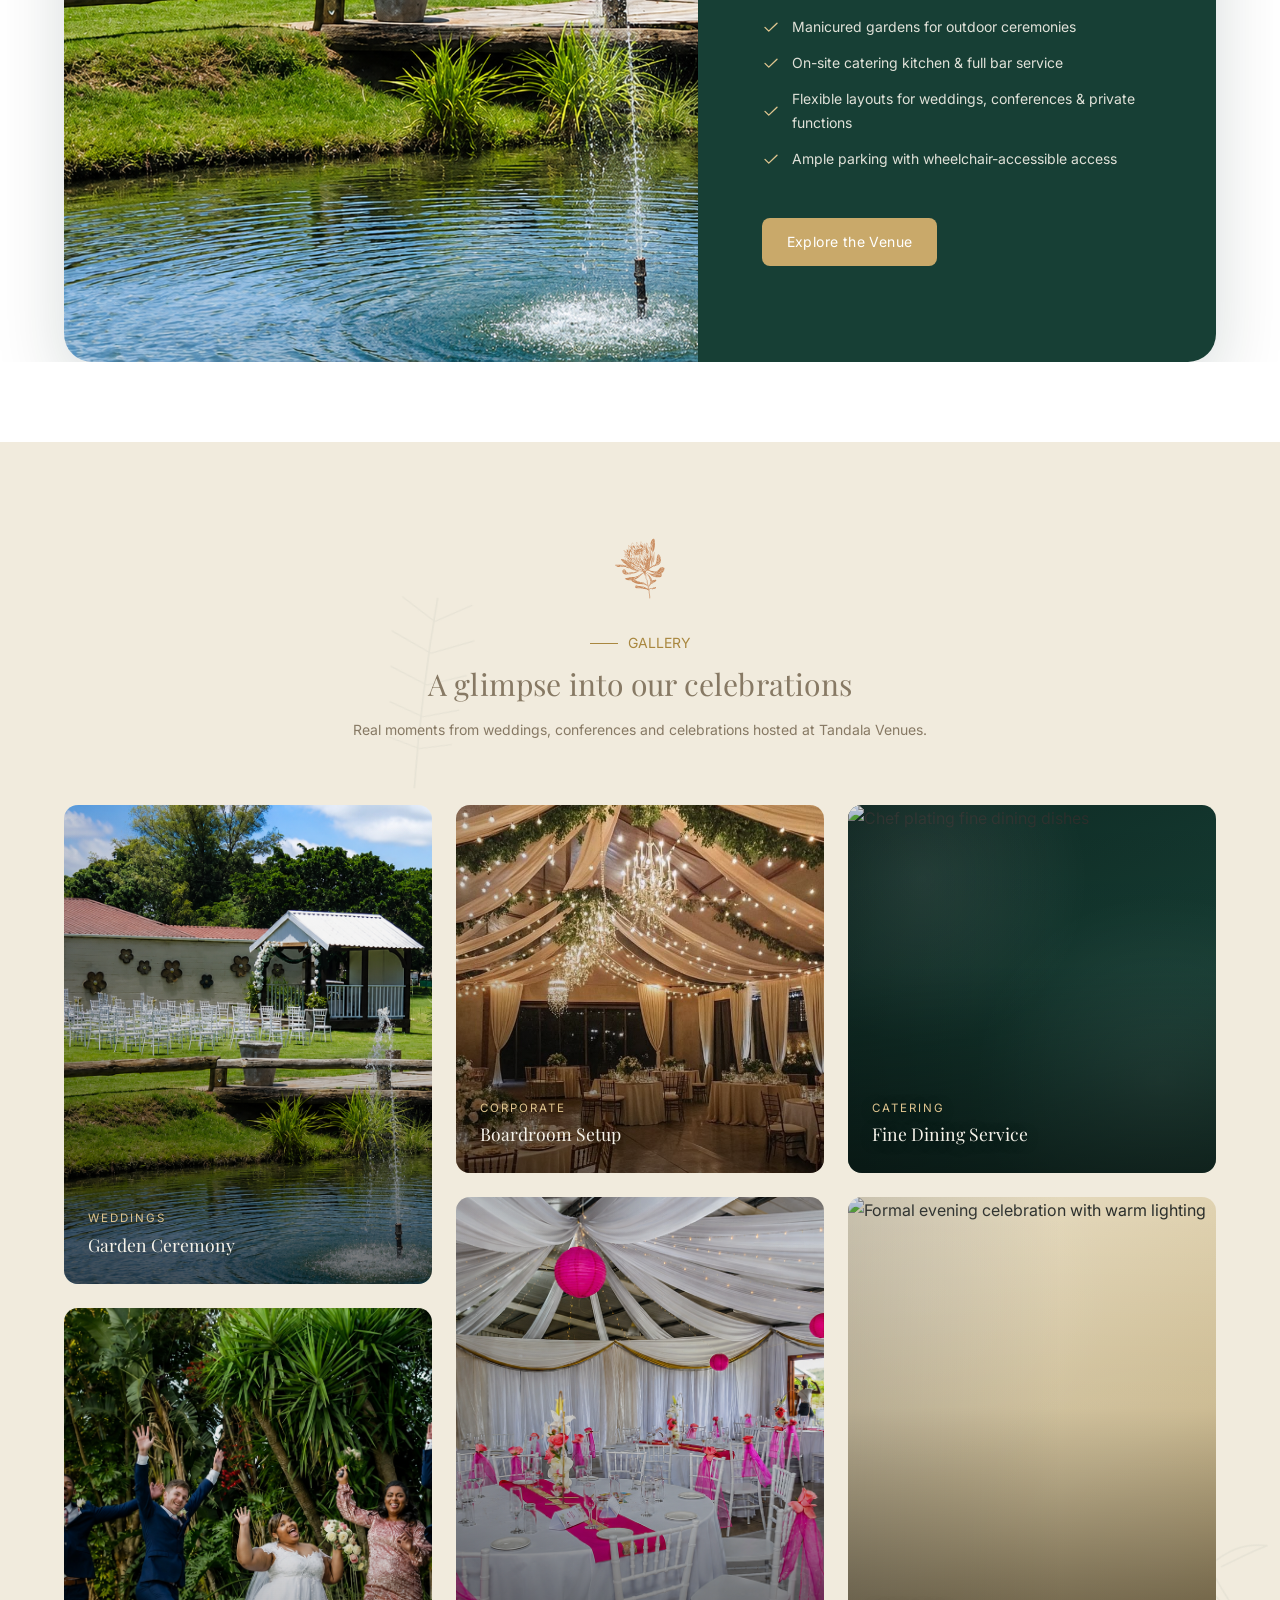
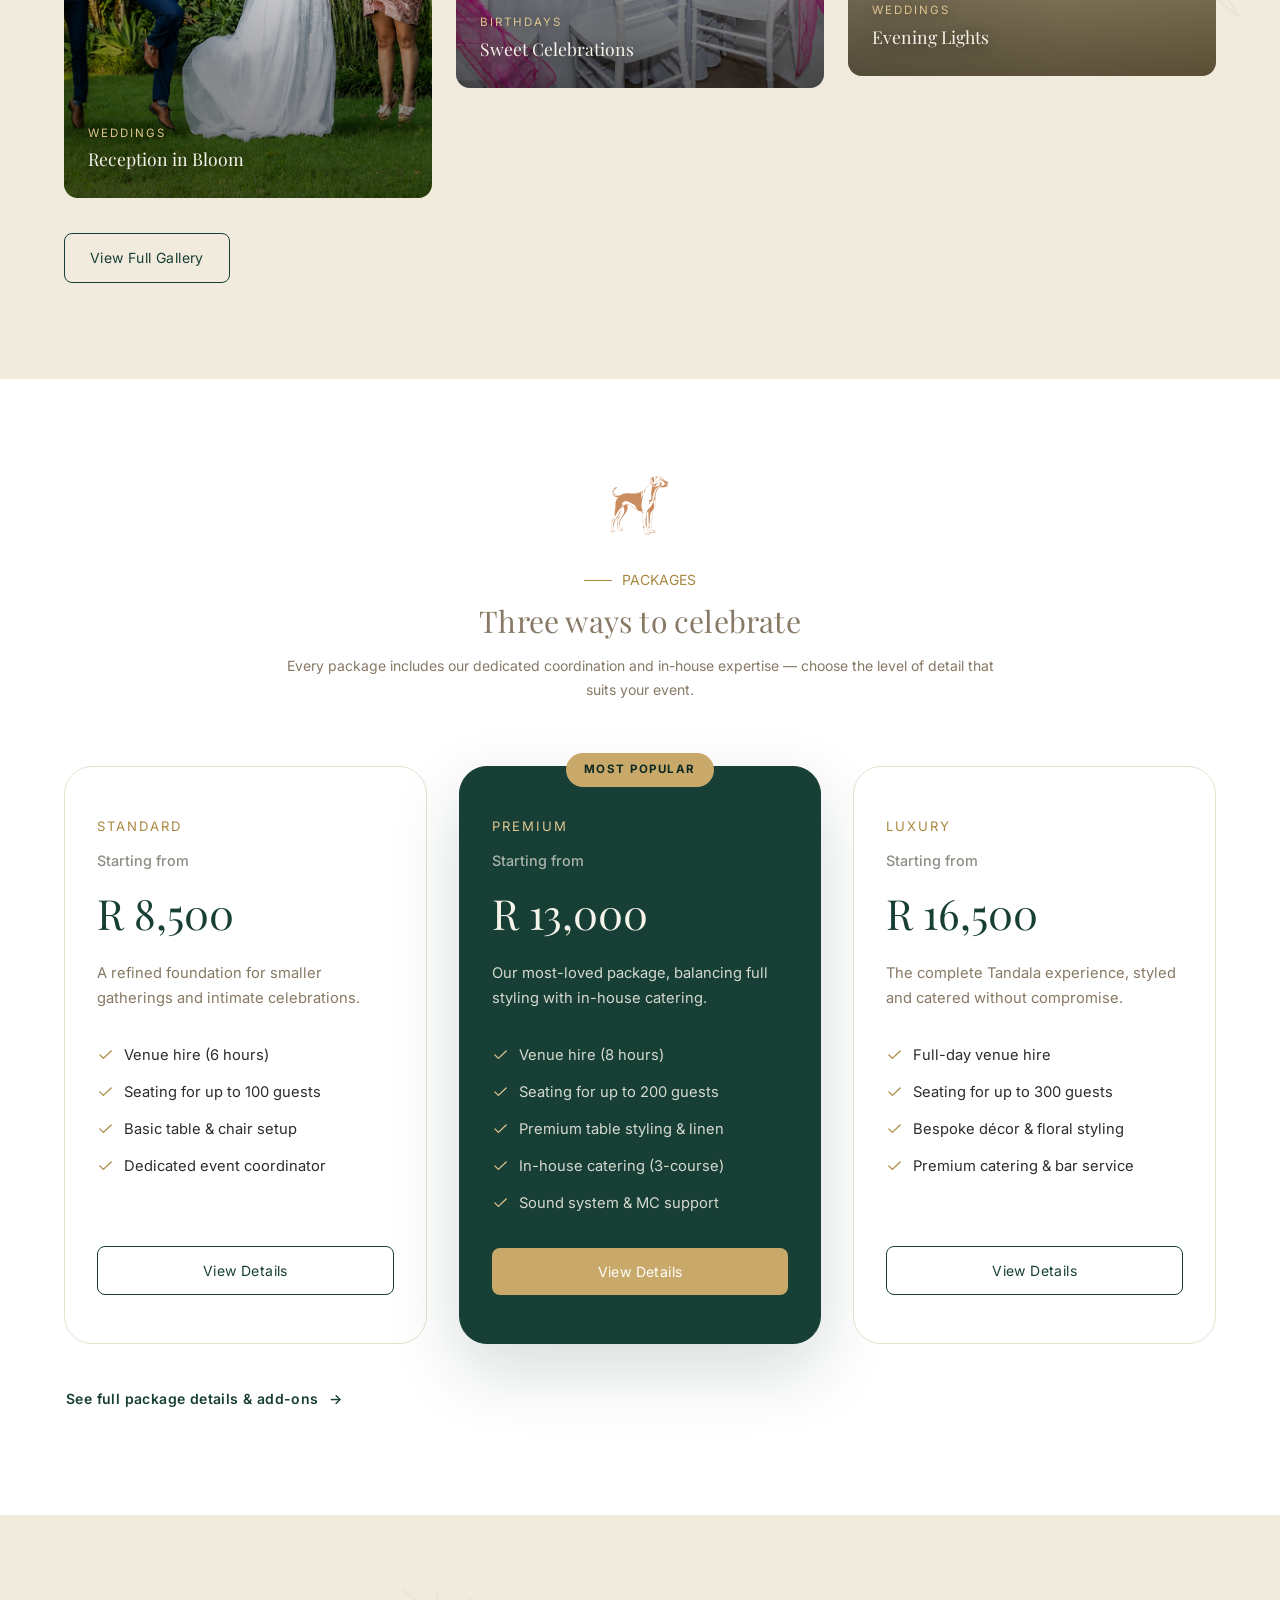
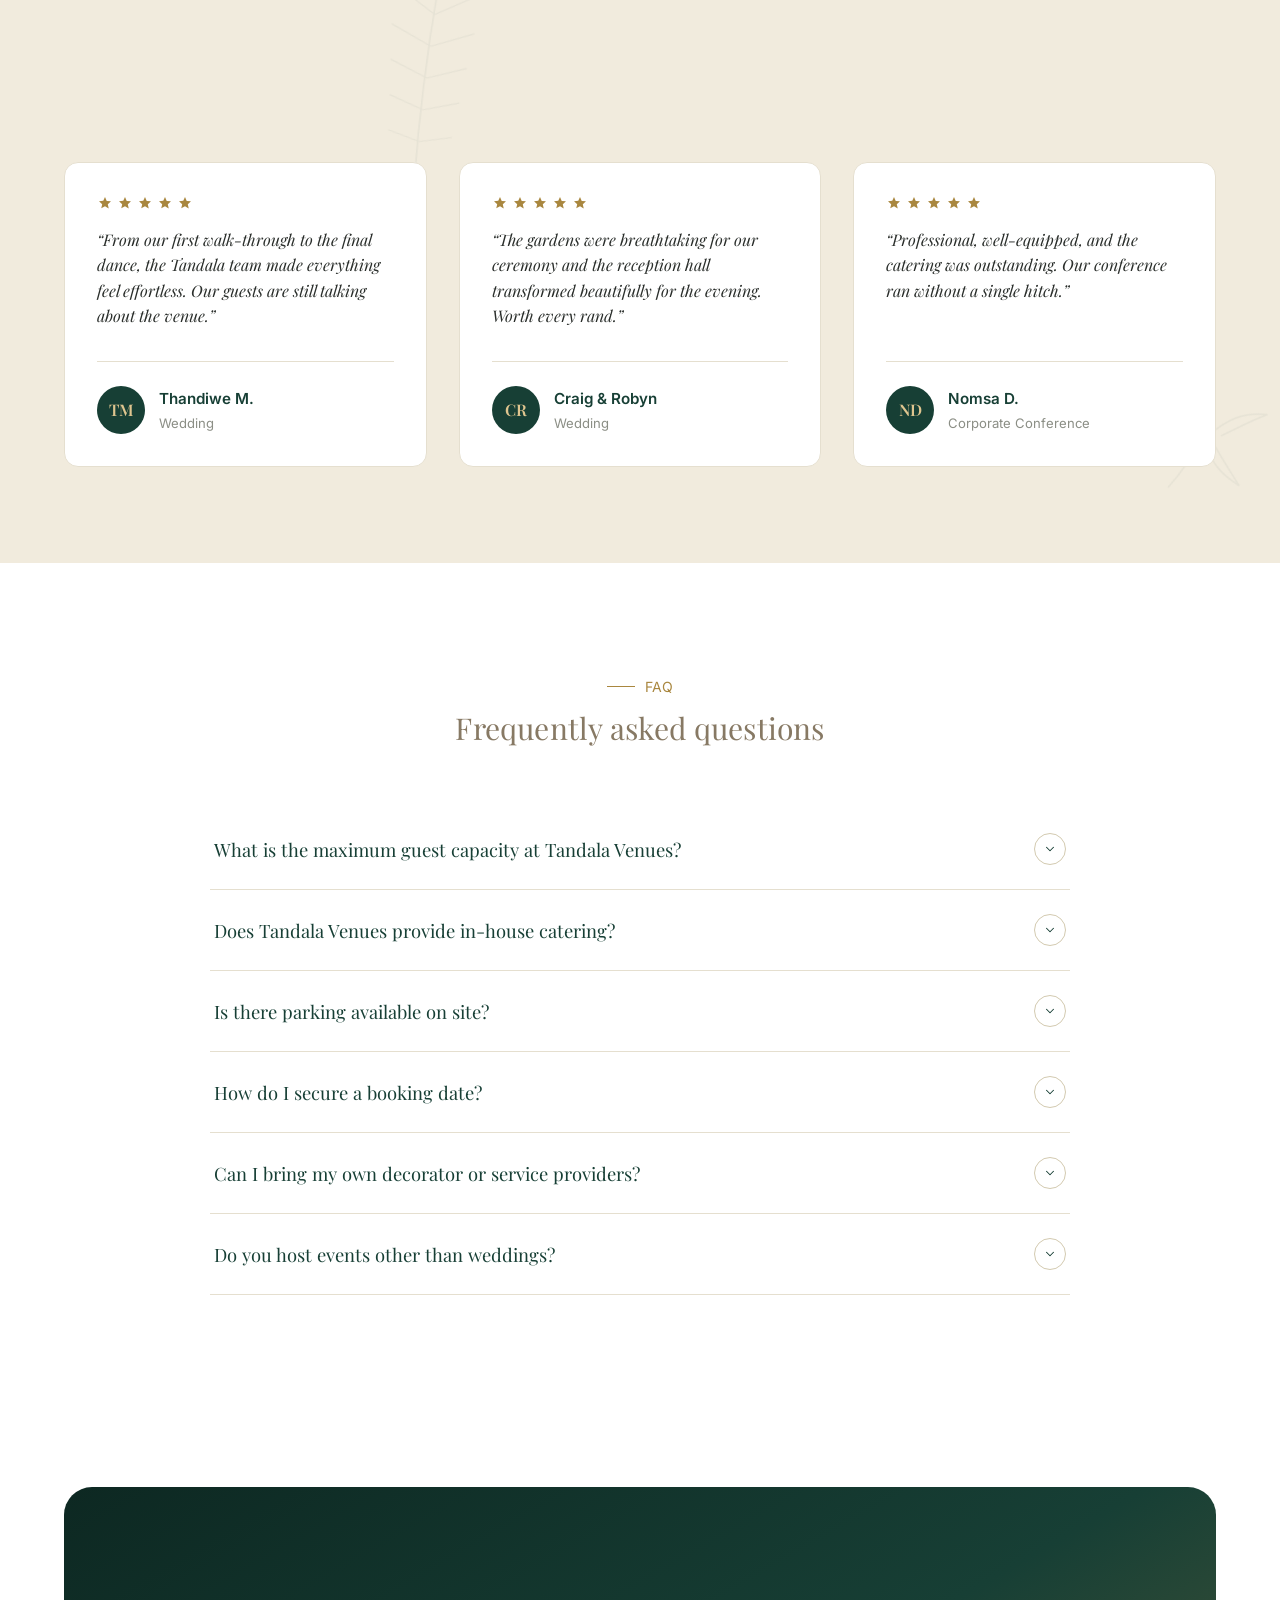
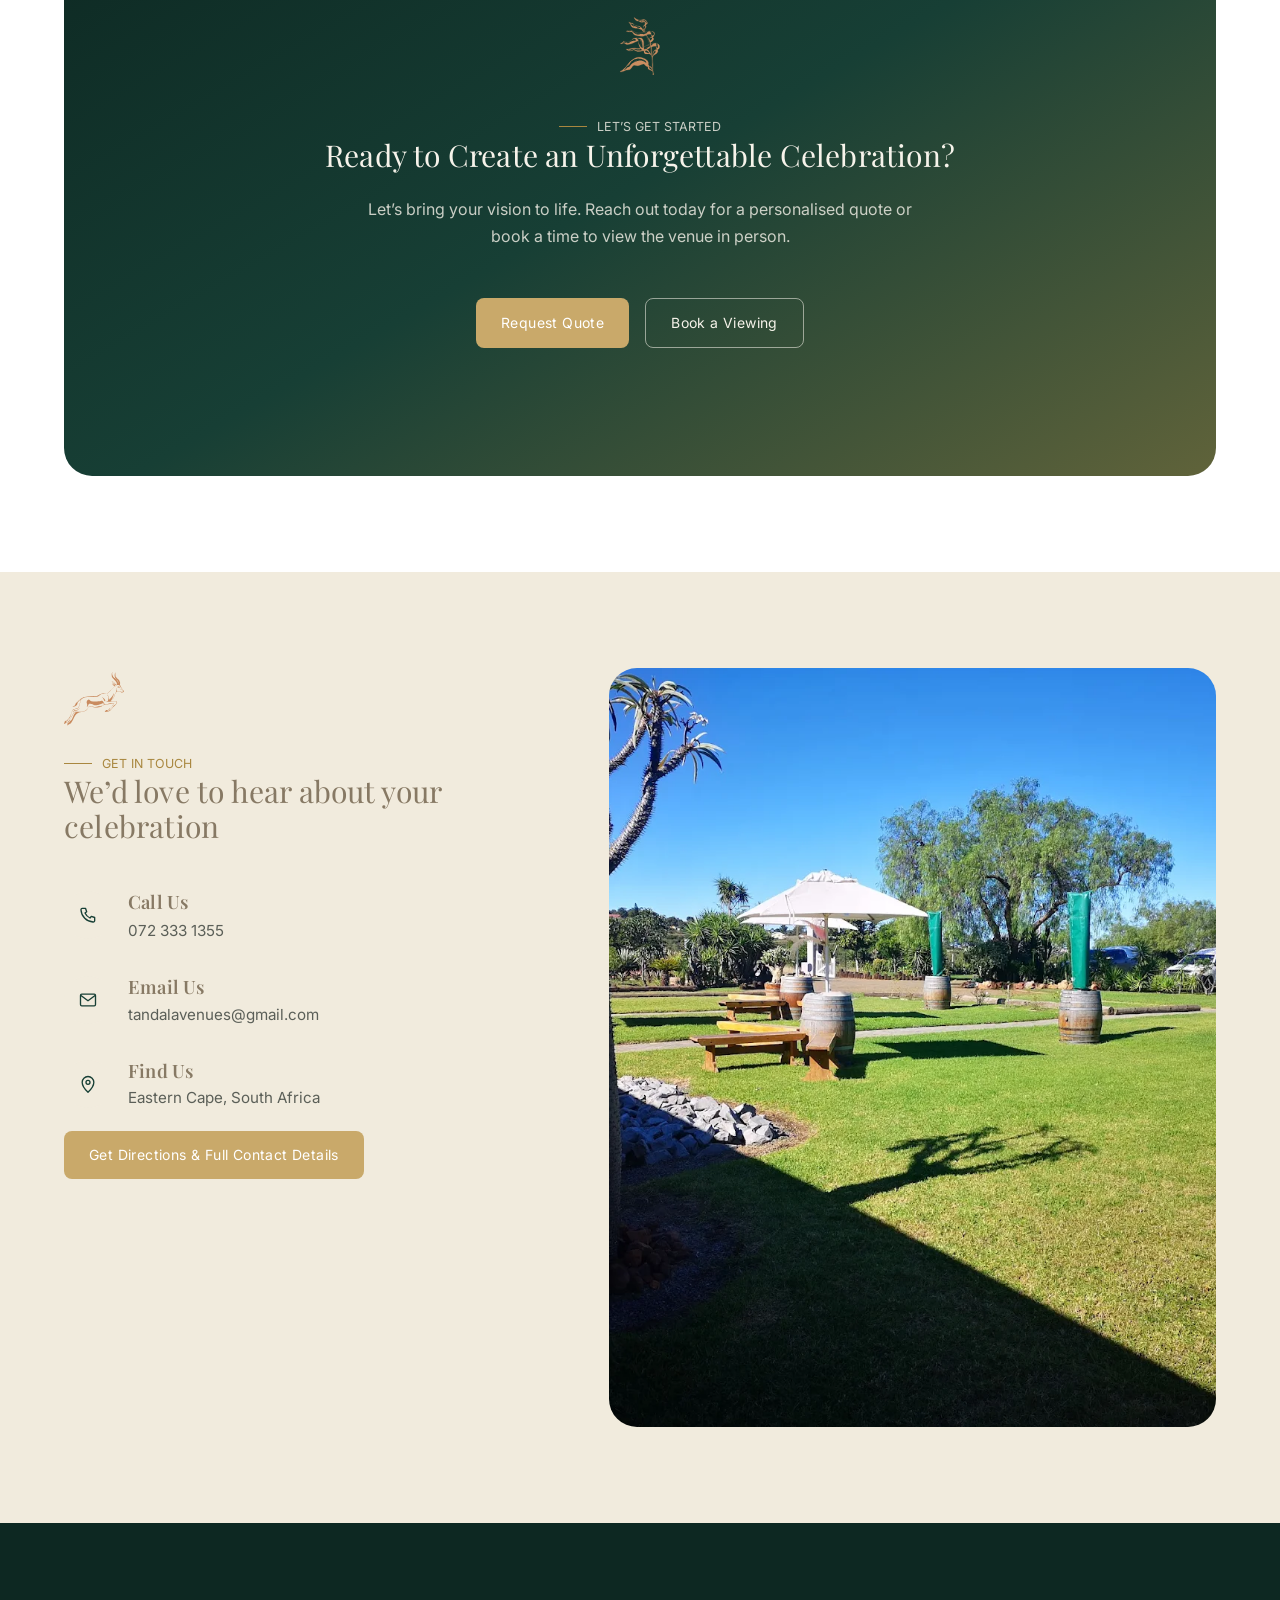
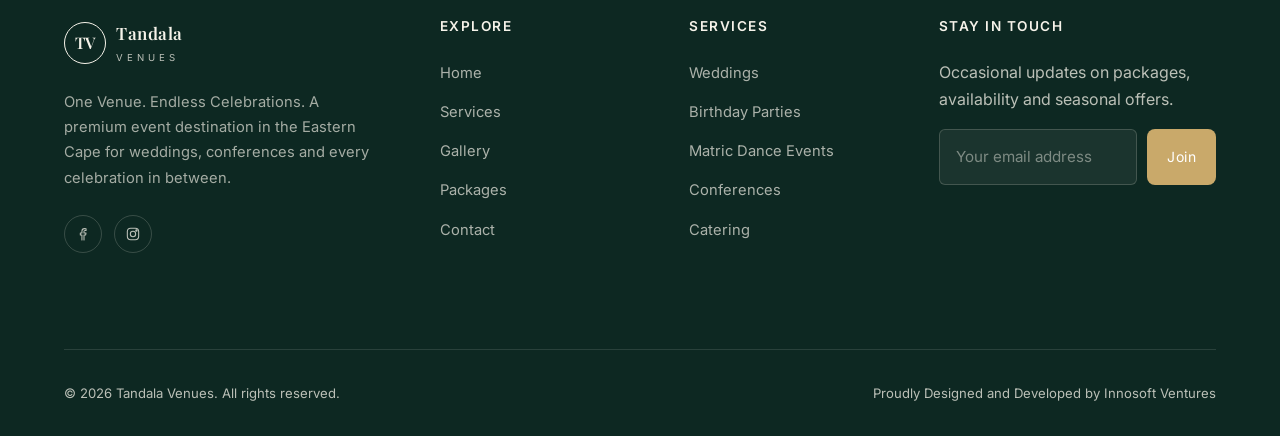
==== commit 435f6844: "fix: update footer text color for consistency across HTML files" ====
--- a/index.html
+++ b/index.html
@@ -622,7 +622,7 @@
       </div>
       <div class="footer-col footer-newsletter">
         <h4>Stay In Touch</h4>
-        <p>Occasional updates on packages, availability and seasonal offers.</p>
+        <p style="color: rgba(246, 243, 234, 0.75);">Occasional updates on packages, availability and seasonal offers.</p>
         <form id="newsletterForm" novalidate>
           <div class="footer-newsletter-row">
             <input type="email" class="form-control" placeholder="Your email address" aria-label="Email address" required>
@@ -633,8 +633,8 @@
       </div>
     </div>
     <div class="footer-bottom">
-      <p>&copy; <span id="year"></span> Tandala Venues. All rights reserved.</p>
-      <p>Proudly Designed and Developed by Innosoft Ventures</p>
+      <p style="color: rgba(246, 243, 234, 0.75);">&copy; <span id="year"></span> Tandala Venues. All rights reserved.</p>
+      <p style="color: rgba(246, 243, 234, 0.75);">Proudly Designed and Developed by Innosoft Ventures</p>
     </div>
   </div>
 </footer>
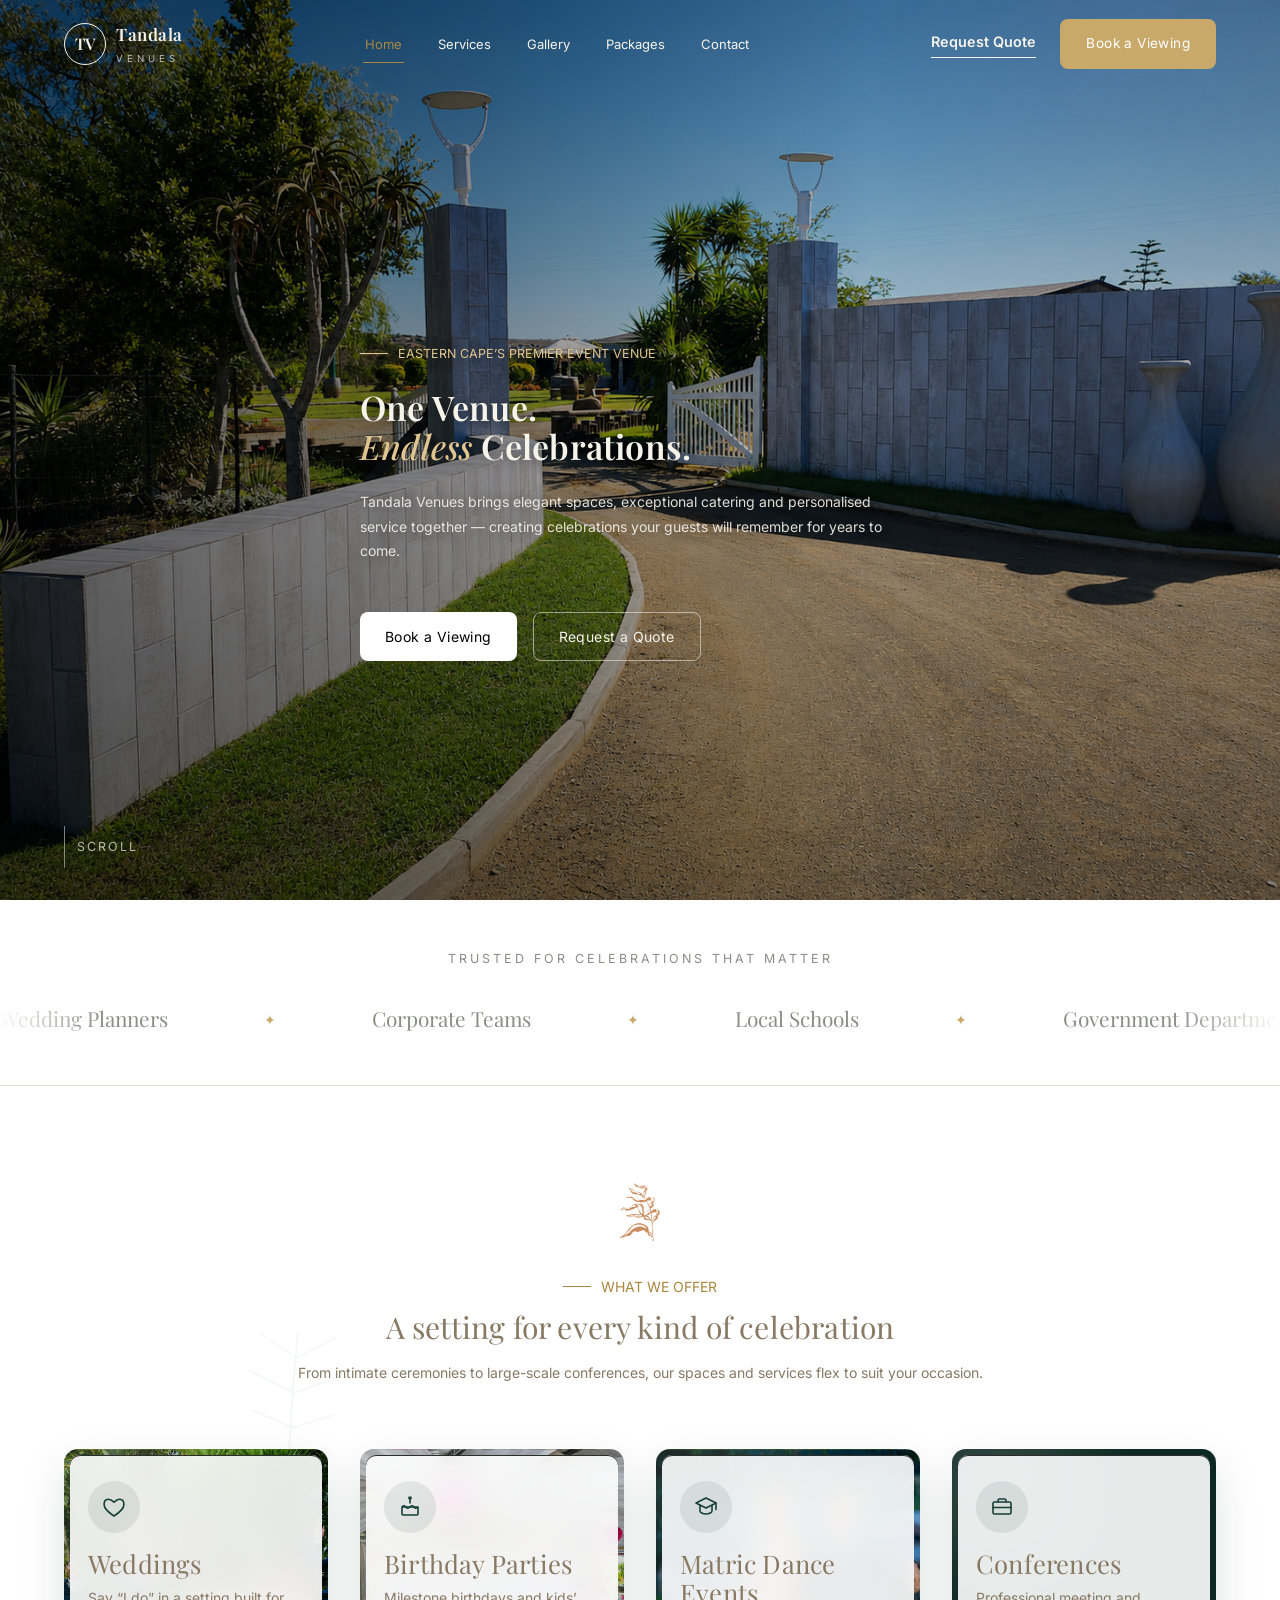
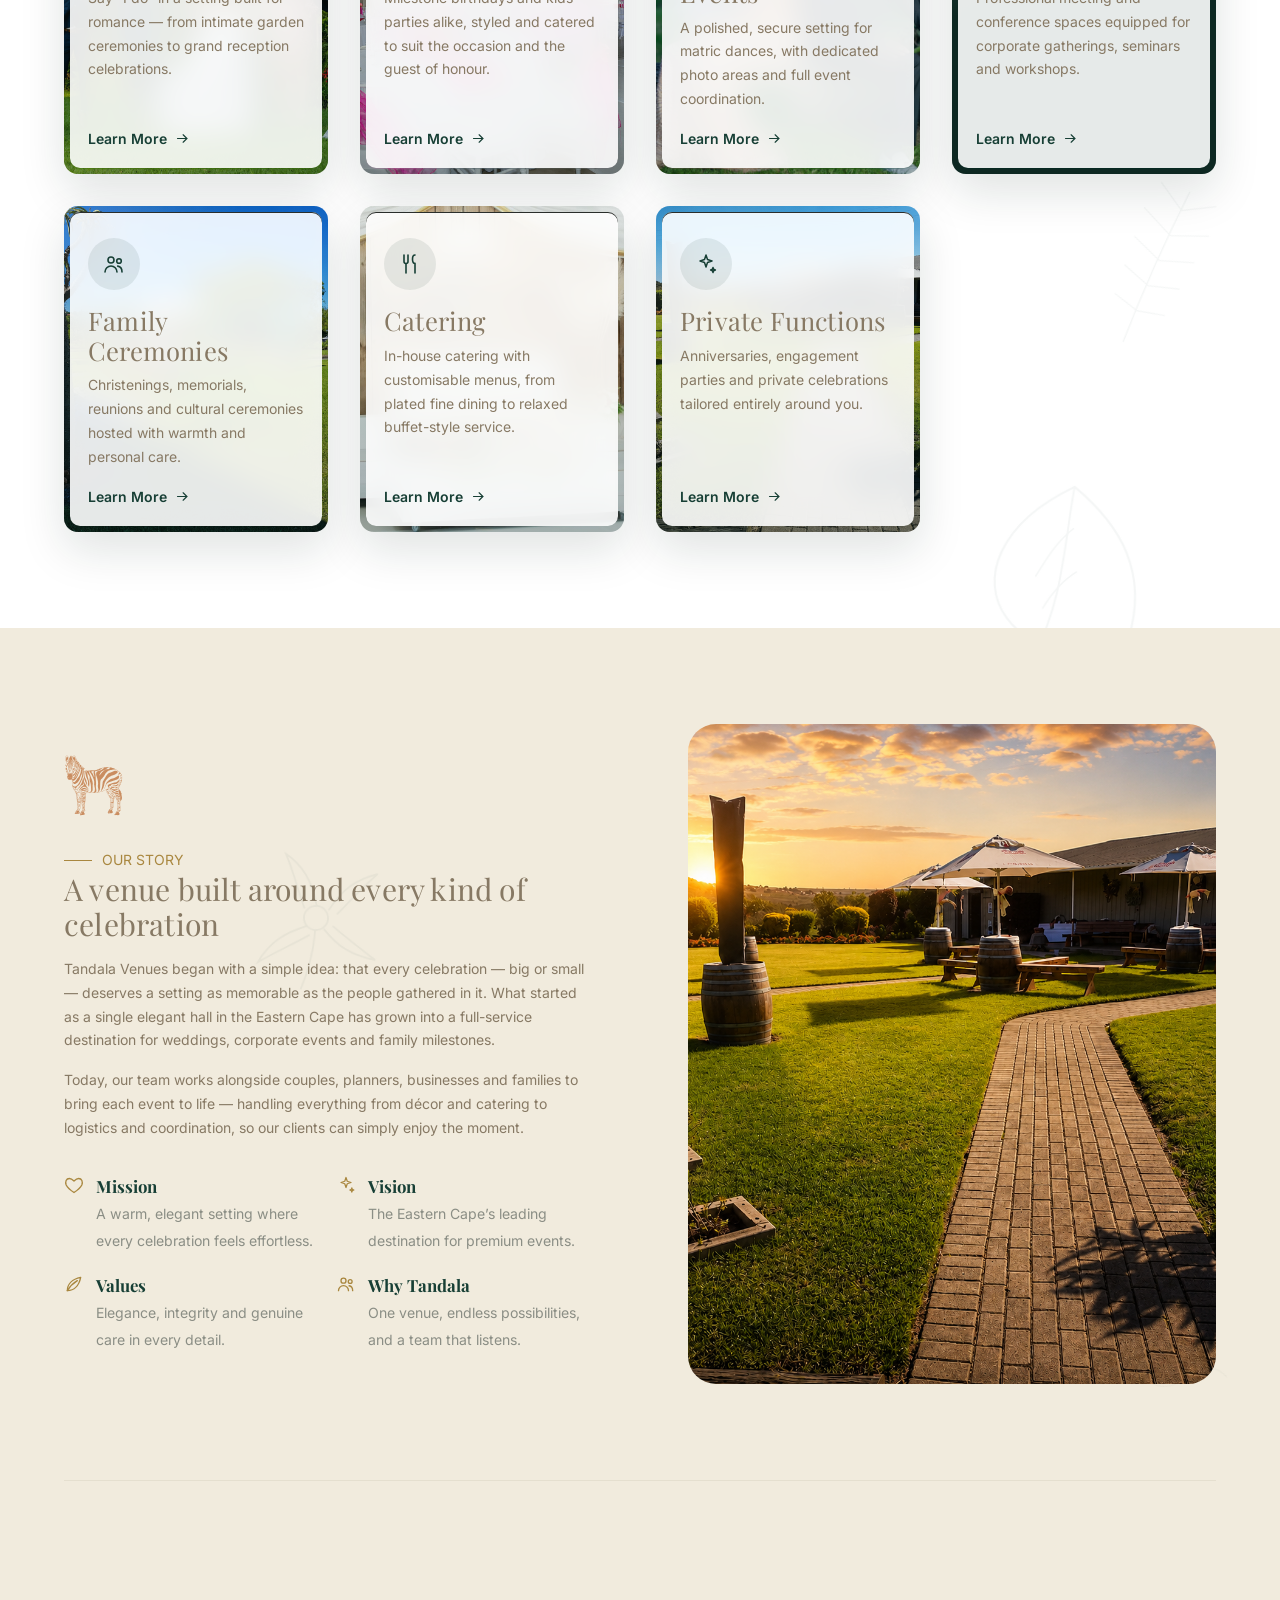
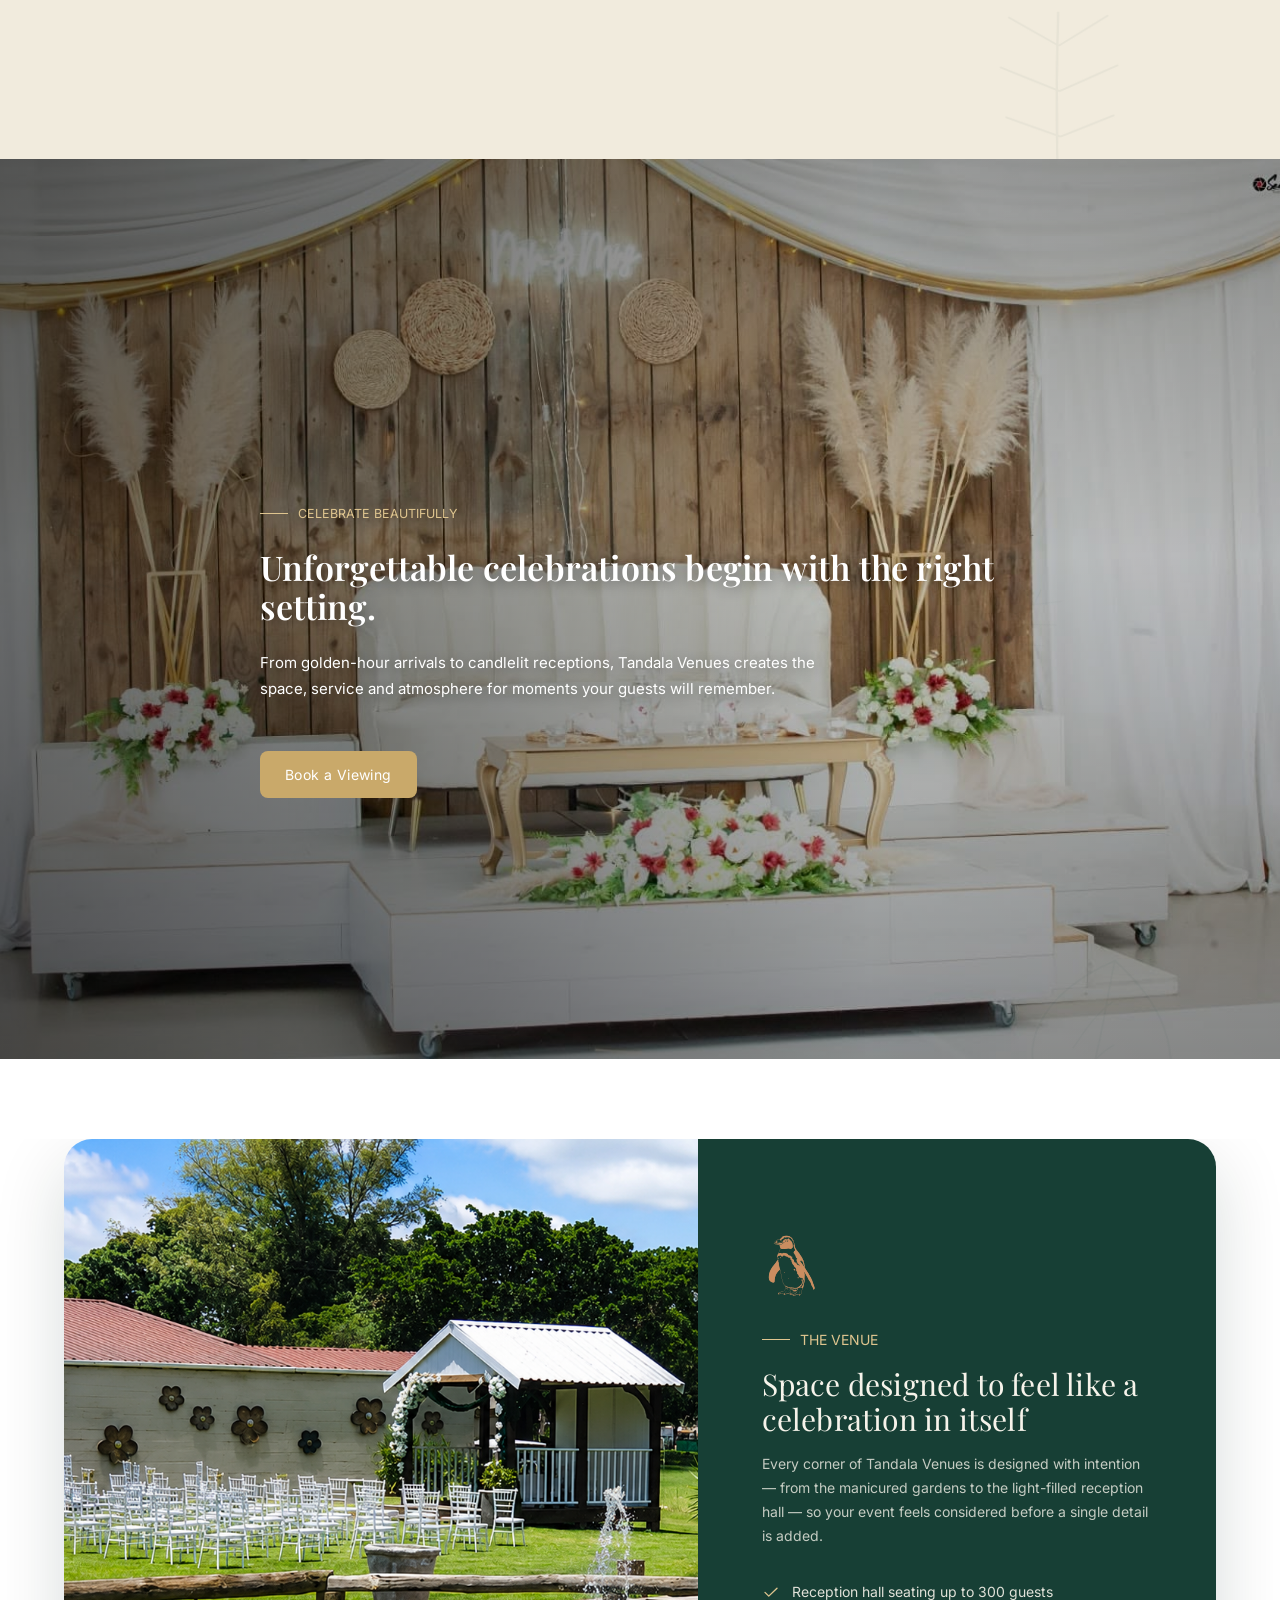
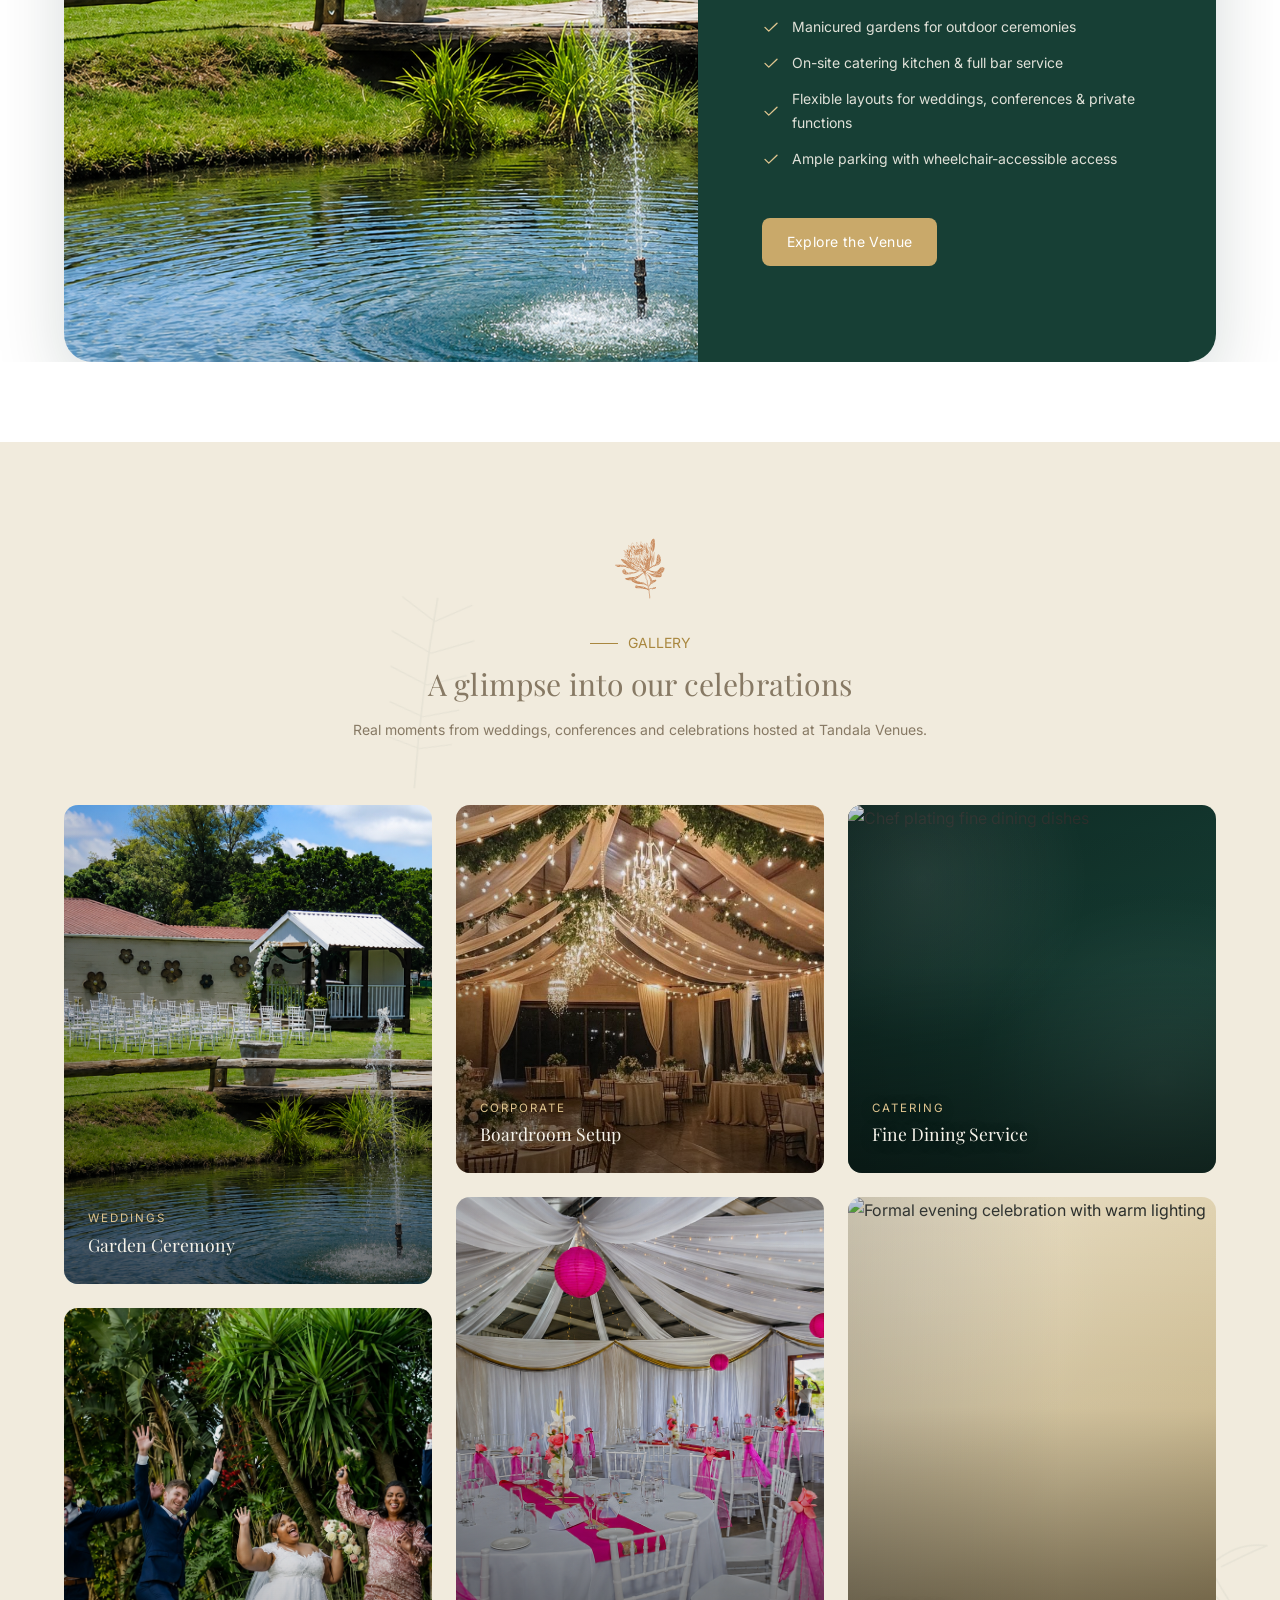
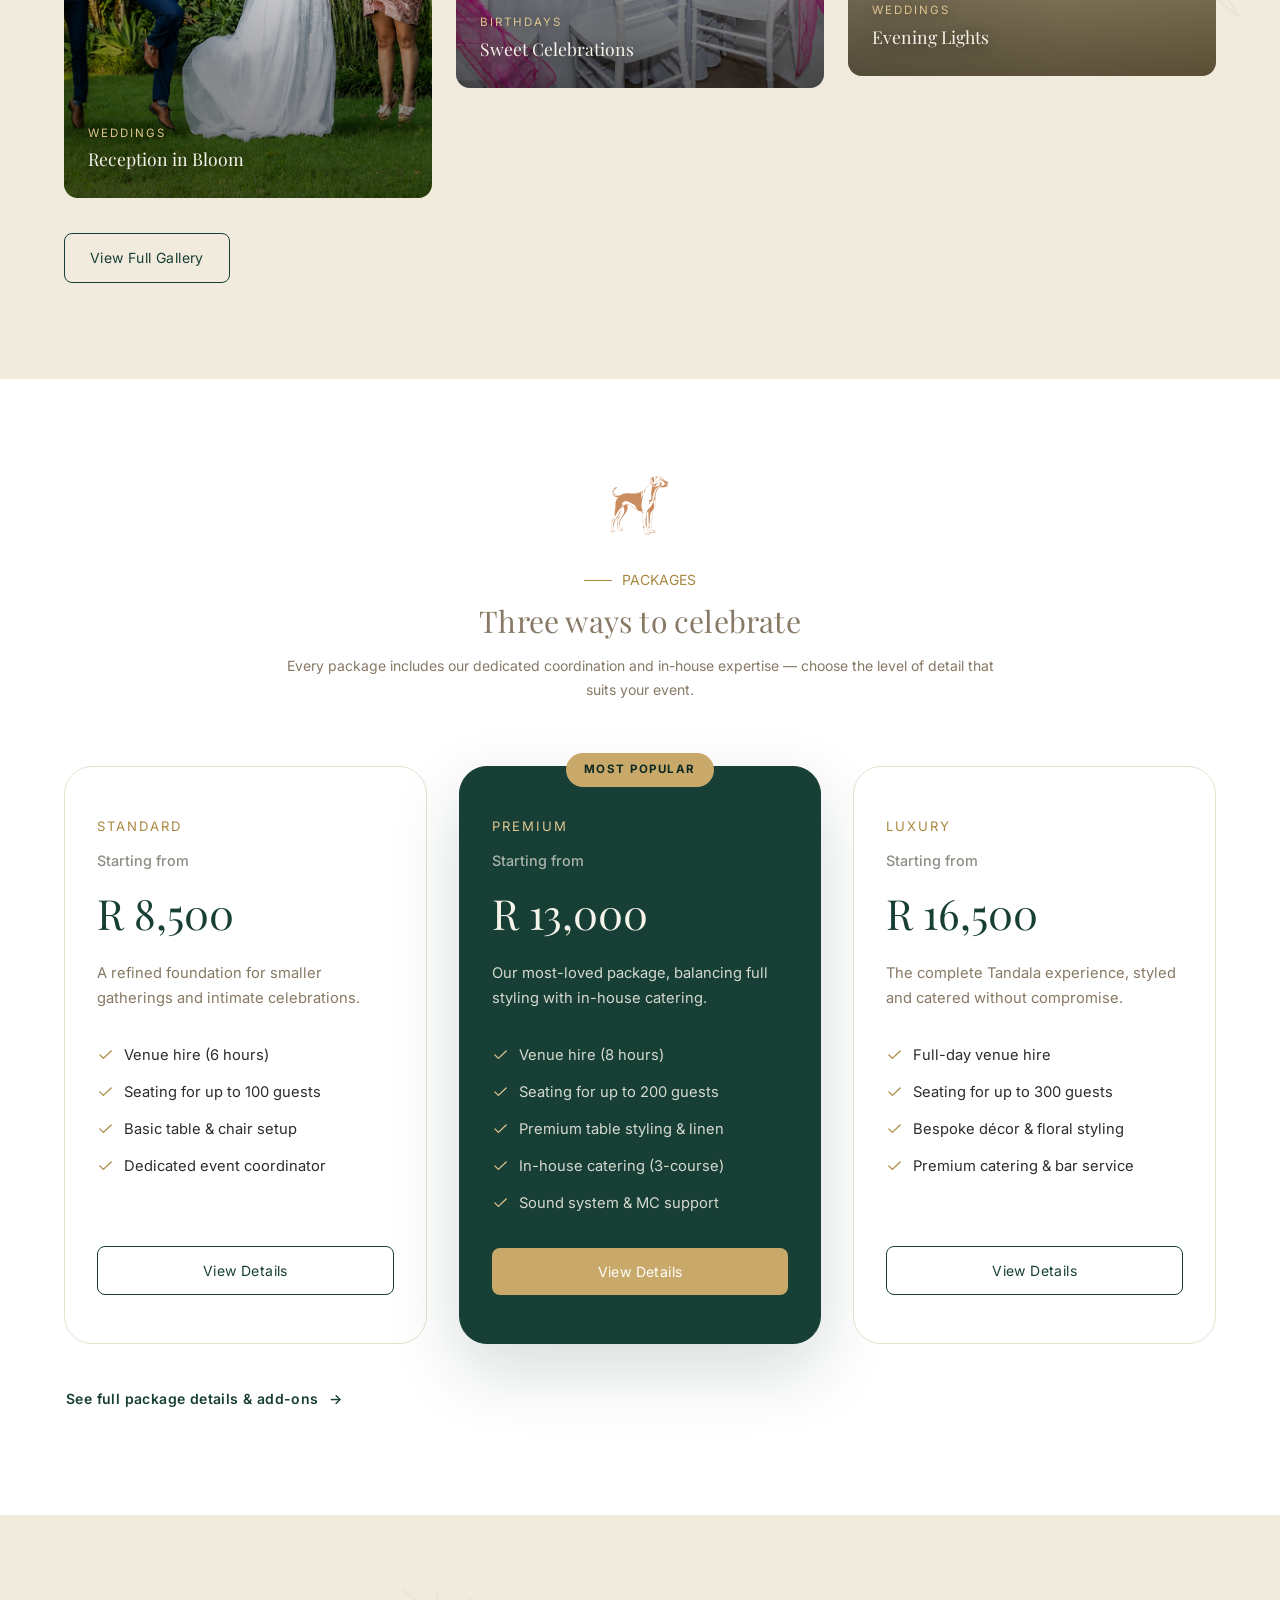
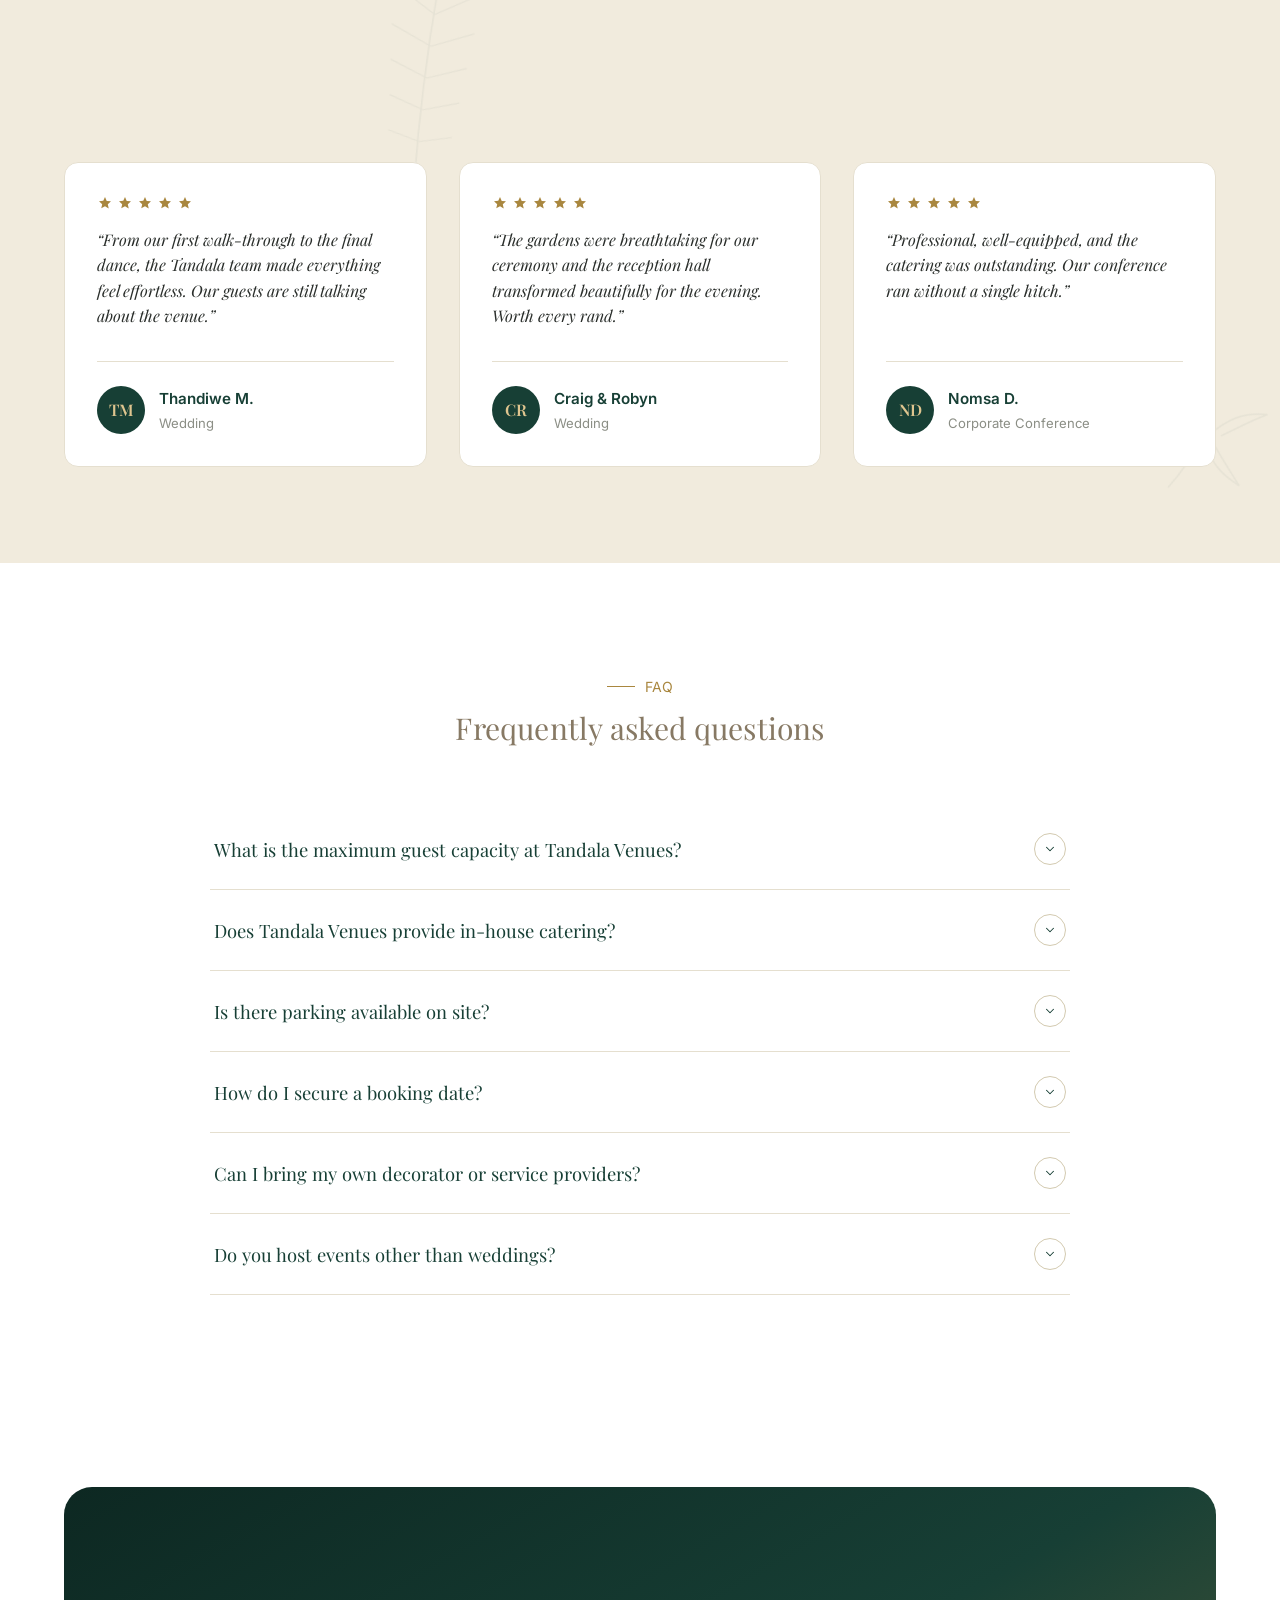
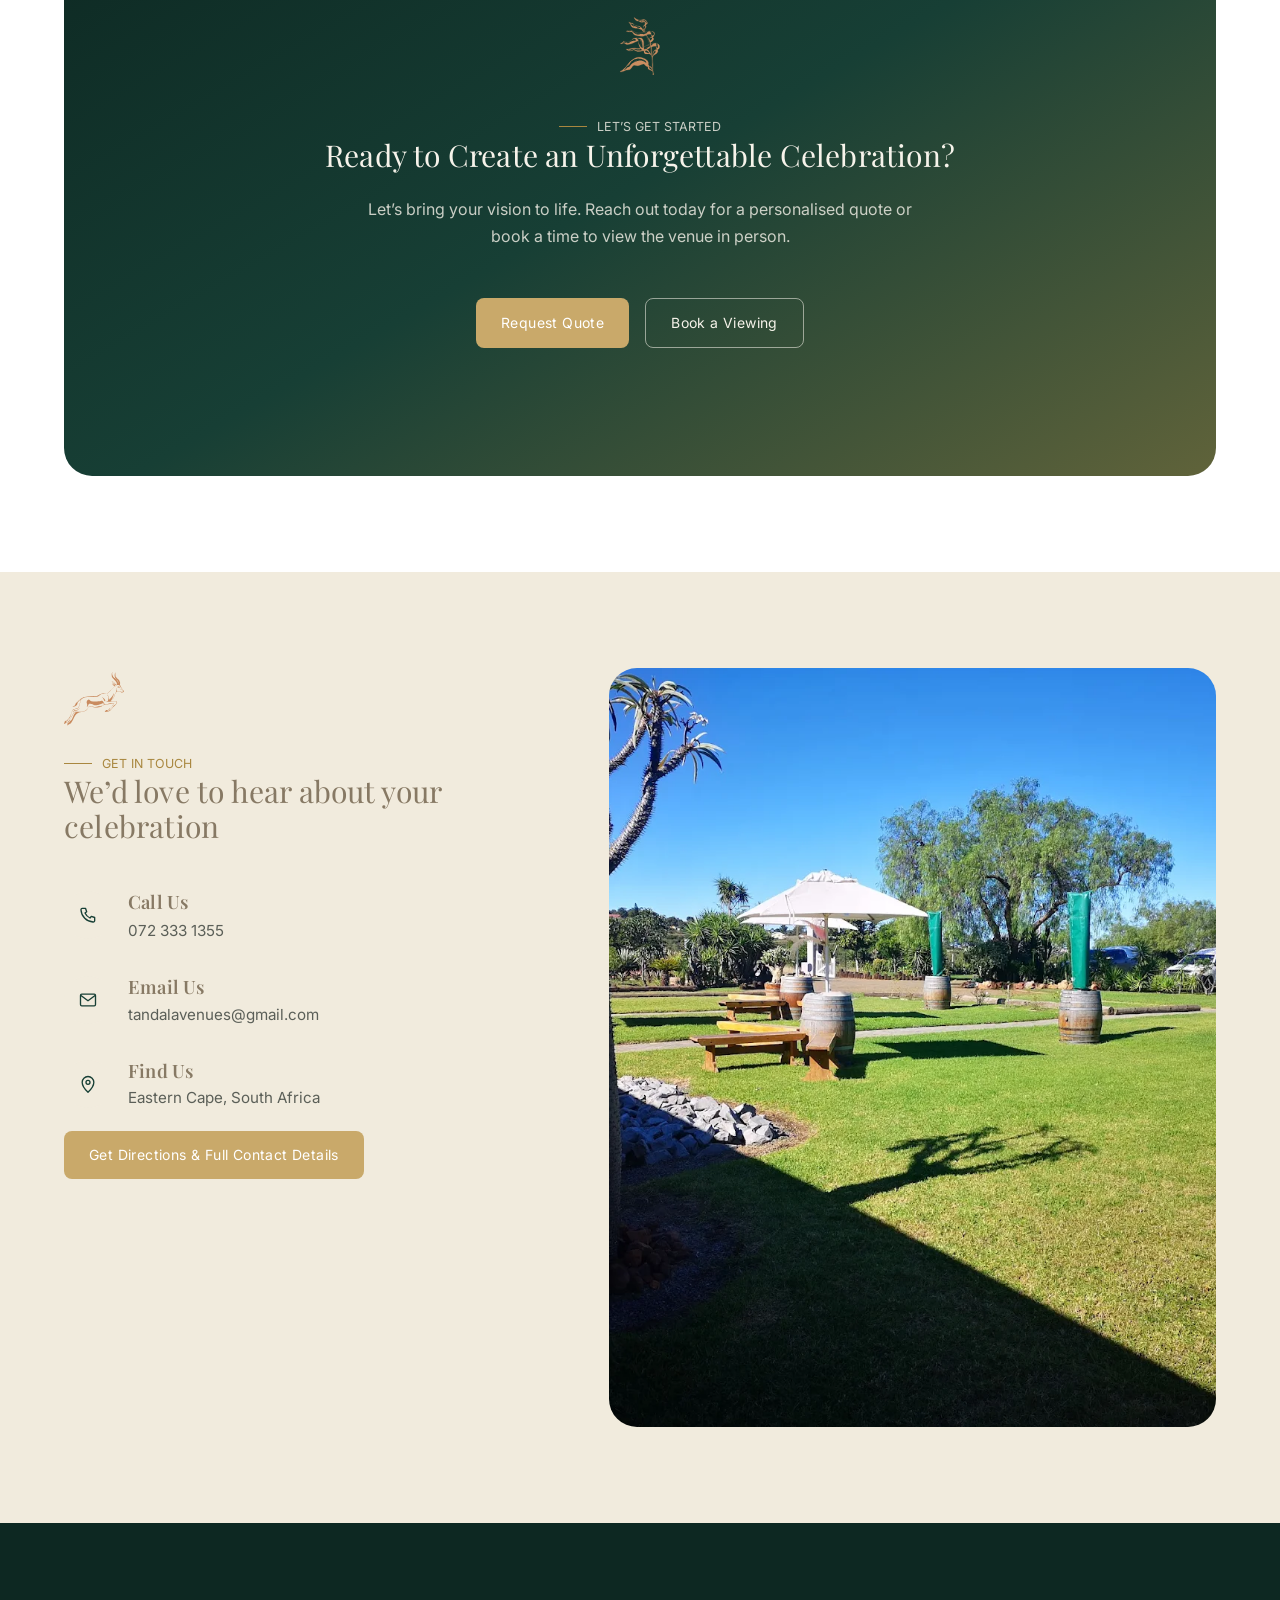
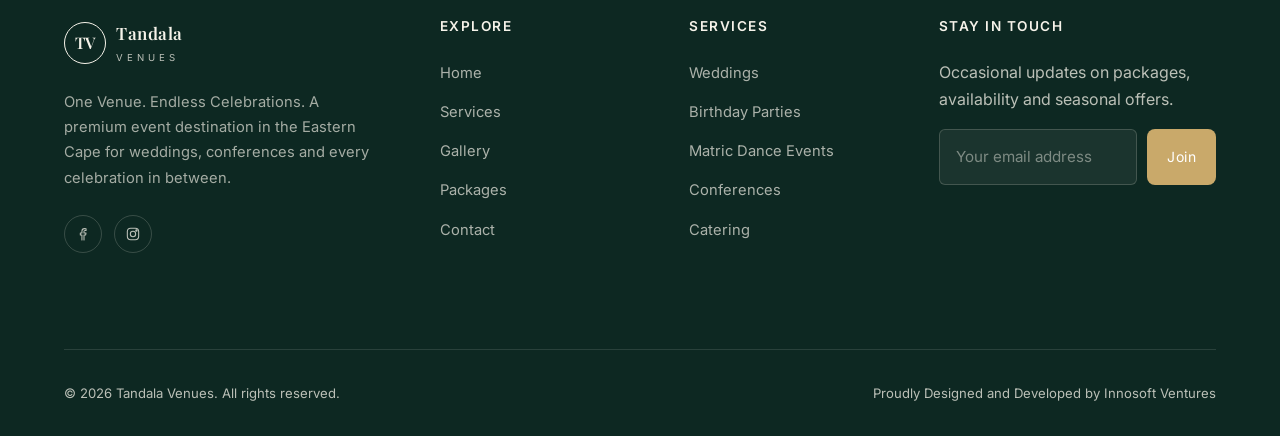
==== commit b1fbde6c: "fix: add Cape Sunset image and update reference in index.html" ====
--- a/index.html
+++ b/index.html
@@ -279,7 +279,7 @@
           </div>
         </div>
         <div class="story-media img-reveal from-right">
-          <img class="art-panel tone-deep" src="./Assets/images/Venue.png" alt="Elegant reception hall prepared for a formal event">
+          <img class="art-panel tone-deep" src="./Assets/images/Cape Sunset.png" alt="Elegant reception hall prepared for a formal event">
         </div>
       </div>
 
